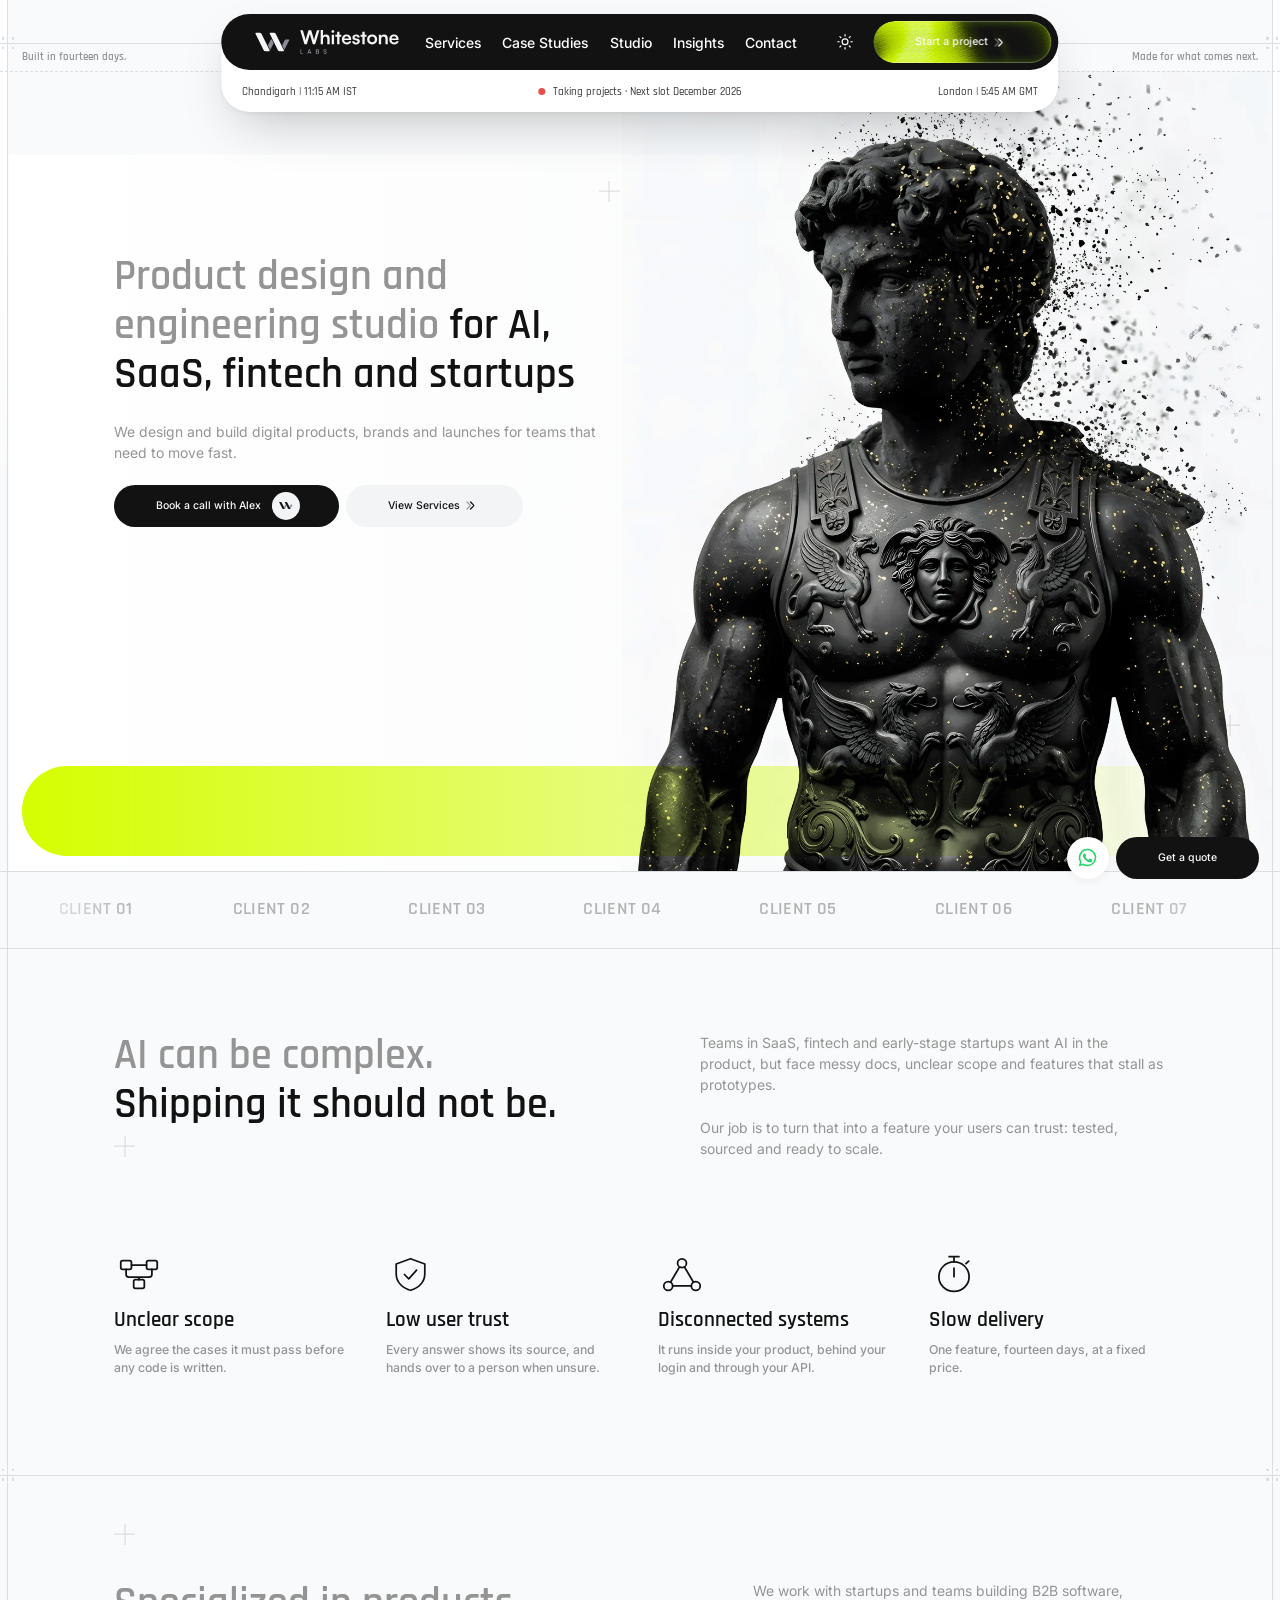
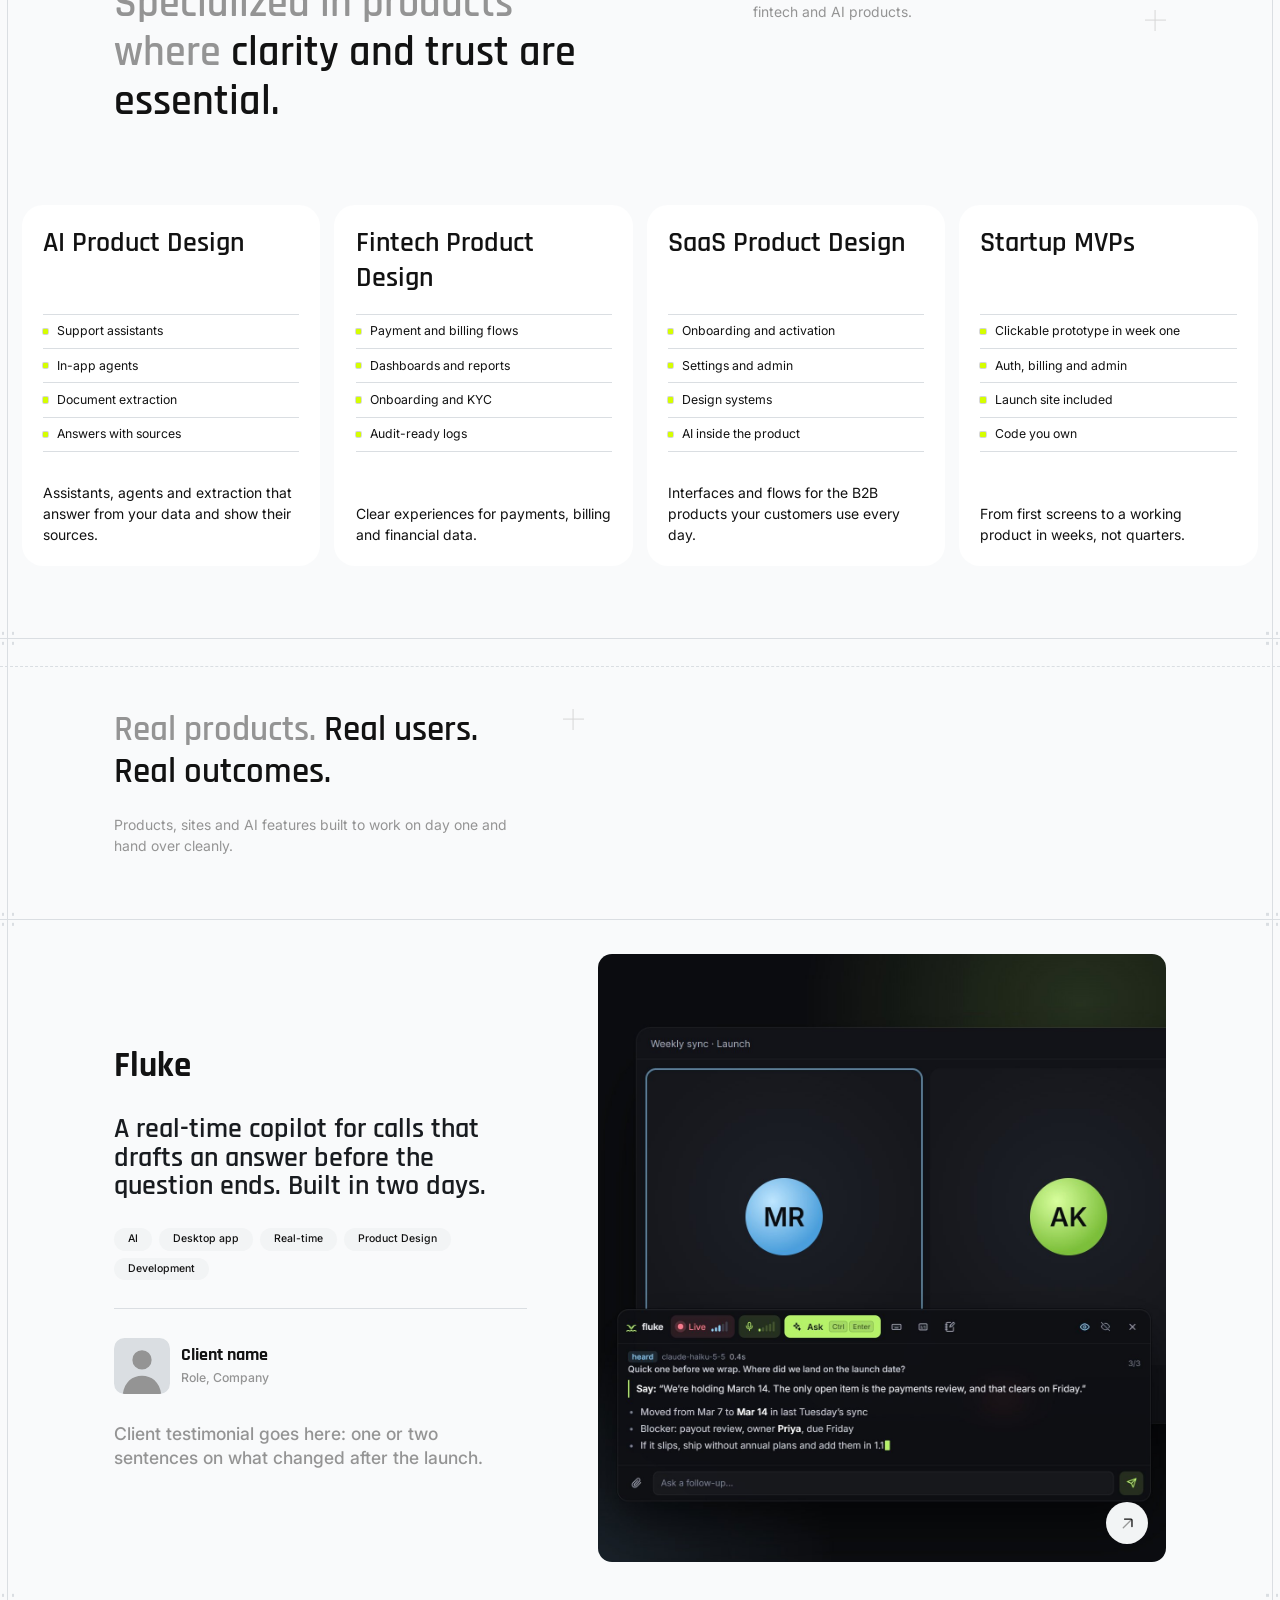
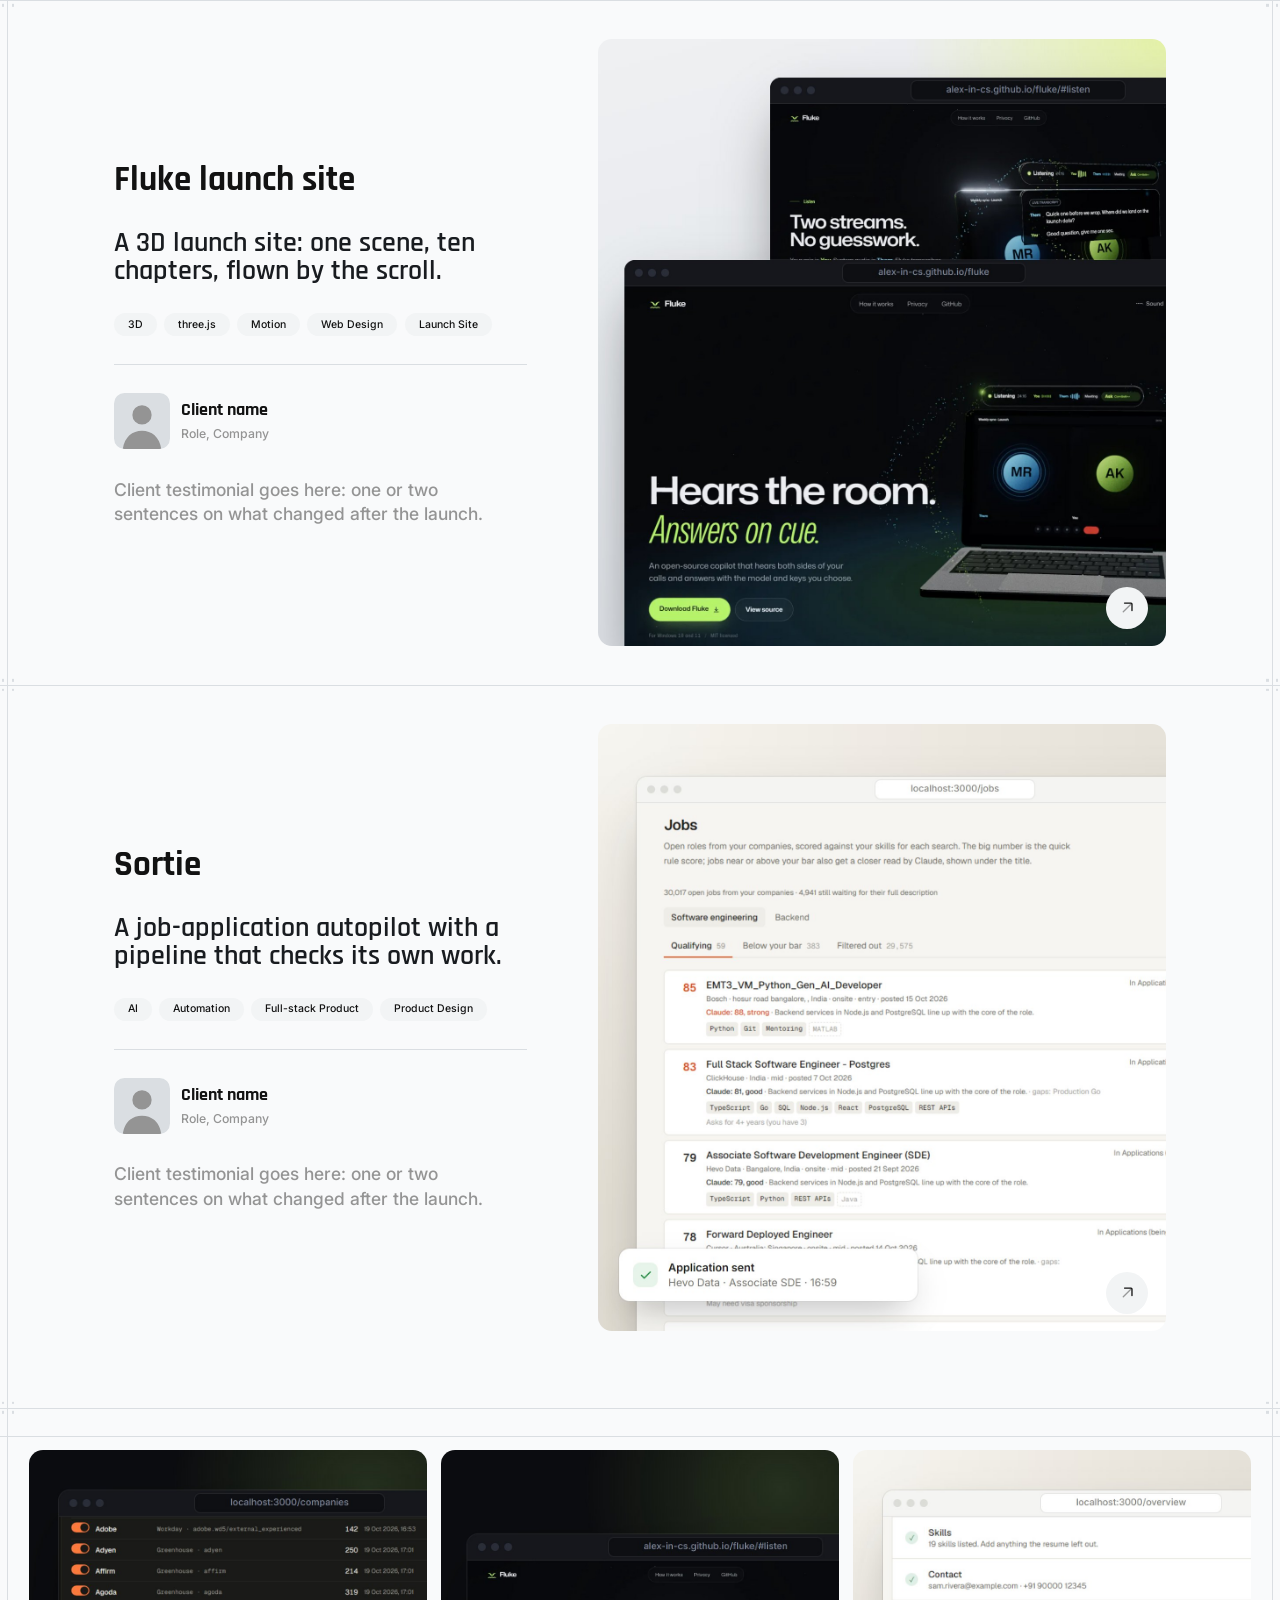
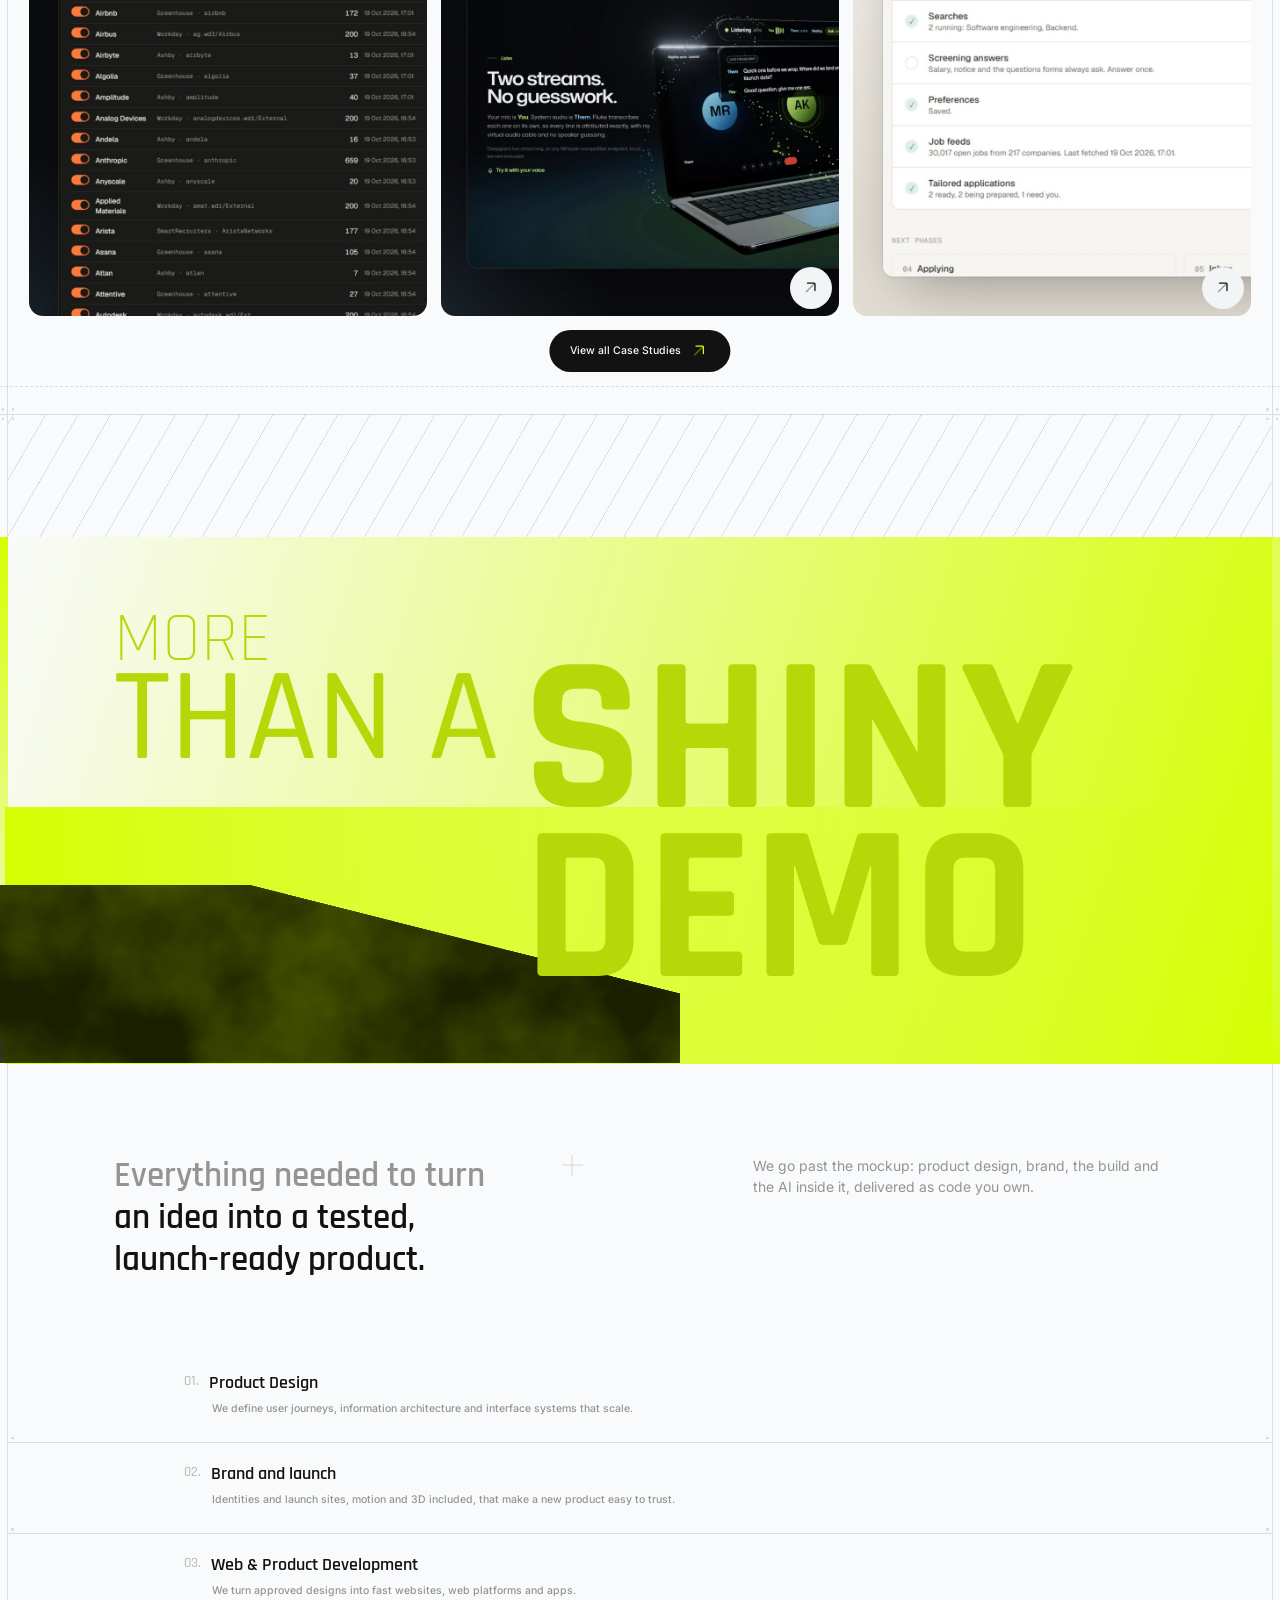
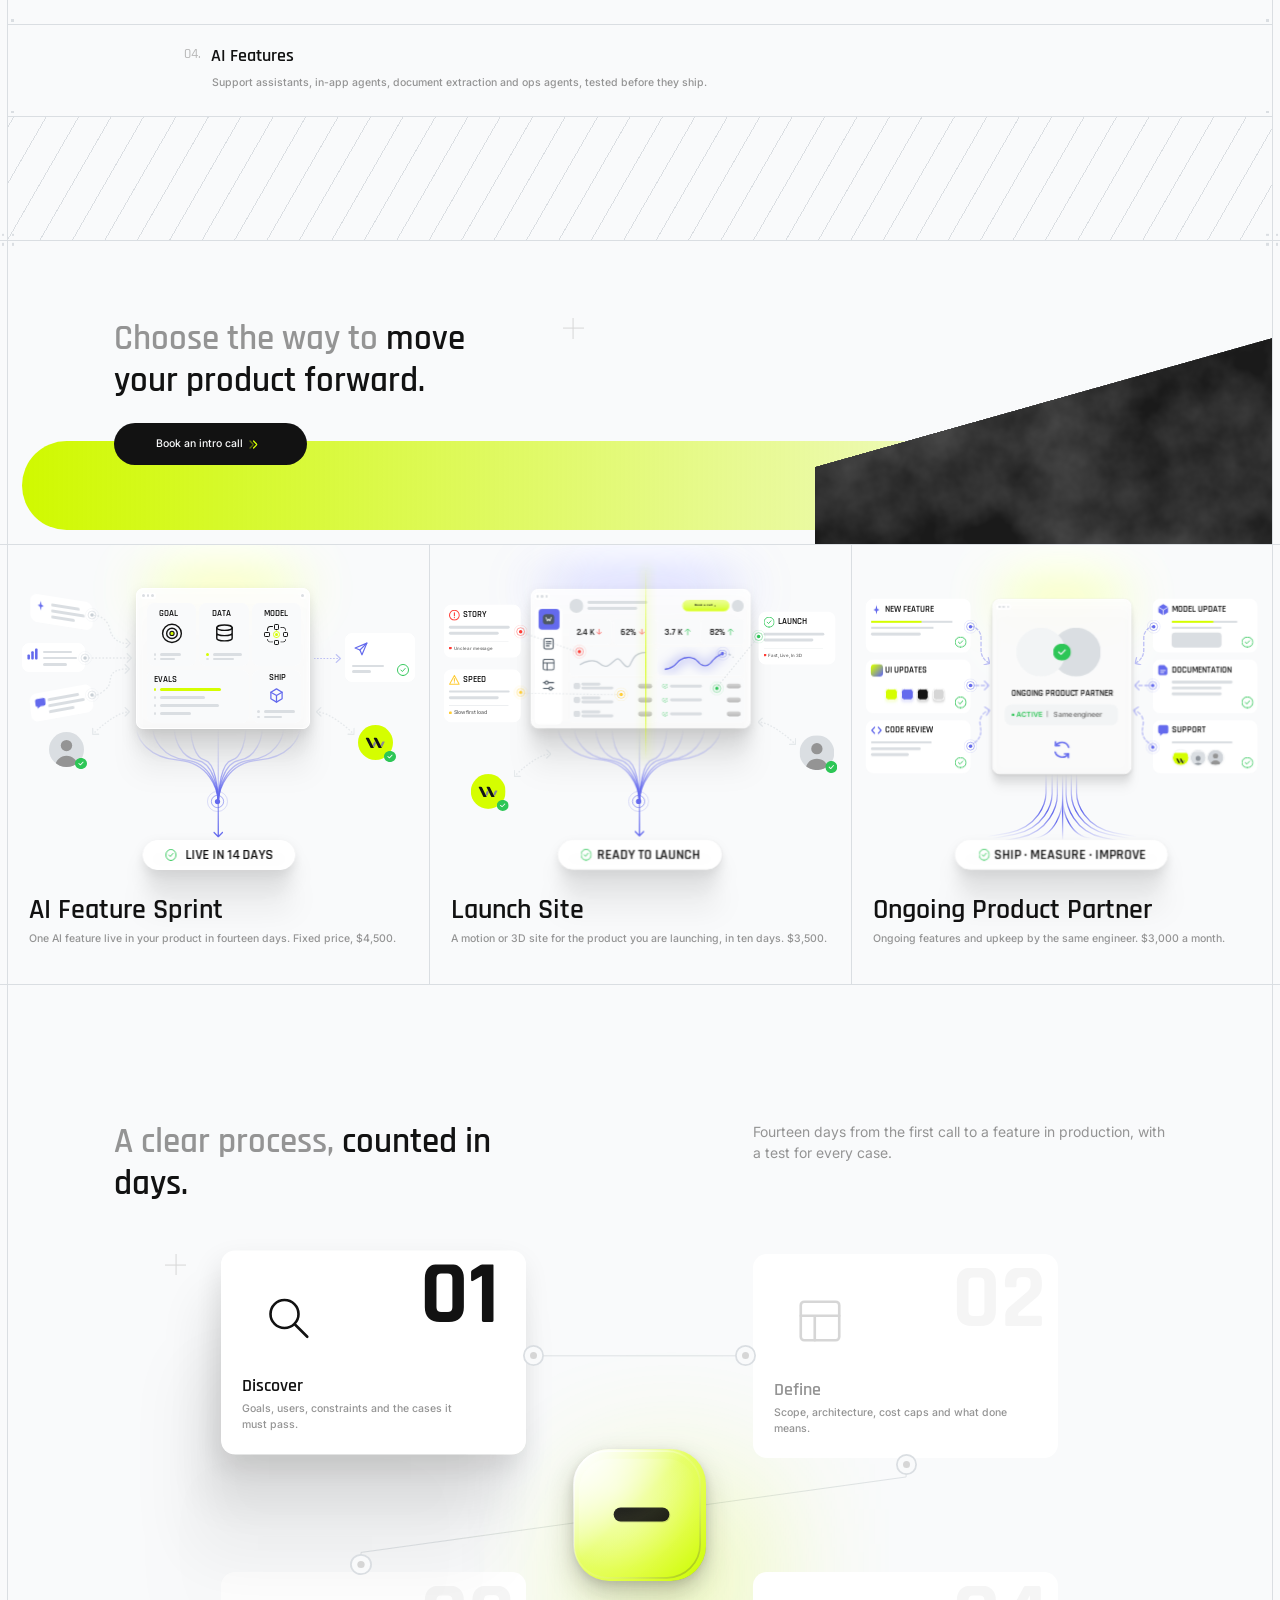
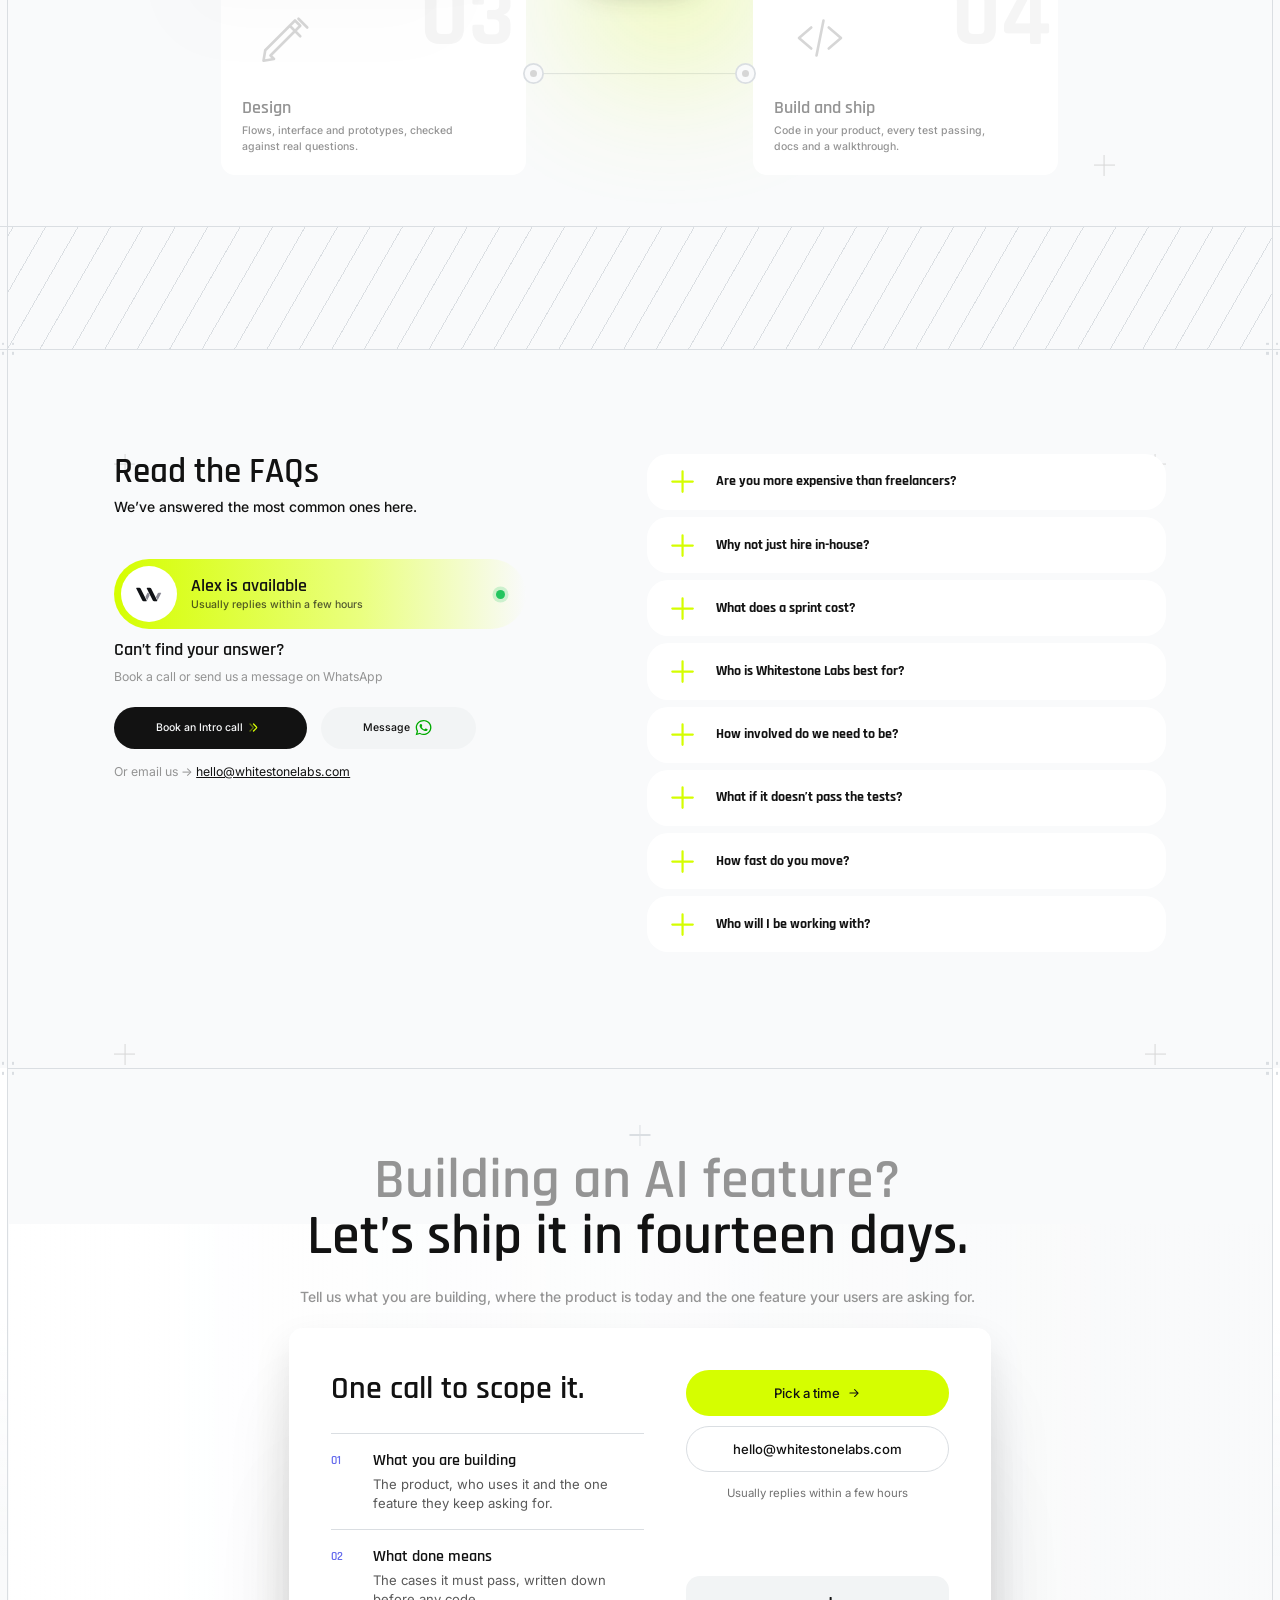
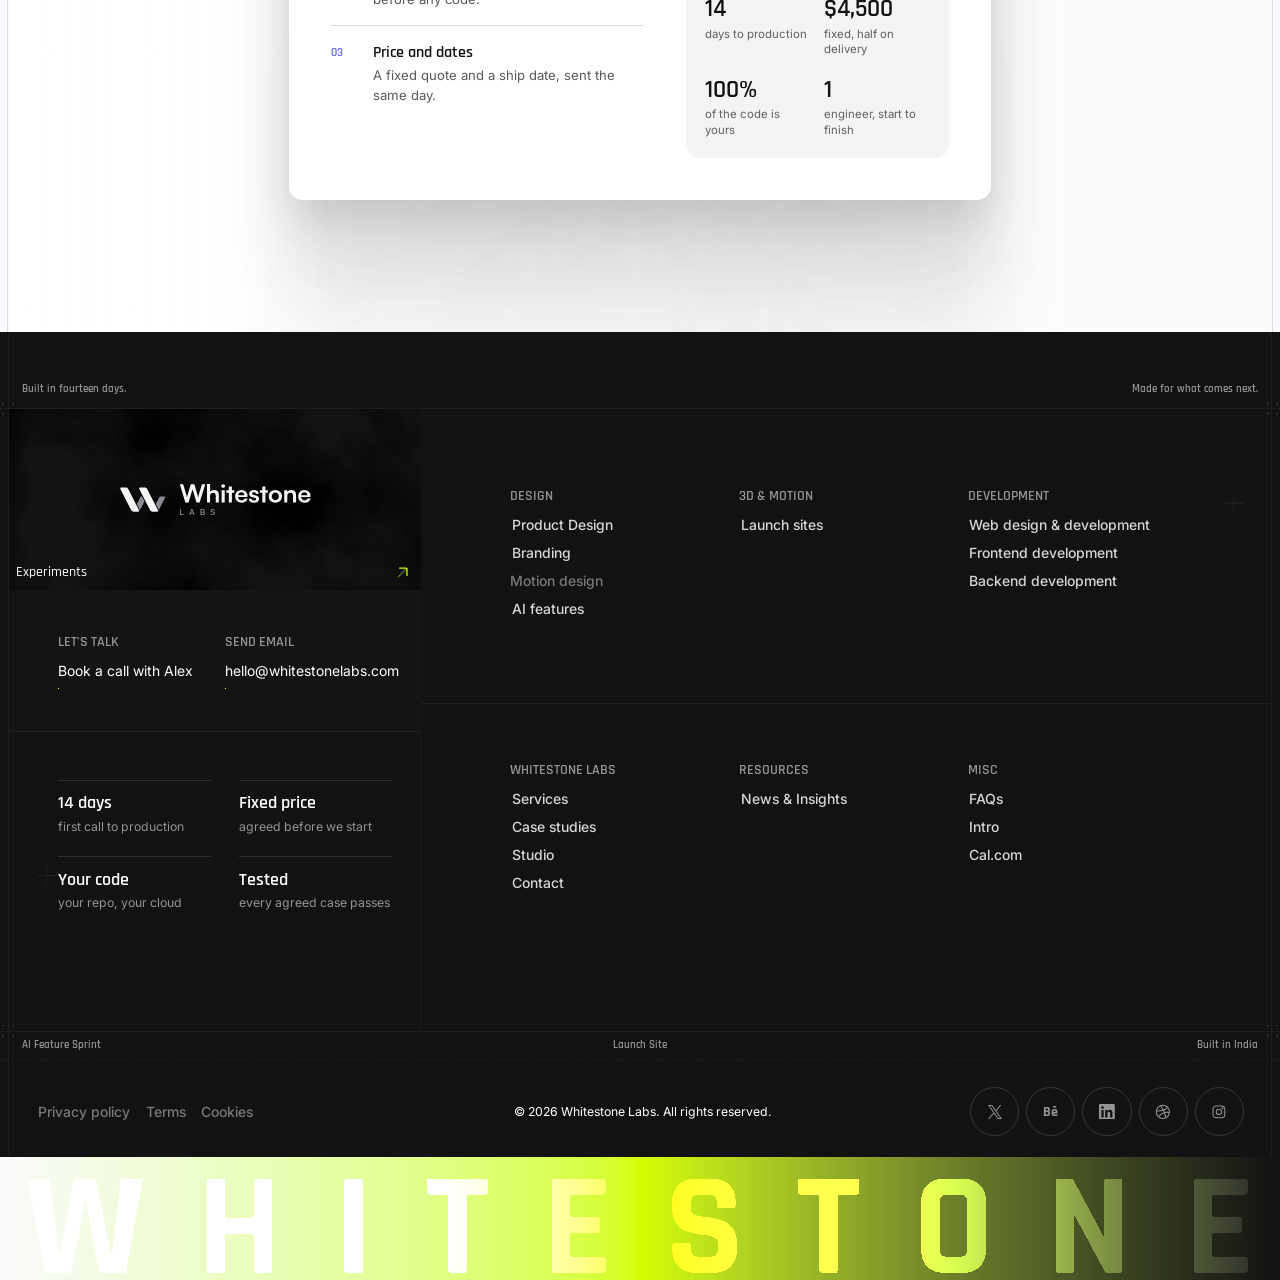
==== index.html @ 2f02f90d "Whitestone Labs studio site" ====
<!doctype html>
<html lang="en" class="jjo8ZG_variable U4jUma_variable antialiased">
<head>
  <meta charset="utf-8">
  <meta name="viewport" content="width=device-width, initial-scale=1">
  <title>Whitestone Labs — Product design and engineering studio</title>
  <meta name="description" content="Whitestone Labs designs, builds and launches digital products for AI, SaaS and fintech teams.">
  <link rel="icon" href="assets/favicon.svg" type="image/svg+xml">
  <link rel="preconnect" href="https://fonts.googleapis.com">
  <link rel="preconnect" href="https://fonts.gstatic.com" crossorigin>
  <link href="https://fonts.googleapis.com/css2?family=Inter:wght@400;500&family=Rajdhani:wght@300;500;600;700&display=swap" rel="stylesheet">
  <link rel="preload" href="assets/hero/bust.glb" as="fetch" crossorigin>
  <link rel="stylesheet" href="aller.css">
  <link rel="stylesheet" href="styles.css">
  <script>document.documentElement.dataset.theme = localStorage.getItem("theme") || "light";</script>
</head>
<body>
<div class="page">
  <header class="nav" id="nav">
    <div class="nav-pill">
      <a class="nav-logo" href="/" aria-label="Whitestone Labs home"><img src="assets/logo-horizontal-white.svg" alt="Whitestone Labs" width="166" height="32"></a>
      <nav aria-label="Main">
        <ul class="nav-links">
          <li><a href="#services">Services</a></li>
          <li><a href="#work">Case Studies</a></li>
          <li><a href="#studio">Studio</a></li>
          <li><a href="#insights">Insights</a></li>
          <li><a href="#contact">Contact</a></li>
        </ul>
      </nav>
      <button class="theme-btn" id="theme-btn" type="button" aria-label="Switch to dark mode">
        <svg class="sun" viewBox="0 0 24 24" fill="none" stroke="currentColor" stroke-width="1.6" stroke-linecap="round" aria-hidden="true"><circle cx="12" cy="12" r="4"/><path d="M12 2v2M12 20v2M4.9 4.9l1.4 1.4M17.7 17.7l1.4 1.4M2 12h2M20 12h2M4.9 19.1l1.4-1.4M17.7 6.3l1.4-1.4"/></svg>
        <svg class="moon" viewBox="0 0 24 24" fill="none" stroke="currentColor" stroke-width="1.6" stroke-linecap="round" stroke-linejoin="round" aria-hidden="true"><path d="M20 14.5A8 8 0 0 1 9.5 4a8 8 0 1 0 10.5 10.5Z"/></svg>
      </button>
      <a class="btn btn-lime" href="#contact" style="--btn-gap:0px;--btn-px:48px"><span class="glow" aria-hidden="true"></span><span>Start a project</span><svg aria-hidden="true" width="24" height="24" viewBox="0 0 24 24" fill="none"><g transform="translate(7.25 7.25)" stroke="currentColor" stroke-width="1.5" stroke-linecap="round" stroke-linejoin="round"><path d="M4.75 .75 8.04 4.04a1 1 0 0 1 0 1.42L4.75 8.75"/><path opacity=".4" d="M.75 .75 4.04 4.04a1 1 0 0 1 0 1.42L.75 8.75"/></g></svg></a>
    </div>
    <div class="nav-tray">
      <p><span data-clock="Asia/Kolkata">Chandigarh</span></p>
      <p class="status"><span class="dot" aria-hidden="true"></span>Taking projects · Next slot December 2026</p>
      <p><span data-clock="Europe/London">London</span></p>
    </div>
  </header>

  <main>
    <span class="frame-x" aria-hidden="true"></span>

    <section class="hero" aria-labelledby="hero-title">
      <div aria-hidden="true">
        <div class="fade-side l"></div>
        <div class="fade-side r"></div>
        <span class="rule" style="top:49px"></span>
        <span class="studs" style="top:49px;left:-7px"><i></i><i></i><i></i><i></i></span>
        <span class="studs" style="top:49px;right:-7px"><i></i><i></i><i></i><i></i></span>
        <span class="rule dashed" style="top:81px"></span>
        <div class="edge"><p>Built in fourteen days.</p><p>Made for what comes next.</p></div>
        <div class="fade-left"></div>
        <div class="orn" style="top:111px;left:-72px">
          <span class="q"><i></i><i></i><i></i><i></i></span><span class="hatch"></span><span class="q"><i></i><i></i><i></i><i></i></span>
          <span class="bars"><i style="height:44px"></i><i style="height:66px"></i><i style="height:61.3px"></i><i style="height:62.9px"></i></span>
          <span class="v">2026</span>
          <span class="duo"><i style="width:4px"></i><i style="width:8px"></i></span>
          <span class="v">WHITESTONE LABS</span>
          <span class="v sm">DESIGN /<br>BUILD</span>
          <span class="q"><i></i><i></i><i></i><i></i></span><span class="hatch"></span><span class="q"><i></i><i></i><i></i><i></i></span>
        </div>
        <div class="orn" style="top:265px;left:1504px">
          <span class="q"><i></i><i></i><i></i><i></i></span><span class="hatch"></span><span class="q"><i></i><i></i><i></i><i></i></span>
          <span class="v sm">PRODUCT<br>STUDIO</span>
          <span class="v">2026</span>
          <span class="bars"><i style="height:44px"></i><i style="height:66px"></i><i style="height:61.3px"></i><i style="height:62.9px"></i></span>
          <span class="q"><i></i><i></i><i></i><i></i></span><span class="hatch"></span><span class="q"><i></i><i></i><i></i><i></i></span>
        </div>
        <span class="cross" style="top:206px;left:673px"></span>
        <span class="cross" style="top:814px;left:1380px"></span>
      </div>

      <div class="hero-copy">
        <div class="stack">
          <div class="words">
            <h1 id="hero-title" class="h-two" data-reveal="lines">Product design and engineering studio <span class="k">for AI, SaaS, fintech and startups</span></h1>
            <p data-reveal="up">We design and build digital products, brands and launches for teams that need to move fast.</p>
          </div>
        </div>
        <div class="hero-actions" data-reveal="up" style="--reveal-delay:.35s">
          <a class="btn btn-dark" href="#contact" style="--btn-gap:16px;--btn-px:48px"><span>Book a call with Alex</span><span class="avatar" aria-hidden="true"><span><img src="assets/mark-black.svg" alt=""></span></span></a>
          <a class="btn btn-light" href="#services" style="--btn-gap:0px;--btn-px:48px"><span>View Services</span><svg aria-hidden="true" width="24" height="24" viewBox="0 0 24 24" fill="none"><g transform="translate(7.25 7.25)" stroke="currentColor" stroke-width="1.5" stroke-linecap="round" stroke-linejoin="round"><path d="M4.75 .75 8.04 4.04a1 1 0 0 1 0 1.42L4.75 8.75"/><path opacity=".4" d="M.75 .75 4.04 4.04a1 1 0 0 1 0 1.42L.75 8.75"/></g></svg></a>
        </div>
      </div>

      <div class="band-hero" aria-hidden="true"></div>
      <div class="hero-figure" id="hero-figure">
        <img class="hero-still" src="assets/hero/statue-still.webp" alt="" aria-hidden="true">
        <canvas id="statue" aria-hidden="true"></canvas>
      </div>
      <span class="rule" style="top:992px" aria-hidden="true"></span>

      <!-- client logos go here (placeholders until the real files arrive) -->
      <div class="clients">
        <div class="marquee">
          <ul>
            <li><span>CLIENT 01</span></li><li><span>CLIENT 02</span></li><li><span>CLIENT 03</span></li><li><span>CLIENT 04</span></li>
            <li><span>CLIENT 05</span></li><li><span>CLIENT 06</span></li><li><span>CLIENT 07</span></li><li><span>CLIENT 08</span></li>
            <li aria-hidden="true"><span>CLIENT 01</span></li><li aria-hidden="true"><span>CLIENT 02</span></li><li aria-hidden="true"><span>CLIENT 03</span></li><li aria-hidden="true"><span>CLIENT 04</span></li>
            <li aria-hidden="true"><span>CLIENT 05</span></li><li aria-hidden="true"><span>CLIENT 06</span></li><li aria-hidden="true"><span>CLIENT 07</span></li><li aria-hidden="true"><span>CLIENT 08</span></li>
          </ul>
        </div>
      </div>
    </section>
    <!-- SECTIONS -->
<section class="relative px-4 py-20 md:px-8 md:py-28 lg:h-[1080px] lg:p-0 ws-problems"><span aria-hidden="true" style="top:0" class="pointer-events-none absolute left-1/2 w-(--vw) -translate-x-1/2 border-t  border-border"></span><div class="max-lg:hidden"><span aria-hidden="true" class="pointer-events-none block size-6 absolute top-[214px] left-[121px]"><span class="absolute left-1/2 top-0 h-full w-px -translate-x-1/2 bg-dark-10"></span><span class="absolute top-1/2 left-0 h-px w-full -translate-y-1/2 bg-dark-10"></span></span><span aria-hidden="true" class="pointer-events-none block size-6 absolute top-[754px] left-[1295px]"><span class="absolute left-1/2 top-0 h-full w-px -translate-x-1/2 bg-dark-10"></span><span class="absolute top-1/2 left-0 h-px w-full -translate-y-1/2 bg-dark-10"></span></span></div><div class="flex flex-col gap-14 lg:absolute lg:top-[363px] ws-problems-body lg:left-[121px] lg:w-[1198px] lg:gap-[104px]"><div class="flex flex-col gap-6 lg:flex-row lg:items-start lg:gap-[137px]"><h2 class="font-display font-semibold text-dark-950 text-[34px] leading-[40px] md:text-5xl md:leading-14 lg:w-[530.5px]" data-reveal="lines"><span data-w="" class="text-dark-30">AI</span> <span data-w="" class="text-dark-30">can</span> <span data-w="" class="text-dark-30">be</span> <span data-w="" class="text-dark-30">complex.</span> <span data-w="">Shipping</span> <span data-w="">it</span> <span data-w="">should</span> <span data-w="">not</span> <span data-w="">be.</span> </h2><div data-reveal="up" class="flex flex-col gap-6 text-base leading-6 text-dark-30 lg:w-[530.5px]"><p>Teams in SaaS, fintech and early-stage startups want AI in the product, but face messy docs, unclear scope and features that stall as prototypes.</p><p>Our job is to turn that into a feature your users can trust: tested, sourced and ready to scale.</p></div></div><ul class="grid gap-10 sm:grid-cols-2 lg:grid-cols-4"><li data-reveal="slide" class="flex flex-col gap-2"><span class="flex size-14 items-center justify-center"><img alt="" loading="lazy" width="45" height="35.67" decoding="async" data-nimg="1" style="color:transparent" src="assets/s/icon-flow.svg"/></span><h3 class="font-display text-2xl leading-8 font-semibold text-dark-950">Unclear scope</h3><p class="text-sm leading-5 font-medium text-dark-30">We agree the cases it must pass before any code is written.</p></li><li data-reveal="slide" class="flex flex-col gap-2"><span class="flex size-14 items-center justify-center"><img alt="" loading="lazy" width="45" height="40.33" decoding="async" data-nimg="1" style="color:transparent" src="assets/s/icon-trust.svg"/></span><h3 class="font-display text-2xl leading-8 font-semibold text-dark-950">Low user trust</h3><p class="text-sm leading-5 font-medium text-dark-30">Every answer shows its source, and hands over to a person when unsure.</p></li><li data-reveal="slide" class="flex flex-col gap-2"><span class="flex size-14 items-center justify-center"><img alt="" loading="lazy" width="45" height="40.8" decoding="async" data-nimg="1" style="color:transparent" src="assets/s/icon-group.svg"/></span><h3 class="font-display text-2xl leading-8 font-semibold text-dark-950">Disconnected systems</h3><p class="text-sm leading-5 font-medium text-dark-30">It runs inside your product, behind your login and through your API.</p></li><li data-reveal="slide" class="flex flex-col gap-2"><span class="flex size-14 items-center justify-center"><img alt="" loading="lazy" width="45" height="45" decoding="async" data-nimg="1" style="color:transparent" src="assets/s/icon-speed.svg"/></span><h3 class="font-display text-2xl leading-8 font-semibold text-dark-950">Slow delivery</h3><p class="text-sm leading-5 font-medium text-dark-30">One feature, fourteen days, at a fixed price.</p></li></ul></div></section>
<section class="relative px-4 pt-20 pb-4 md:px-8 md:pt-28 lg:h-[1429px] lg:p-0 ws-industries"><span aria-hidden="true" style="top:0" class="pointer-events-none absolute left-1/2 w-(--vw) -translate-x-1/2 border-t  border-border"></span><span aria-hidden="true" style="top:0" class="pointer-events-none absolute z-30 grid size-3.5 grid-cols-[3px_3px] content-between justify-between -left-[7px] -translate-y-1/2"><span class="size-[3px] bg-border"></span><span class="size-[3px] bg-border"></span><span class="size-[3px] bg-border"></span><span class="size-[3px] bg-border"></span></span><span aria-hidden="true" style="top:0" class="pointer-events-none absolute z-30 grid size-3.5 grid-cols-[3px_3px] content-between justify-between -right-[7px] -translate-y-1/2"><span class="size-[3px] bg-border"></span><span class="size-[3px] bg-border"></span><span class="size-[3px] bg-border"></span><span class="size-[3px] bg-border"></span></span><div class="max-lg:hidden"><span aria-hidden="true" class="pointer-events-none block size-6 absolute top-[56px] left-[121px]"><span class="absolute left-1/2 top-0 h-full w-px -translate-x-1/2 bg-dark-10"></span><span class="absolute top-1/2 left-0 h-px w-full -translate-y-1/2 bg-dark-10"></span></span></div><div class="flex flex-col gap-12 lg:absolute lg:top-[120px] lg:left-4 lg:w-[1408px] lg:items-center lg:gap-[88px]"><div class="flex w-full flex-col gap-6 lg:h-[168px] lg:flex-row lg:items-start lg:justify-center lg:gap-[153px]"><h2 class="font-display font-semibold text-dark-950 text-[34px] leading-[40px] md:text-5xl md:leading-14 lg:w-[575px]" data-reveal="lines"><span data-w="" class="text-dark-30">Specialized</span> <span data-w="" class="text-dark-30">in</span> <span data-w="" class="text-dark-30">products</span> <span data-w="" class="text-dark-30">where</span> <span data-w="">clarity</span> <span data-w="">and</span> <span data-w="">trust</span> <span data-w="">are</span> <span data-w="">essential.</span> </h2><p data-reveal="up" class="text-base leading-6 text-dark-30 lg:w-[470px]">We work with startups and teams building B2B software, fintech and AI products.</p></div><ul class="-mx-4 flex no-scrollbar snap-x snap-mandatory gap-4 overflow-x-auto px-4 pb-6 md:-mx-8 md:px-8 lg:mx-0 lg:w-full lg:overflow-visible lg:px-0 lg:pb-0"><li data-reveal="slide" data-sound-hover="true" tabindex="0" class="group relative flex h-[400px] w-[280px] shrink-0 snap-start flex-col gap-2 overflow-hidden rounded-3xl bg-white p-6 md:h-[440px] md:w-[320px] lg:h-[483px] lg:w-[340px] transition-[filter] duration-500 hover:drop-shadow-[0_13px_14.5px_rgba(0,0,0,0.1)] focus-visible:drop-shadow-[0_13px_14.5px_rgba(0,0,0,0.1)] focus-visible:outline-2 focus-visible:outline-violet max-lg:cursor-pointer max-lg:focus:drop-shadow-[0_13px_14.5px_rgba(0,0,0,0.1)] max-lg:focus:outline-none"><div class="flex flex-1 flex-col justify-between"><h3 class="font-display text-[28px] leading-9 font-semibold text-dark-950 md:text-[32px] md:leading-10">AI Product Design</h3><ul class="ws-card-list"><li>Support assistants</li><li>In-app agents</li><li>Document extraction</li><li>Answers with sources</li></ul><p class="text-base leading-6 text-dark-950">Assistants, agents and extraction that answer from your data and show their sources.</p></div></li><li data-reveal="slide" data-sound-hover="true" tabindex="0" class="group relative flex h-[400px] w-[280px] shrink-0 snap-start flex-col gap-2 overflow-hidden rounded-3xl bg-white p-6 md:h-[440px] md:w-[320px] lg:h-[483px] lg:w-[340px] transition-[filter] duration-500 hover:drop-shadow-[0_13px_14.5px_rgba(0,0,0,0.1)] focus-visible:drop-shadow-[0_13px_14.5px_rgba(0,0,0,0.1)] focus-visible:outline-2 focus-visible:outline-violet max-lg:cursor-pointer max-lg:focus:drop-shadow-[0_13px_14.5px_rgba(0,0,0,0.1)] max-lg:focus:outline-none"><div class="flex flex-1 flex-col justify-between"><h3 class="font-display text-[28px] leading-9 font-semibold text-dark-950 md:text-[32px] md:leading-10">Fintech Product Design</h3><ul class="ws-card-list"><li>Payment and billing flows</li><li>Dashboards and reports</li><li>Onboarding and KYC</li><li>Audit-ready logs</li></ul><p class="text-base leading-6 text-dark-950">Clear experiences for payments, billing and financial data.</p></div></li><li data-reveal="slide" data-sound-hover="true" tabindex="0" class="group relative flex h-[400px] w-[280px] shrink-0 snap-start flex-col gap-2 overflow-hidden rounded-3xl bg-white p-6 md:h-[440px] md:w-[320px] lg:h-[483px] lg:w-[340px] transition-[filter] duration-500 hover:drop-shadow-[0_13px_14.5px_rgba(0,0,0,0.1)] focus-visible:drop-shadow-[0_13px_14.5px_rgba(0,0,0,0.1)] focus-visible:outline-2 focus-visible:outline-violet max-lg:cursor-pointer max-lg:focus:drop-shadow-[0_13px_14.5px_rgba(0,0,0,0.1)] max-lg:focus:outline-none"><div class="flex flex-1 flex-col justify-between"><h3 class="font-display text-[28px] leading-9 font-semibold text-dark-950 md:text-[32px] md:leading-10">SaaS Product Design</h3><ul class="ws-card-list"><li>Onboarding and activation</li><li>Settings and admin</li><li>Design systems</li><li>AI inside the product</li></ul><p class="text-base leading-6 text-dark-950">Interfaces and flows for the B2B products your customers use every day.</p></div></li><li data-reveal="slide" data-sound-hover="true" tabindex="0" class="group relative flex h-[400px] w-[280px] shrink-0 snap-start flex-col gap-2 overflow-hidden rounded-3xl bg-white p-6 md:h-[440px] md:w-[320px] lg:h-[483px] lg:w-[340px] transition-[filter] duration-500 hover:drop-shadow-[0_13px_14.5px_rgba(0,0,0,0.1)] focus-visible:drop-shadow-[0_13px_14.5px_rgba(0,0,0,0.1)] focus-visible:outline-2 focus-visible:outline-violet max-lg:cursor-pointer max-lg:focus:drop-shadow-[0_13px_14.5px_rgba(0,0,0,0.1)] max-lg:focus:outline-none"><div class="flex flex-1 flex-col justify-between"><h3 class="font-display text-[28px] leading-9 font-semibold text-dark-950 md:text-[32px] md:leading-10">Startup MVPs</h3><ul class="ws-card-list"><li>Clickable prototype in week one</li><li>Auth, billing and admin</li><li>Launch site included</li><li>Code you own</li></ul><p class="text-base leading-6 text-dark-950">From first screens to a working product in weeks, not quarters.</p></div></li></ul></div></section>
<section id="work" class="relative px-4 pt-20 pb-16 md:px-8 md:pt-28 lg:h-[3390px] lg:p-0"><span aria-hidden="true" style="top:0" class="pointer-events-none absolute left-1/2 w-(--vw) -translate-x-1/2 border-t  border-border"></span><span aria-hidden="true" style="top:0" class="pointer-events-none absolute z-30 grid size-3.5 grid-cols-[3px_3px] content-between justify-between -left-[7px] -translate-y-1/2"><span class="size-[3px] bg-border"></span><span class="size-[3px] bg-border"></span><span class="size-[3px] bg-border"></span><span class="size-[3px] bg-border"></span></span><span aria-hidden="true" style="top:0" class="pointer-events-none absolute z-30 grid size-3.5 grid-cols-[3px_3px] content-between justify-between -right-[7px] -translate-y-1/2"><span class="size-[3px] bg-border"></span><span class="size-[3px] bg-border"></span><span class="size-[3px] bg-border"></span><span class="size-[3px] bg-border"></span></span><div class="max-lg:hidden"><span aria-hidden="true" style="top:32px" class="pointer-events-none absolute left-1/2 w-(--vw) -translate-x-1/2 border-t border-dashed border-border"></span><span aria-hidden="true" class="pointer-events-none block size-6 absolute top-20 left-[632px]"><span class="absolute left-1/2 top-0 h-full w-px -translate-x-1/2 bg-dark-10"></span><span class="absolute top-1/2 left-0 h-px w-full -translate-y-1/2 bg-dark-10"></span></span><span aria-hidden="true" style="top:320px" class="pointer-events-none absolute left-1/2 w-(--vw) -translate-x-1/2 border-t  border-border"></span><span aria-hidden="true" style="top:320px" class="pointer-events-none absolute z-30 grid size-3.5 grid-cols-[3px_3px] content-between justify-between -left-[7px] -translate-y-1/2"><span class="size-[3px] bg-border"></span><span class="size-[3px] bg-border"></span><span class="size-[3px] bg-border"></span><span class="size-[3px] bg-border"></span></span><span aria-hidden="true" style="top:320px" class="pointer-events-none absolute z-30 grid size-3.5 grid-cols-[3px_3px] content-between justify-between -right-[7px] -translate-y-1/2"><span class="size-[3px] bg-border"></span><span class="size-[3px] bg-border"></span><span class="size-[3px] bg-border"></span><span class="size-[3px] bg-border"></span></span><span aria-hidden="true" style="top:1096px" class="pointer-events-none absolute left-1/2 w-(--vw) -translate-x-1/2 border-t  border-border"></span><span aria-hidden="true" style="top:1096px" class="pointer-events-none absolute z-30 grid size-3.5 grid-cols-[3px_3px] content-between justify-between -left-[7px] -translate-y-1/2"><span class="size-[3px] bg-border"></span><span class="size-[3px] bg-border"></span><span class="size-[3px] bg-border"></span><span class="size-[3px] bg-border"></span></span><span aria-hidden="true" style="top:1096px" class="pointer-events-none absolute z-30 grid size-3.5 grid-cols-[3px_3px] content-between justify-between -right-[7px] -translate-y-1/2"><span class="size-[3px] bg-border"></span><span class="size-[3px] bg-border"></span><span class="size-[3px] bg-border"></span><span class="size-[3px] bg-border"></span></span><span aria-hidden="true" style="top:1876px" class="pointer-events-none absolute left-1/2 w-(--vw) -translate-x-1/2 border-t  border-border"></span><span aria-hidden="true" style="top:1876px" class="pointer-events-none absolute z-30 grid size-3.5 grid-cols-[3px_3px] content-between justify-between -left-[7px] -translate-y-1/2"><span class="size-[3px] bg-border"></span><span class="size-[3px] bg-border"></span><span class="size-[3px] bg-border"></span><span class="size-[3px] bg-border"></span></span><span aria-hidden="true" style="top:1876px" class="pointer-events-none absolute z-30 grid size-3.5 grid-cols-[3px_3px] content-between justify-between -right-[7px] -translate-y-1/2"><span class="size-[3px] bg-border"></span><span class="size-[3px] bg-border"></span><span class="size-[3px] bg-border"></span><span class="size-[3px] bg-border"></span></span><span aria-hidden="true" style="top:2699px" class="pointer-events-none absolute left-1/2 w-(--vw) -translate-x-1/2 border-t  border-border"></span><span aria-hidden="true" style="top:2699px" class="pointer-events-none absolute z-30 grid size-3.5 grid-cols-[3px_3px] content-between justify-between -left-[7px] -translate-y-1/2"><span class="size-[3px] bg-border"></span><span class="size-[3px] bg-border"></span><span class="size-[3px] bg-border"></span><span class="size-[3px] bg-border"></span></span><span aria-hidden="true" style="top:2699px" class="pointer-events-none absolute z-30 grid size-3.5 grid-cols-[3px_3px] content-between justify-between -right-[7px] -translate-y-1/2"><span class="size-[3px] bg-border"></span><span class="size-[3px] bg-border"></span><span class="size-[3px] bg-border"></span><span class="size-[3px] bg-border"></span></span><span aria-hidden="true" style="top:2731px" class="pointer-events-none absolute left-1/2 w-(--vw) -translate-x-1/2 border-t  border-border"></span><span aria-hidden="true" style="top:3358px" class="pointer-events-none absolute left-1/2 w-(--vw) -translate-x-1/2 border-t border-dashed border-border"></span></div><div class="flex flex-col gap-2 lg:absolute lg:top-20 lg:left-[121px] lg:w-[471px]"><div class="flex flex-col gap-6"><h2 class="font-display font-semibold text-dark-950 text-[32px] leading-[38px] md:text-[40px] md:leading-12 " data-reveal="lines"><span data-w="" class="text-dark-30">Real</span> <span data-w="" class="text-dark-30">products.</span> <span data-w="">Real</span> <span data-w="">users.</span> <span data-w="">Real</span> <span data-w="">outcomes.</span> </h2><p data-reveal="up" class="text-base leading-6 text-dark-30 lg:w-[470px]">Products, sites and AI features built to work on day one and hand over cleanly.</p></div></div><div class="-mx-4 mt-14 border-t border-border px-4 pt-14 md:-mx-8 md:px-8 lg:absolute lg:left-[121px] lg:mx-0 lg:mt-0 lg:border-0 lg:p-0 lg:[top:var(--top)]" style="--top:360px"><article data-reveal="slide" class="group/case flex flex-col gap-10 lg:flex-row lg:items-center lg:gap-[81px]"><div class="flex w-full flex-col gap-8 lg:w-[470px] lg:shrink-0"><div class="flex flex-wrap items-center gap-4 md:gap-8"><span class="font-display text-[40px] leading-12 font-bold text-dark-950">Fluke</span></div><div class="flex flex-col gap-8 lg:flex-col-reverse"><ul class="flex flex-wrap gap-2"><li class="rounded-2xl bg-surface px-4 py-1 text-xs leading-[18px] font-medium text-dark-950">AI</li><li class="rounded-2xl bg-surface px-4 py-1 text-xs leading-[18px] font-medium text-dark-950">Desktop app</li><li class="rounded-2xl bg-surface px-4 py-1 text-xs leading-[18px] font-medium text-dark-950">Real-time</li><li class="rounded-2xl bg-surface px-4 py-1 text-xs leading-[18px] font-medium text-dark-950">Product Design</li><li class="rounded-2xl bg-surface px-4 py-1 text-xs leading-[18px] font-medium text-dark-950">Development</li></ul><h3 class="font-display text-[28px] leading-8 font-semibold text-text-title lg:text-[32px]">A real-time copilot for calls that drafts an answer before the question ends. Built in two days.</h3></div><hr class="border-border"/><div class="flex w-full flex-col gap-8 lg:w-[469px]"><div class="flex items-center gap-3"><img alt="" loading="lazy" width="64" height="64" decoding="async" data-nimg="1" class="size-12 shrink-0 rounded-xl object-cover lg:size-16" style="color:transparent" src="assets/s/ph-avatar.svg"/><div class="flex flex-col gap-1"><p class="font-display text-xl leading-6 font-bold text-dark-950">Client name</p><p class="text-sm leading-5 font-medium text-dark-30">Role, Company</p></div></div><blockquote class="text-sm leading-5 font-medium text-dark-30 lg:text-xl lg:leading-7">Client testimonial goes here: one or two sentences on what changed after the launch.</blockquote></div></div><a class="group relative aspect-[390/531] w-full shrink-0 overflow-hidden rounded-2xl md:aspect-[647/531] lg:aspect-auto lg:h-[692px] lg:w-[647px]" aria-label="View case study" href="#work"><img alt="" loading="lazy" width="647" height="692" decoding="async" data-nimg="1" class="size-full object-cover transition-transform duration-700 ease-(--ease-out-expo) group-hover/case:scale-[1.09]" style="color:transparent" src="assets/s/cover-fluke.jpg"/><span aria-hidden="true" class="absolute right-2 bottom-2 flex size-12 items-center justify-center rounded-full bg-surface text-dark-950 lg:right-5 lg:bottom-5"><svg aria-hidden="true" class="" width="24" height="24" viewBox="0 0 24 24" fill="none"><g transform="rotate(135 12 12) translate(4.5 5.25)" stroke="currentColor" stroke-width="1.5" stroke-linecap="round" stroke-linejoin="round"><path d="M6.33579 12.75L1.04289 7.45711C0.652369 7.06658 0.652369 6.43342 1.04289 6.04289L6.33579 0.75"></path><path opacity="0.4" d="M14.3349 6.74936L1.33493 6.74936"></path></g></svg></span></a></article></div><div class="-mx-4 mt-14 border-t border-border px-4 pt-14 md:-mx-8 md:px-8 lg:absolute lg:left-[121px] lg:mx-0 lg:mt-0 lg:border-0 lg:p-0 lg:[top:var(--top)]" style="--top:1140px"><article data-reveal="slide" class="group/case flex flex-col gap-10 lg:flex-row lg:items-center lg:gap-[81px]"><div class="flex w-full flex-col gap-8 lg:w-[470px] lg:shrink-0"><div class="flex flex-wrap items-center gap-4 md:gap-8"><span class="font-display text-[40px] leading-12 font-bold text-dark-950">Fluke launch site</span></div><div class="flex flex-col gap-8 lg:flex-col-reverse"><ul class="flex flex-wrap gap-2"><li class="rounded-2xl bg-surface px-4 py-1 text-xs leading-[18px] font-medium text-dark-950">3D</li><li class="rounded-2xl bg-surface px-4 py-1 text-xs leading-[18px] font-medium text-dark-950">three.js</li><li class="rounded-2xl bg-surface px-4 py-1 text-xs leading-[18px] font-medium text-dark-950">Motion</li><li class="rounded-2xl bg-surface px-4 py-1 text-xs leading-[18px] font-medium text-dark-950">Web Design</li><li class="rounded-2xl bg-surface px-4 py-1 text-xs leading-[18px] font-medium text-dark-950">Launch Site</li></ul><h3 class="font-display text-[28px] leading-8 font-semibold text-text-title lg:text-[32px]">A 3D launch site: one scene, ten chapters, flown by the scroll.</h3></div><hr class="border-border"/><div class="flex w-full flex-col gap-8 lg:w-[469px]"><div class="flex items-center gap-3"><img alt="" loading="lazy" width="64" height="64" decoding="async" data-nimg="1" class="size-12 shrink-0 rounded-xl object-cover lg:size-16" style="color:transparent" src="assets/s/ph-avatar.svg"/><div class="flex flex-col gap-1"><p class="font-display text-xl leading-6 font-bold text-dark-950">Client name</p><p class="text-sm leading-5 font-medium text-dark-30">Role, Company</p></div></div><blockquote class="text-sm leading-5 font-medium text-dark-30 lg:text-xl lg:leading-7">Client testimonial goes here: one or two sentences on what changed after the launch.</blockquote></div></div><a class="group relative aspect-[390/531] w-full shrink-0 overflow-hidden rounded-2xl md:aspect-[647/531] lg:aspect-auto lg:h-[692px] lg:w-[647px]" aria-label="View case study" href="#work"><img alt="" loading="lazy" width="647" height="692" decoding="async" data-nimg="1" class="size-full object-cover transition-transform duration-700 ease-(--ease-out-expo) group-hover/case:scale-[1.09]" style="color:transparent" src="assets/s/cover-fluke-site.jpg"/><span aria-hidden="true" class="absolute right-2 bottom-2 flex size-12 items-center justify-center rounded-full bg-surface text-dark-950 lg:right-5 lg:bottom-5"><svg aria-hidden="true" class="" width="24" height="24" viewBox="0 0 24 24" fill="none"><g transform="rotate(135 12 12) translate(4.5 5.25)" stroke="currentColor" stroke-width="1.5" stroke-linecap="round" stroke-linejoin="round"><path d="M6.33579 12.75L1.04289 7.45711C0.652369 7.06658 0.652369 6.43342 1.04289 6.04289L6.33579 0.75"></path><path opacity="0.4" d="M14.3349 6.74936L1.33493 6.74936"></path></g></svg></span></a></article></div><div class="-mx-4 mt-14 border-t border-border px-4 pt-14 md:-mx-8 md:px-8 lg:absolute lg:left-[121px] lg:mx-0 lg:mt-0 lg:border-0 lg:p-0 lg:[top:var(--top)]" style="--top:1920px"><article data-reveal="slide" class="group/case flex flex-col gap-10 lg:flex-row lg:items-center lg:gap-[81px]"><div class="flex w-full flex-col gap-8 lg:w-[470px] lg:shrink-0"><div class="flex flex-wrap items-center gap-4 md:gap-8"><span class="font-display text-[40px] leading-12 font-bold text-dark-950">Sortie</span></div><div class="flex flex-col gap-8 lg:flex-col-reverse"><ul class="flex flex-wrap gap-2"><li class="rounded-2xl bg-surface px-4 py-1 text-xs leading-[18px] font-medium text-dark-950">AI</li><li class="rounded-2xl bg-surface px-4 py-1 text-xs leading-[18px] font-medium text-dark-950">Automation</li><li class="rounded-2xl bg-surface px-4 py-1 text-xs leading-[18px] font-medium text-dark-950">Full-stack Product</li><li class="rounded-2xl bg-surface px-4 py-1 text-xs leading-[18px] font-medium text-dark-950">Product Design</li></ul><h3 class="font-display text-[28px] leading-8 font-semibold text-text-title lg:text-[32px]">A job-application autopilot with a pipeline that checks its own work.</h3></div><hr class="border-border"/><div class="flex w-full flex-col gap-8 lg:w-[469px]"><div class="flex items-center gap-3"><img alt="" loading="lazy" width="64" height="64" decoding="async" data-nimg="1" class="size-12 shrink-0 rounded-xl object-cover lg:size-16" style="color:transparent" src="assets/s/ph-avatar.svg"/><div class="flex flex-col gap-1"><p class="font-display text-xl leading-6 font-bold text-dark-950">Client name</p><p class="text-sm leading-5 font-medium text-dark-30">Role, Company</p></div></div><blockquote class="text-sm leading-5 font-medium text-dark-30 lg:text-xl lg:leading-7">Client testimonial goes here: one or two sentences on what changed after the launch.</blockquote></div></div><a class="group relative aspect-[390/531] w-full shrink-0 overflow-hidden rounded-2xl md:aspect-[647/531] lg:aspect-auto lg:h-[692px] lg:w-[647px]" aria-label="View case study" href="#work"><img alt="" loading="lazy" width="647" height="692" decoding="async" data-nimg="1" class="size-full object-cover transition-transform duration-700 ease-(--ease-out-expo) group-hover/case:scale-[1.09]" style="color:transparent" src="assets/s/cover-sortie.jpg"/><span aria-hidden="true" class="absolute right-2 bottom-2 flex size-12 items-center justify-center rounded-full bg-surface text-dark-950 lg:right-5 lg:bottom-5"><svg aria-hidden="true" class="" width="24" height="24" viewBox="0 0 24 24" fill="none"><g transform="rotate(135 12 12) translate(4.5 5.25)" stroke="currentColor" stroke-width="1.5" stroke-linecap="round" stroke-linejoin="round"><path d="M6.33579 12.75L1.04289 7.45711C0.652369 7.06658 0.652369 6.43342 1.04289 6.04289L6.33579 0.75"></path><path opacity="0.4" d="M14.3349 6.74936L1.33493 6.74936"></path></g></svg></span></a></article></div><ul class="-mx-4 mt-16 flex no-scrollbar touch-manipulation snap-x snap-mandatory gap-4 overflow-x-auto overscroll-x-contain border-t border-border px-4 pt-16 pb-4 md:-mx-8 md:grid md:grid-cols-3 md:overflow-visible md:px-8 md:pb-0 lg:absolute lg:top-[2747px] lg:left-6 lg:mx-0 lg:mt-0 lg:flex lg:border-0 lg:p-0"><li data-reveal="slide" class="w-[80%] shrink-0 snap-start md:w-auto"><div data-cursor-soon="true" class="group relative block aspect-[453/531] overflow-hidden rounded-2xl lg:h-[531px] lg:w-[453.33px]"><div aria-hidden="true" class="absolute inset-0"><img alt="" draggable="false" loading="lazy" width="454" height="531" decoding="async" data-nimg="1" class="absolute inset-0 size-full object-cover" style="color:transparent" src="assets/s/shot-sortie-apps.jpg"/><div aria-hidden="true" class="invisible absolute inset-0 overflow-hidden"><img alt="" draggable="false" loading="lazy" width="454" height="531" decoding="async" data-nimg="1" class="absolute inset-0 size-full object-cover" style="color:transparent" src="assets/s/shot-sortie-apps.jpg"/></div><div aria-hidden="true" class="invisible absolute inset-0 overflow-hidden"><img alt="" draggable="false" loading="lazy" width="454" height="531" decoding="async" data-nimg="1" class="absolute inset-0 size-full object-cover" style="color:transparent" src="assets/s/shot-sortie-apps.jpg"/></div><div aria-hidden="true" class="invisible absolute inset-0 overflow-hidden"><img alt="" draggable="false" loading="lazy" width="454" height="531" decoding="async" data-nimg="1" class="absolute inset-0 size-full object-cover" style="color:transparent" src="assets/s/shot-sortie-apps.jpg"/></div><div aria-hidden="true" class="invisible absolute inset-0 overflow-hidden"><img alt="" draggable="false" loading="lazy" width="454" height="531" decoding="async" data-nimg="1" class="absolute inset-0 size-full object-cover" style="color:transparent" src="assets/s/shot-sortie-apps.jpg"/></div><div aria-hidden="true" class="invisible absolute inset-0 overflow-hidden mix-blend-screen opacity-80"><img alt="" draggable="false" loading="lazy" width="454" height="531" decoding="async" data-nimg="1" class="absolute inset-0 size-full object-cover" style="color:transparent" src="assets/s/shot-sortie-apps.jpg"/><span class="absolute inset-0" style="background:#ff0000;mix-blend-mode:multiply"></span></div><div aria-hidden="true" class="invisible absolute inset-0 overflow-hidden mix-blend-screen opacity-80"><img alt="" draggable="false" loading="lazy" width="454" height="531" decoding="async" data-nimg="1" class="absolute inset-0 size-full object-cover" style="color:transparent" src="assets/s/shot-sortie-apps.jpg"/><span class="absolute inset-0" style="background:#0040ff;mix-blend-mode:multiply"></span></div></div></div></li><li data-reveal="slide" class="w-[80%] shrink-0 snap-start md:w-auto"><a aria-label="View project: UI Astra" class="group relative block aspect-[453/531] overflow-hidden rounded-2xl lg:h-[531px] lg:w-[453.33px]" href="#work"><img alt="UI Astra" draggable="false" loading="lazy" width="454" height="531" decoding="async" data-nimg="1" class="size-full object-cover transition-transform duration-700 ease-(--ease-out-expo) group-hover:scale-[1.2]" style="color:transparent" src="assets/s/shot-fluke-listen.jpg"/><span aria-hidden="true" class="absolute right-2 bottom-2 flex size-12 items-center justify-center rounded-full bg-surface text-dark-950 "><svg aria-hidden="true" class="" width="24" height="24" viewBox="0 0 24 24" fill="none"><g transform="rotate(135 12 12) translate(4.5 5.25)" stroke="currentColor" stroke-width="1.5" stroke-linecap="round" stroke-linejoin="round"><path d="M6.33579 12.75L1.04289 7.45711C0.652369 7.06658 0.652369 6.43342 1.04289 6.04289L6.33579 0.75"></path><path opacity="0.4" d="M14.3349 6.74936L1.33493 6.74936"></path></g></svg></span></a></li><li data-reveal="slide" class="w-[80%] shrink-0 snap-start md:w-auto"><a aria-label="View project: GameBeef" class="group relative block aspect-[453/531] overflow-hidden rounded-2xl lg:h-[531px] lg:w-[453.33px]" href="#work"><img alt="GameBeef" draggable="false" loading="lazy" width="454" height="531" decoding="async" data-nimg="1" class="size-full object-cover transition-transform duration-700 ease-(--ease-out-expo) group-hover:scale-[1.2]" style="color:transparent" src="assets/s/shot-sortie-overview.jpg"/><span aria-hidden="true" class="absolute right-2 bottom-2 flex size-12 items-center justify-center rounded-full bg-surface text-dark-950 "><svg aria-hidden="true" class="" width="24" height="24" viewBox="0 0 24 24" fill="none"><g transform="rotate(135 12 12) translate(4.5 5.25)" stroke="currentColor" stroke-width="1.5" stroke-linecap="round" stroke-linejoin="round"><path d="M6.33579 12.75L1.04289 7.45711C0.652369 7.06658 0.652369 6.43342 1.04289 6.04289L6.33579 0.75"></path><path opacity="0.4" d="M14.3349 6.74936L1.33493 6.74936"></path></g></svg></span></a></li></ul><div class="mt-10 flex justify-center lg:absolute lg:top-[3294px] lg:left-1/2 lg:mt-0 lg:-translate-x-1/2"><a class="btn btn-dark  " style="--btn-gap:8px;--btn-px:24px" href="#work"><span>View all Case Studies</span><svg aria-hidden="true" class="text-lime" width="24" height="24" viewBox="0 0 24 24" fill="none"><g transform="rotate(135 12 12) translate(4.5 5.25)" stroke="currentColor" stroke-width="1.5" stroke-linecap="round" stroke-linejoin="round"><path d="M6.33579 12.75L1.04289 7.45711C0.652369 7.06658 0.652369 6.43342 1.04289 6.04289L6.33579 0.75"></path><path opacity="0.4" d="M14.3349 6.74936L1.33493 6.74936"></path></g></svg></a></div><span aria-hidden="true" style="top:100%" class="pointer-events-none absolute left-1/2 w-(--vw) -translate-x-1/2 border-t  border-border"></span><span aria-hidden="true" style="top:100%" class="pointer-events-none absolute z-30 grid size-3.5 grid-cols-[3px_3px] content-between justify-between -left-[7px] -translate-y-1/2"><span class="size-[3px] bg-border"></span><span class="size-[3px] bg-border"></span><span class="size-[3px] bg-border"></span><span class="size-[3px] bg-border"></span></span><span aria-hidden="true" style="top:100%" class="pointer-events-none absolute z-30 grid size-3.5 grid-cols-[3px_3px] content-between justify-between -right-[7px] -translate-y-1/2"><span class="size-[3px] bg-border"></span><span class="size-[3px] bg-border"></span><span class="size-[3px] bg-border"></span><span class="size-[3px] bg-border"></span></span></section><div aria-hidden="true" style="--h:251px;--h-m:96px" class="h-(--h-m) bg-[repeating-linear-gradient(-60deg,transparent_0_31px,var(--color-border)_31px_32px)] lg:h-(--h)"></div>
<section aria-label="More than a shiny demo" class="relative z-31 px-4 pt-14 pb-36 md:px-8 md:pt-20 md:pb-44 lg:h-[600px] lg:p-0"><div aria-hidden="true" class="absolute inset-y-0 left-1/2 w-(--vw) -translate-x-1/2 overflow-hidden bg-[linear-gradient(-73.8deg,#d5fe00_0%,#f9fafb_100%)]"><div class="absolute top-0 left-0 h-[602px] w-[calc((var(--vw)-var(--container-content))/2)] bg-linear-to-b from-lime to-lime/0 max-lg:hidden"></div><div class="absolute right-0 bottom-0 h-[600px] w-[calc((var(--vw)-var(--container-content))/2)] bg-linear-to-b from-white/24 to-lime max-lg:hidden"></div><div class="absolute bottom-0 left-0 h-1/2 w-full bg-linear-to-l from-white/0 to-lime lg:top-[308px] lg:bottom-auto lg:left-[calc((var(--vw)-var(--container-content))/2-3px)] lg:h-[292px] lg:w-[1443px]"></div><div class="absolute bottom-0 left-0 h-[203px] w-[775px] origin-bottom-left overflow-hidden max-lg:scale-[0.55] md:max-lg:scale-75 lg:top-[396px] lg:bottom-auto"><div aria-hidden="true" class="absolute flex items-center justify-center mix-blend-luminosity" style="left:-586.39px;top:-194.02px;width:1685.376px;height:796.606px"><div class="flex-none" style="width:1635px;height:409px;transform:rotate(-165.84deg)"><img alt="" loading="lazy" width="2508" height="627" decoding="async" data-nimg="1" class="size-full object-cover" style="color:transparent" src="assets/s/ph-rock.svg"/></div></div></div></div><h2 class="sr-only">More than a shiny demo</h2><div aria-hidden="true" class="relative"><p class="relative block font-display whitespace-nowrap text-[#b6d808] lg:absolute text-[40px] leading-10 font-light md:text-[64px] md:leading-16 lg:top-[78px] lg:left-[121px] lg:text-[80px] lg:leading-20">MORE</p><p class="relative block font-display whitespace-nowrap text-[#b6d808] lg:absolute text-[72px] leading-[72px] font-medium md:text-[120px] md:leading-[120px] lg:top-[134px] lg:left-[121px] lg:text-[150px] lg:leading-[150px]">THAN A</p><p class="relative block font-display whitespace-nowrap text-[#b6d808] lg:absolute text-[96px] leading-[84px] font-bold md:text-[180px] md:leading-[150px] lg:top-[134px] lg:left-[587px] lg:text-[253px] lg:leading-[200px]">SHINY</p><p class="relative block font-display whitespace-nowrap text-[#b6d808] lg:absolute text-[96px] leading-[84px] font-bold md:text-[180px] md:leading-[150px] lg:top-[327px] lg:left-[587px] lg:text-[253px] lg:leading-[200px]">DEMO</p></div></section>
<section id="services" class="relative"><div class="max-lg:hidden"><span aria-hidden="true" class="pointer-events-none block size-6 absolute top-[104px] left-[631px]"><span class="absolute left-1/2 top-0 h-full w-px -translate-x-1/2 bg-dark-10"></span><span class="absolute top-1/2 left-0 h-px w-full -translate-y-1/2 bg-dark-10"></span></span></div><div class="flex flex-col gap-6 px-4 pt-20 md:px-8 md:pt-28 lg:mx-auto lg:w-[1198px] lg:flex-row lg:items-start lg:justify-between lg:px-0 lg:pt-[104px]"><h2 class="font-display font-semibold text-dark-950 text-[32px] leading-[38px] md:text-[40px] md:leading-12 lg:w-[470px]" data-reveal="lines"><span data-w="" class="text-dark-30">Everything</span> <span data-w="" class="text-dark-30">needed</span> <span data-w="" class="text-dark-30">to</span> <span data-w="" class="text-dark-30">turn</span> <span data-w="">an</span> <span data-w="">idea</span> <span data-w="">into</span> <span data-w="">a</span> <span data-w="">tested,</span> <span data-w="">launch-ready</span> <span data-w="">product.</span> </h2><p data-reveal="up" class="text-base leading-6 text-dark-30 lg:w-[470px]">We go past the mockup: product design, brand, the build and the AI inside it, delivered as code you own.</p></div><ol class="mt-12 lg:mt-20"><li data-reveal="slide" class="group relative flex flex-col justify-between pt-6 lg:h-[104px]"><span aria-hidden="true" class="pointer-events-none absolute inset-0 bg-linear-to-r from-border/0 to-border/32 opacity-0 transition-opacity duration-500 ease-(--ease-out-expo) group-hover:opacity-100"></span><div class="relative flex items-center justify-between px-4 pb-4 md:px-8 lg:pr-16 lg:pb-0 lg:pl-[200px]"><div class="flex flex-col"><div class="flex items-start gap-3"><span class="font-display text-base leading-5 font-medium text-dark-20 transition-colors duration-300 group-hover:text-violet">01.</span><h3 class="font-display text-xl leading-6 font-semibold text-dark-950"><a class="after:absolute after:inset-0" href="#services">Product Design</a></h3></div><p class="py-2 pr-2 pl-8 text-xs leading-[18px] font-medium text-dark-30 lg:whitespace-nowrap">We define user journeys, information architecture and interface systems that scale.</p></div><a class="btn btn-dark  relative opacity-0 transition-opacity duration-300 group-hover:opacity-100 focus-visible:opacity-100 max-lg:hidden" style="--btn-gap:0px;--btn-px:48px" href="#contact"><span>Book an intro call</span><svg aria-hidden="true" class="text-lime" width="24" height="24" viewBox="0 0 24 24" fill="none"><g transform="translate(7.25 7.25)" stroke="currentColor" stroke-width="1.5" stroke-linecap="round" stroke-linejoin="round"><path d="M4.75 0.75L8.04289 4.04289C8.43342 4.43342 8.43342 5.06658 8.04289 5.45711L4.75 8.75"></path><path opacity="0.4" d="M0.75 0.75L4.04289 4.04289C4.43342 4.43342 4.43342 5.06658 4.04289 5.45711L0.75 8.75"></path></g></svg></a></div><hr class="border-border"/><span aria-hidden="true" class="absolute bottom-1 left-1 size-[3px] bg-border"></span><span aria-hidden="true" class="absolute right-1 bottom-1 size-[3px] bg-border"></span></li><li data-reveal="slide" class="group relative flex flex-col justify-between pt-6 lg:h-[104px]"><span aria-hidden="true" class="pointer-events-none absolute inset-0 bg-linear-to-r from-border/0 to-border/32 opacity-0 transition-opacity duration-500 ease-(--ease-out-expo) group-hover:opacity-100"></span><div class="relative flex items-center justify-between px-4 pb-4 md:px-8 lg:pr-16 lg:pb-0 lg:pl-[200px]"><div class="flex flex-col"><div class="flex items-start gap-3"><span class="font-display text-base leading-5 font-medium text-dark-20 transition-colors duration-300 group-hover:text-violet">02.</span><h3 class="font-display text-xl leading-6 font-semibold text-dark-950"><a class="after:absolute after:inset-0" href="#services">Brand and launch</a></h3></div><p class="py-2 pr-2 pl-8 text-xs leading-[18px] font-medium text-dark-30 lg:whitespace-nowrap">Identities and launch sites, motion and 3D included, that make a new product easy to trust.</p></div><a class="btn btn-dark  relative opacity-0 transition-opacity duration-300 group-hover:opacity-100 focus-visible:opacity-100 max-lg:hidden" style="--btn-gap:0px;--btn-px:48px" href="#contact"><span>Book an intro call</span><svg aria-hidden="true" class="text-lime" width="24" height="24" viewBox="0 0 24 24" fill="none"><g transform="translate(7.25 7.25)" stroke="currentColor" stroke-width="1.5" stroke-linecap="round" stroke-linejoin="round"><path d="M4.75 0.75L8.04289 4.04289C8.43342 4.43342 8.43342 5.06658 8.04289 5.45711L4.75 8.75"></path><path opacity="0.4" d="M0.75 0.75L4.04289 4.04289C4.43342 4.43342 4.43342 5.06658 4.04289 5.45711L0.75 8.75"></path></g></svg></a></div><hr class="border-border"/><span aria-hidden="true" class="absolute bottom-1 left-1 size-[3px] bg-border"></span><span aria-hidden="true" class="absolute right-1 bottom-1 size-[3px] bg-border"></span></li><li data-reveal="slide" class="group relative flex flex-col justify-between pt-6 lg:h-[104px]"><span aria-hidden="true" class="pointer-events-none absolute inset-0 bg-linear-to-r from-border/0 to-border/32 opacity-0 transition-opacity duration-500 ease-(--ease-out-expo) group-hover:opacity-100"></span><div class="relative flex items-center justify-between px-4 pb-4 md:px-8 lg:pr-16 lg:pb-0 lg:pl-[200px]"><div class="flex flex-col"><div class="flex items-start gap-3"><span class="font-display text-base leading-5 font-medium text-dark-20 transition-colors duration-300 group-hover:text-violet">03.</span><h3 class="font-display text-xl leading-6 font-semibold text-dark-950"><a class="after:absolute after:inset-0" href="#services">Web &amp; Product Development</a></h3></div><p class="py-2 pr-2 pl-8 text-xs leading-[18px] font-medium text-dark-30 lg:whitespace-nowrap">We turn approved designs into fast websites, web platforms and apps.</p></div><a class="btn btn-dark  relative opacity-0 transition-opacity duration-300 group-hover:opacity-100 focus-visible:opacity-100 max-lg:hidden" style="--btn-gap:0px;--btn-px:48px" href="#contact"><span>Book an intro call</span><svg aria-hidden="true" class="text-lime" width="24" height="24" viewBox="0 0 24 24" fill="none"><g transform="translate(7.25 7.25)" stroke="currentColor" stroke-width="1.5" stroke-linecap="round" stroke-linejoin="round"><path d="M4.75 0.75L8.04289 4.04289C8.43342 4.43342 8.43342 5.06658 8.04289 5.45711L4.75 8.75"></path><path opacity="0.4" d="M0.75 0.75L4.04289 4.04289C4.43342 4.43342 4.43342 5.06658 4.04289 5.45711L0.75 8.75"></path></g></svg></a></div><hr class="border-border"/><span aria-hidden="true" class="absolute bottom-1 left-1 size-[3px] bg-border"></span><span aria-hidden="true" class="absolute right-1 bottom-1 size-[3px] bg-border"></span></li><li data-reveal="slide" class="group relative flex flex-col justify-between pt-6 lg:h-[104px]"><span aria-hidden="true" class="pointer-events-none absolute inset-0 bg-linear-to-r from-border/0 to-border/32 opacity-0 transition-opacity duration-500 ease-(--ease-out-expo) group-hover:opacity-100"></span><div class="relative flex items-center justify-between px-4 pb-4 md:px-8 lg:pr-16 lg:pb-0 lg:pl-[200px]"><div class="flex flex-col"><div class="flex items-start gap-3"><span class="font-display text-base leading-5 font-medium text-dark-20 transition-colors duration-300 group-hover:text-violet">04.</span><h3 class="font-display text-xl leading-6 font-semibold text-dark-950"><a class="after:absolute after:inset-0" href="#services">AI Features</a></h3></div><p class="py-2 pr-2 pl-8 text-xs leading-[18px] font-medium text-dark-30 lg:whitespace-nowrap">Support assistants, in-app agents, document extraction and ops agents, tested before they ship.</p></div><a class="btn btn-dark  relative opacity-0 transition-opacity duration-300 group-hover:opacity-100 focus-visible:opacity-100 max-lg:hidden" style="--btn-gap:0px;--btn-px:48px" href="#contact"><span>Book an intro call</span><svg aria-hidden="true" class="text-lime" width="24" height="24" viewBox="0 0 24 24" fill="none"><g transform="translate(7.25 7.25)" stroke="currentColor" stroke-width="1.5" stroke-linecap="round" stroke-linejoin="round"><path d="M4.75 0.75L8.04289 4.04289C8.43342 4.43342 8.43342 5.06658 8.04289 5.45711L4.75 8.75"></path><path opacity="0.4" d="M0.75 0.75L4.04289 4.04289C4.43342 4.43342 4.43342 5.06658 4.04289 5.45711L0.75 8.75"></path></g></svg></a></div><hr class="border-border"/><span aria-hidden="true" class="absolute bottom-1 left-1 size-[3px] bg-border"></span><span aria-hidden="true" class="absolute right-1 bottom-1 size-[3px] bg-border"></span></li></ol><div aria-hidden="true" style="--h:129px;--h-m:64px" class="h-(--h-m) bg-[repeating-linear-gradient(-60deg,transparent_0_31px,var(--color-border)_31px_32px)] lg:h-(--h)"></div><span aria-hidden="true" style="top:100%" class="pointer-events-none absolute left-1/2 w-(--vw) -translate-x-1/2 border-t  border-border"></span><span aria-hidden="true" style="top:100%" class="pointer-events-none absolute z-30 grid size-3.5 grid-cols-[3px_3px] content-between justify-between -left-[7px] -translate-y-1/2"><span class="size-[3px] bg-border"></span><span class="size-[3px] bg-border"></span><span class="size-[3px] bg-border"></span><span class="size-[3px] bg-border"></span></span><span aria-hidden="true" style="top:100%" class="pointer-events-none absolute z-30 grid size-3.5 grid-cols-[3px_3px] content-between justify-between -right-[7px] -translate-y-1/2"><span class="size-[3px] bg-border"></span><span class="size-[3px] bg-border"></span><span class="size-[3px] bg-border"></span><span class="size-[3px] bg-border"></span></span></section>
<section id="ways-to-work" class="relative pt-20 md:pt-28 lg:h-[848px] lg:p-0"><div class="max-lg:hidden"><div aria-hidden="true" class="absolute top-[229px] left-4 h-[102px] w-[1408px] rounded-full bg-linear-to-l from-lime/0 to-lime mix-blend-multiply"></div><div class="absolute top-0 left-[919px] h-[348px] w-[521px] overflow-hidden"><div aria-hidden="true" class="absolute flex items-center justify-center " style="left:-296px;top:51px;width:1103.922px;height:548.797px"><div class="flex-none" style="width:1071.446px;height:267.862px;transform:rotate(164.24deg)"><img alt="" loading="lazy" width="2508" height="627" decoding="async" data-nimg="1" class="size-full object-cover" style="color:transparent" src="assets/s/ph-rock.svg"/></div></div></div><span aria-hidden="true" class="pointer-events-none block size-6 absolute top-[89px] left-[632px]"><span class="absolute left-1/2 top-0 h-full w-px -translate-x-1/2 bg-dark-10"></span><span class="absolute top-1/2 left-0 h-px w-full -translate-y-1/2 bg-dark-10"></span></span></div><div class="relative flex flex-col gap-6 px-4 pb-14 md:px-8 lg:absolute lg:top-[89px] lg:left-[121px] lg:w-[471px] lg:p-0"><h2 class="font-display font-semibold text-dark-950 text-[32px] leading-[38px] md:text-[40px] md:leading-12 " data-reveal="lines"><span data-w="" class="text-dark-30">Choose</span> <span data-w="" class="text-dark-30">the</span> <span data-w="" class="text-dark-30">way</span> <span data-w="" class="text-dark-30">to</span> <span data-w="">move</span> <span data-w="">your</span> <span data-w="">product</span> <span data-w="">forward.</span> </h2><div data-reveal="up" class="relative"><div aria-hidden="true" class="absolute top-1/2 -left-2 h-16 w-[calc(100%+8px)] -translate-y-1/2 rounded-full bg-linear-to-l from-lime/0 to-lime mix-blend-multiply lg:hidden"></div><a class="btn btn-dark  relative" style="--btn-gap:0px;--btn-px:48px" href="#contact"><span>Book an intro call</span><svg aria-hidden="true" class="text-lime" width="24" height="24" viewBox="0 0 24 24" fill="none"><g transform="translate(7.25 7.25)" stroke="currentColor" stroke-width="1.5" stroke-linecap="round" stroke-linejoin="round"><path d="M4.75 0.75L8.04289 4.04289C8.43342 4.43342 8.43342 5.06658 8.04289 5.45711L4.75 8.75"></path><path opacity="0.4" d="M0.75 0.75L4.04289 4.04289C4.43342 4.43342 4.43342 5.06658 4.04289 5.45711L0.75 8.75"></path></g></svg></a></div></div><ul class="grid border-t border-border md:grid-cols-2 lg:absolute lg:top-[347px] lg:left-0 lg:flex lg:border-0"><li class="relative aspect-[480/501] w-full border-border max-md:border-b md:max-lg:border-b md:max-lg:odd:border-r lg:h-[501px] lg:w-[480px] lg:border-0 lg:aspect-auto "><iframe title="Live in 14 days" src="assets/ways/way-1.html" loading="lazy" width="480" height="501" tabindex="-1" aria-hidden="true" class="pointer-events-none block border-0 bg-surface-bg-1 absolute inset-0 size-full" style="aspect-ratio:480 / 501"></iframe><div data-reveal="slide" class="absolute right-6 bottom-6 left-6 flex flex-col gap-2 lg:top-[401px] lg:right-auto lg:bottom-auto lg:w-[432px]"><h3 class="font-display text-[26px] leading-8 font-semibold text-dark-950 md:text-[32px]">AI Feature Sprint</h3><p class="text-xs leading-[18px] font-medium text-dark-30">One AI feature live in your product in fourteen days. Fixed price, $4,500.</p></div></li><li class="relative aspect-[480/501] w-full border-border max-md:border-b md:max-lg:border-b md:max-lg:odd:border-r lg:h-[501px] lg:w-[480px] lg:border-0 lg:aspect-auto lg:border-l"><iframe title="Ready to launch" src="assets/ways/way-2.html" loading="lazy" width="480" height="501" tabindex="-1" aria-hidden="true" class="pointer-events-none block border-0 bg-surface-bg-1 absolute inset-0 size-full" style="aspect-ratio:480 / 501"></iframe><div data-reveal="slide" class="absolute right-6 bottom-6 left-6 flex flex-col gap-2 lg:top-[401px] lg:right-auto lg:bottom-auto lg:w-[432px]"><h3 class="font-display text-[26px] leading-8 font-semibold text-dark-950 md:text-[32px]">Launch Site</h3><p class="text-xs leading-[18px] font-medium text-dark-30">A motion or 3D site for the product you are launching, in ten days. $3,500.</p></div></li><li class="relative aspect-[480/501] w-full border-border max-md:border-b md:max-lg:border-b md:max-lg:odd:border-r lg:h-[501px] lg:w-[480px] lg:border-0 lg:aspect-auto lg:border-l"><iframe title="Ship, measure, improve" src="assets/ways/way-3.html" loading="lazy" width="480" height="501" tabindex="-1" aria-hidden="true" class="pointer-events-none block border-0 bg-surface-bg-1 absolute inset-0 size-full" style="aspect-ratio:480 / 501"></iframe><div data-reveal="slide" class="absolute right-6 bottom-6 left-6 flex flex-col gap-2 lg:top-[401px] lg:right-auto lg:bottom-auto lg:w-[432px]"><h3 class="font-display text-[26px] leading-8 font-semibold text-dark-950 md:text-[32px]">Ongoing Product Partner</h3><p class="text-xs leading-[18px] font-medium text-dark-30">Ongoing features and upkeep by the same engineer. $3,000 a month.</p></div></li></ul><div class="max-lg:hidden"><span aria-hidden="true" style="top:347px" class="pointer-events-none absolute left-1/2 w-(--vw) -translate-x-1/2 border-t  border-border"></span></div><span aria-hidden="true" style="top:100%" class="pointer-events-none absolute left-1/2 w-(--vw) -translate-x-1/2 border-t  border-border"></span></section>
<section class="relative px-4 pt-20 pb-16 md:px-8 md:pt-28 lg:px-0 lg:pt-[156px] lg:pb-[57px]"><span aria-hidden="true" style="top:100%" class="pointer-events-none absolute left-1/2 w-(--vw) -translate-x-1/2 border-t  border-border"></span><div class="max-lg:hidden"><span aria-hidden="true" class="pointer-events-none block size-6 absolute top-[308px] left-[179px]"><span class="absolute left-1/2 top-0 h-full w-px -translate-x-1/2 bg-dark-10"></span><span class="absolute top-1/2 left-0 h-px w-full -translate-y-1/2 bg-dark-10"></span></span><span aria-hidden="true" class="pointer-events-none block size-6 absolute top-[878px] left-[1237px]"><span class="absolute left-1/2 top-0 h-full w-px -translate-x-1/2 bg-dark-10"></span><span class="absolute top-1/2 left-0 h-px w-full -translate-y-1/2 bg-dark-10"></span></span></div><div class="flex flex-col gap-6 lg:mx-auto lg:w-[1198px] lg:flex-row lg:items-start lg:justify-between lg:gap-16"><h2 class="font-display text-[32px] leading-[38px] font-semibold text-dark-950 md:text-[40px] md:leading-12 lg:w-[470px]" data-reveal="lines"><span data-w="" class="text-dark-30">A</span> <span data-w="" class="text-dark-30">clear</span> <span data-w="" class="text-dark-30">process,</span> <span data-w="">counted</span> <span data-w="">in</span> <span data-w="">days.</span> </h2><p data-reveal="up" class="text-base leading-6 text-dark-30 lg:w-[470px]">Fourteen days from the first call to a feature in production, with a test for every case.</p></div><div class="mt-12 lg:hidden"><ol class="relative flex flex-col gap-4 pl-10"><span aria-hidden="true" class="absolute top-6 bottom-6 left-[11px] w-px bg-border"></span><span aria-hidden="true" class="absolute top-6 left-[11px] w-0.5 -translate-x-[0.5px] rounded-full bg-violet transition-[height] duration-700 ease-(--ease-out-expo)" style="height:calc((100% - 48px) * 0)"></span><li class="relative"><span aria-hidden="true" class="absolute top-6 -left-10 size-6"><img src="assets/s/node-idle.svg" alt="" class="absolute inset-0 size-full"/><img src="assets/s/node-active.svg" alt="" class="absolute inset-0 size-full transition-[opacity,transform] duration-500 ease-(--ease-out-expo) scale-100 opacity-100"/></span><article class="relative flex min-h-[176px] flex-col justify-between gap-4 overflow-hidden rounded-2xl bg-white p-5 transition-[transform,box-shadow] duration-700 ease-(--ease-out-expo) -translate-y-1 shadow-[-4px_14px_31px_rgba(0,0,0,0.1),-17px_54px_57px_rgba(0,0,0,0.05)]"><div class="flex items-start justify-between"><span aria-hidden="true" class="size-16 transition-colors duration-500 bg-dark-950" style="mask-image:url(assets/s/icon-discover.svg);-webkit-mask-image:url(assets/s/icon-discover.svg);mask-size:contain;-webkit-mask-size:contain;mask-repeat:no-repeat;-webkit-mask-repeat:no-repeat;mask-position:center;-webkit-mask-position:center"></span><span aria-hidden="true" class="font-display text-[72px] leading-[56px] font-bold transition-[color,opacity] duration-500 text-dark-950 opacity-100">01</span></div><div class="flex flex-col gap-1"><h3 class="font-display text-xl leading-6 font-semibold transition-colors duration-500 text-dark-950"><span class="sr-only">01. </span>Discover</h3><p class="text-xs leading-[18px] font-medium text-dark-30">Goals, users, constraints and the cases it must pass.</p></div></article></li><li class="relative"><span aria-hidden="true" class="absolute top-6 -left-10 size-6"><img src="assets/s/node-idle.svg" alt="" class="absolute inset-0 size-full"/><img src="assets/s/node-active.svg" alt="" class="absolute inset-0 size-full transition-[opacity,transform] duration-500 ease-(--ease-out-expo) scale-60 opacity-0"/></span><article class="relative flex min-h-[176px] flex-col justify-between gap-4 overflow-hidden rounded-2xl bg-white p-5 transition-[transform,box-shadow] duration-700 ease-(--ease-out-expo) "><div class="flex items-start justify-between"><span aria-hidden="true" class="size-16 transition-colors duration-500 bg-dark-10" style="mask-image:url(assets/s/icon-define.svg);-webkit-mask-image:url(assets/s/icon-define.svg);mask-size:contain;-webkit-mask-size:contain;mask-repeat:no-repeat;-webkit-mask-repeat:no-repeat;mask-position:center;-webkit-mask-position:center"></span><span aria-hidden="true" class="font-display text-[72px] leading-[56px] font-bold transition-[color,opacity] duration-500 text-dark-10 opacity-40">02</span></div><div class="flex flex-col gap-1"><h3 class="font-display text-xl leading-6 font-semibold transition-colors duration-500 text-dark-30"><span class="sr-only">02. </span>Define</h3><p class="text-xs leading-[18px] font-medium text-dark-30">Scope, architecture, cost caps and what done means.</p></div></article></li><li class="relative"><span aria-hidden="true" class="absolute top-6 -left-10 size-6"><img src="assets/s/node-idle.svg" alt="" class="absolute inset-0 size-full"/><img src="assets/s/node-active.svg" alt="" class="absolute inset-0 size-full transition-[opacity,transform] duration-500 ease-(--ease-out-expo) scale-60 opacity-0"/></span><article class="relative flex min-h-[176px] flex-col justify-between gap-4 overflow-hidden rounded-2xl bg-white p-5 transition-[transform,box-shadow] duration-700 ease-(--ease-out-expo) "><div class="flex items-start justify-between"><span aria-hidden="true" class="size-16 transition-colors duration-500 bg-dark-10" style="mask-image:url(assets/s/icon-design.svg);-webkit-mask-image:url(assets/s/icon-design.svg);mask-size:contain;-webkit-mask-size:contain;mask-repeat:no-repeat;-webkit-mask-repeat:no-repeat;mask-position:center;-webkit-mask-position:center"></span><span aria-hidden="true" class="font-display text-[72px] leading-[56px] font-bold transition-[color,opacity] duration-500 text-dark-10 opacity-40">03</span></div><div class="flex flex-col gap-1"><h3 class="font-display text-xl leading-6 font-semibold transition-colors duration-500 text-dark-30"><span class="sr-only">03. </span>Design</h3><p class="text-xs leading-[18px] font-medium text-dark-30">Flows, interface and prototypes, checked against real questions.</p></div></article></li><li class="relative"><span aria-hidden="true" class="absolute top-6 -left-10 size-6"><img src="assets/s/node-idle.svg" alt="" class="absolute inset-0 size-full"/><img src="assets/s/node-active.svg" alt="" class="absolute inset-0 size-full transition-[opacity,transform] duration-500 ease-(--ease-out-expo) scale-60 opacity-0"/></span><article class="relative flex min-h-[176px] flex-col justify-between gap-4 overflow-hidden rounded-2xl bg-white p-5 transition-[transform,box-shadow] duration-700 ease-(--ease-out-expo) "><div class="flex items-start justify-between"><span aria-hidden="true" class="size-16 transition-colors duration-500 bg-dark-10" style="mask-image:url(assets/s/icon-build.svg);-webkit-mask-image:url(assets/s/icon-build.svg);mask-size:contain;-webkit-mask-size:contain;mask-repeat:no-repeat;-webkit-mask-repeat:no-repeat;mask-position:center;-webkit-mask-position:center"></span><span aria-hidden="true" class="font-display text-[72px] leading-[56px] font-bold transition-[color,opacity] duration-500 text-dark-10 opacity-40">04</span></div><div class="flex flex-col gap-1"><h3 class="font-display text-xl leading-6 font-semibold transition-colors duration-500 text-dark-30"><span class="sr-only">04. </span>Build and ship</h3><p class="text-xs leading-[18px] font-medium text-dark-30">Code in your product, every test passing, docs and a walkthrough.</p></div></article></li></ol></div><div class="mt-[56px] px-4 max-lg:hidden"><div class="_3N0scq_wrap" style="--s:1"><div class="_3N0scq_board"><svg class="_3N0scq_svg" width="954" height="594" viewBox="0 0 954 594" fill="none" aria-hidden="true"><path d="M356 116H598" stroke="#DADEE2" stroke-width="1" stroke-linejoin="round"></path><path d="M780.5 240V254L159.5 340V354" stroke="#DADEE2" stroke-width="1" stroke-linejoin="round"></path><path d="M356 478H598" stroke="#DADEE2" stroke-width="1" stroke-linejoin="round"></path><path class="_3N0scq_progress" d="M356 116H598" pathLength="1" stroke="#646AED" stroke-width="2" stroke-linecap="round" stroke-linejoin="round" style="--travel:450ms"></path><path class="_3N0scq_progress" d="M780.5 240V254L159.5 340V354" pathLength="1" stroke="#646AED" stroke-width="2" stroke-linecap="round" stroke-linejoin="round" style="--travel:700ms"></path><path class="_3N0scq_progress" d="M356 478H598" pathLength="1" stroke="#646AED" stroke-width="2" stroke-linecap="round" stroke-linejoin="round" style="--travel:450ms"></path></svg><i class="_3N0scq_lead" style="offset-path:path(&#x27;M356 116H598&#x27;)" aria-hidden="true"></i><i class="_3N0scq_lead" style="offset-path:path(&#x27;M780.5 240V254L159.5 340V354&#x27;)" aria-hidden="true"></i><i class="_3N0scq_lead" style="offset-path:path(&#x27;M356 478H598&#x27;)" aria-hidden="true"></i><div class="_3N0scq_float" style="animation-delay:0s"><article class="_3N0scq_card" style="left:0;top:0" data-active="true"><span class="_3N0scq_icon" style="mask-image:url(assets/s/icon-discover.svg);-webkit-mask-image:url(assets/s/icon-discover.svg)" aria-hidden="true"></span><span class="_3N0scq_number" aria-hidden="true">01</span><div class="_3N0scq_copy"><h3 class="_3N0scq_title">Discover</h3><p class="_3N0scq_description">Goals, users, constraints and the cases it must pass.</p></div></article></div><div class="_3N0scq_float" style="animation-delay:-1s"><article class="_3N0scq_card" style="left:606px;top:0"><span class="_3N0scq_icon" style="mask-image:url(assets/s/icon-define.svg);-webkit-mask-image:url(assets/s/icon-define.svg)" aria-hidden="true"></span><span class="_3N0scq_number" aria-hidden="true">02</span><div class="_3N0scq_copy"><h3 class="_3N0scq_title">Define</h3><p class="_3N0scq_description">Scope, architecture, cost caps and what done means.</p></div></article></div><div class="_3N0scq_float" style="animation-delay:-2s"><article class="_3N0scq_card" style="left:0;top:362px"><span class="_3N0scq_icon" style="mask-image:url(assets/s/icon-design.svg);-webkit-mask-image:url(assets/s/icon-design.svg)" aria-hidden="true"></span><span class="_3N0scq_number" aria-hidden="true">03</span><div class="_3N0scq_copy"><h3 class="_3N0scq_title">Design</h3><p class="_3N0scq_description">Flows, interface and prototypes, checked against real questions.</p></div></article></div><div class="_3N0scq_float" style="animation-delay:-3s"><article class="_3N0scq_card" style="left:606px;top:362px"><span class="_3N0scq_icon" style="mask-image:url(assets/s/icon-build.svg);-webkit-mask-image:url(assets/s/icon-build.svg)" aria-hidden="true"></span><span class="_3N0scq_number" aria-hidden="true">04</span><div class="_3N0scq_copy"><h3 class="_3N0scq_title">Build and ship</h3><p class="_3N0scq_description">Code in your product, every test passing, docs and a walkthrough.</p></div></article></div><div class="_3N0scq_halo" aria-hidden="true"></div><div class="_3N0scq_keyWrap" aria-hidden="true"><span class="_3N0scq_ring"></span><div class="_3N0scq_key"><div class="_3N0scq_keyFace" style="mask-image:url(assets/s/key-mask.svg);-webkit-mask-image:url(assets/s/key-mask.svg)"></div><img class="_3N0scq_keyOverlay" src="assets/s/key-overlay.svg" alt=""/><div class="_3N0scq_keySoftlight"><img src="assets/s/key-softlight.svg" alt=""/></div><div class="_3N0scq_keyBar"><div class="_3N0scq_keyBarFill" style="mask-image:url(assets/s/key-bar-mask.svg);-webkit-mask-image:url(assets/s/key-bar-mask.svg)"></div></div><div class="_3N0scq_keyRim"><img src="assets/s/key-rim.svg" alt=""/></div></div></div><span class="_3N0scq_node" style="left:344px;top:104px" aria-hidden="true"><img src="assets/s/node-idle.svg" alt=""/><img class="_3N0scq_nodeOn" src="assets/s/node-active.svg" alt=""/></span><span class="_3N0scq_node" style="left:586px;top:104px" aria-hidden="true"><img src="assets/s/node-idle.svg" alt=""/><img class="_3N0scq_nodeOn" src="assets/s/node-active.svg" alt=""/></span><span class="_3N0scq_node" style="left:768.5px;top:228px" aria-hidden="true"><img src="assets/s/node-idle.svg" alt=""/><img class="_3N0scq_nodeOn" src="assets/s/node-active.svg" alt=""/></span><span class="_3N0scq_node" style="left:147.5px;top:342px" aria-hidden="true"><img src="assets/s/node-idle.svg" alt=""/><img class="_3N0scq_nodeOn" src="assets/s/node-active.svg" alt=""/></span><span class="_3N0scq_node" style="left:344px;top:466px" aria-hidden="true"><img src="assets/s/node-idle.svg" alt=""/><img class="_3N0scq_nodeOn" src="assets/s/node-active.svg" alt=""/></span><span class="_3N0scq_node" style="left:586px;top:466px" aria-hidden="true"><img src="assets/s/node-idle.svg" alt=""/><img class="_3N0scq_nodeOn" src="assets/s/node-active.svg" alt=""/></span></div></div></div></section><div class="relative"><div aria-hidden="true" style="--h:251px;--h-m:96px" class="h-(--h-m) bg-[repeating-linear-gradient(-60deg,transparent_0_31px,var(--color-border)_31px_32px)] lg:h-(--h)"></div><span aria-hidden="true" style="top:100%" class="pointer-events-none absolute left-1/2 w-(--vw) -translate-x-1/2 border-t  border-border"></span><span aria-hidden="true" style="top:100%" class="pointer-events-none absolute z-30 grid size-3.5 grid-cols-[3px_3px] content-between justify-between -left-[7px] -translate-y-1/2"><span class="size-[3px] bg-border"></span><span class="size-[3px] bg-border"></span><span class="size-[3px] bg-border"></span><span class="size-[3px] bg-border"></span></span><span aria-hidden="true" style="top:100%" class="pointer-events-none absolute z-30 grid size-3.5 grid-cols-[3px_3px] content-between justify-between -right-[7px] -translate-y-1/2"><span class="size-[3px] bg-border"></span><span class="size-[3px] bg-border"></span><span class="size-[3px] bg-border"></span><span class="size-[3px] bg-border"></span></span></div>
<section id="faq" class="relative flex flex-col gap-10 px-4 py-20 md:px-8 md:py-28 lg:block lg:h-[936px] lg:p-0"><div class="max-lg:hidden"><span aria-hidden="true" class="pointer-events-none block size-6 absolute top-[120px] left-[121px]"><span class="absolute left-1/2 top-0 h-full w-px -translate-x-1/2 bg-dark-10"></span><span class="absolute top-1/2 left-0 h-px w-full -translate-y-1/2 bg-dark-10"></span></span><span aria-hidden="true" class="pointer-events-none block size-6 absolute top-[120px] left-[1295px]"><span class="absolute left-1/2 top-0 h-full w-px -translate-x-1/2 bg-dark-10"></span><span class="absolute top-1/2 left-0 h-px w-full -translate-y-1/2 bg-dark-10"></span></span><span aria-hidden="true" class="pointer-events-none block size-6 absolute top-[792px] left-[121px]"><span class="absolute left-1/2 top-0 h-full w-px -translate-x-1/2 bg-dark-10"></span><span class="absolute top-1/2 left-0 h-px w-full -translate-y-1/2 bg-dark-10"></span></span><span aria-hidden="true" class="pointer-events-none block size-6 absolute top-[792px] left-[1295px]"><span class="absolute left-1/2 top-0 h-full w-px -translate-x-1/2 bg-dark-10"></span><span class="absolute top-1/2 left-0 h-px w-full -translate-y-1/2 bg-dark-10"></span></span></div><div class="flex flex-col gap-2 lg:absolute lg:top-[266px] lg:left-[121px] lg:w-[469px]"><div class="flex flex-col gap-2"><h2 class="font-display text-[36px] leading-10 font-semibold text-dark-950 md:text-[40px]" data-reveal="lines"><span data-w="">Read</span> <span data-w="">the</span> <span data-w="">FAQs</span> </h2><p data-reveal="up" class="text-base leading-6 font-medium text-dark-950">We’ve answered the most common ones here.</p></div></div><ul class="flex flex-col gap-2 lg:absolute lg:top-[184px] lg:left-[728px] lg:w-[591px]"><li data-reveal="slide" class="group/faq relative rounded-3xl bg-white"><span aria-hidden="true" class="pointer-events-none absolute inset-0 rounded-3xl bg-[linear-gradient(90deg,rgb(213_254_0/0)_0%,rgb(213_254_0/0.002)_65%,rgb(213_254_0/0.12)_100%)] opacity-0 transition-opacity duration-500 group-hover/faq:opacity-100 group-has-open/faq:opacity-100"></span><details name="faq" class="faq relative px-4 py-3 md:px-5"><summary class="flex cursor-pointer list-none items-center gap-3 md:gap-[19px] group-has-open/faq:items-start [&amp;::-webkit-details-marker]:hidden"><svg aria-hidden="true" width="40" height="40" viewBox="0 0 40 40" fill="none" class="shrink-0 transition-transform duration-(--duration-fast) ease-(--ease-smooth-out) group-hover/faq:rotate-45 group-has-open/faq:rotate-45"><path d="M8.33 20H31.67M20 31.67V8.33" stroke="#D5FE00" stroke-width="2.5" stroke-linecap="round" stroke-linejoin="round"></path></svg><span class="font-display text-base leading-6 font-bold text-dark-950">Are you more expensive than freelancers?</span></summary><div><p class="pl-[52px] text-xs leading-[18px] font-medium whitespace-pre-line text-dark-30 md:pl-[59px]">We’re not a volume agency.
You pay a fixed price for senior work that’s tested and ready to ship.</p></div></details></li><li data-reveal="slide" class="group/faq relative rounded-3xl bg-white"><span aria-hidden="true" class="pointer-events-none absolute inset-0 rounded-3xl bg-[linear-gradient(90deg,rgb(213_254_0/0)_0%,rgb(213_254_0/0.002)_65%,rgb(213_254_0/0.12)_100%)] opacity-0 transition-opacity duration-500 group-hover/faq:opacity-100 group-has-open/faq:opacity-100"></span><details name="faq" class="faq relative px-4 py-3 md:px-5"><summary class="flex cursor-pointer list-none items-center gap-3 md:gap-[19px] group-has-open/faq:items-start [&amp;::-webkit-details-marker]:hidden"><svg aria-hidden="true" width="40" height="40" viewBox="0 0 40 40" fill="none" class="shrink-0 transition-transform duration-(--duration-fast) ease-(--ease-smooth-out) group-hover/faq:rotate-45 group-has-open/faq:rotate-45"><path d="M8.33 20H31.67M20 31.67V8.33" stroke="#D5FE00" stroke-width="2.5" stroke-linecap="round" stroke-linejoin="round"></path></svg><span class="font-display text-base leading-6 font-bold text-dark-950">Why not just hire in-house?</span></summary><div><p class="pl-[52px] text-xs leading-[18px] font-medium whitespace-pre-line text-dark-30 md:pl-[59px]">A full-time AI hire takes months and costs far more.
We ship one feature in fourteen days and hand over the code.</p></div></details></li><li data-reveal="slide" class="group/faq relative rounded-3xl bg-white"><span aria-hidden="true" class="pointer-events-none absolute inset-0 rounded-3xl bg-[linear-gradient(90deg,rgb(213_254_0/0)_0%,rgb(213_254_0/0.002)_65%,rgb(213_254_0/0.12)_100%)] opacity-0 transition-opacity duration-500 group-hover/faq:opacity-100 group-has-open/faq:opacity-100"></span><details name="faq" class="faq relative px-4 py-3 md:px-5"><summary class="flex cursor-pointer list-none items-center gap-3 md:gap-[19px] group-has-open/faq:items-start [&amp;::-webkit-details-marker]:hidden"><svg aria-hidden="true" width="40" height="40" viewBox="0 0 40 40" fill="none" class="shrink-0 transition-transform duration-(--duration-fast) ease-(--ease-smooth-out) group-hover/faq:rotate-45 group-has-open/faq:rotate-45"><path d="M8.33 20H31.67M20 31.67V8.33" stroke="#D5FE00" stroke-width="2.5" stroke-linecap="round" stroke-linejoin="round"></path></svg><span class="font-display text-base leading-6 font-bold text-dark-950">What does a sprint cost?</span></summary><div><p class="pl-[52px] text-xs leading-[18px] font-medium whitespace-pre-line text-dark-30 md:pl-[59px]">$4,500 fixed for one AI feature. Half to start, half on delivery.</p></div></details></li><li data-reveal="slide" class="group/faq relative rounded-3xl bg-white"><span aria-hidden="true" class="pointer-events-none absolute inset-0 rounded-3xl bg-[linear-gradient(90deg,rgb(213_254_0/0)_0%,rgb(213_254_0/0.002)_65%,rgb(213_254_0/0.12)_100%)] opacity-0 transition-opacity duration-500 group-hover/faq:opacity-100 group-has-open/faq:opacity-100"></span><details name="faq" class="faq relative px-4 py-3 md:px-5"><summary class="flex cursor-pointer list-none items-center gap-3 md:gap-[19px] group-has-open/faq:items-start [&amp;::-webkit-details-marker]:hidden"><svg aria-hidden="true" width="40" height="40" viewBox="0 0 40 40" fill="none" class="shrink-0 transition-transform duration-(--duration-fast) ease-(--ease-smooth-out) group-hover/faq:rotate-45 group-has-open/faq:rotate-45"><path d="M8.33 20H31.67M20 31.67V8.33" stroke="#D5FE00" stroke-width="2.5" stroke-linecap="round" stroke-linejoin="round"></path></svg><span class="font-display text-base leading-6 font-bold text-dark-950">Who is Whitestone Labs best for?</span></summary><div><p class="pl-[52px] text-xs leading-[18px] font-medium whitespace-pre-line text-dark-30 md:pl-[59px]">B2B software teams of 5 to 50 people whose customers are asking for AI.
And agencies that need AI or 3D work they can’t staff.</p></div></details></li><li data-reveal="slide" class="group/faq relative rounded-3xl bg-white"><span aria-hidden="true" class="pointer-events-none absolute inset-0 rounded-3xl bg-[linear-gradient(90deg,rgb(213_254_0/0)_0%,rgb(213_254_0/0.002)_65%,rgb(213_254_0/0.12)_100%)] opacity-0 transition-opacity duration-500 group-hover/faq:opacity-100 group-has-open/faq:opacity-100"></span><details name="faq" class="faq relative px-4 py-3 md:px-5"><summary class="flex cursor-pointer list-none items-center gap-3 md:gap-[19px] group-has-open/faq:items-start [&amp;::-webkit-details-marker]:hidden"><svg aria-hidden="true" width="40" height="40" viewBox="0 0 40 40" fill="none" class="shrink-0 transition-transform duration-(--duration-fast) ease-(--ease-smooth-out) group-hover/faq:rotate-45 group-has-open/faq:rotate-45"><path d="M8.33 20H31.67M20 31.67V8.33" stroke="#D5FE00" stroke-width="2.5" stroke-linecap="round" stroke-linejoin="round"></path></svg><span class="font-display text-base leading-6 font-bold text-dark-950">How involved do we need to be?</span></summary><div><p class="pl-[52px] text-xs leading-[18px] font-medium whitespace-pre-line text-dark-30 md:pl-[59px]">We agree the test cases with you on day one. After that you give feedback and approvals, and we handle the build.</p></div></details></li><li data-reveal="slide" class="group/faq relative rounded-3xl bg-white"><span aria-hidden="true" class="pointer-events-none absolute inset-0 rounded-3xl bg-[linear-gradient(90deg,rgb(213_254_0/0)_0%,rgb(213_254_0/0.002)_65%,rgb(213_254_0/0.12)_100%)] opacity-0 transition-opacity duration-500 group-hover/faq:opacity-100 group-has-open/faq:opacity-100"></span><details name="faq" class="faq relative px-4 py-3 md:px-5"><summary class="flex cursor-pointer list-none items-center gap-3 md:gap-[19px] group-has-open/faq:items-start [&amp;::-webkit-details-marker]:hidden"><svg aria-hidden="true" width="40" height="40" viewBox="0 0 40 40" fill="none" class="shrink-0 transition-transform duration-(--duration-fast) ease-(--ease-smooth-out) group-hover/faq:rotate-45 group-has-open/faq:rotate-45"><path d="M8.33 20H31.67M20 31.67V8.33" stroke="#D5FE00" stroke-width="2.5" stroke-linecap="round" stroke-linejoin="round"></path></svg><span class="font-display text-base leading-6 font-bold text-dark-950">What if it doesn’t pass the tests?</span></summary><div><p class="pl-[52px] text-xs leading-[18px] font-medium whitespace-pre-line text-dark-30 md:pl-[59px]">It ships when every agreed case passes.
Wrong or unsourced answers are fixed and run again.</p></div></details></li><li data-reveal="slide" class="group/faq relative rounded-3xl bg-white"><span aria-hidden="true" class="pointer-events-none absolute inset-0 rounded-3xl bg-[linear-gradient(90deg,rgb(213_254_0/0)_0%,rgb(213_254_0/0.002)_65%,rgb(213_254_0/0.12)_100%)] opacity-0 transition-opacity duration-500 group-hover/faq:opacity-100 group-has-open/faq:opacity-100"></span><details name="faq" class="faq relative px-4 py-3 md:px-5"><summary class="flex cursor-pointer list-none items-center gap-3 md:gap-[19px] group-has-open/faq:items-start [&amp;::-webkit-details-marker]:hidden"><svg aria-hidden="true" width="40" height="40" viewBox="0 0 40 40" fill="none" class="shrink-0 transition-transform duration-(--duration-fast) ease-(--ease-smooth-out) group-hover/faq:rotate-45 group-has-open/faq:rotate-45"><path d="M8.33 20H31.67M20 31.67V8.33" stroke="#D5FE00" stroke-width="2.5" stroke-linecap="round" stroke-linejoin="round"></path></svg><span class="font-display text-base leading-6 font-bold text-dark-950">How fast do you move?</span></summary><div><p class="pl-[52px] text-xs leading-[18px] font-medium whitespace-pre-line text-dark-30 md:pl-[59px]">Fourteen days for an AI feature.
Ten days for a launch site.</p></div></details></li><li data-reveal="slide" class="group/faq relative rounded-3xl bg-white"><span aria-hidden="true" class="pointer-events-none absolute inset-0 rounded-3xl bg-[linear-gradient(90deg,rgb(213_254_0/0)_0%,rgb(213_254_0/0.002)_65%,rgb(213_254_0/0.12)_100%)] opacity-0 transition-opacity duration-500 group-hover/faq:opacity-100 group-has-open/faq:opacity-100"></span><details name="faq" class="faq relative px-4 py-3 md:px-5"><summary class="flex cursor-pointer list-none items-center gap-3 md:gap-[19px] group-has-open/faq:items-start [&amp;::-webkit-details-marker]:hidden"><svg aria-hidden="true" width="40" height="40" viewBox="0 0 40 40" fill="none" class="shrink-0 transition-transform duration-(--duration-fast) ease-(--ease-smooth-out) group-hover/faq:rotate-45 group-has-open/faq:rotate-45"><path d="M8.33 20H31.67M20 31.67V8.33" stroke="#D5FE00" stroke-width="2.5" stroke-linecap="round" stroke-linejoin="round"></path></svg><span class="font-display text-base leading-6 font-bold text-dark-950">Who will I be working with?</span></summary><div><p class="pl-[52px] text-xs leading-[18px] font-medium whitespace-pre-line text-dark-30 md:pl-[59px]">Directly with Alex, who builds it.
No account managers. No handoffs.</p></div></details></li></ul><div data-reveal="slide" class="flex flex-col gap-6 lg:absolute lg:top-[418px] lg:left-[121px] lg:w-[469px]"><div class="flex flex-col gap-3"><div style="display:flex;align-items:center;gap:16px;height:80px;width:100%;border-radius:999px;padding:8px 24px 8px 8px;background:linear-gradient(90deg,#d5fe00,#eaff80 60%,#f9fafb)"><span style="display:flex;width:64px;height:64px;flex-shrink:0;align-items:center;justify-content:center;border-radius:999px;background:#fff"><img src="assets/mark-black.svg" alt="" width="34" height="34"></span><span class="flex flex-col"><span class="font-display text-xl leading-6 font-semibold text-dark-950">Alex is available</span><span class="text-xs leading-[18px] font-medium" style="color:#121212b3">Usually replies within a few hours</span></span><span style="margin-left:auto;width:10px;height:10px;border-radius:999px;background:#22c55e;box-shadow:0 0 0 4px #22c55e33"></span></div><div class="flex flex-col gap-2"><p class="font-display text-xl leading-6 font-semibold text-dark-950">Can’t find your answer?</p><p class="text-sm leading-5 text-dark-30">Book a call or send us a message on WhatsApp</p></div></div><div class="flex flex-col gap-4"><div class="flex gap-2 max-md:flex-col md:flex-wrap md:gap-4"><a class="btn btn-dark  max-md:w-full" style="--btn-gap:0px;--btn-px:48px" href="#contact"><span>Book an Intro call</span><svg aria-hidden="true" class="text-lime" width="24" height="24" viewBox="0 0 24 24" fill="none"><g transform="translate(7.25 7.25)" stroke="currentColor" stroke-width="1.5" stroke-linecap="round" stroke-linejoin="round"><path d="M4.75 0.75L8.04289 4.04289C8.43342 4.43342 8.43342 5.06658 8.04289 5.45711L4.75 8.75"></path><path opacity="0.4" d="M0.75 0.75L4.04289 4.04289C4.43342 4.43342 4.43342 5.06658 4.04289 5.45711L0.75 8.75"></path></g></svg></a><a target="_blank" rel="noopener noreferrer" class="btn btn-light  max-md:w-full" style="--btn-gap:4px;--btn-px:48px" href="#contact"><span>Message</span><svg aria-hidden="true" class="" width="24" height="24" viewBox="0 0 24 24" fill="none"><path d="M12.0377 3.29032C7.09761 3.29032 3.07723 7.16264 3.07548 11.9216C3.07432 13.4435 3.48774 14.9288 4.27161 16.237L3 20.7097L7.75142 19.5095C9.07309 20.2008 10.5427 20.5615 12.0343 20.5605H12.0377C16.9779 20.5605 20.9983 16.6875 21 11.9286C21.0012 9.62342 20.0698 7.45355 18.3772 5.82251C16.6852 4.1909 14.4352 3.2909 12.0377 3.29032ZM12.0377 19.1025H12.0348C10.6982 19.1025 9.3871 18.7564 8.24323 18.1026L7.97032 17.947L5.15187 18.6588L5.90439 16.0111L5.72729 15.7399C4.98343 14.6054 4.58745 13.2782 4.58806 11.9216C4.58981 7.96567 7.932 4.74832 12.0406 4.74832C14.0299 4.7489 15.9002 5.49619 17.3071 6.852C18.714 8.2078 19.488 10.0107 19.4868 11.928C19.4851 15.8839 16.1435 19.1025 12.0372 19.1025H12.0377ZM16.1237 13.7286C15.8996 13.6212 14.7987 13.0992 14.5932 13.0266C14.3882 12.9552 14.239 12.918 14.0897 13.134C13.9411 13.35 13.5114 13.836 13.3814 13.9794C13.2501 14.1234 13.1195 14.1408 12.8954 14.0334C12.6712 13.9254 11.9495 13.6978 11.0948 12.9627C10.4288 12.3914 9.97935 11.6853 9.84871 11.4687C9.71806 11.2533 9.83477 11.1366 9.94684 11.0292C10.0473 10.9334 10.171 10.7777 10.2825 10.6517C10.3939 10.5257 10.4311 10.4357 10.5066 10.2917C10.5809 10.1483 10.5437 10.0217 10.4874 9.91432C10.4311 9.80574 9.984 8.74432 9.79645 8.3129C9.61529 7.89251 9.43065 7.94884 9.29303 7.94187C9.16239 7.93606 9.01374 7.93432 8.86335 7.93432C8.71529 7.93432 8.472 7.98832 8.26645 8.20432C8.06148 8.42032 7.48258 8.94174 7.48258 10.0032C7.48258 11.0652 8.28503 12.0906 8.3971 12.2346C8.50916 12.378 9.97645 14.5572 12.223 15.492C12.7572 15.7132 13.1741 15.8462 13.4998 15.9461C14.0363 16.1104 14.5246 16.0866 14.9102 16.0314C15.3399 15.9693 16.2352 15.51 16.421 15.0066C16.608 14.5032 16.608 14.0712 16.5523 13.9812C16.4977 13.8912 16.3479 13.8372 16.1237 13.7286V13.7286Z" fill="#00AA00"></path></svg></a></div><p class="text-sm leading-5 text-dark-30">Or email us -&gt; <a href="mailto:hello@whitestonelabs.com" class="text-dark-950 underline">hello@whitestonelabs.com</a></p></div></div><span aria-hidden="true" style="top:100%" class="pointer-events-none absolute left-1/2 w-(--vw) -translate-x-1/2 border-t  border-border"></span><span aria-hidden="true" style="top:100%" class="pointer-events-none absolute z-30 grid size-3.5 grid-cols-[3px_3px] content-between justify-between -left-[7px] -translate-y-1/2"><span class="size-[3px] bg-border"></span><span class="size-[3px] bg-border"></span><span class="size-[3px] bg-border"></span><span class="size-[3px] bg-border"></span></span><span aria-hidden="true" style="top:100%" class="pointer-events-none absolute z-30 grid size-3.5 grid-cols-[3px_3px] content-between justify-between -right-[7px] -translate-y-1/2"><span class="size-[3px] bg-border"></span><span class="size-[3px] bg-border"></span><span class="size-[3px] bg-border"></span><span class="size-[3px] bg-border"></span></span></section>
<section id="contact" class="relative flex flex-col items-center gap-10 px-4 py-20 md:px-8 md:py-28 lg:block lg:min-h-[1080px] lg:px-0 lg:pt-[336px] lg:pb-[206px]"><div class="max-lg:hidden"><div aria-hidden="true" class="absolute top-0 right-full h-[556px] w-[calc((var(--vw)-100%)/2)] bg-linear-to-b from-white from-50% to-transparent"></div><div aria-hidden="true" class="absolute top-0 left-full h-[556px] w-[calc((var(--vw)-100%)/2)] bg-linear-to-b from-white from-50% to-transparent"></div><div aria-hidden="true" class="absolute top-[177px] left-px h-[816px] w-[1439px] bg-linear-to-l from-white/0 to-white"></div><span aria-hidden="true" class="absolute top-16 left-1/2 size-6 -translate-x-1/2"><span class="absolute top-0 left-[11px] h-6 w-0.5 bg-border"></span><span class="absolute top-[11px] left-0 h-0.5 w-6 bg-border"></span></span></div><div class="flex flex-col items-center gap-6 text-center lg:absolute lg:top-[120px] lg:left-[243px] lg:w-[948px]"><h2 class="font-display text-[38px] leading-[42px] font-semibold text-dark-950 md:text-[56px] md:leading-[60px] lg:text-[64px] lg:leading-16 lg:whitespace-nowrap" data-reveal="lines"><span data-w="" class="text-dark-30">Building</span> <span data-w="" class="text-dark-30">an</span> <span data-w="" class="text-dark-30">AI</span> <span data-w="" class="text-dark-30">feature?</span> <br/> <span data-w="">Let’s</span> <span data-w="">ship</span> <span data-w="">it</span> <span data-w="">in</span> <span data-w="">fourteen</span> <span data-w="">days.</span> </h2><p data-reveal="up" class="max-w-[560px] text-base leading-6 font-medium text-dark-30 lg:max-w-none">Tell us what you are building, where the product is today and the one feature your users are asking for.</p></div><div data-reveal="up" style="--reveal-delay:0.35s" class="relative w-full max-w-[800px] overflow-hidden rounded-2xl bg-white shadow-[0_20px_43px_rgba(0,0,0,0.1),0_78px_78px_rgba(0,0,0,0.09),0_176px_106px_rgba(0,0,0,0.05),0_313px_125px_rgba(0,0,0,0.01)] lg:mx-auto lg:w-[800px]"><div class="relative"><div class="ws-book">
  <div class="ws-book-main">
    <h3 class="ws-book-title">One call to scope it.</h3>
    <ol class="ws-book-steps">
      <li><span>01</span><div><b>What you are building</b><p>The product, who uses it and the one feature they keep asking for.</p></div></li>
      <li><span>02</span><div><b>What done means</b><p>The cases it must pass, written down before any code.</p></div></li>
      <li><span>03</span><div><b>Price and dates</b><p>A fixed quote and a ship date, sent the same day.</p></div></li>
    </ol>
  </div>
  <div class="ws-book-side">
    <a class="ws-book-btn ws-book-primary" href="https://cal.com/whitestonelabs/15min" target="_blank" rel="noopener noreferrer">Pick a time <svg width="16" height="16" viewBox="0 0 24 24" fill="none" aria-hidden="true"><path d="M5 12h14M13 6l6 6-6 6" stroke="currentColor" stroke-width="1.8" stroke-linecap="round" stroke-linejoin="round"/></svg></a>
    <a class="ws-book-btn" href="mailto:hello@whitestonelabs.com">hello@whitestonelabs.com</a>
    <p class="ws-book-note">Usually replies within a few hours</p>
    <dl class="ws-book-facts">
      <div><dt>14</dt><dd>days to production</dd></div>
      <div><dt>$4,500</dt><dd>fixed, half on delivery</dd></div>
      <div><dt>100%</dt><dd>of the code is yours</dd></div>
      <div><dt>1</dt><dd>engineer, start to finish</dd></div>
    </dl>
  </div>
</div></div></div></section>
    <!-- /SECTIONS -->
  </main>
  <!-- FOOTER -->
<div aria-hidden="true" class="pointer-events-none relative z-41 h-0"><canvas data-dust class="absolute inset-x-0 bottom-0 h-[260px] w-full max-md:h-[160px]"></canvas></div>
<footer class="relative z-42 overflow-hidden bg-dark-950 lg:h-[1080px]"><div class="relative mx-auto flex flex-col px-4 pb-[88px] md:px-8 md:pb-[120px] lg:block lg:h-full lg:w-[1440px] lg:p-0"><div class="max-lg:hidden"><span aria-hidden="true" class="absolute inset-y-0 left-0 border-l border-dark-800"></span><span aria-hidden="true" class="absolute inset-y-0 right-0 border-r border-dark-800"></span><span aria-hidden="true" class="absolute top-[87px] left-[469px] h-[709px] border-l border-dark-800"></span><span aria-hidden="true" class="absolute left-1/2 w-(--vw) -translate-x-1/2 border-t border-dark-800 top-[87px]"></span><span aria-hidden="true" class="absolute left-1/2 w-(--vw) -translate-x-1/2 border-t border-dark-800 top-[796px]"></span><span aria-hidden="true" class="absolute left-1/2 w-(--vw) -translate-x-1/2 border-t border-dark-800 top-[828px] border-dashed"></span><span aria-hidden="true" class="absolute top-[293px] left-0 w-[470px] border-t border-dark-800"></span><span aria-hidden="true" class="absolute top-[454px] left-0 w-[470px] border-t border-dark-800"></span><span aria-hidden="true" class="absolute top-[423px] left-[469px] w-[973px] border-t border-dark-800"></span><span aria-hidden="true" class="absolute grid size-3.5 grid-cols-[3px_3px] content-between justify-between top-20 -left-[7px]"><span class="size-[3px] bg-dark-600"></span><span class="size-[3px] bg-dark-600"></span><span class="size-[3px] bg-dark-600"></span><span class="size-[3px] bg-dark-600"></span></span><span aria-hidden="true" class="absolute grid size-3.5 grid-cols-[3px_3px] content-between justify-between top-20 -right-[7px]"><span class="size-[3px] bg-dark-600"></span><span class="size-[3px] bg-dark-600"></span><span class="size-[3px] bg-dark-600"></span><span class="size-[3px] bg-dark-600"></span></span><span aria-hidden="true" class="absolute grid size-3.5 grid-cols-[3px_3px] content-between justify-between top-[789px] -left-[7px]"><span class="size-[3px] bg-dark-600"></span><span class="size-[3px] bg-dark-600"></span><span class="size-[3px] bg-dark-600"></span><span class="size-[3px] bg-dark-600"></span></span><span aria-hidden="true" class="absolute grid size-3.5 grid-cols-[3px_3px] content-between justify-between top-[789px] -right-[7px]"><span class="size-[3px] bg-dark-600"></span><span class="size-[3px] bg-dark-600"></span><span class="size-[3px] bg-dark-600"></span><span class="size-[3px] bg-dark-600"></span></span><span aria-hidden="true" class="absolute size-6 top-[607px] left-8"><span class="absolute top-0 left-[11px] h-6 w-0.5 bg-dark-800"></span><span class="absolute top-[11px] left-0 h-0.5 w-6 bg-dark-800"></span></span><span aria-hidden="true" class="absolute size-6 top-[183px] left-[1384px]"><span class="absolute top-0 left-[11px] h-6 w-0.5 bg-dark-800"></span><span class="absolute top-[11px] left-0 h-0.5 w-6 bg-dark-800"></span></span></div><div class="flex justify-between gap-4 py-6 font-display text-xs leading-3 font-semibold text-dark-30 lg:absolute lg:inset-x-4 lg:top-[59px] lg:p-0"><p>Built in fourteen days.</p><p class="text-right">Made for what comes next.</p></div><a class="group relative block aspect-[469/206] w-full overflow-hidden rounded-2xl bg-black lg:absolute lg:top-[88px] lg:left-px lg:h-[206px] lg:w-[469px] lg:rounded-none lg:aspect-auto" href="#"><span aria-hidden="true" class="absolute inset-0 bg-[linear-gradient(90deg,#f9fafb_0%,#d5fe00_48.5%,#121212_100%)] opacity-0 transition-opacity duration-500 ease-(--ease-out-expo) group-hover:opacity-100"></span><img alt="" loading="lazy" decoding="async" data-nimg="fill" class="object-cover opacity-8" style="position:absolute;height:100%;width:100%;left:0;top:0;right:0;bottom:0;color:transparent" src="assets/s/ph-marble.svg"/><img alt="Whitestone Labs" loading="lazy" width="238" height="49" decoding="async" data-nimg="1" class="absolute top-1/2 left-1/2 w-[50%] max-w-[238px] -translate-1/2 transition-[filter] duration-500 group-hover:brightness-0" style="color:transparent" src="assets/logo-horizontal-white.svg"/><span class="absolute right-2 bottom-2 left-2 flex items-center justify-between lg:top-[174px] lg:bottom-auto"><span class="font-display text-base leading-6 font-medium text-white transition-colors duration-500 group-hover:text-dark-950">Experiments</span><svg aria-hidden="true" class="text-lime transition-colors duration-500 group-hover:text-dark-950" width="24" height="24" viewBox="0 0 24 24" fill="none"><g transform="rotate(135 12 12) translate(4.5 5.25)" stroke="currentColor" stroke-width="1.5" stroke-linecap="round" stroke-linejoin="round"><path d="M6.33579 12.75L1.04289 7.45711C0.652369 7.06658 0.652369 6.43342 1.04289 6.04289L6.33579 0.75"></path><path opacity="0.4" d="M14.3349 6.74936L1.33493 6.74936"></path></g></svg></span></a><div class="mt-4 flex flex-wrap gap-x-12 gap-y-6 rounded-2xl bg-dark-900 px-6 py-8 lg:contents"><div class="absolute top-[294px] left-px h-40 w-[469px] bg-dark-900 max-lg:hidden"></div><div class="lg:absolute lg:top-[342px] lg:left-[57px]"><a href="#contact" class="group/contact flex flex-col items-start gap-2"><span class="font-display text-base leading-6 font-semibold text-dark-30 uppercase">Let’s talk</span><span class="text-base leading-6 text-white">Book a call with Alex</span><span aria-hidden="true" class="h-px w-px bg-lime transition-[width] duration-500 ease-(--ease-out-expo) group-hover/contact:w-full"></span></a></div><div class="lg:absolute lg:top-[342px] lg:left-[247px]"><a href="mailto:hello@whitestonelabs.com" class="group/contact flex flex-col items-start gap-2"><span class="font-display text-base leading-6 font-semibold text-dark-30 uppercase">Send email</span><span class="text-base leading-6 text-white">hello@whitestonelabs.com</span><span aria-hidden="true" class="h-px w-px bg-lime transition-[width] duration-500 ease-(--ease-out-expo) group-hover/contact:w-full"></span></a></div></div><dl class="ws-foot-facts"><div><dt>14 days</dt><dd>first call to production</dd></div><div><dt>Fixed price</dt><dd>agreed before we start</dd></div><div><dt>Your code</dt><dd>your repo, your cloud</dd></div><div><dt>Tested</dt><dd>every agreed case passes</dd></div></dl><div class="grid grid-cols-2 gap-x-4 gap-y-8 md:grid-cols-3 lg:absolute lg:w-[766px] lg:gap-4 mt-12 lg:top-[175px] lg:left-[572px] lg:mt-0"><div class="flex flex-col gap-2"><p class="font-display text-base leading-6 font-semibold text-dark-30 uppercase">Design</p><ul class="flex flex-col gap-2"><li><a class="group/link flex items-center gap-0.5 text-base leading-6 font-medium whitespace-nowrap" href="#services"><span class="flex w-0 overflow-hidden opacity-0 transition-[width,opacity] duration-300 ease-(--ease-out-expo) group-hover/link:w-6 group-hover/link:opacity-100"><svg aria-hidden="true" class="shrink-0 text-lime" width="24" height="24" viewBox="0 0 24 24" fill="none"><path d="M9.99 5.75L14.84 9.74C16.05 10.74 16.05 12.56 14.84 13.56L9.75 17.75" stroke="currentColor" stroke-width="1.5" stroke-linecap="round"></path></svg></span><span class="transition-colors duration-300 text-dark-10 group-hover/link:text-white">Product Design</span></a></li><li><a class="group/link flex items-center gap-0.5 text-base leading-6 font-medium whitespace-nowrap" href="#services"><span class="flex w-0 overflow-hidden opacity-0 transition-[width,opacity] duration-300 ease-(--ease-out-expo) group-hover/link:w-6 group-hover/link:opacity-100"><svg aria-hidden="true" class="shrink-0 text-lime" width="24" height="24" viewBox="0 0 24 24" fill="none"><path d="M9.99 5.75L14.84 9.74C16.05 10.74 16.05 12.56 14.84 13.56L9.75 17.75" stroke="currentColor" stroke-width="1.5" stroke-linecap="round"></path></svg></span><span class="transition-colors duration-300 text-dark-10 group-hover/link:text-white">Branding</span></a></li><li><span data-cursor-soon="true" class="block w-fit text-base leading-6 font-medium whitespace-nowrap text-dark-40">Motion design</span></li><li><a class="group/link flex items-center gap-0.5 text-base leading-6 font-medium whitespace-nowrap" href="#services"><span class="flex w-0 overflow-hidden opacity-0 transition-[width,opacity] duration-300 ease-(--ease-out-expo) group-hover/link:w-6 group-hover/link:opacity-100"><svg aria-hidden="true" class="shrink-0 text-lime" width="24" height="24" viewBox="0 0 24 24" fill="none"><path d="M9.99 5.75L14.84 9.74C16.05 10.74 16.05 12.56 14.84 13.56L9.75 17.75" stroke="currentColor" stroke-width="1.5" stroke-linecap="round"></path></svg></span><span class="transition-colors duration-300 text-dark-10 group-hover/link:text-white">AI features</span></a></li></ul></div><div class="flex flex-col gap-2"><p class="font-display text-base leading-6 font-semibold text-dark-30 uppercase">3D &amp; motion</p><ul class="flex flex-col gap-2"><li><a class="group/link flex items-center gap-0.5 text-base leading-6 font-medium whitespace-nowrap" href="#services"><span class="flex w-0 overflow-hidden opacity-0 transition-[width,opacity] duration-300 ease-(--ease-out-expo) group-hover/link:w-6 group-hover/link:opacity-100"><svg aria-hidden="true" class="shrink-0 text-lime" width="24" height="24" viewBox="0 0 24 24" fill="none"><path d="M9.99 5.75L14.84 9.74C16.05 10.74 16.05 12.56 14.84 13.56L9.75 17.75" stroke="currentColor" stroke-width="1.5" stroke-linecap="round"></path></svg></span><span class="transition-colors duration-300 text-dark-10 group-hover/link:text-white">Launch sites</span></a></li></ul></div><div class="flex flex-col gap-2"><p class="font-display text-base leading-6 font-semibold text-dark-30 uppercase">Development</p><ul class="flex flex-col gap-2"><li><a class="group/link flex items-center gap-0.5 text-base leading-6 font-medium whitespace-nowrap" href="#services"><span class="flex w-0 overflow-hidden opacity-0 transition-[width,opacity] duration-300 ease-(--ease-out-expo) group-hover/link:w-6 group-hover/link:opacity-100"><svg aria-hidden="true" class="shrink-0 text-lime" width="24" height="24" viewBox="0 0 24 24" fill="none"><path d="M9.99 5.75L14.84 9.74C16.05 10.74 16.05 12.56 14.84 13.56L9.75 17.75" stroke="currentColor" stroke-width="1.5" stroke-linecap="round"></path></svg></span><span class="transition-colors duration-300 text-dark-10 group-hover/link:text-white">Web design &amp; development</span></a></li><li><a class="group/link flex items-center gap-0.5 text-base leading-6 font-medium whitespace-nowrap" href="#services"><span class="flex w-0 overflow-hidden opacity-0 transition-[width,opacity] duration-300 ease-(--ease-out-expo) group-hover/link:w-6 group-hover/link:opacity-100"><svg aria-hidden="true" class="shrink-0 text-lime" width="24" height="24" viewBox="0 0 24 24" fill="none"><path d="M9.99 5.75L14.84 9.74C16.05 10.74 16.05 12.56 14.84 13.56L9.75 17.75" stroke="currentColor" stroke-width="1.5" stroke-linecap="round"></path></svg></span><span class="transition-colors duration-300 text-dark-10 group-hover/link:text-white">Frontend development</span></a></li><li><a class="group/link flex items-center gap-0.5 text-base leading-6 font-medium whitespace-nowrap" href="#services"><span class="flex w-0 overflow-hidden opacity-0 transition-[width,opacity] duration-300 ease-(--ease-out-expo) group-hover/link:w-6 group-hover/link:opacity-100"><svg aria-hidden="true" class="shrink-0 text-lime" width="24" height="24" viewBox="0 0 24 24" fill="none"><path d="M9.99 5.75L14.84 9.74C16.05 10.74 16.05 12.56 14.84 13.56L9.75 17.75" stroke="currentColor" stroke-width="1.5" stroke-linecap="round"></path></svg></span><span class="transition-colors duration-300 text-dark-10 group-hover/link:text-white">Backend development</span></a></li></ul></div></div><div class="grid grid-cols-2 gap-x-4 gap-y-8 md:grid-cols-3 lg:absolute lg:w-[766px] lg:gap-4 mt-10 border-t border-dark-800 pt-10 lg:top-[487px] lg:left-[572px] lg:mt-0 lg:border-0 lg:pt-0"><div class="flex flex-col gap-2"><p class="font-display text-base leading-6 font-semibold text-dark-30 uppercase">Whitestone Labs</p><ul class="flex flex-col gap-2"><li><a class="group/link flex items-center gap-0.5 text-base leading-6 font-medium whitespace-nowrap" href="#services"><span class="flex w-0 overflow-hidden opacity-0 transition-[width,opacity] duration-300 ease-(--ease-out-expo) group-hover/link:w-6 group-hover/link:opacity-100"><svg aria-hidden="true" class="shrink-0 text-lime" width="24" height="24" viewBox="0 0 24 24" fill="none"><path d="M9.99 5.75L14.84 9.74C16.05 10.74 16.05 12.56 14.84 13.56L9.75 17.75" stroke="currentColor" stroke-width="1.5" stroke-linecap="round"></path></svg></span><span class="transition-colors duration-300 text-dark-10 group-hover/link:text-white">Services</span></a></li><li><a class="group/link flex items-center gap-0.5 text-base leading-6 font-medium whitespace-nowrap" href="#work"><span class="flex w-0 overflow-hidden opacity-0 transition-[width,opacity] duration-300 ease-(--ease-out-expo) group-hover/link:w-6 group-hover/link:opacity-100"><svg aria-hidden="true" class="shrink-0 text-lime" width="24" height="24" viewBox="0 0 24 24" fill="none"><path d="M9.99 5.75L14.84 9.74C16.05 10.74 16.05 12.56 14.84 13.56L9.75 17.75" stroke="currentColor" stroke-width="1.5" stroke-linecap="round"></path></svg></span><span class="transition-colors duration-300 text-dark-10 group-hover/link:text-white">Case studies</span></a></li><li><a class="group/link flex items-center gap-0.5 text-base leading-6 font-medium whitespace-nowrap" href="#"><span class="flex w-0 overflow-hidden opacity-0 transition-[width,opacity] duration-300 ease-(--ease-out-expo) group-hover/link:w-6 group-hover/link:opacity-100"><svg aria-hidden="true" class="shrink-0 text-lime" width="24" height="24" viewBox="0 0 24 24" fill="none"><path d="M9.99 5.75L14.84 9.74C16.05 10.74 16.05 12.56 14.84 13.56L9.75 17.75" stroke="currentColor" stroke-width="1.5" stroke-linecap="round"></path></svg></span><span class="transition-colors duration-300 text-dark-10 group-hover/link:text-white">Studio</span></a></li><li><a class="group/link flex items-center gap-0.5 text-base leading-6 font-medium whitespace-nowrap" href="#contact"><span class="flex w-0 overflow-hidden opacity-0 transition-[width,opacity] duration-300 ease-(--ease-out-expo) group-hover/link:w-6 group-hover/link:opacity-100"><svg aria-hidden="true" class="shrink-0 text-lime" width="24" height="24" viewBox="0 0 24 24" fill="none"><path d="M9.99 5.75L14.84 9.74C16.05 10.74 16.05 12.56 14.84 13.56L9.75 17.75" stroke="currentColor" stroke-width="1.5" stroke-linecap="round"></path></svg></span><span class="transition-colors duration-300 text-dark-10 group-hover/link:text-white">Contact</span></a></li></ul></div><div class="flex flex-col gap-2"><p class="font-display text-base leading-6 font-semibold text-dark-30 uppercase">Resources</p><ul class="flex flex-col gap-2"><li><a class="group/link flex items-center gap-0.5 text-base leading-6 font-medium whitespace-nowrap" href="#"><span class="flex w-0 overflow-hidden opacity-0 transition-[width,opacity] duration-300 ease-(--ease-out-expo) group-hover/link:w-6 group-hover/link:opacity-100"><svg aria-hidden="true" class="shrink-0 text-lime" width="24" height="24" viewBox="0 0 24 24" fill="none"><path d="M9.99 5.75L14.84 9.74C16.05 10.74 16.05 12.56 14.84 13.56L9.75 17.75" stroke="currentColor" stroke-width="1.5" stroke-linecap="round"></path></svg></span><span class="transition-colors duration-300 text-dark-10 group-hover/link:text-white">News &amp; Insights</span></a></li></ul></div><div class="flex flex-col gap-2"><p class="font-display text-base leading-6 font-semibold text-dark-30 uppercase">Misc</p><ul class="flex flex-col gap-2"><li><a class="group/link flex items-center gap-0.5 text-base leading-6 font-medium whitespace-nowrap" href="#faq"><span class="flex w-0 overflow-hidden opacity-0 transition-[width,opacity] duration-300 ease-(--ease-out-expo) group-hover/link:w-6 group-hover/link:opacity-100"><svg aria-hidden="true" class="shrink-0 text-lime" width="24" height="24" viewBox="0 0 24 24" fill="none"><path d="M9.99 5.75L14.84 9.74C16.05 10.74 16.05 12.56 14.84 13.56L9.75 17.75" stroke="currentColor" stroke-width="1.5" stroke-linecap="round"></path></svg></span><span class="transition-colors duration-300 text-dark-10 group-hover/link:text-white">FAQs</span></a></li><li><a class="group/link flex items-center gap-0.5 text-base leading-6 font-medium whitespace-nowrap" href="#contact"><span class="flex w-0 overflow-hidden opacity-0 transition-[width,opacity] duration-300 ease-(--ease-out-expo) group-hover/link:w-6 group-hover/link:opacity-100"><svg aria-hidden="true" class="shrink-0 text-lime" width="24" height="24" viewBox="0 0 24 24" fill="none"><path d="M9.99 5.75L14.84 9.74C16.05 10.74 16.05 12.56 14.84 13.56L9.75 17.75" stroke="currentColor" stroke-width="1.5" stroke-linecap="round"></path></svg></span><span class="transition-colors duration-300 text-dark-10 group-hover/link:text-white">Intro</span></a></li><li><a class="group/link flex items-center gap-0.5 text-base leading-6 font-medium whitespace-nowrap" href="https://cal.com/whitestonelabs/15min"><span class="flex w-0 overflow-hidden opacity-0 transition-[width,opacity] duration-300 ease-(--ease-out-expo) group-hover/link:w-6 group-hover/link:opacity-100"><svg aria-hidden="true" class="shrink-0 text-lime" width="24" height="24" viewBox="0 0 24 24" fill="none"><path d="M9.99 5.75L14.84 9.74C16.05 10.74 16.05 12.56 14.84 13.56L9.75 17.75" stroke="currentColor" stroke-width="1.5" stroke-linecap="round"></path></svg></span><span class="transition-colors duration-300 text-dark-10 group-hover/link:text-white">Cal.com</span></a></li></ul></div></div><div class="order-last mt-10 flex flex-wrap justify-between gap-2 border-y border-dark-800 py-4 font-display text-xs leading-3 font-semibold text-dark-30 lg:absolute lg:inset-x-4 lg:top-[806px] lg:mt-0 lg:grid lg:grid-cols-3 lg:border-0 lg:p-0"><p>AI Feature Sprint</p><p class="lg:text-center">Launch Site</p><p class="lg:text-right">Built in India</p></div><div class="order-last mt-8 flex flex-col items-center gap-6 lg:contents"><ul class="flex flex-wrap justify-center gap-4 lg:absolute lg:top-[876px] lg:left-8"><li><a class="group/link flex items-center gap-0.5 text-base leading-6 font-medium whitespace-nowrap" href="#"><span class="flex w-0 overflow-hidden opacity-0 transition-[width,opacity] duration-300 ease-(--ease-out-expo) group-hover/link:w-6 group-hover/link:opacity-100"><svg aria-hidden="true" class="shrink-0 text-lime" width="24" height="24" viewBox="0 0 24 24" fill="none"><path d="M9.99 5.75L14.84 9.74C16.05 10.74 16.05 12.56 14.84 13.56L9.75 17.75" stroke="currentColor" stroke-width="1.5" stroke-linecap="round"></path></svg></span><span class="transition-colors duration-300 text-dark-40 group-hover/link:text-surface-bg-1">Privacy policy</span></a></li><li><a class="group/link flex items-center gap-0.5 text-base leading-6 font-medium whitespace-nowrap" href="#"><span class="flex w-0 overflow-hidden opacity-0 transition-[width,opacity] duration-300 ease-(--ease-out-expo) group-hover/link:w-6 group-hover/link:opacity-100"><svg aria-hidden="true" class="shrink-0 text-lime" width="24" height="24" viewBox="0 0 24 24" fill="none"><path d="M9.99 5.75L14.84 9.74C16.05 10.74 16.05 12.56 14.84 13.56L9.75 17.75" stroke="currentColor" stroke-width="1.5" stroke-linecap="round"></path></svg></span><span class="transition-colors duration-300 text-dark-40 group-hover/link:text-surface-bg-1">Terms</span></a></li><li data-cookie-settings="true"><a class="group/link flex items-center gap-0.5 text-base leading-6 font-medium whitespace-nowrap" href="#"><span class="flex w-0 overflow-hidden opacity-0 transition-[width,opacity] duration-300 ease-(--ease-out-expo) group-hover/link:w-6 group-hover/link:opacity-100"><svg aria-hidden="true" class="shrink-0 text-lime" width="24" height="24" viewBox="0 0 24 24" fill="none"><path d="M9.99 5.75L14.84 9.74C16.05 10.74 16.05 12.56 14.84 13.56L9.75 17.75" stroke="currentColor" stroke-width="1.5" stroke-linecap="round"></path></svg></span><span class="transition-colors duration-300 text-dark-40 group-hover/link:text-surface-bg-1">Cookies</span></a></li></ul><ul class="flex flex-wrap justify-center gap-2 lg:absolute lg:top-[860px] lg:left-[1096px]"><li><a href="#" aria-label="X" target="_blank" rel="noopener noreferrer" class="flex size-14 items-center justify-center rounded-full border border-dark-100 text-dark-30 transition-colors duration-300 hover:border-dark-30 hover:text-lime"><svg width="16" height="16" viewBox="0 0 16 16" fill="currentColor" aria-hidden="true"><path d="M0.0389327 0L6.21634 8.82492L0 16H1.39916L6.84168 9.71796L11.2389 16H16L9.47488 6.67879L15.2611 0H13.8619L8.84981 5.78545L4.8 0H0.0389327ZM2.09646 1.10103H4.28367L13.9422 14.899H11.755L2.09646 1.10103Z"></path></svg></a></li><li><a href="#" aria-label="Behance" target="_blank" rel="noopener noreferrer" class="flex size-14 items-center justify-center rounded-full border border-dark-100 text-dark-30 transition-colors duration-300 hover:border-dark-30 hover:text-lime"><span class="font-display text-base leading-none font-bold">Bē</span></a></li><li><a href="#" aria-label="LinkedIn" target="_blank" rel="noopener noreferrer" class="flex size-14 items-center justify-center rounded-full border border-dark-100 text-dark-30 transition-colors duration-300 hover:border-dark-30 hover:text-lime"><svg width="18" height="18" viewBox="0 0 24 24" fill="currentColor" aria-hidden="true"><path d="M20.45 20.45h-3.56v-5.57c0-1.33-.02-3.04-1.85-3.04-1.85 0-2.14 1.45-2.14 2.94v5.67H9.35V9h3.41v1.56h.05c.48-.9 1.64-1.85 3.37-1.85 3.6 0 4.27 2.37 4.27 5.46v6.28zM5.34 7.43a2.06 2.06 0 1 1 0-4.13 2.06 2.06 0 0 1 0 4.13zM7.12 20.45H3.56V9h3.56v11.45zM22.22 0H1.77C.79 0 0 .77 0 1.73v20.54C0 23.23.79 24 1.77 24h20.45c.98 0 1.78-.77 1.78-1.73V1.73C24 .77 23.2 0 22.22 0z"></path></svg></a></li><li><a href="#" aria-label="Dribbble" target="_blank" rel="noopener noreferrer" class="flex size-14 items-center justify-center rounded-full border border-dark-100 text-dark-30 transition-colors duration-300 hover:border-dark-30 hover:text-lime"><svg width="18" height="18" viewBox="0 0 24 24" fill="none" stroke="currentColor" stroke-width="1.6" aria-hidden="true"><circle cx="12" cy="12" r="10"></circle><path d="M8.56 2.75c4.37 6 6 9.42 8 17.72M19.13 5.09c-3.5 4.12-8.44 5.56-16.9 5.4M21.75 12.84c-6.62-1.41-12.14 1-16.38 6.32"></path></svg></a></li><li><a href="#" aria-label="Instagram" target="_blank" rel="noopener noreferrer" class="flex size-14 items-center justify-center rounded-full border border-dark-100 text-dark-30 transition-colors duration-300 hover:border-dark-30 hover:text-lime"><svg width="18" height="18" viewBox="0 0 24 24" fill="none" stroke="currentColor" stroke-width="1.6" aria-hidden="true"><rect x="3" y="3" width="18" height="18" rx="5"></rect><circle cx="12" cy="12" r="4"></circle><circle cx="17.5" cy="6.5" r="0.6" fill="currentColor"></circle></svg></a></li></ul><p class="text-center text-sm leading-5 text-white lg:absolute lg:top-[878px] lg:left-[577px] lg:whitespace-nowrap">© 2026 Whitestone Labs. All rights reserved.</p></div></div><div aria-hidden="true" class="absolute inset-x-0 bottom-0 h-[64px] bg-linear-to-r from-surface-bg-1 via-lime to-dark-950 md:h-[96px] lg:h-[140px]"><div aria-hidden="true" class="mix-blend-overlay absolute inset-0"><div class="absolute inset-0" style="filter:url(#threshold-_R_a66ivb_) blur(0.6px)"><div class="absolute inset-0"><svg class="absolute top-0 left-1/2 h-full w-auto -translate-x-1/2" viewBox="0 0 1406 140" aria-hidden="true"><text x="703" y="132" text-anchor="middle" textLength="1400" lengthAdjust="spacing" fill="#fff" style="font:700 168px Rajdhani,sans-serif">WHITESTONE</text></svg></div><div class="absolute inset-0 opacity-0"><svg class="absolute top-0 left-1/2 h-full w-auto -translate-x-1/2" viewBox="0 0 1406 140" aria-hidden="true"><text x="703" y="132" text-anchor="middle" textLength="1400" lengthAdjust="spacing" fill="#fff" style="font:700 168px Rajdhani,sans-serif">LABS</text></svg></div></div><svg aria-hidden="true" class="absolute size-0"><defs><filter id="threshold-_R_a66ivb_"><feColorMatrix in="SourceGraphic" type="matrix" values="1 0 0 0 0  0 1 0 0 0  0 0 1 0 0  0 0 0 255 -140"></feColorMatrix></filter></defs></svg></div></div></footer>
  <!-- /FOOTER -->

  <div class="float">
    <a class="float-wa" href="#contact" aria-label="Message us on WhatsApp">
      <svg viewBox="0 0 24 24" width="24" height="24" aria-hidden="true"><path fill="#25D366" d="M12 2a10 10 0 0 0-8.6 15.1L2 22l5-1.3A10 10 0 1 0 12 2Zm0 18.2a8.2 8.2 0 0 1-4.2-1.2l-.3-.2-3 .8.8-2.9-.2-.3A8.2 8.2 0 1 1 12 20.2Zm4.5-6.1c-.2-.1-1.5-.7-1.7-.8s-.4-.1-.6.1-.7.8-.8 1-.3.2-.5.1a6.7 6.7 0 0 1-3.3-2.9c-.3-.4.3-.4.7-1.4a.5.5 0 0 0 0-.5l-.8-1.8c-.2-.5-.4-.4-.6-.4h-.5a1 1 0 0 0-.7.3 2.9 2.9 0 0 0-.9 2.2 5.1 5.1 0 0 0 1 2.7 11.6 11.6 0 0 0 4.5 4c1.7.7 2.3.8 3.2.6a2.7 2.7 0 0 0 1.8-1.2 2.2 2.2 0 0 0 .1-1.3c0-.1-.2-.2-.4-.3Z"/></svg>
    </a>
    <a class="btn btn-dark float-quote" href="#contact">Get a quote</a>
  </div>
</div>

  <script src="main.js" defer></script>
  <script type="module" src="statue3d.js"></script>
  <script src="sections.js" defer></script>
  <script src="cursor.js" defer></script>
</body>
</html>
---- aller.css ----
._3N0scq_wrap{--ease-out:cubic-bezier(.16, 1, .3, 1);--ease-in-out:cubic-bezier(.37, 0, .63, 1);aspect-ratio:954/594;width:min(100%,954px);margin-inline:auto;position:relative}._3N0scq_board{width:954px;height:594px;transform:scale(var(--s,1));transform-origin:0 0;position:absolute;top:0;left:0}._3N0scq_svg{pointer-events:none;position:absolute;inset:0;overflow:visible}._3N0scq_progress{stroke-dasharray:1 1;stroke-dashoffset:1px;opacity:1;transition:stroke-dashoffset var(--travel) var(--ease-in-out)}._3N0scq_progress[data-on]{stroke-dashoffset:0}._3N0scq_board[data-resetting] ._3N0scq_progress{opacity:0;transition:opacity .5s var(--ease-in-out)}._3N0scq_lead{background:var(--color-violet);offset-rotate:0deg;offset-anchor:center;opacity:0;pointer-events:none;z-index:3;border-radius:50%;width:6px;height:6px;position:absolute;top:0;left:0;box-shadow:0 0 0 1.5px #fff,0 0 10px 2px #646aed8c}._3N0scq_node{z-index:2;width:24px;height:24px;position:absolute}._3N0scq_node img{width:100%;height:100%;position:absolute;inset:0}._3N0scq_nodeOn{opacity:0;transition:opacity .35s var(--ease-out), transform .5s var(--ease-out);transform:scale(.6)}._3N0scq_node[data-on] ._3N0scq_nodeOn{opacity:1;transform:scale(1)}._3N0scq_board[data-resetting] ._3N0scq_nodeOn{opacity:0;transform:scale(1)}._3N0scq_float{pointer-events:none;animation:_3N0scq_float 4s var(--ease-in-out) infinite;position:absolute;inset:0}@keyframes _3N0scq_float{0%,to{transform:translateY(0)}50%{transform:translateY(-2.5px)}}._3N0scq_card{--active:0;pointer-events:auto;width:348px;height:232px;transition:transform .7s var(--ease-out);z-index:1;background:#fff;border-radius:16px;position:absolute}._3N0scq_card[data-active]{z-index:2;transform:translateY(-4px)}._3N0scq_card:before{content:"";border-radius:inherit;opacity:0;transition:opacity .7s var(--ease-out);pointer-events:none;position:absolute;inset:0;box-shadow:-67px 217px 91px #00000003,-38px 122px 77px #0000000d,-17px 54px 57px #00000017,-4px 14px 31px #0000001a}._3N0scq_card[data-active]:before{opacity:1}._3N0scq_card>:not(._3N0scq_copy),._3N0scq_copy{transition:color .6s var(--ease-out), background-color .6s var(--ease-out), opacity .6s var(--ease-out)}._3N0scq_icon{background-color:var(--color-dark-10);width:104px;height:104px;position:absolute;top:24px;left:24px;-webkit-mask-position:50%;mask-position:50%;-webkit-mask-size:auto;mask-size:auto;-webkit-mask-repeat:no-repeat;mask-repeat:no-repeat}._3N0scq_card[data-active] ._3N0scq_icon{background-color:var(--color-dark-950)}._3N0scq_number{font-family:var(--font-display);white-space:nowrap;color:var(--color-dark-10);opacity:.24;max-width:121px;font-size:104px;font-weight:700;line-height:72px;position:absolute;top:16px;left:227px;overflow:hidden}._3N0scq_card[data-active] ._3N0scq_number{color:var(--color-dark-950);opacity:1}._3N0scq_copy{flex-direction:column;gap:4px;width:271px;display:flex;position:absolute;top:144px;left:24px}._3N0scq_title{font-family:var(--font-display);color:var(--color-dark-30);transition:color .6s var(--ease-out);font-size:20px;font-weight:600;line-height:24px}._3N0scq_card[data-active] ._3N0scq_title{color:var(--color-dark-950)}._3N0scq_description{font-family:var(--font-sans);color:var(--color-dark-30);font-size:12px;font-weight:500;line-height:18px}._3N0scq_halo{filter:blur(88.554px);opacity:.8;pointer-events:none;background:#d5fe008f;position:absolute;inset:48.01% 38.11% 23.58% 45.76%}._3N0scq_keyWrap{z-index:2;filter:drop-shadow(0 14px 16px #12121238)drop-shadow(0 4px 5px #1212121f);width:150px;height:150px;position:absolute;top:222px;left:402px}._3N0scq_key{transform-origin:50% 55%;position:absolute;inset:0}._3N0scq_keyFace{background:radial-gradient(141% 141% at 0 0,#fff 0%,#f5ffbf 25%,#eaff80 50%,#e5fe60 62.5%,#e0fe40 75%,#dafe20 87.5%,#d8fe10 93.75%,#d5fe00 100%);position:absolute;inset:0;-webkit-mask-size:100% 100%;mask-size:100% 100%;-webkit-mask-repeat:no-repeat;mask-repeat:no-repeat}._3N0scq_keyOverlay{mix-blend-mode:overlay;width:100%;height:100%;position:absolute;inset:0}._3N0scq_keySoftlight{mix-blend-mode:soft-light;position:absolute;inset:7.14% 2.86% 2.86% 7.14%}._3N0scq_keySoftlight img,._3N0scq_keyRim img{width:100%;height:100%;position:absolute}._3N0scq_keySoftlight img{width:107.94%;height:107.94%;inset:-3.97%}._3N0scq_keyBar{filter:drop-shadow(1.477px 1.477px .739px #12121226);position:absolute;inset:17.86% 18.57% 19.29%}._3N0scq_keyBarFill{background:radial-gradient(120% 90% at 24% 14%,#121212 0%,#121212e0 49.5%,#121212 100%);position:absolute;inset:-5.01% -4.98% -4.95%;box-shadow:inset .739px .739px .739px #ffffff7a,inset -.739px -.739px .739px #12121242;-webkit-mask-position:4px 3.572px;mask-position:4px 3.572px;-webkit-mask-size:99.265px 99.632px;mask-size:99.265px 99.632px;-webkit-mask-repeat:no-repeat;mask-repeat:no-repeat}._3N0scq_keyRim{position:absolute;inset:1.43%}._3N0scq_keyRim img{width:103.68%;height:103.68%;inset:-1.84%}._3N0scq_ring{border:2px solid var(--color-violet);opacity:0;pointer-events:none;border-radius:44px;position:absolute;inset:0;box-shadow:0 0 18px #d5fe00e6,inset 0 0 12px #d5fe0099}@media (prefers-reduced-motion:reduce){._3N0scq_float{animation:none}}
.jjo8ZG_className{font-family:Inter,Inter Fallback;font-style:normal}.jjo8ZG_variable{--font-inter:"Inter", "Inter Fallback"}
.U4jUma_className{font-family:Rajdhani,Rajdhani Fallback;font-style:normal}.U4jUma_variable{--font-rajdhani:"Rajdhani", "Rajdhani Fallback"}
@layer properties{@supports (((-webkit-hyphens:none)) and (not (margin-trim:inline))) or ((-moz-orient:inline) and (not (color:rgb(from red r g b)))){*,:before,:after,::backdrop{--tw-translate-x:0;--tw-translate-y:0;--tw-translate-z:0;--tw-scale-x:1;--tw-scale-y:1;--tw-scale-z:1;--tw-rotate-x:initial;--tw-rotate-y:initial;--tw-rotate-z:initial;--tw-skew-x:initial;--tw-skew-y:initial;--tw-pan-x:initial;--tw-pan-y:initial;--tw-pinch-zoom:initial;--tw-scroll-snap-strictness:proximity;--tw-border-style:solid;--tw-gradient-position:initial;--tw-gradient-from:#0000;--tw-gradient-via:#0000;--tw-gradient-to:#0000;--tw-gradient-stops:initial;--tw-gradient-via-stops:initial;--tw-gradient-from-position:0%;--tw-gradient-via-position:50%;--tw-gradient-to-position:100%;--tw-leading:initial;--tw-font-weight:initial;--tw-ordinal:initial;--tw-slashed-zero:initial;--tw-numeric-figure:initial;--tw-numeric-spacing:initial;--tw-numeric-fraction:initial;--tw-shadow:0 0 #0000;--tw-shadow-color:initial;--tw-shadow-alpha:100%;--tw-inset-shadow:0 0 #0000;--tw-inset-shadow-color:initial;--tw-inset-shadow-alpha:100%;--tw-ring-color:initial;--tw-ring-shadow:0 0 #0000;--tw-inset-ring-color:initial;--tw-inset-ring-shadow:0 0 #0000;--tw-ring-inset:initial;--tw-ring-offset-width:0px;--tw-ring-offset-color:#fff;--tw-ring-offset-shadow:0 0 #0000;--tw-blur:initial;--tw-brightness:initial;--tw-contrast:initial;--tw-grayscale:initial;--tw-hue-rotate:initial;--tw-invert:initial;--tw-opacity:initial;--tw-saturate:initial;--tw-sepia:initial;--tw-drop-shadow:initial;--tw-drop-shadow-color:initial;--tw-drop-shadow-alpha:100%;--tw-drop-shadow-size:initial;--tw-backdrop-blur:initial;--tw-backdrop-brightness:initial;--tw-backdrop-contrast:initial;--tw-backdrop-grayscale:initial;--tw-backdrop-hue-rotate:initial;--tw-backdrop-invert:initial;--tw-backdrop-opacity:initial;--tw-backdrop-saturate:initial;--tw-backdrop-sepia:initial;--tw-duration:initial;--tw-ease:initial;--tw-content:"";--tw-outline-style:solid}}}@layer theme{:root,:host{--font-sans:var(--font-inter), "Helvetica Neue", Arial, sans-serif;--font-mono:ui-monospace, SFMono-Regular, Menlo, Monaco, Consolas, "Liberation Mono", "Courier New", monospace;--color-black:#000;--color-white:#fff;--spacing:.25rem;--text-xs:.75rem;--text-xs--line-height:calc(1 / .75);--text-sm:.875rem;--text-sm--line-height:calc(1.25 / .875);--text-base:1rem;--text-base--line-height:calc(1.5 / 1);--text-lg:1.125rem;--text-lg--line-height:calc(1.75 / 1.125);--text-xl:1.25rem;--text-xl--line-height:calc(1.75 / 1.25);--text-2xl:1.5rem;--text-2xl--line-height:calc(2 / 1.5);--text-5xl:3rem;--text-5xl--line-height:1;--font-weight-light:300;--font-weight-medium:500;--font-weight-semibold:600;--font-weight-bold:700;--radius-md:.375rem;--radius-lg:.5rem;--radius-xl:.75rem;--radius-2xl:1rem;--radius-3xl:1.5rem;--ease-out:cubic-bezier(0, 0, .2, 1);--ease-in-out:cubic-bezier(.4, 0, .2, 1);--animate-pulse:pulse 2s cubic-bezier(.4, 0, .6, 1) infinite;--blur-sm:8px;--blur-md:12px;--default-transition-duration:.15s;--default-transition-timing-function:cubic-bezier(.4, 0, .2, 1);--default-font-family:var(--font-sans);--default-mono-font-family:var(--font-mono);--font-display:var(--font-rajdhani), "Arial Narrow", sans-serif;--color-lime:#d5fe00;--color-violet:#646aed;--color-orange:#fc4b08;--color-dark-950:#121212;--color-dark-900:#141414;--color-dark-800:#1e1e1e;--color-dark-100:#383838;--color-dark-50:#545454;--color-dark-40:#787878;--color-dark-30:#949494;--color-dark-20:#b8b8b8;--color-dark-10:#d6d6d6;--color-surface-bg-1:#f9fafb;--color-surface-bg-2:#f6f7f8;--color-surface:#f2f4f5;--color-border:#dadee2;--color-border-hover:#c8cfd5;--color-text-title:#191c20;--color-text-subtitle:#4e5964;--container-content:1440px;--color-dark-600:#242424;--shadow-xxl:0 4px 9px #5a5e6b1a, 0 17px 17px #5a5e6b17, 0 37px 22px #5a5e6b0d, 0 66px 26px #5a5e6b03;--ease-out-expo:cubic-bezier(.16, 1, .3, 1);--ease-reveal:cubic-bezier(.44, 0, .34, .98);--ease-spring-bouncy:linear(0, .025, .0862, .1649, .2592, .3525, .4491, .5361, .62, .6913, .757, .8131, .858, .897, .9271, .9523, .9709, .9858, .9962, 1.0039, 1.0089, 1.0121, 1.0138, 1.0143, 1.0141, 1.0133, 1.0122, 1.0109, 1.0095, 1.0082, 1.0069, 1.0056, 1.0046, 1.0036, 1.0028, 1.0021, 1.0016, 1.0011, 1.0008, 1.0005, 1);--ease-spring-soft:linear(0, .0363, .1167, .2147, .3156, .4115, .4986, .5757, .6426, .7001, .7489, .7902, .8249, .854, .8784, .8988, .9158, .9299, .9417, .9516, .9597, .9665, .9722, .9769, .9808, .984, .9867, .989, .9908, .9924, .9937, .9947, .9956, .9964, .997, .9975, .9979, .9983, .9986, .9988, 1);--ease-spring-heavy:linear(0, .0567, .1625, .2811, .3885, .4835, .568, .6372, .6956, .7463, .7874, .8218, .8516, .8756, .8958, .9132, .9273, .939, .9492, .9575, .9644, .9703, .9751, .9793, .9826, .9855, .9879, .9898, .9915, .9929, .9941, .995, .9959, .9965, .9971, .9976, .998, .9983, .9986, .9988, 1)}}@layer base{*,:after,:before,::backdrop{box-sizing:border-box;border:0 solid;margin:0;padding:0}::file-selector-button{box-sizing:border-box;border:0 solid;margin:0;padding:0}html,:host{-webkit-text-size-adjust:100%;tab-size:4;line-height:1.5;font-family:var(--default-font-family,-apple-system, BlinkMacSystemFont, "Segoe UI", Roboto, "Helvetica Neue", "Noto Sans", Arial, sans-serif, "Apple Color Emoji", "Segoe UI Emoji", "Segoe UI Symbol", "Noto Color Emoji");font-feature-settings:var(--default-font-feature-settings,normal);font-variation-settings:var(--default-font-variation-settings,normal);-webkit-tap-highlight-color:transparent}hr{height:0;color:inherit;border-top-width:1px}abbr:where([title]){-webkit-text-decoration:underline dotted;text-decoration:underline dotted}h1,h2,h3,h4,h5,h6{font-size:inherit;font-weight:inherit}a{color:inherit;-webkit-text-decoration:inherit;-webkit-text-decoration:inherit;-webkit-text-decoration:inherit;-webkit-text-decoration:inherit;text-decoration:inherit}b,strong{font-weight:bolder}code,kbd,samp,pre{font-family:var(--default-mono-font-family,ui-monospace, SFMono-Regular, Menlo, Monaco, Consolas, "Liberation Mono", "Courier New", monospace);font-feature-settings:var(--default-mono-font-feature-settings,normal);font-variation-settings:var(--default-mono-font-variation-settings,normal);font-size:1em}small{font-size:80%}sub,sup{vertical-align:baseline;font-size:75%;line-height:0;position:relative}sub{bottom:-.25em}sup{top:-.5em}table{text-indent:0;border-color:inherit;border-collapse:collapse}:-moz-focusring:where(:not(iframe)){outline:auto}progress{vertical-align:baseline}summary{display:list-item}ol,ul,menu{list-style:none}img,svg,video,canvas,audio,iframe,embed,object{vertical-align:middle;display:block}img,video{max-width:100%;height:auto}button,input,select,optgroup,textarea{font:inherit;font-feature-settings:inherit;font-variation-settings:inherit;letter-spacing:inherit;color:inherit;opacity:1;background-color:#0000;border-radius:0}::file-selector-button{font:inherit;font-feature-settings:inherit;font-variation-settings:inherit;letter-spacing:inherit;color:inherit;opacity:1;background-color:#0000;border-radius:0}:where(select:is([multiple],[size])) optgroup{font-weight:bolder}:where(select:is([multiple],[size])) optgroup option{padding-inline-start:20px}::file-selector-button{margin-inline-end:4px}::placeholder{opacity:1}@supports (not ((-webkit-appearance:-apple-pay-button))) or (contain-intrinsic-size:1px){::placeholder{color:currentColor}@supports (color:color-mix(in lab, red, red)){::placeholder{color:color-mix(in oklab, currentcolor 50%, transparent)}}}textarea{resize:vertical}::-webkit-search-decoration{-webkit-appearance:none}::-webkit-date-and-time-value{min-height:1lh;text-align:inherit}::-webkit-datetime-edit{display:inline-flex}::-webkit-datetime-edit-fields-wrapper{padding:0}::-webkit-datetime-edit{padding-block:0}::-webkit-datetime-edit-year-field{padding-block:0}::-webkit-datetime-edit-month-field{padding-block:0}::-webkit-datetime-edit-day-field{padding-block:0}::-webkit-datetime-edit-hour-field{padding-block:0}::-webkit-datetime-edit-minute-field{padding-block:0}::-webkit-datetime-edit-second-field{padding-block:0}::-webkit-datetime-edit-millisecond-field{padding-block:0}::-webkit-datetime-edit-meridiem-field{padding-block:0}::-webkit-calendar-picker-indicator{line-height:1}:-moz-ui-invalid{box-shadow:none}button,input:where([type=button],[type=reset],[type=submit]){appearance:button}::file-selector-button{appearance:button}::-webkit-inner-spin-button{height:auto}::-webkit-outer-spin-button{height:auto}[hidden]:where(:not([hidden=until-found])){display:none!important}}@layer components{.btn{--btn-gap:0px;--btn-px:48px;isolation:isolate;justify-content:center;align-items:center;gap:var(--btn-gap);height:48px;padding-inline:var(--btn-px);white-space:nowrap;transition:padding .35s var(--ease-out-expo), gap .35s var(--ease-out-expo), box-shadow .35s var(--ease-out-expo), background-color .25s ease;border-radius:999px;flex-shrink:0;font-size:12px;font-weight:500;line-height:16px;display:inline-flex;position:relative;overflow:clip}@media (hover:hover){.btn:hover{padding-inline:calc(var(--btn-px) - 16px);gap:calc(var(--btn-gap) + 32px)}}.btn:active{padding-inline:var(--btn-px);gap:var(--btn-gap)}@media (hover:hover){.btn-solo:hover{padding-inline:var(--btn-px)}}.btn:focus-visible{outline:2px solid var(--color-violet);outline-offset:3px}.btn-dark{background-color:var(--color-dark-950);color:var(--color-surface-bg-1)}.btn-dark:before{content:"";z-index:-1;opacity:0;background:linear-gradient(102.7deg,#d5fe0000 0%,#d5fe003d 100%);transition:opacity .35s;position:absolute;inset:0}@media (hover:hover){.btn-dark:hover{box-shadow:var(--shadow-xxl)}.btn-dark:hover:before{opacity:.67}}.btn-dark:active:before{opacity:1}.btn-light{background-color:var(--color-surface);color:var(--color-dark-950)}@media (hover:hover){.btn-light:hover{background-color:var(--color-surface-bg-2);box-shadow:inset 0 0 0 1.5px var(--color-border)}}.btn-light:active{background-color:var(--color-surface);box-shadow:inset 0 0 0 1.5px var(--color-border-hover), var(--shadow-xxl)}.btn-lime{color:#fff;clip-path:inset(0 round 999px);background:linear-gradient(110deg,#121212 0%,#262f00 35%,#a6c900 75%,#d5fe00 100%)}.btn-lime:after{content:"";border-radius:inherit;pointer-events:none;border:2px solid #ffffff3d;position:absolute;inset:0}.btn-shader,.btn-shader-glow{z-index:-1;pointer-events:none;width:calc(100% + 4px);height:calc(100% + 4px);transition:opacity .4s cubic-bezier(.4,0,.6,1);position:absolute;inset:-2px}.btn-shader{opacity:0}.btn-shader[data-ready]{opacity:1}.btn-shader-glow{mix-blend-mode:hard-light;background-color:#12121205;box-shadow:inset 0 0 16px #d5fe0080}.btn-lime:has(.btn-shader[data-ready]){background:var(--color-dark-950)}@media (hover:hover){.btn-lime:hover .btn-shader[data-ready],.btn-lime:hover .btn-shader-glow{opacity:.4}}.btn-lime:active .btn-shader[data-ready]{opacity:.6}}@layer utilities{.\@container{container-type:inline-size}.pointer-events-auto{pointer-events:auto}.pointer-events-none{pointer-events:none}.collapse{visibility:collapse}.invisible{visibility:hidden}.visible{visibility:visible}.sr-only{clip-path:inset(50%);white-space:nowrap;border-width:0;width:1px;height:1px;margin:-1px;padding:0;position:absolute;overflow:hidden}.absolute{position:absolute}.fixed{position:fixed}.relative{position:relative}.static{position:static}.sticky{position:sticky}.inset-0{inset:0}.inset-\[-0\.5px_0\]{inset:-.5px 0}.inset-\[-0\.5px_0_0_0\]{inset:-.5px 0 0}.inset-\[-0\.81\%_-1\.23\%\]{inset:-.81% -1.23%}.inset-\[-1\.63\%_-0\.4\%_-0\.61\%_-0\.4\%\]{inset:-1.63% -.4% -.61%}.inset-\[-1\.84\%\]{inset:-1.84%}.inset-\[-1px_0_0_0\]{inset:-1px 0 0}.inset-\[-2\.4\%_-6\.25\%_-5\.36\%_-6\.25\%\]{inset:-2.4% -6.25% -5.36%}.inset-\[-2\.17\%_-3\.75\%_-5\.91\%_-4\.59\%\]{inset:-2.17% -3.75% -5.91% -4.59%}.inset-\[-2\.54\%_-1\.59\%_-14\.18\%_0\]{inset:-2.54% -1.59% -14.18% 0}.inset-\[-3\.08\%_-0\.36\%\]{inset:-3.08% -.36%}.inset-\[-3\.12\%_-2\.81\%\]{inset:-3.12% -2.81%}.inset-\[-3\.13\%_-3\.22\%_-3\.12\%_-3\.21\%\]{inset:-3.13% -3.22% -3.12% -3.21%}.inset-\[-3\.75\%\]{inset:-3.75%}.inset-\[-3\.97\%\]{inset:-3.97%}.inset-\[-4\.09\%_-0\.69\%_-4\.12\%_-0\.1\%\]{inset:-4.09% -.69% -4.12% -.1%}.inset-\[-4\.17\%\]{inset:-4.17%}.inset-\[-4\.17\%_-3\.75\%\]{inset:-4.17% -3.75%}.inset-\[-4\.17\%_-4\.29\%_-4\.17\%_-4\.28\%\]{inset:-4.17% -4.29% -4.17% -4.28%}.inset-\[-4\.42\%_-4\.4\%_-4\.43\%_-4\.41\%\]{inset:-4.42% -4.4% -4.43% -4.41%}.inset-\[-4\.44\%_-5\%\]{inset:-4.44% -5%}.inset-\[-4\.69\%_0_-4\.69\%_-0\.49\%\]{inset:-4.69% 0 -4.69% -.49%}.inset-\[-5\.01\%_-4\.98\%_-4\.95\%_-4\.98\%\]{inset:-5.01% -4.98% -4.95%}.inset-\[-5\.36\%_-6\.25\%_-2\.4\%_-6\.25\%\]{inset:-5.36% -6.25% -2.4%}.inset-\[-5\.52px_-1\.43\%\]{inset:-5.52px -1.43%}.inset-\[-5\.52px_-2\.5\%\]{inset:-5.52px -2.5%}.inset-\[-5\.52px_-3\.85\%\]{inset:-5.52px -3.85%}.inset-\[-7\.14\%\]{inset:-7.14%}.inset-\[-9\.31\%_-4\.17\%_-9\.44\%_-9\.37\%\]{inset:-9.31% -4.17% -9.44% -9.37%}.inset-\[-10\.96\%_-3\.49\%_-2\.58\%_-4\.92\%\]{inset:-10.96% -3.49% -2.58% -4.92%}.inset-\[-13\.24\%_-8\.82\%\]{inset:-13.24% -8.82%}.inset-\[-14px_-5\.36\%_-12px_-5\.36\%\]{inset:-14px -5.36% -12px}.inset-\[-18\.11\%_-1\.85\%_-3\.14\%_-2\.37\%\]{inset:-18.11% -1.85% -3.14% -2.37%}.inset-\[-21\.24\%_-1\.79\%_-2\.88\%_-2\.04\%\]{inset:-21.24% -1.79% -2.88% -2.04%}.inset-\[-29\.99\%_0\]{inset:-29.99% 0}.inset-\[-70\.57\%_-18\.44\%_-70\.81\%_-18\.17\%\]{inset:-70.57% -18.44% -70.81% -18.17%}.inset-\[-466\.67\%_-22\.22\%\]{inset:-466.67% -22.22%}.inset-\[-466\.67\%_-28\.28\%\]{inset:-466.67% -28.28%}.inset-\[-466\.67\%_-35\.22\%\]{inset:-466.67% -35.22%}.inset-\[-1666\.67\%_-59\.52\%\]{inset:-1666.67% -59.52%}.inset-\[-1666\.67\%_-75\.76\%\]{inset:-1666.67% -75.76%}.inset-\[-1666\.67\%_-95\.24\%\]{inset:-1666.67% -95.24%}.inset-\[0_-0\.4\%_-0\.61\%_-0\.4\%\]{inset:0 -.4% -.61%}.inset-\[0_0_-0\.94\%_0\]{inset:0 0 -.94%}.inset-\[1\.43\%\]{inset:1.43%}.inset-\[2px\]{inset:2px}.inset-\[3px\]{inset:3px}.inset-\[7\.14\%_2\.86\%_2\.86\%_7\.14\%\]{inset:7.14% 2.86% 2.86% 7.14%}.inset-\[9\.38\%\]{inset:9.38%}.inset-\[9\.38\%_9\.38\%_9\.37\%_9\.38\%\]{inset:9.38% 9.38% 9.37%}.inset-\[9\.39\%_9\.39\%_9\.37\%_9\.38\%\]{inset:9.39% 9.39% 9.37% 9.38%}.inset-\[9\.69\%_9\.69\%_9\.85\%_9\.68\%\]{inset:9.69% 9.69% 9.85% 9.68%}.inset-\[12\.5\%\]{inset:12.5%}.inset-\[12\.5\%_8\.33\%_12\.48\%_8\.33\%\]{inset:12.5% 8.33% 12.48%}.inset-\[12\.5\%_12\.5\%_68\.35\%_68\.35\%\]{inset:12.5% 12.5% 68.35% 68.35%}.inset-\[12\.5\%_13\.52\%_12\.5\%_13\.53\%\]{inset:12.5% 13.52% 12.5% 13.53%}.inset-\[12\.5\%_39\.62\%_68\.35\%_41\.23\%\]{inset:12.5% 39.62% 68.35% 41.23%}.inset-\[12\.5\%_68\.35\%_68\.35\%_12\.5\%\]{inset:12.5% 68.35% 68.35% 12.5%}.inset-\[12\.62\%_12\.5\%\]{inset:12.62% 12.5%}.inset-\[13\.93\%_24\.79\%_13\.93\%_24\.23\%\]{inset:13.93% 24.79% 13.93% 24.23%}.inset-\[17\.86\%_18\.57\%_19\.29\%_18\.57\%\]{inset:17.86% 18.57% 19.29%}.inset-\[30\.56\%_27\.96\%_36\.11\%_30\.36\%\]{inset:30.56% 27.96% 36.11% 30.36%}.inset-\[33\.33\%\]{inset:33.33%}.inset-\[33\.33\%_29\.56\%_38\.89\%_30\.75\%\]{inset:33.33% 29.56% 38.89% 30.75%}.inset-\[40\.35\%_12\.5\%_40\.5\%_68\.35\%\]{inset:40.35% 12.5% 40.5% 68.35%}.inset-\[40\.35\%_39\.62\%_40\.5\%_41\.23\%\]{inset:40.35% 39.62% 40.5% 41.23%}.inset-\[40\.35\%_68\.35\%_40\.5\%_12\.5\%\]{inset:40.35% 68.35% 40.5% 12.5%}.inset-\[48\.01\%_38\.11\%_23\.58\%_45\.76\%\]{inset:48.01% 38.11% 23.58% 45.76%}.inset-\[67\.48\%_12\.5\%_13\.37\%_68\.35\%\]{inset:67.48% 12.5% 13.37% 68.35%}.inset-\[67\.48\%_39\.62\%_13\.37\%_41\.23\%\]{inset:67.48% 39.62% 13.37% 41.23%}.inset-\[67\.48\%_68\.35\%_13\.37\%_12\.5\%\]{inset:67.48% 68.35% 13.37% 12.5%}.-inset-x-px{inset-inline:-1px}.inset-x-0{inset-inline:0}.inset-x-2{inset-inline:calc(var(--spacing) * 2)}.inset-x-3{inset-inline:calc(var(--spacing) * 3)}.inset-y-0{inset-block:0}.-top-3{top:calc(var(--spacing) * -3)}.-top-\[13px\]{top:-13px}.-top-\[142px\]{top:-142px}.top-0{top:0}.top-1{top:var(--spacing)}.top-1\.5{top:calc(var(--spacing) * 1.5)}.top-1\/2{top:50%}.top-2{top:calc(var(--spacing) * 2)}.top-3{top:calc(var(--spacing) * 3)}.top-4{top:calc(var(--spacing) * 4)}.top-6{top:calc(var(--spacing) * 6)}.top-7{top:calc(var(--spacing) * 7)}.top-10{top:calc(var(--spacing) * 10)}.top-16{top:calc(var(--spacing) * 16)}.top-20{top:calc(var(--spacing) * 20)}.top-\[-8\.1\%\]{top:-8.1%}.top-\[-188px\]{top:-188px}.top-\[0\.97\%\]{top:.97%}.top-\[1\.49px\]{top:1.49px}.top-\[1\.64\%\]{top:1.64%}.top-\[2\.5px\]{top:2.5px}.top-\[2px\]{top:2px}.top-\[3px\]{top:3px}.top-\[4px\]{top:4px}.top-\[5\.48\%\]{top:5.48%}.top-\[6px\]{top:6px}.top-\[7\.89px\]{top:7.89px}.top-\[7px\]{top:7px}.top-\[8px\]{top:8px}.top-\[9px\]{top:9px}.top-\[10px\]{top:10px}.top-\[11px\]{top:11px}.top-\[12px\]{top:12px}.top-\[14\.5px\]{top:14.5px}.top-\[14px\]{top:14px}.top-\[15px\]{top:15px}.top-\[16px\]{top:16px}.top-\[19px\]{top:19px}.top-\[20\.83\%\]{top:20.83%}.top-\[21px\]{top:21px}.top-\[22\.5px\]{top:22.5px}.top-\[22px\]{top:22px}.top-\[23px\]{top:23px}.top-\[24px\]{top:24px}.top-\[26px\]{top:26px}.top-\[27px\]{top:27px}.top-\[30px\]{top:30px}.top-\[31px\]{top:31px}.top-\[32px\]{top:32px}.top-\[33px\]{top:33px}.top-\[34px\]{top:34px}.top-\[35px\]{top:35px}.top-\[37px\]{top:37px}.top-\[38px\]{top:38px}.top-\[39px\]{top:39px}.top-\[40px\]{top:40px}.top-\[41px\]{top:41px}.top-\[42px\]{top:42px}.top-\[44px\]{top:44px}.top-\[45px\]{top:45px}.top-\[46px\]{top:46px}.top-\[47px\]{top:47px}.top-\[48px\]{top:48px}.top-\[49px\]{top:49px}.top-\[50px\]{top:50px}.top-\[52px\]{top:52px}.top-\[55px\]{top:55px}.top-\[56px\]{top:56px}.top-\[57px\]{top:57px}.top-\[59px\]{top:59px}.top-\[62px\]{top:62px}.top-\[68px\]{top:68px}.top-\[73px\]{top:73px}.top-\[76px\]{top:76px}.top-\[81\.16px\]{top:81.16px}.top-\[81px\]{top:81px}.top-\[85px\]{top:85px}.top-\[87px\]{top:87px}.top-\[89px\]{top:89px}.top-\[92px\]{top:92px}.top-\[93px\]{top:93px}.top-\[97px\]{top:97px}.top-\[100px\]{top:100px}.top-\[101px\]{top:101px}.top-\[104px\]{top:104px}.top-\[105px\]{top:105px}.top-\[107px\]{top:107px}.top-\[111px\]{top:111px}.top-\[113px\]{top:113px}.top-\[114px\]{top:114px}.top-\[115px\]{top:115px}.top-\[116px\]{top:116px}.top-\[118px\]{top:118px}.top-\[119px\]{top:119px}.top-\[120px\]{top:120px}.top-\[121px\]{top:121px}.top-\[129\.5px\]{top:129.5px}.top-\[130px\]{top:130px}.top-\[131px\]{top:131px}.top-\[134px\]{top:134px}.top-\[136px\]{top:136px}.top-\[142\.5px\]{top:142.5px}.top-\[142px\]{top:142px}.top-\[144px\]{top:144px}.top-\[153px\]{top:153px}.top-\[156px\]{top:156px}.top-\[158px\]{top:158px}.top-\[159px\]{top:159px}.top-\[161px\]{top:161px}.top-\[163px\]{top:163px}.top-\[164px\]{top:164px}.top-\[175px\]{top:175px}.top-\[176px\]{top:176px}.top-\[177px\]{top:177px}.top-\[183px\]{top:183px}.top-\[189px\]{top:189px}.top-\[191px\]{top:191px}.top-\[200px\]{top:200px}.top-\[203px\]{top:203px}.top-\[206px\]{top:206px}.top-\[210px\]{top:210px}.top-\[214px\]{top:214px}.top-\[218px\]{top:218px}.top-\[222px\]{top:222px}.top-\[223px\]{top:223px}.top-\[228px\]{top:228px}.top-\[229px\]{top:229px}.top-\[234px\]{top:234px}.top-\[239px\]{top:239px}.top-\[240px\]{top:240px}.top-\[241px\]{top:241px}.top-\[242px\]{top:242px}.top-\[246px\]{top:246px}.top-\[248px\]{top:248px}.top-\[257px\]{top:257px}.top-\[261px\]{top:261px}.top-\[262px\]{top:262px}.top-\[265px\]{top:265px}.top-\[281px\]{top:281px}.top-\[288px\]{top:288px}.top-\[290px\]{top:290px}.top-\[293px\]{top:293px}.top-\[294px\]{top:294px}.top-\[308px\]{top:308px}.top-\[337px\]{top:337px}.top-\[342px\]{top:342px}.top-\[362px\]{top:362px}.top-\[385px\]{top:385px}.top-\[423px\]{top:423px}.top-\[454px\]{top:454px}.top-\[466px\]{top:466px}.top-\[478px\]{top:478px}.top-\[489px\]{top:489px}.top-\[607px\]{top:607px}.top-\[622px\]{top:622px}.top-\[662px\]{top:662px}.top-\[743px\]{top:743px}.top-\[754px\]{top:754px}.top-\[759px\]{top:759px}.top-\[789px\]{top:789px}.top-\[792px\]{top:792px}.top-\[796px\]{top:796px}.top-\[814px\]{top:814px}.top-\[828px\]{top:828px}.top-\[874px\]{top:874px}.top-\[878px\]{top:878px}.top-\[906px\]{top:906px}.top-\[956px\]{top:956px}.-right-1{right:calc(var(--spacing) * -1)}.-right-3{right:calc(var(--spacing) * -3)}.-right-10{right:calc(var(--spacing) * -10)}.-right-\[7px\]{right:-7px}.right-0{right:0}.right-1{right:var(--spacing)}.right-1\/4{right:25%}.right-2{right:calc(var(--spacing) * 2)}.right-3{right:calc(var(--spacing) * 3)}.right-4{right:calc(var(--spacing) * 4)}.right-6{right:calc(var(--spacing) * 6)}.right-\[-12px\]{right:-12px}.right-\[53px\]{right:53px}.right-\[103\.5px\]{right:103.5px}.right-\[121px\]{right:121px}.right-\[calc\(100\%\+21px\)\]{right:calc(100% + 21px)}.right-\[calc\(100\%-105px\)\]{right:calc(100% - 105px)}.right-full{right:100%}.-bottom-1{bottom:calc(var(--spacing) * -1)}.-bottom-7{bottom:calc(var(--spacing) * -7)}.-bottom-10{bottom:calc(var(--spacing) * -10)}.-bottom-20{bottom:calc(var(--spacing) * -20)}.bottom-0{bottom:0}.bottom-1{bottom:var(--spacing)}.bottom-2{bottom:calc(var(--spacing) * 2)}.bottom-4{bottom:calc(var(--spacing) * 4)}.bottom-6{bottom:calc(var(--spacing) * 6)}.bottom-8{bottom:calc(var(--spacing) * 8)}.bottom-\[-0\.5\%\]{bottom:-.5%}.bottom-\[7\%\]{bottom:7%}.bottom-\[20\.83\%\]{bottom:20.83%}.bottom-\[87px\]{bottom:87px}.bottom-\[88px\]{bottom:88px}.bottom-\[108px\]{bottom:108px}.bottom-\[242px\]{bottom:242px}.bottom-\[279px\]{bottom:279px}.bottom-\[303px\]{bottom:303px}.-left-2{left:calc(var(--spacing) * -2)}.-left-10{left:calc(var(--spacing) * -10)}.-left-40{left:calc(var(--spacing) * -40)}.-left-\[7px\]{left:-7px}.-left-\[13px\]{left:-13px}.-left-\[17px\]{left:-17px}.-left-\[18px\]{left:-18px}.-left-\[45px\]{left:-45px}.-left-\[72px\]{left:-72px}.-left-\[313px\]{left:-313px}.left-0{left:0}.left-1{left:var(--spacing)}.left-1\/2{left:50%}.left-1\/4{left:25%}.left-2{left:calc(var(--spacing) * 2)}.left-4{left:calc(var(--spacing) * 4)}.left-6{left:calc(var(--spacing) * 6)}.left-8{left:calc(var(--spacing) * 8)}.left-\[-1\.03px\]{left:-1.03px}.left-\[-11px\]{left:-11px}.left-\[1\.47px\]{left:1.47px}.left-\[1\.57\%\]{left:1.57%}.left-\[2px\]{left:2px}.left-\[3\.33px\]{left:3.33px}.left-\[3px\]{left:3px}.left-\[4\.5px\]{left:4.5px}.left-\[4px\]{left:4px}.left-\[5px\]{left:5px}.left-\[6px\]{left:6px}.left-\[7px\]{left:7px}.left-\[8\.5px\]{left:8.5px}.left-\[8px\]{left:8px}.left-\[10px\]{left:10px}.left-\[11px\]{left:11px}.left-\[12px\]{left:12px}.left-\[13px\]{left:13px}.left-\[14px\]{left:14px}.left-\[15px\]{left:15px}.left-\[16px\]{left:16px}.left-\[17px\]{left:17px}.left-\[18px\]{left:18px}.left-\[19px\]{left:19px}.left-\[21px\]{left:21px}.left-\[22\.5px\]{left:22.5px}.left-\[23px\]{left:23px}.left-\[24\.5px\]{left:24.5px}.left-\[24px\]{left:24px}.left-\[25px\]{left:25px}.left-\[26px\]{left:26px}.left-\[27px\]{left:27px}.left-\[33px\]{left:33px}.left-\[35px\]{left:35px}.left-\[39px\]{left:39px}.left-\[41\.5px\]{left:41.5px}.left-\[41px\]{left:41px}.left-\[44px\]{left:44px}.left-\[47px\]{left:47px}.left-\[53px\]{left:53px}.left-\[56px\]{left:56px}.left-\[57\.5px\]{left:57.5px}.left-\[57px\]{left:57px}.left-\[58px\]{left:58px}.left-\[65px\]{left:65px}.left-\[66\.5px\]{left:66.5px}.left-\[67px\]{left:67px}.left-\[71px\]{left:71px}.left-\[74\.5px\]{left:74.5px}.left-\[74px\]{left:74px}.left-\[75px\]{left:75px}.left-\[79px\]{left:79px}.left-\[80px\]{left:80px}.left-\[88px\]{left:88px}.left-\[90\.5px\]{left:90.5px}.left-\[91px\]{left:91px}.left-\[92\.76px\]{left:92.76px}.left-\[96px\]{left:96px}.left-\[98px\]{left:98px}.left-\[99px\]{left:99px}.left-\[103px\]{left:103px}.left-\[105px\]{left:105px}.left-\[114\.5px\]{left:114.5px}.left-\[114px\]{left:114px}.left-\[121px\]{left:121px}.left-\[128px\]{left:128px}.left-\[131px\]{left:131px}.left-\[136\.5px\]{left:136.5px}.left-\[136px\]{left:136px}.left-\[138px\]{left:138px}.left-\[146px\]{left:146px}.left-\[147px\]{left:147px}.left-\[154\.75px\]{left:154.75px}.left-\[156px\]{left:156px}.left-\[159px\]{left:159px}.left-\[161px\]{left:161px}.left-\[163px\]{left:163px}.left-\[172\.5px\]{left:172.5px}.left-\[179px\]{left:179px}.left-\[185px\]{left:185px}.left-\[188px\]{left:188px}.left-\[195px\]{left:195px}.left-\[211px\]{left:211px}.left-\[219px\]{left:219px}.left-\[227px\]{left:227px}.left-\[246px\]{left:246px}.left-\[301px\]{left:301px}.left-\[309px\]{left:309px}.left-\[320px\]{left:320px}.left-\[322px\]{left:322px}.left-\[323\.5px\]{left:323.5px}.left-\[324px\]{left:324px}.left-\[328px\]{left:328px}.left-\[336px\]{left:336px}.left-\[337px\]{left:337px}.left-\[344px\]{left:344px}.left-\[349px\]{left:349px}.left-\[352px\]{left:352px}.left-\[356px\]{left:356px}.left-\[368px\]{left:368px}.left-\[376px\]{left:376px}.left-\[384px\]{left:384px}.left-\[399px\]{left:399px}.left-\[402px\]{left:402px}.left-\[423px\]{left:423px}.left-\[427px\]{left:427px}.left-\[451px\]{left:451px}.left-\[469px\]{left:469px}.left-\[490px\]{left:490px}.left-\[586px\]{left:586px}.left-\[606px\]{left:606px}.left-\[631px\]{left:631px}.left-\[632px\]{left:632px}.left-\[673px\]{left:673px}.left-\[768px\]{left:768px}.left-\[919px\]{left:919px}.left-\[950px\]{left:950px}.left-\[1066px\]{left:1066px}.left-\[1197px\]{left:1197px}.left-\[1237px\]{left:1237px}.left-\[1295px\]{left:1295px}.left-\[1319px\]{left:1319px}.left-\[1335px\]{left:1335px}.left-\[1375px\]{left:1375px}.left-\[1380px\]{left:1380px}.left-\[1384px\]{left:1384px}.left-\[1504px\]{left:1504px}.left-\[calc\(\(var\(--vw\)-var\(--container-content\)\)\/2\+1px\)\]{left:calc((var(--vw) - var(--container-content)) / 2 + 1px)}.left-\[calc\(50\%\+0\.13px\)\]{left:calc(50% + .13px)}.left-\[calc\(50\%\+0\.38px\)\]{left:calc(50% + .38px)}.left-\[calc\(50\%-0\.5px\)\]{left:calc(50% - .5px)}.left-\[calc\(50\%-0\.13px\)\]{left:calc(50% - .13px)}.left-\[calc\(50\%-0\.38px\)\]{left:calc(50% - .38px)}.left-\[calc\(50\%-9px\)\]{left:calc(50% - 9px)}.left-\[calc\(50\%-14px\)\]{left:calc(50% - 14px)}.left-\[calc\(50\%-15px\)\]{left:calc(50% - 15px)}.left-\[calc\(50\%-22px\)\]{left:calc(50% - 22px)}.left-\[calc\(50\%-38px\)\]{left:calc(50% - 38px)}.left-\[calc\(50\%-58px\)\]{left:calc(50% - 58px)}.left-\[calc\(50\%-var\(--vw\)\/2\+16px\)\]{left:calc(50% - var(--vw) / 2 + 16px)}.left-full{left:100%}.left-px{left:1px}.isolate{isolation:isolate}.-z-10{z-index:calc(10 * -1)}.z-10{z-index:10}.z-20{z-index:20}.z-30{z-index:30}.z-31{z-index:31}.z-35{z-index:35}.z-41{z-index:41}.z-42{z-index:42}.z-45{z-index:45}.z-50{z-index:50}.z-\[60\]{z-index:60}.z-\[100\]{z-index:100}.order-1{order:1}.order-2{order:2}.order-3{order:3}.order-last{order:9999}.col-span-2{grid-column:span 2/span 2}.col-start-1{grid-column-start:1}.row-span-2{grid-row:span 2/span 2}.row-start-1{grid-row-start:1}.container{width:100%}@media (min-width:40rem){.container{max-width:40rem}}@media (min-width:48rem){.container{max-width:48rem}}@media (min-width:64rem){.container{max-width:64rem}}@media (min-width:80rem){.container{max-width:80rem}}@media (min-width:96rem){.container{max-width:96rem}}.m-\[-3\.25px\]{margin:-3.25px}.m-auto{margin:auto}.-mx-4{margin-inline:calc(var(--spacing) * -4)}.mx-1{margin-inline:var(--spacing)}.mx-2{margin-inline:calc(var(--spacing) * 2)}.mx-auto{margin-inline:auto}.-my-px{margin-block:-1px}.my-6{margin-block:calc(var(--spacing) * 6)}.-mt-2{margin-top:calc(var(--spacing) * -2)}.-mt-\[76px\]{margin-top:-76px}.-mt-\[84px\]{margin-top:-84px}.mt-0\.5{margin-top:calc(var(--spacing) * .5)}.mt-2{margin-top:calc(var(--spacing) * 2)}.mt-4{margin-top:calc(var(--spacing) * 4)}.mt-6{margin-top:calc(var(--spacing) * 6)}.mt-8{margin-top:calc(var(--spacing) * 8)}.mt-10{margin-top:calc(var(--spacing) * 10)}.mt-12{margin-top:calc(var(--spacing) * 12)}.mt-14{margin-top:calc(var(--spacing) * 14)}.mt-16{margin-top:calc(var(--spacing) * 16)}.mt-20{margin-top:calc(var(--spacing) * 20)}.mt-\[56px\]{margin-top:56px}.-mr-2{margin-right:calc(var(--spacing) * -2)}.mr-\[-8px\]{margin-right:-8px}.-mb-24{margin-bottom:calc(var(--spacing) * -24)}.mb-12{margin-bottom:calc(var(--spacing) * 12)}.block{display:block}.contents{display:contents}.flex{display:flex}.grid{display:grid}.hidden{display:none}.inline{display:inline}.inline-flex{display:inline-flex}.table{display:table}.aspect-740\/911{aspect-ratio:740/911}.aspect-1018\/428{aspect-ratio:1018/428}.aspect-\[349\/114\]{aspect-ratio:349/114}.aspect-\[390\/531\]{aspect-ratio:390/531}.aspect-\[421\/349\]{aspect-ratio:421/349}.aspect-\[453\/531\]{aspect-ratio:453/531}.aspect-\[469\/206\]{aspect-ratio:469/206}.aspect-\[469\/528\]{aspect-ratio:469/528}.aspect-\[480\/501\]{aspect-ratio:480/501}.aspect-\[658\/911\]{aspect-ratio:658/911}.aspect-\[1408\/696\]{aspect-ratio:1408/696}.aspect-\[1439\/1024\]{aspect-ratio:1439/1024}.aspect-square{aspect-ratio:1}.size-0{width:0;height:0}.size-1{width:var(--spacing);height:var(--spacing)}.size-2{width:calc(var(--spacing) * 2);height:calc(var(--spacing) * 2)}.size-3{width:calc(var(--spacing) * 3);height:calc(var(--spacing) * 3)}.size-3\.5{width:calc(var(--spacing) * 3.5);height:calc(var(--spacing) * 3.5)}.size-4{width:calc(var(--spacing) * 4);height:calc(var(--spacing) * 4)}.size-5{width:calc(var(--spacing) * 5);height:calc(var(--spacing) * 5)}.size-6{width:calc(var(--spacing) * 6);height:calc(var(--spacing) * 6)}.size-8{width:calc(var(--spacing) * 8);height:calc(var(--spacing) * 8)}.size-9{width:calc(var(--spacing) * 9);height:calc(var(--spacing) * 9)}.size-10{width:calc(var(--spacing) * 10);height:calc(var(--spacing) * 10)}.size-12{width:calc(var(--spacing) * 12);height:calc(var(--spacing) * 12)}.size-14{width:calc(var(--spacing) * 14);height:calc(var(--spacing) * 14)}.size-16{width:calc(var(--spacing) * 16);height:calc(var(--spacing) * 16)}.size-\[3px\]{width:3px;height:3px}.size-\[4px\]{width:4px;height:4px}.size-\[6\.5px\]{width:6.5px;height:6.5px}.size-\[6px\]{width:6px;height:6px}.size-\[7px\]{width:7px;height:7px}.size-\[8px\]{width:8px;height:8px}.size-\[10px\]{width:10px;height:10px}.size-\[12px\]{width:12px;height:12px}.size-\[13px\]{width:13px;height:13px}.size-\[14px\]{width:14px;height:14px}.size-\[16px\]{width:16px;height:16px}.size-\[18px\]{width:18px;height:18px}.size-\[20px\]{width:20px;height:20px}.size-\[24px\]{width:24px;height:24px}.size-\[40px\]{width:40px;height:40px}.size-\[80px\]{width:80px;height:80px}.size-\[104px\]{width:104px;height:104px}.size-\[120px\]{width:120px;height:120px}.size-\[124px\]{width:124px;height:124px}.size-\[150px\]{width:150px;height:150px}.size-\[288px\]{width:288px;height:288px}.size-\[314px\]{width:314px;height:314px}.size-full{width:100%;height:100%}.size-px{width:1px;height:1px}.h-\(--h-m\){height:var(--h-m)}.h-0{height:0}.h-0\.5{height:calc(var(--spacing) * .5)}.h-1{height:var(--spacing)}.h-1\.5{height:calc(var(--spacing) * 1.5)}.h-1\/2{height:50%}.h-3\.5{height:calc(var(--spacing) * 3.5)}.h-4{height:calc(var(--spacing) * 4)}.h-6{height:calc(var(--spacing) * 6)}.h-8{height:calc(var(--spacing) * 8)}.h-9{height:calc(var(--spacing) * 9)}.h-10{height:calc(var(--spacing) * 10)}.h-12{height:calc(var(--spacing) * 12)}.h-14{height:calc(var(--spacing) * 14)}.h-16{height:calc(var(--spacing) * 16)}.h-20{height:calc(var(--spacing) * 20)}.h-28{height:calc(var(--spacing) * 28)}.h-40{height:calc(var(--spacing) * 40)}.h-\[1\.5px\]{height:1.5px}.h-\[2\.5px\]{height:2.5px}.h-\[2px\]{height:2px}.h-\[3px\]{height:3px}.h-\[4px\]{height:4px}.h-\[6px\]{height:6px}.h-\[11\%\]{height:11%}.h-\[12px\]{height:12px}.h-\[13\.02px\]{height:13.02px}.h-\[13px\]{height:13px}.h-\[15px\]{height:15px}.h-\[16px\]{height:16px}.h-\[17px\]{height:17px}.h-\[18\.114px\]{height:18.114px}.h-\[18px\]{height:18px}.h-\[19px\]{height:19px}.h-\[23\.26px\]{height:23.26px}.h-\[23px\]{height:23px}.h-\[24px\]{height:24px}.h-\[25px\]{height:25px}.h-\[26px\]{height:26px}.h-\[29\.556px\]{height:29.556px}.h-\[30\.5px\]{height:30.5px}.h-\[30px\]{height:30px}.h-\[32px\]{height:32px}.h-\[33\.379px\]{height:33.379px}.h-\[38px\]{height:38px}.h-\[41px\]{height:41px}.h-\[42\.274px\]{height:42.274px}.h-\[43\.263px\]{height:43.263px}.h-\[44\.676px\]{height:44.676px}.h-\[52\%\]{height:52%}.h-\[52px\]{height:52px}.h-\[56px\]{height:56px}.h-\[58\.5px\]{height:58.5px}.h-\[60px\]{height:60px}.h-\[61px\]{height:61px}.h-\[64px\]{height:64px}.h-\[66px\]{height:66px}.h-\[72px\]{height:72px}.h-\[74px\]{height:74px}.h-\[78\%\]{height:78%}.h-\[78px\]{height:78px}.h-\[82px\]{height:82px}.h-\[85px\]{height:85px}.h-\[88px\]{height:88px}.h-\[89\.05\%\]{height:89.05%}.h-\[102px\]{height:102px}.h-\[104px\]{height:104px}.h-\[114px\]{height:114px}.h-\[119px\]{height:119px}.h-\[120px\]{height:120px}.h-\[123px\]{height:123px}.h-\[130px\]{height:130px}.h-\[133\.93\%\]{height:133.93%}.h-\[135px\]{height:135px}.h-\[140\.229px\]{height:140.229px}.h-\[150px\]{height:150px}.h-\[152\%\]{height:152%}.h-\[160px\]{height:160px}.h-\[188px\]{height:188px}.h-\[200px\]{height:200px}.h-\[203px\]{height:203px}.h-\[215\.22px\]{height:215.22px}.h-\[224px\]{height:224px}.h-\[232px\]{height:232px}.h-\[250px\]{height:250px}.h-\[260px\]{height:260px}.h-\[308px\]{height:308px}.h-\[348px\]{height:348px}.h-\[394\.7px\]{height:394.7px}.h-\[400px\]{height:400px}.h-\[431px\]{height:431px}.h-\[505\.39px\]{height:505.39px}.h-\[556px\]{height:556px}.h-\[600px\]{height:600px}.h-\[602px\]{height:602px}.h-\[651px\]{height:651px}.h-\[709px\]{height:709px}.h-\[720px\]{height:720px}.h-\[815px\]{height:815px}.h-\[816px\]{height:816px}.h-\[839px\]{height:839px}.h-\[903px\]{height:903px}.h-\[905px\]{height:905px}.h-\[calc\(var\(--step\)\/\(var\(--steps\)-1\)\*100\%\)\]{height:calc(var(--step) / (var(--steps) - 1) * 100%)}.h-\[min\(802px\,100\%\)\]{height:min(802px,100%)}.h-auto{height:auto}.h-full{height:100%}.h-px{height:1px}.max-h-\[calc\(100dvh-32px\)\]{max-height:calc(100dvh - 32px)}.max-h-none{max-height:none}.min-h-0{min-height:0}.min-h-12{min-height:calc(var(--spacing) * 12)}.min-h-\[123px\]{min-height:123px}.min-h-\[176px\]{min-height:176px}.min-h-\[260px\]{min-height:260px}.min-h-\[538px\]{min-height:538px}.min-h-px{min-height:1px}.w-\(--vw\){width:var(--vw)}.w-0{width:0}.w-0\.5{width:calc(var(--spacing) * .5)}.w-1{width:var(--spacing)}.w-1\.5{width:calc(var(--spacing) * 1.5)}.w-1\/4{width:25%}.w-2{width:calc(var(--spacing) * 2)}.w-3{width:calc(var(--spacing) * 3)}.w-3\.5{width:calc(var(--spacing) * 3.5)}.w-4{width:calc(var(--spacing) * 4)}.w-6{width:calc(var(--spacing) * 6)}.w-8{width:calc(var(--spacing) * 8)}.w-10{width:calc(var(--spacing) * 10)}.w-12{width:calc(var(--spacing) * 12)}.w-14{width:calc(var(--spacing) * 14)}.w-16{width:calc(var(--spacing) * 16)}.w-\[6px\]{width:6px}.w-\[13\.057px\]{width:13.057px}.w-\[13\.333px\]{width:13.333px}.w-\[16px\]{width:16px}.w-\[17px\]{width:17px}.w-\[19\.5px\]{width:19.5px}.w-\[19px\]{width:19px}.w-\[20px\]{width:20px}.w-\[21\.5px\]{width:21.5px}.w-\[21px\]{width:21px}.w-\[24px\]{width:24px}.w-\[27px\]{width:27px}.w-\[30px\]{width:30px}.w-\[33px\]{width:33px}.w-\[34px\]{width:34px}.w-\[35px\]{width:35px}.w-\[36px\]{width:36px}.w-\[37px\]{width:37px}.w-\[39px\]{width:39px}.w-\[40\.5px\]{width:40.5px}.w-\[42px\]{width:42px}.w-\[43px\]{width:43px}.w-\[46px\]{width:46px}.w-\[47\.5px\]{width:47.5px}.w-\[47\.197px\]{width:47.197px}.w-\[47px\]{width:47px}.w-\[49\.491px\]{width:49.491px}.w-\[50\%\]{width:50%}.w-\[51px\]{width:51px}.w-\[52\.5px\]{width:52.5px}.w-\[56px\]{width:56px}.w-\[57px\]{width:57px}.w-\[58px\]{width:58px}.w-\[66\.5px\]{width:66.5px}.w-\[67px\]{width:67px}.w-\[68px\]{width:68px}.w-\[69px\]{width:69px}.w-\[70px\]{width:70px}.w-\[71\.114px\]{width:71.114px}.w-\[71px\]{width:71px}.w-\[72px\]{width:72px}.w-\[74\.35px\]{width:74.35px}.w-\[75px\]{width:75px}.w-\[76px\]{width:76px}.w-\[78px\]{width:78px}.w-\[80\%\]{width:80%}.w-\[80px\]{width:80px}.w-\[81\.6px\]{width:81.6px}.w-\[83px\]{width:83px}.w-\[88px\]{width:88px}.w-\[90\.5px\]{width:90.5px}.w-\[93px\]{width:93px}.w-\[96\.86\%\]{width:96.86%}.w-\[96px\]{width:96px}.w-\[105px\]{width:105px}.w-\[115\.5px\]{width:115.5px}.w-\[116px\]{width:116px}.w-\[119px\]{width:119px}.w-\[120\%\]{width:120%}.w-\[120px\]{width:120px}.w-\[129px\]{width:129px}.w-\[132px\]{width:132px}.w-\[144px\]{width:144px}.w-\[150\%\]{width:150%}.w-\[159px\]{width:159px}.w-\[160\%\]{width:160%}.w-\[160px\]{width:160px}.w-\[168px\]{width:168px}.w-\[170px\]{width:170px}.w-\[186px\]{width:186px}.w-\[198px\]{width:198px}.w-\[199px\]{width:199px}.w-\[200px\]{width:200px}.w-\[221px\]{width:221px}.w-\[224px\]{width:224px}.w-\[227px\]{width:227px}.w-\[236px\]{width:236px}.w-\[242px\]{width:242px}.w-\[252px\]{width:252px}.w-\[271px\]{width:271px}.w-\[280px\]{width:280px}.w-\[286px\]{width:286px}.w-\[310px\]{width:310px}.w-\[348px\]{width:348px}.w-\[400px\]{width:400px}.w-\[469px\]{width:469px}.w-\[470px\]{width:470px}.w-\[507px\]{width:507px}.w-\[521px\]{width:521px}.w-\[562\.05px\]{width:562.05px}.w-\[621px\]{width:621px}.w-\[775px\]{width:775px}.w-\[813px\]{width:813px}.w-\[860\.87px\]{width:860.87px}.w-\[881\.4px\]{width:881.4px}.w-\[954px\]{width:954px}.w-\[973px\]{width:973px}.w-\[1405\.87px\]{width:1405.87px}.w-\[1408px\]{width:1408px}.w-\[1439px\]{width:1439px}.w-\[calc\(\(var\(--vw\)-100\%\)\/2\)\]{width:calc((var(--vw) - 100%) / 2)}.w-\[calc\(\(var\(--vw\)-var\(--container-content\)\)\/2\)\]{width:calc((var(--vw) - var(--container-content)) / 2)}.w-\[calc\(25px\+var\(--step\)\*\(100\%-var\(--col-w\)\)\/\(var\(--steps\)-1\)\)\]{width:calc(25px + var(--step) * (100% - var(--col-w)) / (var(--steps) - 1))}.w-\[calc\(100\%\+8px\)\]{width:calc(100% + 8px)}.w-\[calc\(100\%-8px\)\]{width:calc(100% - 8px)}.w-\[calc\(var\(--vw\)-32px\)\]{width:calc(var(--vw) - 32px)}.w-\[min\(92\%\,1018px\)\]{width:min(92%,1018px)}.w-\[min\(1208px\,100\%\)\]{width:min(1208px,100%)}.w-auto{width:auto}.w-fit{width:fit-content}.w-full{width:100%}.w-max{width:max-content}.w-px{width:1px}.max-w-\[238px\]{max-width:238px}.max-w-\[400px\]{max-width:400px}.max-w-\[460px\]{max-width:460px}.max-w-\[469px\]{max-width:469px}.max-w-\[560px\]{max-width:560px}.max-w-\[567px\]{max-width:567px}.max-w-\[591px\]{max-width:591px}.max-w-\[711px\]{max-width:711px}.max-w-\[713px\]{max-width:713px}.max-w-\[760px\]{max-width:760px}.max-w-\[787px\]{max-width:787px}.max-w-\[800px\]{max-width:800px}.max-w-\[870px\]{max-width:870px}.max-w-\[954px\]{max-width:954px}.max-w-\[955px\]{max-width:955px}.max-w-\[1036px\]{max-width:1036px}.max-w-\[1071px\]{max-width:1071px}.max-w-\[1408px\]{max-width:1408px}.max-w-\[calc\(100\%-32px\)\]{max-width:calc(100% - 32px)}.max-w-\[calc\(100vw-32px\)\]{max-width:calc(100vw - 32px)}.max-w-content{max-width:var(--container-content)}.max-w-full{max-width:100%}.max-w-none{max-width:none}.min-w-\[394px\]{min-width:394px}.min-w-\[560px\]{min-width:560px}.min-w-\[640px\]{min-width:640px}.min-w-px{min-width:1px}.flex-1{flex:1}.flex-\[1_0_0\]{flex:1 0 0}.flex-none{flex:none}.shrink-0{flex-shrink:0}.grow{flex-grow:1}.table-fixed{table-layout:fixed}.border-collapse{border-collapse:collapse}.origin-bottom-left{transform-origin:0 100%}.origin-center{transform-origin:50%}.origin-top{transform-origin:top}.origin-top-left{transform-origin:0 0}.-translate-1\/2{--tw-translate-x:calc(calc(1 / 2 * 100%) * -1);--tw-translate-y:calc(calc(1 / 2 * 100%) * -1);translate:var(--tw-translate-x) var(--tw-translate-y)}.-translate-x-1{--tw-translate-x:calc(var(--spacing) * -1);translate:var(--tw-translate-x) var(--tw-translate-y)}.-translate-x-1\/2{--tw-translate-x:calc(calc(1 / 2 * 100%) * -1);translate:var(--tw-translate-x) var(--tw-translate-y)}.-translate-x-\[0\.5px\]{--tw-translate-x:calc(.5px * -1);translate:var(--tw-translate-x) var(--tw-translate-y)}.translate-x-0{--tw-translate-x:0px;translate:var(--tw-translate-x) var(--tw-translate-y)}.translate-x-6{--tw-translate-x:calc(var(--spacing) * 6);translate:var(--tw-translate-x) var(--tw-translate-y)}.translate-x-\[22px\]{--tw-translate-x:22px;translate:var(--tw-translate-x) var(--tw-translate-y)}.translate-x-\[58px\]{--tw-translate-x:58px;translate:var(--tw-translate-x) var(--tw-translate-y)}.translate-x-full{--tw-translate-x:100%;translate:var(--tw-translate-x) var(--tw-translate-y)}.-translate-y-1{--tw-translate-y:calc(var(--spacing) * -1);translate:var(--tw-translate-x) var(--tw-translate-y)}.-translate-y-1\/2{--tw-translate-y:calc(calc(1 / 2 * 100%) * -1);translate:var(--tw-translate-x) var(--tw-translate-y)}.-translate-y-2{--tw-translate-y:calc(var(--spacing) * -2);translate:var(--tw-translate-x) var(--tw-translate-y)}.translate-y-0{--tw-translate-y:0px;translate:var(--tw-translate-x) var(--tw-translate-y)}.translate-y-2{--tw-translate-y:calc(var(--spacing) * 2);translate:var(--tw-translate-x) var(--tw-translate-y)}.translate-y-6{--tw-translate-y:calc(var(--spacing) * 6);translate:var(--tw-translate-x) var(--tw-translate-y)}.scale-50{--tw-scale-x:50%;--tw-scale-y:50%;--tw-scale-z:50%;scale:var(--tw-scale-x) var(--tw-scale-y)}.scale-60{--tw-scale-x:60%;--tw-scale-y:60%;--tw-scale-z:60%;scale:var(--tw-scale-x) var(--tw-scale-y)}.scale-100{--tw-scale-x:100%;--tw-scale-y:100%;--tw-scale-z:100%;scale:var(--tw-scale-x) var(--tw-scale-y)}.scale-105{--tw-scale-x:105%;--tw-scale-y:105%;--tw-scale-z:105%;scale:var(--tw-scale-x) var(--tw-scale-y)}.-scale-y-100{--tw-scale-y:calc(100% * -1);scale:var(--tw-scale-x) var(--tw-scale-y)}.scale-y-0{--tw-scale-y:0%;scale:var(--tw-scale-x) var(--tw-scale-y)}.scale-y-99{--tw-scale-y:99%;scale:var(--tw-scale-x) var(--tw-scale-y)}.scale-y-100{--tw-scale-y:100%;scale:var(--tw-scale-x) var(--tw-scale-y)}.scale-\[0\.97\]{scale:.97}.scale-\[0\.98\]{scale:.98}.scale-\[1\.04\]{scale:1.04}.-rotate-45{rotate:-45deg}.rotate-9{rotate:9deg}.rotate-45{rotate:45deg}.rotate-90{rotate:90deg}.rotate-180{rotate:180deg}.rotate-\[-10\.3deg\]{rotate:-10.3deg}.rotate-\[-159\.32deg\]{rotate:-159.32deg}.rotate-\[-165\.84deg\]{rotate:-165.84deg}.rotate-\[4\.77deg\]{rotate:4.77deg}.rotate-\[177\.41deg\]{rotate:177.41deg}.-skew-x-4{--tw-skew-x:skewX(calc(4deg * -1));transform:var(--tw-rotate-x,) var(--tw-rotate-y,) var(--tw-rotate-z,) var(--tw-skew-x,) var(--tw-skew-y,)}.skew-x-9{--tw-skew-x:skewX(9deg);transform:var(--tw-rotate-x,) var(--tw-rotate-y,) var(--tw-rotate-z,) var(--tw-skew-x,) var(--tw-skew-y,)}.transform{transform:var(--tw-rotate-x,) var(--tw-rotate-y,) var(--tw-rotate-z,) var(--tw-skew-x,) var(--tw-skew-y,)}.animate-\[check-beat_0\.75s_ease-out_2_both\]{animation:.75s ease-out 2 both check-beat}.animate-\[check-ring_0\.75s_ease-out_2_both\]{animation:.75s ease-out 2 both check-ring}.animate-\[marquee_45s_linear_infinite\]{animation:45s linear infinite marquee}.animate-\[spin_4s_linear_infinite\]{animation:4s linear infinite spin}.animate-\[spin_40s_linear_infinite\]{animation:40s linear infinite spin}.animate-pulse{animation:var(--animate-pulse)}.cursor-default{cursor:default}.cursor-grab{cursor:grab}.cursor-grabbing{cursor:grabbing}.cursor-pointer{cursor:pointer}.touch-pan-y{--tw-pan-y:pan-y;touch-action:var(--tw-pan-x,) var(--tw-pan-y,) var(--tw-pinch-zoom,)}.touch-manipulation{touch-action:manipulation}.resize{resize:both}.snap-x{scroll-snap-type:x var(--tw-scroll-snap-strictness)}.snap-mandatory{--tw-scroll-snap-strictness:mandatory}.snap-start{scroll-snap-align:start}.scroll-mt-32{scroll-margin-top:calc(var(--spacing) * 32)}.scroll-mt-36{scroll-margin-top:calc(var(--spacing) * 36)}.scroll-mt-40{scroll-margin-top:calc(var(--spacing) * 40)}.list-disc{list-style-type:disc}.list-none{list-style-type:none}.grid-flow-dense{grid-auto-flow:dense}.auto-rows-\[calc\(\(100cqw-4px\)\/2\)\]{grid-auto-rows:calc(50cqw - 2px)}.grid-cols-2{grid-template-columns:repeat(2,minmax(0,1fr))}.grid-cols-4{grid-template-columns:repeat(4,minmax(0,1fr))}.grid-cols-\[3px_3px\]{grid-template-columns:3px 3px}.grid-cols-\[110px_1fr\]{grid-template-columns:110px 1fr}.grid-rows-2{grid-template-rows:repeat(2,minmax(0,1fr))}.grid-rows-\[0fr\]{grid-template-rows:0fr}.grid-rows-\[1fr\]{grid-template-rows:1fr}.flex-col{flex-direction:column}.flex-wrap{flex-wrap:wrap}.content-between{align-content:space-between}.items-center{align-items:center}.items-end{align-items:flex-end}.items-start{align-items:flex-start}.justify-between{justify-content:space-between}.justify-center{justify-content:center}.gap-0\.5{gap:calc(var(--spacing) * .5)}.gap-1{gap:var(--spacing)}.gap-2{gap:calc(var(--spacing) * 2)}.gap-2\.5{gap:calc(var(--spacing) * 2.5)}.gap-3{gap:calc(var(--spacing) * 3)}.gap-4{gap:calc(var(--spacing) * 4)}.gap-5{gap:calc(var(--spacing) * 5)}.gap-6{gap:calc(var(--spacing) * 6)}.gap-8{gap:calc(var(--spacing) * 8)}.gap-10{gap:calc(var(--spacing) * 10)}.gap-12{gap:calc(var(--spacing) * 12)}.gap-14{gap:calc(var(--spacing) * 14)}.gap-24{gap:calc(var(--spacing) * 24)}.gap-\[2px\]{gap:2px}.gap-\[3px\]{gap:3px}.gap-\[4px\]{gap:4px}.gap-\[5px\]{gap:5px}.gap-\[8px\]{gap:8px}.gap-\[9px\]{gap:9px}.gap-\[18px\]{gap:18px}.gap-\[22px\]{gap:22px}.gap-px{gap:1px}.gap-x-0\.5{column-gap:calc(var(--spacing) * .5)}.gap-x-4{column-gap:calc(var(--spacing) * 4)}.gap-x-6{column-gap:calc(var(--spacing) * 6)}.gap-x-8{column-gap:calc(var(--spacing) * 8)}.gap-x-12{column-gap:calc(var(--spacing) * 12)}.gap-y-2{row-gap:calc(var(--spacing) * 2)}.gap-y-6{row-gap:calc(var(--spacing) * 6)}.gap-y-8{row-gap:calc(var(--spacing) * 8)}.gap-y-10{row-gap:calc(var(--spacing) * 10)}.self-center{align-self:center}.self-start{align-self:flex-start}.self-stretch{align-self:stretch}.truncate{text-overflow:ellipsis;white-space:nowrap;overflow:hidden}.overflow-clip{overflow:clip}.overflow-hidden{overflow:hidden}.overflow-visible{overflow:visible}.overflow-x-auto{overflow-x:auto}.overflow-y-auto{overflow-y:auto}.overscroll-contain{overscroll-behavior:contain}.overscroll-x-contain{overscroll-behavior-x:contain}.rounded{border-radius:.25rem}.rounded-2xl{border-radius:var(--radius-2xl)}.rounded-3xl{border-radius:var(--radius-3xl)}.rounded-\[1\.412px\]{border-radius:1.412px}.rounded-\[4\.973px\]{border-radius:4.973px}.rounded-\[4px\]{border-radius:4px}.rounded-\[6px\]{border-radius:6px}.rounded-\[8px\]{border-radius:8px}.rounded-\[9px\]{border-radius:9px}.rounded-\[16px\]{border-radius:16px}.rounded-\[18px\]{border-radius:18px}.rounded-\[22\%\]{border-radius:22%}.rounded-\[24px\]{border-radius:24px}.rounded-\[32px\]{border-radius:32px}.rounded-\[40px\]{border-radius:40px}.rounded-\[56px\]{border-radius:56px}.rounded-\[270\.563px\]{border-radius:270.563px}.rounded-\[inherit\]{border-radius:inherit}.rounded-\[var\(--xl\,8px\)\]{border-radius:var(--xl,8px)}.rounded-full{border-radius:2147483647px}.rounded-lg{border-radius:var(--radius-lg)}.rounded-md{border-radius:var(--radius-md)}.rounded-xl{border-radius:var(--radius-xl)}.rounded-r-xl{border-top-right-radius:var(--radius-xl);border-bottom-right-radius:var(--radius-xl)}.rounded-br-2xl{border-bottom-right-radius:var(--radius-2xl)}.border{border-style:var(--tw-border-style);border-width:1px}.border-0{border-style:var(--tw-border-style);border-width:0}.border-2{border-style:var(--tw-border-style);border-width:2px}.border-\[0\.406px\]{border-style:var(--tw-border-style);border-width:.406px}.border-\[1\.5px\]{border-style:var(--tw-border-style);border-width:1.5px}.border-\[1\.059px\]{border-style:var(--tw-border-style);border-width:1.059px}.border-\[6\.5px\]{border-style:var(--tw-border-style);border-width:6.5px}.border-x{border-inline-style:var(--tw-border-style);border-inline-width:1px}.border-y{border-block-style:var(--tw-border-style);border-block-width:1px}.border-t{border-top-style:var(--tw-border-style);border-top-width:1px}.border-r{border-right-style:var(--tw-border-style);border-right-width:1px}.border-b{border-bottom-style:var(--tw-border-style);border-bottom-width:1px}.border-l{border-left-style:var(--tw-border-style);border-left-width:1px}.border-l-2{border-left-style:var(--tw-border-style);border-left-width:2px}.border-dashed{--tw-border-style:dashed;border-style:dashed}.border-solid{--tw-border-style:solid;border-style:solid}.border-\(--accent\){border-color:var(--accent)}.border-\[\#121212\]{border-color:#121212}.border-\[\#d6d6d6\]{border-color:#d6d6d6}.border-\[\#dadee2\]{border-color:#dadee2}.border-\[\#ecfe8e\]{border-color:#ecfe8e}.border-\[\#f2f4f5\]{border-color:#f2f4f5}.border-\[rgba\(255\,255\,255\,0\.1\)\]{border-color:#ffffff1a}.border-border{border-color:var(--color-border)}.border-dark-10{border-color:var(--color-dark-10)}.border-dark-100{border-color:var(--color-dark-100)}.border-dark-800{border-color:var(--color-dark-800)}.border-white{border-color:var(--color-white)}.bg-\(--accent\){background-color:var(--accent)}.bg-\[\#1c1c1c\]{background-color:#1c1c1c}.bg-\[\#646aed\]{background-color:#646aed}.bg-\[\#121212\]{background-color:#121212}.bg-\[\#d5fe00\]{background-color:#d5fe00}.bg-\[\#d6d6d6\]{background-color:#d6d6d6}.bg-\[\#dadee2\]{background-color:#dadee2}.bg-\[\#e5383b\]{background-color:#e5383b}.bg-\[\#f2f4f5\]{background-color:#f2f4f5}.bg-\[\#f9fafb\]{background-color:#f9fafb}.bg-\[rgba\(213\,254\,0\,0\.56\)\]{background-color:#d5fe008f}.bg-\[rgba\(255\,255\,255\,0\.72\)\]{background-color:#ffffffb8}.bg-\[rgba\(255\,255\,255\,0\.88\)\]{background-color:#ffffffe0}.bg-\[rgba\(255\,255\,255\,0\.96\)\]{background-color:#fffffff5}.bg-\[var\(--color\\\/grayscale\\\/surface\\\/bg-1\,\#f9fafb\)\]{background-color:var(--color\/grayscale\/surface\/bg-1,#f9fafb)}.bg-black{background-color:var(--color-black)}.bg-border{background-color:var(--color-border)}.bg-dark-10{background-color:var(--color-dark-10)}.bg-dark-30{background-color:var(--color-dark-30)}.bg-dark-600{background-color:var(--color-dark-600)}.bg-dark-800{background-color:var(--color-dark-800)}.bg-dark-900{background-color:var(--color-dark-900)}.bg-dark-950{background-color:var(--color-dark-950)}.bg-dark-950\/40{background-color:#12121266}@supports (color:color-mix(in lab, red, red)){.bg-dark-950\/40{background-color:color-mix(in oklab, var(--color-dark-950) 40%, transparent)}}.bg-dark-950\/80{background-color:#121212cc}@supports (color:color-mix(in lab, red, red)){.bg-dark-950\/80{background-color:color-mix(in oklab, var(--color-dark-950) 80%, transparent)}}.bg-dark-950\/90{background-color:#121212e6}@supports (color:color-mix(in lab, red, red)){.bg-dark-950\/90{background-color:color-mix(in oklab, var(--color-dark-950) 90%, transparent)}}.bg-lime{background-color:var(--color-lime)}.bg-surface{background-color:var(--color-surface)}.bg-surface-bg-1{background-color:var(--color-surface-bg-1)}.bg-surface-bg-1\/90{background-color:#f9fafbe6}@supports (color:color-mix(in lab, red, red)){.bg-surface-bg-1\/90{background-color:color-mix(in oklab, var(--color-surface-bg-1) 90%, transparent)}}.bg-surface-bg-2{background-color:var(--color-surface-bg-2)}.bg-transparent{background-color:#0000}.bg-violet{background-color:var(--color-violet)}.bg-white{background-color:var(--color-white)}.bg-white\/48{background-color:#ffffff7a}@supports (color:color-mix(in lab, red, red)){.bg-white\/48{background-color:color-mix(in oklab, var(--color-white) 48%, transparent)}}.bg-white\/64{background-color:#ffffffa3}@supports (color:color-mix(in lab, red, red)){.bg-white\/64{background-color:color-mix(in oklab, var(--color-white) 64%, transparent)}}.bg-linear-to-b{--tw-gradient-position:to bottom}@supports (background-image:linear-gradient(in lab, red, red)){.bg-linear-to-b{--tw-gradient-position:to bottom in oklab}}.bg-linear-to-b{background-image:linear-gradient(var(--tw-gradient-stops))}.bg-linear-to-l{--tw-gradient-position:to left}@supports (background-image:linear-gradient(in lab, red, red)){.bg-linear-to-l{--tw-gradient-position:to left in oklab}}.bg-linear-to-l{background-image:linear-gradient(var(--tw-gradient-stops))}.bg-linear-to-r{--tw-gradient-position:to right}@supports (background-image:linear-gradient(in lab, red, red)){.bg-linear-to-r{--tw-gradient-position:to right in oklab}}.bg-linear-to-r{background-image:linear-gradient(var(--tw-gradient-stops))}.bg-gradient-to-b{--tw-gradient-position:to bottom in oklab;background-image:linear-gradient(var(--tw-gradient-stops))}.bg-\[linear-gradient\(-73\.8deg\,\#d5fe00_0\%\,\#f9fafb_100\%\)\]{background-image:linear-gradient(-73.8deg,#d5fe00 0%,#f9fafb 100%)}.bg-\[linear-gradient\(-80\.84deg\,var\(--accent\)_0\%\,\#f9fafb_100\%\)\]{background-image:linear-gradient(-80.84deg,var(--accent) 0%,#f9fafb 100%)}.bg-\[linear-gradient\(90deg\,\#f9fafb_0\%\,\#d5fe00_48\.5\%\,\#121212_100\%\)\]{background-image:linear-gradient(90deg,#f9fafb 0%,#d5fe00 48.5%,#121212 100%)}.bg-\[linear-gradient\(90deg\,rgb\(213_254_0\/0\)_0\%\,rgb\(213_254_0\/0\.002\)_65\%\,rgb\(213_254_0\/0\.12\)_100\%\)\]{background-image:linear-gradient(90deg,#d5fe0000 0%,#d5fe0001 65%,#d5fe001f 100%)}.bg-\[repeating-linear-gradient\(-60deg\,transparent_0_31px\,var\(--color-border\)_31px_32px\)\]{background-image:repeating-linear-gradient(-60deg,transparent 0 31px,var(--color-border) 31px 32px)}.bg-\[repeating-linear-gradient\(135deg\,var\(--color-dark-30\)_0_4\.3px\,transparent_4\.3px_6\.4px\)\]{background-image:repeating-linear-gradient(135deg,var(--color-dark-30) 0 4.3px,transparent 4.3px 6.4px)}.from-\(--accent\){--tw-gradient-from:var(--accent);--tw-gradient-stops:var(--tw-gradient-via-stops,var(--tw-gradient-position), var(--tw-gradient-from) var(--tw-gradient-from-position), var(--tw-gradient-to) var(--tw-gradient-to-position))}.from-\(--accent\)\/0{--tw-gradient-from:var(--accent)}@supports (color:color-mix(in lab, red, red)){.from-\(--accent\)\/0{--tw-gradient-from:color-mix(in oklab, var(--accent) 0%, transparent)}}.from-\(--accent\)\/0{--tw-gradient-stops:var(--tw-gradient-via-stops,var(--tw-gradient-position), var(--tw-gradient-from) var(--tw-gradient-from-position), var(--tw-gradient-to) var(--tw-gradient-to-position))}.from-\[\#2DC656\]{--tw-gradient-from:#2dc656;--tw-gradient-stops:var(--tw-gradient-via-stops,var(--tw-gradient-position), var(--tw-gradient-from) var(--tw-gradient-from-position), var(--tw-gradient-to) var(--tw-gradient-to-position))}.from-\[\#2DC656\]\/0{--tw-gradient-from:#0000;--tw-gradient-stops:var(--tw-gradient-via-stops,var(--tw-gradient-position), var(--tw-gradient-from) var(--tw-gradient-from-position), var(--tw-gradient-to) var(--tw-gradient-to-position))}@supports (color:lab(0% 0 0)){.from-\[\#2DC656\]\/0{--tw-gradient-from:lab(0% 0 0/0)}}.from-\[\#d6d6d6\]{--tw-gradient-from:#d6d6d6;--tw-gradient-stops:var(--tw-gradient-via-stops,var(--tw-gradient-position), var(--tw-gradient-from) var(--tw-gradient-from-position), var(--tw-gradient-to) var(--tw-gradient-to-position))}.from-\[\#ecfe8e\]{--tw-gradient-from:#ecfe8e;--tw-gradient-stops:var(--tw-gradient-via-stops,var(--tw-gradient-position), var(--tw-gradient-from) var(--tw-gradient-from-position), var(--tw-gradient-to) var(--tw-gradient-to-position))}.from-\[rgb\(249_250_251\/0\)\]{--tw-gradient-from:#f9fafb00;--tw-gradient-stops:var(--tw-gradient-via-stops,var(--tw-gradient-position), var(--tw-gradient-from) var(--tw-gradient-from-position), var(--tw-gradient-to) var(--tw-gradient-to-position))}.from-border\/0{--tw-gradient-from:#0000}@supports (color:color-mix(in lab, red, red)){.from-border\/0{--tw-gradient-from:color-mix(in oklab, var(--color-border) 0%, transparent)}}.from-border\/0{--tw-gradient-stops:var(--tw-gradient-via-stops,var(--tw-gradient-position), var(--tw-gradient-from) var(--tw-gradient-from-position), var(--tw-gradient-to) var(--tw-gradient-to-position))}.from-lime{--tw-gradient-from:var(--color-lime);--tw-gradient-stops:var(--tw-gradient-via-stops,var(--tw-gradient-position), var(--tw-gradient-from) var(--tw-gradient-from-position), var(--tw-gradient-to) var(--tw-gradient-to-position))}.from-lime\/0{--tw-gradient-from:#0000}@supports (color:color-mix(in lab, red, red)){.from-lime\/0{--tw-gradient-from:color-mix(in oklab, var(--color-lime) 0%, transparent)}}.from-lime\/0{--tw-gradient-stops:var(--tw-gradient-via-stops,var(--tw-gradient-position), var(--tw-gradient-from) var(--tw-gradient-from-position), var(--tw-gradient-to) var(--tw-gradient-to-position))}.from-surface-bg-1{--tw-gradient-from:var(--color-surface-bg-1);--tw-gradient-stops:var(--tw-gradient-via-stops,var(--tw-gradient-position), var(--tw-gradient-from) var(--tw-gradient-from-position), var(--tw-gradient-to) var(--tw-gradient-to-position))}.from-surface-bg-1\/0{--tw-gradient-from:#0000}@supports (color:color-mix(in lab, red, red)){.from-surface-bg-1\/0{--tw-gradient-from:color-mix(in oklab, var(--color-surface-bg-1) 0%, transparent)}}.from-surface-bg-1\/0{--tw-gradient-stops:var(--tw-gradient-via-stops,var(--tw-gradient-position), var(--tw-gradient-from) var(--tw-gradient-from-position), var(--tw-gradient-to) var(--tw-gradient-to-position))}.from-white{--tw-gradient-from:var(--color-white);--tw-gradient-stops:var(--tw-gradient-via-stops,var(--tw-gradient-position), var(--tw-gradient-from) var(--tw-gradient-from-position), var(--tw-gradient-to) var(--tw-gradient-to-position))}.from-white\/0{--tw-gradient-from:#0000}@supports (color:color-mix(in lab, red, red)){.from-white\/0{--tw-gradient-from:color-mix(in oklab, var(--color-white) 0%, transparent)}}.from-white\/0{--tw-gradient-stops:var(--tw-gradient-via-stops,var(--tw-gradient-position), var(--tw-gradient-from) var(--tw-gradient-from-position), var(--tw-gradient-to) var(--tw-gradient-to-position))}.from-white\/24{--tw-gradient-from:#ffffff3d}@supports (color:color-mix(in lab, red, red)){.from-white\/24{--tw-gradient-from:color-mix(in oklab, var(--color-white) 24%, transparent)}}.from-white\/24{--tw-gradient-stops:var(--tw-gradient-via-stops,var(--tw-gradient-position), var(--tw-gradient-from) var(--tw-gradient-from-position), var(--tw-gradient-to) var(--tw-gradient-to-position))}.from-50\%{--tw-gradient-from-position:50%}.via-\[rgb\(213_254_0\/0\.2\)\]{--tw-gradient-via:#d5fe0033;--tw-gradient-via-stops:var(--tw-gradient-position), var(--tw-gradient-from) var(--tw-gradient-from-position), var(--tw-gradient-via) var(--tw-gradient-via-position), var(--tw-gradient-to) var(--tw-gradient-to-position);--tw-gradient-stops:var(--tw-gradient-via-stops)}.via-lime{--tw-gradient-via:var(--color-lime);--tw-gradient-via-stops:var(--tw-gradient-position), var(--tw-gradient-from) var(--tw-gradient-from-position), var(--tw-gradient-via) var(--tw-gradient-via-position), var(--tw-gradient-to) var(--tw-gradient-to-position);--tw-gradient-stops:var(--tw-gradient-via-stops)}.to-\(--accent\){--tw-gradient-to:var(--accent);--tw-gradient-stops:var(--tw-gradient-via-stops,var(--tw-gradient-position), var(--tw-gradient-from) var(--tw-gradient-from-position), var(--tw-gradient-to) var(--tw-gradient-to-position))}.to-\(--accent\)\/0{--tw-gradient-to:var(--accent)}@supports (color:color-mix(in lab, red, red)){.to-\(--accent\)\/0{--tw-gradient-to:color-mix(in oklab, var(--accent) 0%, transparent)}}.to-\(--accent\)\/0{--tw-gradient-stops:var(--tw-gradient-via-stops,var(--tw-gradient-position), var(--tw-gradient-from) var(--tw-gradient-from-position), var(--tw-gradient-to) var(--tw-gradient-to-position))}.to-\[\#2DC656\]{--tw-gradient-to:#2dc656;--tw-gradient-stops:var(--tw-gradient-via-stops,var(--tw-gradient-position), var(--tw-gradient-from) var(--tw-gradient-from-position), var(--tw-gradient-to) var(--tw-gradient-to-position))}.to-\[\#2DC656\]\/0{--tw-gradient-to:#0000;--tw-gradient-stops:var(--tw-gradient-via-stops,var(--tw-gradient-position), var(--tw-gradient-from) var(--tw-gradient-from-position), var(--tw-gradient-to) var(--tw-gradient-to-position))}@supports (color:lab(0% 0 0)){.to-\[\#2DC656\]\/0{--tw-gradient-to:lab(0% 0 0/0)}}.to-\[\#b8b8b8\]{--tw-gradient-to:#b8b8b8;--tw-gradient-stops:var(--tw-gradient-via-stops,var(--tw-gradient-position), var(--tw-gradient-from) var(--tw-gradient-from-position), var(--tw-gradient-to) var(--tw-gradient-to-position))}.to-\[\#d5fe00\]{--tw-gradient-to:#d5fe00;--tw-gradient-stops:var(--tw-gradient-via-stops,var(--tw-gradient-position), var(--tw-gradient-from) var(--tw-gradient-from-position), var(--tw-gradient-to) var(--tw-gradient-to-position))}.to-border\/32{--tw-gradient-to:#dadee252}@supports (color:color-mix(in lab, red, red)){.to-border\/32{--tw-gradient-to:color-mix(in oklab, var(--color-border) 32%, transparent)}}.to-border\/32{--tw-gradient-stops:var(--tw-gradient-via-stops,var(--tw-gradient-position), var(--tw-gradient-from) var(--tw-gradient-from-position), var(--tw-gradient-to) var(--tw-gradient-to-position))}.to-dark-950{--tw-gradient-to:var(--color-dark-950);--tw-gradient-stops:var(--tw-gradient-via-stops,var(--tw-gradient-position), var(--tw-gradient-from) var(--tw-gradient-from-position), var(--tw-gradient-to) var(--tw-gradient-to-position))}.to-lime{--tw-gradient-to:var(--color-lime);--tw-gradient-stops:var(--tw-gradient-via-stops,var(--tw-gradient-position), var(--tw-gradient-from) var(--tw-gradient-from-position), var(--tw-gradient-to) var(--tw-gradient-to-position))}.to-lime\/0{--tw-gradient-to:#0000}@supports (color:color-mix(in lab, red, red)){.to-lime\/0{--tw-gradient-to:color-mix(in oklab, var(--color-lime) 0%, transparent)}}.to-lime\/0{--tw-gradient-stops:var(--tw-gradient-via-stops,var(--tw-gradient-position), var(--tw-gradient-from) var(--tw-gradient-from-position), var(--tw-gradient-to) var(--tw-gradient-to-position))}.to-surface-bg-1{--tw-gradient-to:var(--color-surface-bg-1);--tw-gradient-stops:var(--tw-gradient-via-stops,var(--tw-gradient-position), var(--tw-gradient-from) var(--tw-gradient-from-position), var(--tw-gradient-to) var(--tw-gradient-to-position))}.to-transparent{--tw-gradient-to:transparent;--tw-gradient-stops:var(--tw-gradient-via-stops,var(--tw-gradient-position), var(--tw-gradient-from) var(--tw-gradient-from-position), var(--tw-gradient-to) var(--tw-gradient-to-position))}.to-white{--tw-gradient-to:var(--color-white);--tw-gradient-stops:var(--tw-gradient-via-stops,var(--tw-gradient-position), var(--tw-gradient-from) var(--tw-gradient-from-position), var(--tw-gradient-to) var(--tw-gradient-to-position))}.to-\[20\.7\%\]{--tw-gradient-to-position:20.7%}.\[mask-image\:linear-gradient\(90deg\,transparent\,\#000_10\%\,\#000_90\%\,transparent\)\]{-webkit-mask-image:linear-gradient(90deg,#0000,#000 10% 90%,#0000);mask-image:linear-gradient(90deg,#0000,#000 10% 90%,#0000)}.object-contain{object-fit:contain}.object-cover{object-fit:cover}.object-right{object-position:right}.object-top{object-position:top}.p-0{padding:0}.p-1{padding:var(--spacing)}.p-2{padding:calc(var(--spacing) * 2)}.p-3{padding:calc(var(--spacing) * 3)}.p-4{padding:calc(var(--spacing) * 4)}.p-5{padding:calc(var(--spacing) * 5)}.p-6{padding:calc(var(--spacing) * 6)}.p-\[2px\]{padding:2px}.p-\[4px\]{padding:4px}.p-\[8px\]{padding:8px}.px-1{padding-inline:var(--spacing)}.px-2{padding-inline:calc(var(--spacing) * 2)}.px-3{padding-inline:calc(var(--spacing) * 3)}.px-4{padding-inline:calc(var(--spacing) * 4)}.px-5{padding-inline:calc(var(--spacing) * 5)}.px-6{padding-inline:calc(var(--spacing) * 6)}.px-8{padding-inline:calc(var(--spacing) * 8)}.px-\[13px\]{padding-inline:13px}.px-\[24px\]{padding-inline:24px}.py-0\.5{padding-block:calc(var(--spacing) * .5)}.py-1{padding-block:var(--spacing)}.py-2{padding-block:calc(var(--spacing) * 2)}.py-3{padding-block:calc(var(--spacing) * 3)}.py-4{padding-block:calc(var(--spacing) * 4)}.py-5{padding-block:calc(var(--spacing) * 5)}.py-6{padding-block:calc(var(--spacing) * 6)}.py-8{padding-block:calc(var(--spacing) * 8)}.py-16{padding-block:calc(var(--spacing) * 16)}.py-20{padding-block:calc(var(--spacing) * 20)}.py-\[3\.25px\]{padding-block:3.25px}.py-\[8px\]{padding-block:8px}.ps-6{padding-inline-start:calc(var(--spacing) * 6)}.pt-2{padding-top:calc(var(--spacing) * 2)}.pt-3{padding-top:calc(var(--spacing) * 3)}.pt-6{padding-top:calc(var(--spacing) * 6)}.pt-10{padding-top:calc(var(--spacing) * 10)}.pt-14{padding-top:calc(var(--spacing) * 14)}.pt-16{padding-top:calc(var(--spacing) * 16)}.pt-20{padding-top:calc(var(--spacing) * 20)}.pt-40{padding-top:calc(var(--spacing) * 40)}.pt-\[72px\]{padding-top:72px}.pr-1{padding-right:var(--spacing)}.pr-2{padding-right:calc(var(--spacing) * 2)}.pb-1{padding-bottom:var(--spacing)}.pb-2{padding-bottom:calc(var(--spacing) * 2)}.pb-4{padding-bottom:calc(var(--spacing) * 4)}.pb-6{padding-bottom:calc(var(--spacing) * 6)}.pb-12{padding-bottom:calc(var(--spacing) * 12)}.pb-14{padding-bottom:calc(var(--spacing) * 14)}.pb-16{padding-bottom:calc(var(--spacing) * 16)}.pb-20{padding-bottom:calc(var(--spacing) * 20)}.pb-24{padding-bottom:calc(var(--spacing) * 24)}.pb-36{padding-bottom:calc(var(--spacing) * 36)}.pb-40{padding-bottom:calc(var(--spacing) * 40)}.pb-\[88px\]{padding-bottom:88px}.pl-2{padding-left:calc(var(--spacing) * 2)}.pl-4{padding-left:calc(var(--spacing) * 4)}.pl-6{padding-left:calc(var(--spacing) * 6)}.pl-8{padding-left:calc(var(--spacing) * 8)}.pl-10{padding-left:calc(var(--spacing) * 10)}.pl-\[52px\]{padding-left:52px}.text-center{text-align:center}.text-left{text-align:left}.text-right{text-align:right}.align-top{vertical-align:top}.font-display{font-family:var(--font-display)}.text-2xl{font-size:var(--text-2xl);line-height:var(--tw-leading,var(--text-2xl--line-height))}.text-base{font-size:var(--text-base);line-height:var(--tw-leading,var(--text-base--line-height))}.text-lg{font-size:var(--text-lg);line-height:var(--tw-leading,var(--text-lg--line-height))}.text-sm{font-size:var(--text-sm);line-height:var(--tw-leading,var(--text-sm--line-height))}.text-xl{font-size:var(--text-xl);line-height:var(--tw-leading,var(--text-xl--line-height))}.text-xs{font-size:var(--text-xs);line-height:var(--tw-leading,var(--text-xs--line-height))}.text-\[0\.9em\]{font-size:.9em}.text-\[3\.25px\]{font-size:3.25px}.text-\[5px\]{font-size:5px}.text-\[6px\]{font-size:6px}.text-\[8\.4px\]{font-size:8.4px}.text-\[8px\]{font-size:8px}.text-\[10px\]{font-size:10px}.text-\[12px\]{font-size:12px}.text-\[16px\]{font-size:16px}.text-\[20px\]{font-size:20px}.text-\[26px\]{font-size:26px}.text-\[28px\]{font-size:28px}.text-\[32px\]{font-size:32px}.text-\[34px\]{font-size:34px}.text-\[36px\]{font-size:36px}.text-\[38px\]{font-size:38px}.text-\[40px\]{font-size:40px}.text-\[44px\]{font-size:44px}.text-\[64px\]{font-size:64px}.text-\[72px\]{font-size:72px}.text-\[96px\]{font-size:96px}.text-\[104px\]{font-size:104px}.leading-3{--tw-leading:calc(var(--spacing) * 3);line-height:calc(var(--spacing) * 3)}.leading-4{--tw-leading:calc(var(--spacing) * 4);line-height:calc(var(--spacing) * 4)}.leading-5{--tw-leading:calc(var(--spacing) * 5);line-height:calc(var(--spacing) * 5)}.leading-6{--tw-leading:calc(var(--spacing) * 6);line-height:calc(var(--spacing) * 6)}.leading-7{--tw-leading:calc(var(--spacing) * 7);line-height:calc(var(--spacing) * 7)}.leading-8{--tw-leading:calc(var(--spacing) * 8);line-height:calc(var(--spacing) * 8)}.leading-9{--tw-leading:calc(var(--spacing) * 9);line-height:calc(var(--spacing) * 9)}.leading-10{--tw-leading:calc(var(--spacing) * 10);line-height:calc(var(--spacing) * 10)}.leading-12{--tw-leading:calc(var(--spacing) * 12);line-height:calc(var(--spacing) * 12)}.leading-\[0\]{--tw-leading:0;line-height:0}.leading-\[4\.333px\]{--tw-leading:4.333px;line-height:4.333px}.leading-\[8px\]{--tw-leading:8px;line-height:8px}.leading-\[9\.6px\]{--tw-leading:9.6px;line-height:9.6px}.leading-\[16px\]{--tw-leading:16px;line-height:16px}.leading-\[18px\]{--tw-leading:18px;line-height:18px}.leading-\[24px\]{--tw-leading:24px;line-height:24px}.leading-\[38px\]{--tw-leading:38px;line-height:38px}.leading-\[40px\]{--tw-leading:40px;line-height:40px}.leading-\[42px\]{--tw-leading:42px;line-height:42px}.leading-\[44px\]{--tw-leading:44px;line-height:44px}.leading-\[48px\]{--tw-leading:48px;line-height:48px}.leading-\[56px\]{--tw-leading:56px;line-height:56px}.leading-\[72px\]{--tw-leading:72px;line-height:72px}.leading-\[84px\]{--tw-leading:84px;line-height:84px}.leading-none{--tw-leading:1;line-height:1}.font-bold{--tw-font-weight:var(--font-weight-bold);font-weight:var(--font-weight-bold)}.font-light{--tw-font-weight:var(--font-weight-light);font-weight:var(--font-weight-light)}.font-medium{--tw-font-weight:var(--font-weight-medium);font-weight:var(--font-weight-medium)}.font-semibold{--tw-font-weight:var(--font-weight-semibold);font-weight:var(--font-weight-semibold)}.whitespace-nowrap{white-space:nowrap}.whitespace-pre{white-space:pre}.whitespace-pre-line{white-space:pre-line}.text-\[\#2dc656\]{color:#2dc656}.text-\[\#4e5964\]{color:#4e5964}.text-\[\#70808f\]{color:#70808f}.text-\[\#121212\]{color:#121212}.text-\[\#787878\]{color:#787878}.text-\[\#949494\]{color:#949494}.text-\[\#b6d808\]{color:#b6d808}.text-\[\#b7bfc7\]{color:#b7bfc7}.text-\[\#d6d6d6\]{color:#d6d6d6}.text-\[\#dadee2\]{color:#dadee2}.text-border{color:var(--color-border)}.text-dark-10{color:var(--color-dark-10)}.text-dark-20{color:var(--color-dark-20)}.text-dark-30{color:var(--color-dark-30)}.text-dark-40{color:var(--color-dark-40)}.text-dark-50{color:var(--color-dark-50)}.text-dark-950{color:var(--color-dark-950)}.text-lime{color:var(--color-lime)}.text-surface-bg-1{color:var(--color-surface-bg-1)}.text-text-title{color:var(--color-text-title)}.text-violet{color:var(--color-violet)}.text-white{color:var(--color-white)}.capitalize{text-transform:capitalize}.uppercase{text-transform:uppercase}.tabular-nums{--tw-numeric-spacing:tabular-nums;font-variant-numeric:var(--tw-ordinal,) var(--tw-slashed-zero,) var(--tw-numeric-figure,) var(--tw-numeric-spacing,) var(--tw-numeric-fraction,)}.underline{text-decoration-line:underline}.decoration-border{-webkit-text-decoration-color:var(--color-border);-webkit-text-decoration-color:var(--color-border);-webkit-text-decoration-color:var(--color-border);text-decoration-color:var(--color-border)}.decoration-from-font{text-decoration-thickness:from-font}.underline-offset-2{text-underline-offset:2px}.underline-offset-\[6px\]{text-underline-offset:6px}.antialiased{-webkit-font-smoothing:antialiased;-moz-osx-font-smoothing:grayscale}.opacity-0{opacity:0}.opacity-4{opacity:.04}.opacity-8{opacity:.08}.opacity-12{opacity:.12}.opacity-15{opacity:.15}.opacity-24{opacity:.24}.opacity-40{opacity:.4}.opacity-50{opacity:.5}.opacity-56{opacity:.56}.opacity-60{opacity:.6}.opacity-70{opacity:.7}.opacity-72{opacity:.72}.opacity-80{opacity:.8}.opacity-100{opacity:1}.mix-blend-luminosity{mix-blend-mode:luminosity}.mix-blend-multiply{mix-blend-mode:multiply}.mix-blend-overlay{mix-blend-mode:overlay}.mix-blend-plus-lighter{mix-blend-mode:plus-lighter}.mix-blend-screen{mix-blend-mode:screen}.mix-blend-soft-light{mix-blend-mode:soft-light}.shadow{--tw-shadow:0 1px 3px 0 var(--tw-shadow-color,#0000001a), 0 1px 2px -1px var(--tw-shadow-color,#0000001a);box-shadow:var(--tw-inset-shadow), var(--tw-inset-ring-shadow), var(--tw-ring-offset-shadow), var(--tw-ring-shadow), var(--tw-shadow)}.shadow-\(--shadow-xxl\){--tw-shadow:var(--shadow-xxl);box-shadow:var(--tw-inset-shadow), var(--tw-inset-ring-shadow), var(--tw-ring-offset-shadow), var(--tw-ring-shadow), var(--tw-shadow)}.shadow-\[-4px_14px_31px_rgba\(0\,0\,0\,0\.1\)\,-17px_54px_57px_rgba\(0\,0\,0\,0\.05\)\]{--tw-shadow:-4px 14px 31px var(--tw-shadow-color,#0000001a), -17px 54px 57px var(--tw-shadow-color,#0000000d);box-shadow:var(--tw-inset-shadow), var(--tw-inset-ring-shadow), var(--tw-ring-offset-shadow), var(--tw-ring-shadow), var(--tw-shadow)}.shadow-\[-20px_20px_56px_rgba\(118\,134\,157\,0\.25\)\]{--tw-shadow:-20px 20px 56px var(--tw-shadow-color,#76869d40);box-shadow:var(--tw-inset-shadow), var(--tw-inset-ring-shadow), var(--tw-ring-offset-shadow), var(--tw-ring-shadow), var(--tw-shadow)}.shadow-\[-67px_217px_91px_0px_rgba\(0\,0\,0\,0\.01\)\,-38px_122px_77px_0px_rgba\(0\,0\,0\,0\.05\)\,-17px_54px_57px_0px_rgba\(0\,0\,0\,0\.09\)\,-4px_14px_31px_0px_rgba\(0\,0\,0\,0\.1\)\]{--tw-shadow:-67px 217px 91px 0px var(--tw-shadow-color,#00000003), -38px 122px 77px 0px var(--tw-shadow-color,#0000000d), -17px 54px 57px 0px var(--tw-shadow-color,#00000017), -4px 14px 31px 0px var(--tw-shadow-color,#0000001a);box-shadow:var(--tw-inset-shadow), var(--tw-inset-ring-shadow), var(--tw-ring-offset-shadow), var(--tw-ring-shadow), var(--tw-shadow)}.shadow-\[0_0_8px_rgba\(229\,56\,59\,0\.64\)\]{--tw-shadow:0 0 8px var(--tw-shadow-color,#e5383ba3);box-shadow:var(--tw-inset-shadow), var(--tw-inset-ring-shadow), var(--tw-ring-offset-shadow), var(--tw-ring-shadow), var(--tw-shadow)}.shadow-\[0_1px_3px_rgba\(90\,94\,107\,0\.1\)\,0_5px_5px_rgba\(90\,94\,107\,0\.09\)\,0_12px_7px_rgba\(90\,94\,107\,0\.05\)\]{--tw-shadow:0 1px 3px var(--tw-shadow-color,#5a5e6b1a), 0 5px 5px var(--tw-shadow-color,#5a5e6b17), 0 12px 7px var(--tw-shadow-color,#5a5e6b0d);box-shadow:var(--tw-inset-shadow), var(--tw-inset-ring-shadow), var(--tw-ring-offset-shadow), var(--tw-ring-shadow), var(--tw-shadow)}.shadow-\[0_1px_3px_rgba\(90\,94\,107\,0\.2\)\]{--tw-shadow:0 1px 3px var(--tw-shadow-color,#5a5e6b33);box-shadow:var(--tw-inset-shadow), var(--tw-inset-ring-shadow), var(--tw-ring-offset-shadow), var(--tw-ring-shadow), var(--tw-shadow)}.shadow-\[0_5px_20px_rgba\(18\,18\,18\,0\.2\)\]{--tw-shadow:0 5px 20px var(--tw-shadow-color,#12121233);box-shadow:var(--tw-inset-shadow), var(--tw-inset-ring-shadow), var(--tw-ring-offset-shadow), var(--tw-ring-shadow), var(--tw-shadow)}.shadow-\[0_20px_21\.5px_rgba\(0\,0\,0\,0\.1\)\,0_78px_39px_rgba\(0\,0\,0\,0\.09\)\,0_176px_53px_rgba\(0\,0\,0\,0\.05\)\,0_313px_62\.5px_rgba\(0\,0\,0\,0\.01\)\]{--tw-shadow:0 20px 21.5px var(--tw-shadow-color,#0000001a), 0 78px 39px var(--tw-shadow-color,#00000017), 0 176px 53px var(--tw-shadow-color,#0000000d), 0 313px 62.5px var(--tw-shadow-color,#00000003);box-shadow:var(--tw-inset-shadow), var(--tw-inset-ring-shadow), var(--tw-ring-offset-shadow), var(--tw-ring-shadow), var(--tw-shadow)}.shadow-\[0_20px_43px_rgba\(0\,0\,0\,0\.1\)\,0_78px_78px_rgba\(0\,0\,0\,0\.09\)\,0_176px_106px_rgba\(0\,0\,0\,0\.05\)\,0_313px_125px_rgba\(0\,0\,0\,0\.01\)\]{--tw-shadow:0 20px 43px var(--tw-shadow-color,#0000001a), 0 78px 78px var(--tw-shadow-color,#00000017), 0 176px 106px var(--tw-shadow-color,#0000000d), 0 313px 125px var(--tw-shadow-color,#00000003);box-shadow:var(--tw-inset-shadow), var(--tw-inset-ring-shadow), var(--tw-ring-offset-shadow), var(--tw-ring-shadow), var(--tw-shadow)}.shadow-\[0_24px_80px_rgba\(18\,18\,18\,0\.25\)\]{--tw-shadow:0 24px 80px var(--tw-shadow-color,#12121240);box-shadow:var(--tw-inset-shadow), var(--tw-inset-ring-shadow), var(--tw-ring-offset-shadow), var(--tw-ring-shadow), var(--tw-shadow)}.shadow-\[0px_3px_2px_0px_rgba\(0\,0\,0\,0\.05\)\,0px_2px_2px_0px_rgba\(0\,0\,0\,0\.09\)\,0px_0px_1px_0px_rgba\(0\,0\,0\,0\.1\)\]{--tw-shadow:0px 3px 2px 0px var(--tw-shadow-color,#0000000d), 0px 2px 2px 0px var(--tw-shadow-color,#00000017), 0px 0px 1px 0px var(--tw-shadow-color,#0000001a);box-shadow:var(--tw-inset-shadow), var(--tw-inset-ring-shadow), var(--tw-ring-offset-shadow), var(--tw-ring-shadow), var(--tw-shadow)}.shadow-\[0px_3px_2px_0px_rgba\(100\,106\,237\,0\.05\)\,0px_2px_2px_0px_rgba\(100\,106\,237\,0\.09\)\,0px_0px_1px_0px_rgba\(100\,106\,237\,0\.1\)\]{--tw-shadow:0px 3px 2px 0px var(--tw-shadow-color,#646aed0d), 0px 2px 2px 0px var(--tw-shadow-color,#646aed17), 0px 0px 1px 0px var(--tw-shadow-color,#646aed1a);box-shadow:var(--tw-inset-shadow), var(--tw-inset-ring-shadow), var(--tw-ring-offset-shadow), var(--tw-ring-shadow), var(--tw-shadow)}.shadow-\[0px_3px_2px_0px_rgba\(213\,254\,0\,0\.05\)\,0px_2px_2px_0px_rgba\(213\,254\,0\,0\.09\)\,0px_0px_1px_0px_rgba\(213\,254\,0\,0\.1\)\]{--tw-shadow:0px 3px 2px 0px var(--tw-shadow-color,#d5fe000d), 0px 2px 2px 0px var(--tw-shadow-color,#d5fe0017), 0px 0px 1px 0px var(--tw-shadow-color,#d5fe001a);box-shadow:var(--tw-inset-shadow), var(--tw-inset-ring-shadow), var(--tw-ring-offset-shadow), var(--tw-ring-shadow), var(--tw-shadow)}.shadow-\[0px_36\.154px_14\.615px_0px_rgba\(0\,0\,0\,0\.01\)\,0px_20px_12\.308px_0px_rgba\(0\,0\,0\,0\.05\)\,0px_9\.231px_9\.231px_0px_rgba\(0\,0\,0\,0\.09\)\,0px_2\.308px_4\.615px_0px_rgba\(0\,0\,0\,0\.1\)\]{--tw-shadow:0px 36.154px 14.615px 0px var(--tw-shadow-color,#00000003), 0px 20px 12.308px 0px var(--tw-shadow-color,#0000000d), 0px 9.231px 9.231px 0px var(--tw-shadow-color,#00000017), 0px 2.308px 4.615px 0px var(--tw-shadow-color,#0000001a);box-shadow:var(--tw-inset-shadow), var(--tw-inset-ring-shadow), var(--tw-ring-offset-shadow), var(--tw-ring-shadow), var(--tw-shadow)}.shadow-\[inset_0\.739px_0\.739px_0\.739px_0px_rgba\(255\,255\,255\,0\.48\)\,inset_-0\.739px_-0\.739px_0\.739px_0px_rgba\(18\,18\,18\,0\.26\)\]{--tw-shadow:inset .739px .739px .739px 0px var(--tw-shadow-color,#ffffff7a), inset -.739px -.739px .739px 0px var(--tw-shadow-color,#12121242);box-shadow:var(--tw-inset-shadow), var(--tw-inset-ring-shadow), var(--tw-ring-offset-shadow), var(--tw-ring-shadow), var(--tw-shadow)}.shadow\/xxl{--tw-shadow:0 1px 3px 0 var(--tw-shadow-color,#0000001a), 0 1px 2px -1px var(--tw-shadow-color,#0000001a);box-shadow:var(--tw-inset-shadow), var(--tw-inset-ring-shadow), var(--tw-ring-offset-shadow), var(--tw-ring-shadow), var(--tw-shadow)}.ring{--tw-ring-shadow:var(--tw-ring-inset,) 0 0 0 calc(1px + var(--tw-ring-offset-width)) var(--tw-ring-color,currentcolor);box-shadow:var(--tw-inset-shadow), var(--tw-inset-ring-shadow), var(--tw-ring-offset-shadow), var(--tw-ring-shadow), var(--tw-shadow)}.ring-2{--tw-ring-shadow:var(--tw-ring-inset,) 0 0 0 calc(2px + var(--tw-ring-offset-width)) var(--tw-ring-color,currentcolor);box-shadow:var(--tw-inset-shadow), var(--tw-inset-ring-shadow), var(--tw-ring-offset-shadow), var(--tw-ring-shadow), var(--tw-shadow)}.inset-ring-\[1\.5px\]{--tw-inset-ring-shadow:inset 0 0 0 1.5px var(--tw-inset-ring-color,currentcolor);box-shadow:var(--tw-inset-shadow), var(--tw-inset-ring-shadow), var(--tw-ring-offset-shadow), var(--tw-ring-shadow), var(--tw-shadow)}.ring-surface-bg-1{--tw-ring-color:var(--color-surface-bg-1)}.inset-ring-white{--tw-inset-ring-color:var(--color-white)}.blur{--tw-blur:blur(8px);filter:var(--tw-blur,) var(--tw-brightness,) var(--tw-contrast,) var(--tw-grayscale,) var(--tw-hue-rotate,) var(--tw-invert,) var(--tw-saturate,) var(--tw-sepia,) var(--tw-drop-shadow,)}.blur-\[15px\]{--tw-blur:blur(15px);filter:var(--tw-blur,) var(--tw-brightness,) var(--tw-contrast,) var(--tw-grayscale,) var(--tw-hue-rotate,) var(--tw-invert,) var(--tw-saturate,) var(--tw-sepia,) var(--tw-drop-shadow,)}.blur-\[40px\]{--tw-blur:blur(40px);filter:var(--tw-blur,) var(--tw-brightness,) var(--tw-contrast,) var(--tw-grayscale,) var(--tw-hue-rotate,) var(--tw-invert,) var(--tw-saturate,) var(--tw-sepia,) var(--tw-drop-shadow,)}.blur-\[88\.554px\]{--tw-blur:blur(88.554px);filter:var(--tw-blur,) var(--tw-brightness,) var(--tw-contrast,) var(--tw-grayscale,) var(--tw-hue-rotate,) var(--tw-invert,) var(--tw-saturate,) var(--tw-sepia,) var(--tw-drop-shadow,)}.drop-shadow-\[1\.477px_1\.477px_0\.739px_rgba\(18\,18\,18\,0\.15\)\]{--tw-drop-shadow-size:drop-shadow(1.477px 1.477px .739px var(--tw-drop-shadow-color,#12121226));--tw-drop-shadow:var(--tw-drop-shadow-size);filter:var(--tw-blur,) var(--tw-brightness,) var(--tw-contrast,) var(--tw-grayscale,) var(--tw-hue-rotate,) var(--tw-invert,) var(--tw-saturate,) var(--tw-sepia,) var(--tw-drop-shadow,)}.drop-shadow-\[4px_8px_12px_rgba\(18\,18\,18\,0\.18\)\]{--tw-drop-shadow-size:drop-shadow(4px 8px 12px var(--tw-drop-shadow-color,#1212122e));--tw-drop-shadow:var(--tw-drop-shadow-size);filter:var(--tw-blur,) var(--tw-brightness,) var(--tw-contrast,) var(--tw-grayscale,) var(--tw-hue-rotate,) var(--tw-invert,) var(--tw-saturate,) var(--tw-sepia,) var(--tw-drop-shadow,)}.grayscale{--tw-grayscale:grayscale(100%);filter:var(--tw-blur,) var(--tw-brightness,) var(--tw-contrast,) var(--tw-grayscale,) var(--tw-hue-rotate,) var(--tw-invert,) var(--tw-saturate,) var(--tw-sepia,) var(--tw-drop-shadow,)}.saturate-\[1\.8\]{--tw-saturate:saturate(1.8);filter:var(--tw-blur,) var(--tw-brightness,) var(--tw-contrast,) var(--tw-grayscale,) var(--tw-hue-rotate,) var(--tw-invert,) var(--tw-saturate,) var(--tw-sepia,) var(--tw-drop-shadow,)}.filter{filter:var(--tw-blur,) var(--tw-brightness,) var(--tw-contrast,) var(--tw-grayscale,) var(--tw-hue-rotate,) var(--tw-invert,) var(--tw-saturate,) var(--tw-sepia,) var(--tw-drop-shadow,)}.backdrop-blur{--tw-backdrop-blur:blur(8px);-webkit-backdrop-filter:var(--tw-backdrop-blur,) var(--tw-backdrop-brightness,) var(--tw-backdrop-contrast,) var(--tw-backdrop-grayscale,) var(--tw-backdrop-hue-rotate,) var(--tw-backdrop-invert,) var(--tw-backdrop-opacity,) var(--tw-backdrop-saturate,) var(--tw-backdrop-sepia,);backdrop-filter:var(--tw-backdrop-blur,) var(--tw-backdrop-brightness,) var(--tw-backdrop-contrast,) var(--tw-backdrop-grayscale,) var(--tw-backdrop-hue-rotate,) var(--tw-backdrop-invert,) var(--tw-backdrop-opacity,) var(--tw-backdrop-saturate,) var(--tw-backdrop-sepia,)}.backdrop-blur-\[6px\]{--tw-backdrop-blur:blur(6px);-webkit-backdrop-filter:var(--tw-backdrop-blur,) var(--tw-backdrop-brightness,) var(--tw-backdrop-contrast,) var(--tw-backdrop-grayscale,) var(--tw-backdrop-hue-rotate,) var(--tw-backdrop-invert,) var(--tw-backdrop-opacity,) var(--tw-backdrop-saturate,) var(--tw-backdrop-sepia,);backdrop-filter:var(--tw-backdrop-blur,) var(--tw-backdrop-brightness,) var(--tw-backdrop-contrast,) var(--tw-backdrop-grayscale,) var(--tw-backdrop-hue-rotate,) var(--tw-backdrop-invert,) var(--tw-backdrop-opacity,) var(--tw-backdrop-saturate,) var(--tw-backdrop-sepia,)}.backdrop-blur-\[32px\]{--tw-backdrop-blur:blur(32px);-webkit-backdrop-filter:var(--tw-backdrop-blur,) var(--tw-backdrop-brightness,) var(--tw-backdrop-contrast,) var(--tw-backdrop-grayscale,) var(--tw-backdrop-hue-rotate,) var(--tw-backdrop-invert,) var(--tw-backdrop-opacity,) var(--tw-backdrop-saturate,) var(--tw-backdrop-sepia,);backdrop-filter:var(--tw-backdrop-blur,) var(--tw-backdrop-brightness,) var(--tw-backdrop-contrast,) var(--tw-backdrop-grayscale,) var(--tw-backdrop-hue-rotate,) var(--tw-backdrop-invert,) var(--tw-backdrop-opacity,) var(--tw-backdrop-saturate,) var(--tw-backdrop-sepia,)}.backdrop-blur-md{--tw-backdrop-blur:blur(var(--blur-md));-webkit-backdrop-filter:var(--tw-backdrop-blur,) var(--tw-backdrop-brightness,) var(--tw-backdrop-contrast,) var(--tw-backdrop-grayscale,) var(--tw-backdrop-hue-rotate,) var(--tw-backdrop-invert,) var(--tw-backdrop-opacity,) var(--tw-backdrop-saturate,) var(--tw-backdrop-sepia,);backdrop-filter:var(--tw-backdrop-blur,) var(--tw-backdrop-brightness,) var(--tw-backdrop-contrast,) var(--tw-backdrop-grayscale,) var(--tw-backdrop-hue-rotate,) var(--tw-backdrop-invert,) var(--tw-backdrop-opacity,) var(--tw-backdrop-saturate,) var(--tw-backdrop-sepia,)}.backdrop-blur-sm{--tw-backdrop-blur:blur(var(--blur-sm));-webkit-backdrop-filter:var(--tw-backdrop-blur,) var(--tw-backdrop-brightness,) var(--tw-backdrop-contrast,) var(--tw-backdrop-grayscale,) var(--tw-backdrop-hue-rotate,) var(--tw-backdrop-invert,) var(--tw-backdrop-opacity,) var(--tw-backdrop-saturate,) var(--tw-backdrop-sepia,);backdrop-filter:var(--tw-backdrop-blur,) var(--tw-backdrop-brightness,) var(--tw-backdrop-contrast,) var(--tw-backdrop-grayscale,) var(--tw-backdrop-hue-rotate,) var(--tw-backdrop-invert,) var(--tw-backdrop-opacity,) var(--tw-backdrop-saturate,) var(--tw-backdrop-sepia,)}.backdrop-filter{-webkit-backdrop-filter:var(--tw-backdrop-blur,) var(--tw-backdrop-brightness,) var(--tw-backdrop-contrast,) var(--tw-backdrop-grayscale,) var(--tw-backdrop-hue-rotate,) var(--tw-backdrop-invert,) var(--tw-backdrop-opacity,) var(--tw-backdrop-saturate,) var(--tw-backdrop-sepia,);backdrop-filter:var(--tw-backdrop-blur,) var(--tw-backdrop-brightness,) var(--tw-backdrop-contrast,) var(--tw-backdrop-grayscale,) var(--tw-backdrop-hue-rotate,) var(--tw-backdrop-invert,) var(--tw-backdrop-opacity,) var(--tw-backdrop-saturate,) var(--tw-backdrop-sepia,)}.transition{transition-property:color,background-color,border-color,outline-color,text-decoration-color,fill,stroke,--tw-gradient-from,--tw-gradient-via,--tw-gradient-to,opacity,box-shadow,transform,translate,scale,rotate,filter,-webkit-backdrop-filter,backdrop-filter,display,content-visibility,overlay,pointer-events;transition-timing-function:var(--tw-ease,var(--default-transition-timing-function));transition-duration:var(--tw-duration,var(--default-transition-duration))}.transition-\[color\,opacity\]{transition-property:color,opacity;transition-timing-function:var(--tw-ease,var(--default-transition-timing-function));transition-duration:var(--tw-duration,var(--default-transition-duration))}.transition-\[filter\]{transition-property:filter;transition-timing-function:var(--tw-ease,var(--default-transition-timing-function));transition-duration:var(--tw-duration,var(--default-transition-duration))}.transition-\[grid-template-rows\,opacity\]{transition-property:grid-template-rows,opacity;transition-timing-function:var(--tw-ease,var(--default-transition-timing-function));transition-duration:var(--tw-duration,var(--default-transition-duration))}.transition-\[height\]{transition-property:height;transition-timing-function:var(--tw-ease,var(--default-transition-timing-function));transition-duration:var(--tw-duration,var(--default-transition-duration))}.transition-\[opacity\,scale\]{transition-property:opacity,scale;transition-timing-function:var(--tw-ease,var(--default-transition-timing-function));transition-duration:var(--tw-duration,var(--default-transition-duration))}.transition-\[opacity\,transform\]{transition-property:opacity,transform;transition-timing-function:var(--tw-ease,var(--default-transition-timing-function));transition-duration:var(--tw-duration,var(--default-transition-duration))}.transition-\[opacity\,translate\]{transition-property:opacity,translate;transition-timing-function:var(--tw-ease,var(--default-transition-timing-function));transition-duration:var(--tw-duration,var(--default-transition-duration))}.transition-\[scale\,opacity\]{transition-property:scale,opacity;transition-timing-function:var(--tw-ease,var(--default-transition-timing-function));transition-duration:var(--tw-duration,var(--default-transition-duration))}.transition-\[transform\,background-color\]{transition-property:transform,background-color;transition-timing-function:var(--tw-ease,var(--default-transition-timing-function));transition-duration:var(--tw-duration,var(--default-transition-duration))}.transition-\[transform\,box-shadow\]{transition-property:transform,box-shadow;transition-timing-function:var(--tw-ease,var(--default-transition-timing-function));transition-duration:var(--tw-duration,var(--default-transition-duration))}.transition-\[width\,background-color\]{transition-property:width,background-color;transition-timing-function:var(--tw-ease,var(--default-transition-timing-function));transition-duration:var(--tw-duration,var(--default-transition-duration))}.transition-\[width\,opacity\]{transition-property:width,opacity;transition-timing-function:var(--tw-ease,var(--default-transition-timing-function));transition-duration:var(--tw-duration,var(--default-transition-duration))}.transition-\[width\]{transition-property:width;transition-timing-function:var(--tw-ease,var(--default-transition-timing-function));transition-duration:var(--tw-duration,var(--default-transition-duration))}.transition-all{transition-property:all;transition-timing-function:var(--tw-ease,var(--default-transition-timing-function));transition-duration:var(--tw-duration,var(--default-transition-duration))}.transition-colors{transition-property:color,background-color,border-color,outline-color,text-decoration-color,fill,stroke,--tw-gradient-from,--tw-gradient-via,--tw-gradient-to;transition-timing-function:var(--tw-ease,var(--default-transition-timing-function));transition-duration:var(--tw-duration,var(--default-transition-duration))}.transition-opacity{transition-property:opacity;transition-timing-function:var(--tw-ease,var(--default-transition-timing-function));transition-duration:var(--tw-duration,var(--default-transition-duration))}.transition-transform{transition-property:transform,translate,scale,rotate;transition-timing-function:var(--tw-ease,var(--default-transition-timing-function));transition-duration:var(--tw-duration,var(--default-transition-duration))}.delay-300{transition-delay:.3s}.delay-700{transition-delay:.7s}.duration-\(--duration-fast\){--tw-duration:var(--duration-fast);transition-duration:var(--duration-fast)}.duration-\(--duration-medium\){--tw-duration:var(--duration-medium);transition-duration:var(--duration-medium)}.duration-\(--duration-quick\){--tw-duration:var(--duration-quick);transition-duration:var(--duration-quick)}.duration-300{--tw-duration:.3s;transition-duration:.3s}.duration-500{--tw-duration:.5s;transition-duration:.5s}.duration-700{--tw-duration:.7s;transition-duration:.7s}.duration-1000{--tw-duration:1s;transition-duration:1s}.ease-\(--ease-bounce\){--tw-ease:var(--ease-bounce);transition-timing-function:var(--ease-bounce)}.ease-\(--ease-out-expo\){--tw-ease:var(--ease-out-expo);transition-timing-function:var(--ease-out-expo)}.ease-\(--ease-smooth-out\){--tw-ease:var(--ease-smooth-out);transition-timing-function:var(--ease-smooth-out)}.ease-out{--tw-ease:var(--ease-out);transition-timing-function:var(--ease-out)}.outline-none{--tw-outline-style:none;outline-style:none}.select-none{-webkit-user-select:none;user-select:none}.\[animation-delay\:900ms\]{animation-delay:.9s}.\[background\:repeating-linear-gradient\(-47\.47deg\,var\(--color-dark-30\)_0_19px\,transparent_19px_40px\)\]{background:repeating-linear-gradient(-47.47deg,var(--color-dark-30) 0 19px,transparent 19px 40px)}.\[background\:repeating-linear-gradient\(132\.53deg\,white_0_42px\,transparent_42px_84px\)\]{background:repeating-linear-gradient(132.53deg,#fff 0 42px,#0000 42px 84px)}.\[transform-box\:fill-box\]{transform-box:fill-box}.\[writing-mode\:vertical-rl\]{writing-mode:vertical-rl}@media (hover:hover){.group-hover\:scale-100:is(:where(.group):hover *){--tw-scale-x:100%;--tw-scale-y:100%;--tw-scale-z:100%;scale:var(--tw-scale-x) var(--tw-scale-y)}.group-hover\:scale-105:is(:where(.group):hover *){--tw-scale-x:105%;--tw-scale-y:105%;--tw-scale-z:105%;scale:var(--tw-scale-x) var(--tw-scale-y)}.group-hover\:scale-\[1\.1\]:is(:where(.group):hover *){scale:1.1}.group-hover\:scale-\[1\.2\]:is(:where(.group):hover *){scale:1.2}.group-hover\:scale-\[1\.03\]:is(:where(.group):hover *){scale:1.03}.group-hover\:bg-dark-30:is(:where(.group):hover *){background-color:var(--color-dark-30)}.group-hover\:text-dark-950:is(:where(.group):hover *){color:var(--color-dark-950)}.group-hover\:text-violet:is(:where(.group):hover *){color:var(--color-violet)}.group-hover\:opacity-30:is(:where(.group):hover *){opacity:.3}.group-hover\:opacity-100:is(:where(.group):hover *){opacity:1}.group-hover\:blur-\[12px\]:is(:where(.group):hover *){--tw-blur:blur(12px);filter:var(--tw-blur,) var(--tw-brightness,) var(--tw-contrast,) var(--tw-grayscale,) var(--tw-hue-rotate,) var(--tw-invert,) var(--tw-saturate,) var(--tw-sepia,) var(--tw-drop-shadow,)}.group-hover\:brightness-0:is(:where(.group):hover *){--tw-brightness:brightness(0%);filter:var(--tw-blur,) var(--tw-brightness,) var(--tw-contrast,) var(--tw-grayscale,) var(--tw-hue-rotate,) var(--tw-invert,) var(--tw-saturate,) var(--tw-sepia,) var(--tw-drop-shadow,)}.group-hover\:\[animation-play-state\:paused\]:is(:where(.group):hover *){animation-play-state:paused}.group-hover\/case\:scale-\[1\.09\]:is(:where(.group\/case):hover *){scale:1.09}.group-hover\/contact\:w-full:is(:where(.group\/contact):hover *){width:100%}.group-hover\/faq\:rotate-45:is(:where(.group\/faq):hover *){rotate:45deg}.group-hover\/faq\:opacity-100:is(:where(.group\/faq):hover *){opacity:1}.group-hover\/link\:w-6:is(:where(.group\/link):hover *){width:calc(var(--spacing) * 6)}.group-hover\/link\:text-surface-bg-1:is(:where(.group\/link):hover *){color:var(--color-surface-bg-1)}.group-hover\/link\:text-white:is(:where(.group\/link):hover *){color:var(--color-white)}.group-hover\/link\:opacity-100:is(:where(.group\/link):hover *){opacity:1}.group-hover\/nav\:w-2:is(:where(.group\/nav):hover *){width:calc(var(--spacing) * 2)}}.group-focus-visible\:scale-100:is(:where(.group):focus-visible *){--tw-scale-x:100%;--tw-scale-y:100%;--tw-scale-z:100%;scale:var(--tw-scale-x) var(--tw-scale-y)}.group-focus-visible\:opacity-100:is(:where(.group):focus-visible *){opacity:1}.group-has-open\/faq\:rotate-45:is(:where(.group\/faq):has(:is([open],:popover-open,:open)) *){rotate:45deg}.group-has-open\/faq\:items-start:is(:where(.group\/faq):has(:is([open],:popover-open,:open)) *){align-items:flex-start}.group-has-open\/faq\:opacity-100:is(:where(.group\/faq):has(:is([open],:popover-open,:open)) *){opacity:1}.backdrop\:bg-\[rgb\(18_18_18\/0\.48\)\]::backdrop{background-color:#1212127a}.backdrop\:backdrop-blur-\[4px\]::backdrop{--tw-backdrop-blur:blur(4px);-webkit-backdrop-filter:var(--tw-backdrop-blur,) var(--tw-backdrop-brightness,) var(--tw-backdrop-contrast,) var(--tw-backdrop-grayscale,) var(--tw-backdrop-hue-rotate,) var(--tw-backdrop-invert,) var(--tw-backdrop-opacity,) var(--tw-backdrop-saturate,) var(--tw-backdrop-sepia,);backdrop-filter:var(--tw-backdrop-blur,) var(--tw-backdrop-brightness,) var(--tw-backdrop-contrast,) var(--tw-backdrop-grayscale,) var(--tw-backdrop-hue-rotate,) var(--tw-backdrop-invert,) var(--tw-backdrop-opacity,) var(--tw-backdrop-saturate,) var(--tw-backdrop-sepia,)}.after\:absolute:after{content:var(--tw-content);position:absolute}.after\:inset-0:after{content:var(--tw-content);inset:0}@media (hover:hover){.hover\:-translate-y-1:hover{--tw-translate-y:calc(var(--spacing) * -1);translate:var(--tw-translate-x) var(--tw-translate-y)}.hover\:rotate-90:hover{rotate:90deg}.hover\:border-dark-30:hover{border-color:var(--color-dark-30)}.hover\:bg-\(--c\):hover{background-color:var(--c)}.hover\:bg-border:hover{background-color:var(--color-border)}.hover\:bg-dark-800:hover{background-color:var(--color-dark-800)}.hover\:text-dark-30:hover{color:var(--color-dark-30)}.hover\:text-dark-40:hover{color:var(--color-dark-40)}.hover\:text-dark-950:hover{color:var(--color-dark-950)}.hover\:text-lime:hover{color:var(--color-lime)}.hover\:opacity-60:hover{opacity:.6}.hover\:drop-shadow-\[0_13px_14\.5px_rgba\(0\,0\,0\,0\.1\)\]:hover{--tw-drop-shadow-size:drop-shadow(0 13px 14.5px var(--tw-drop-shadow-color,#0000001a));--tw-drop-shadow:var(--tw-drop-shadow-size);filter:var(--tw-blur,) var(--tw-brightness,) var(--tw-contrast,) var(--tw-grayscale,) var(--tw-hue-rotate,) var(--tw-invert,) var(--tw-saturate,) var(--tw-sepia,) var(--tw-drop-shadow,)}}.focus-visible\:text-dark-950:focus-visible{color:var(--color-dark-950)}.focus-visible\:opacity-100:focus-visible{opacity:1}.focus-visible\:ring-2:focus-visible{--tw-ring-shadow:var(--tw-ring-inset,) 0 0 0 calc(2px + var(--tw-ring-offset-width)) var(--tw-ring-color,currentcolor);box-shadow:var(--tw-inset-shadow), var(--tw-inset-ring-shadow), var(--tw-ring-offset-shadow), var(--tw-ring-shadow), var(--tw-shadow)}.focus-visible\:ring-dark-950\/20:focus-visible{--tw-ring-color:#12121233}@supports (color:color-mix(in lab, red, red)){.focus-visible\:ring-dark-950\/20:focus-visible{--tw-ring-color:color-mix(in oklab, var(--color-dark-950) 20%, transparent)}}.focus-visible\:outline-2:focus-visible{outline-style:var(--tw-outline-style);outline-width:2px}.focus-visible\:outline-violet:focus-visible{outline-color:var(--color-violet)}.focus-visible\:drop-shadow-\[0_13px_14\.5px_rgba\(0\,0\,0\,0\.1\)\]:focus-visible{--tw-drop-shadow-size:drop-shadow(0 13px 14.5px var(--tw-drop-shadow-color,#0000001a));--tw-drop-shadow:var(--tw-drop-shadow-size);filter:var(--tw-blur,) var(--tw-brightness,) var(--tw-contrast,) var(--tw-grayscale,) var(--tw-hue-rotate,) var(--tw-invert,) var(--tw-saturate,) var(--tw-sepia,) var(--tw-drop-shadow,)}.disabled\:pointer-events-none:disabled{pointer-events:none}.disabled\:cursor-not-allowed:disabled{cursor:not-allowed}.disabled\:text-dark-10:disabled{color:var(--color-dark-10)}.disabled\:opacity-40:disabled{opacity:.4}@media (prefers-reduced-motion:no-preference){.motion-safe\:animate-\[status-pulse_2s_var\(--ease-out-expo\)_infinite\]{animation:status-pulse 2s var(--ease-out-expo) infinite}}@media (prefers-reduced-motion:reduce){.motion-reduce\:animate-none{animation:none}.motion-reduce\:transition-none{transition-property:none}}@media not all and (min-width:1680px){.max-\[1680px\]\:right-6{right:calc(var(--spacing) * 6)}.max-\[1680px\]\:left-6{left:calc(var(--spacing) * 6)}}@media not all and (min-width:64rem){.max-lg\:hidden{display:none}.max-lg\:h-\[calc\(100dvh-32px\)\]{height:calc(100dvh - 32px)}.max-lg\:scale-\[0\.55\]{scale:.55}.max-lg\:cursor-pointer{cursor:pointer}.max-lg\:px-4{padding-inline:calc(var(--spacing) * 4)}.max-lg\:pt-16{padding-top:calc(var(--spacing) * 16)}.max-lg\:pb-40{padding-bottom:calc(var(--spacing) * 40)}.max-lg\:group-focus\:scale-100:is(:where(.group):focus *){--tw-scale-x:100%;--tw-scale-y:100%;--tw-scale-z:100%;scale:var(--tw-scale-x) var(--tw-scale-y)}.max-lg\:group-focus\:opacity-100:is(:where(.group):focus *){opacity:1}.max-lg\:focus\:drop-shadow-\[0_13px_14\.5px_rgba\(0\,0\,0\,0\.1\)\]:focus{--tw-drop-shadow-size:drop-shadow(0 13px 14.5px var(--tw-drop-shadow-color,#0000001a));--tw-drop-shadow:var(--tw-drop-shadow-size);filter:var(--tw-blur,) var(--tw-brightness,) var(--tw-contrast,) var(--tw-grayscale,) var(--tw-hue-rotate,) var(--tw-invert,) var(--tw-saturate,) var(--tw-sepia,) var(--tw-drop-shadow,)}.max-lg\:focus\:outline-none:focus{--tw-outline-style:none;outline-style:none}}@media not all and (min-width:48rem){.max-md\:top-3{top:calc(var(--spacing) * 3)}.max-md\:right-3{right:calc(var(--spacing) * 3)}.max-md\:right-4{right:calc(var(--spacing) * 4)}.max-md\:bottom-4{bottom:calc(var(--spacing) * 4)}.max-md\:left-4{left:calc(var(--spacing) * 4)}.max-md\:block{display:block}.max-md\:hidden{display:none}.max-md\:size-10{width:calc(var(--spacing) * 10);height:calc(var(--spacing) * 10)}.max-md\:h-24{height:calc(var(--spacing) * 24)}.max-md\:h-\[160px\]{height:160px}.max-md\:w-full{width:100%}.max-md\:flex-col{flex-direction:column}.max-md\:rounded-2xl{border-radius:var(--radius-2xl)}.max-md\:border-b{border-bottom-style:var(--tw-border-style);border-bottom-width:1px}}@media not all and (min-width:40rem){.max-sm\:hidden{display:none}}@media (min-width:1681px){.min-\[1681px\]\:left-\[53px\]{left:53px}}@media (min-width:1720px){.min-\[1720px\]\:inset-x-\[calc\(\(var\(--vw\)-100\%\)\/-2\+58px\)\]{inset-inline:calc((var(--vw) - 100%) / -2 + 58px)}}@media (min-width:40rem){.sm\:w-\[calc\(50\%-8px\)\]{width:calc(50% - 8px)}.sm\:grid-cols-2{grid-template-columns:repeat(2,minmax(0,1fr))}}@media (min-width:48rem){.md\:inset-x-4{inset-inline:calc(var(--spacing) * 4)}.md\:top-4{top:calc(var(--spacing) * 4)}.md\:top-\[220px\]{top:220px}.md\:right-0{right:0}.md\:right-auto{right:auto}.md\:bottom-4{bottom:calc(var(--spacing) * 4)}.md\:bottom-24{bottom:calc(var(--spacing) * 24)}.md\:left-4{left:calc(var(--spacing) * 4)}.md\:left-6{left:calc(var(--spacing) * 6)}.md\:-mx-8{margin-inline:calc(var(--spacing) * -8)}.md\:mx-0{margin-inline:0}.md\:mx-4{margin-inline:calc(var(--spacing) * 4)}.md\:my-0{margin-block:0}.md\:grid{display:grid}.md\:hidden{display:none}.md\:aspect-\[647\/531\]{aspect-ratio:647/531}.md\:h-10{height:calc(var(--spacing) * 10)}.md\:h-12{height:calc(var(--spacing) * 12)}.md\:h-16{height:calc(var(--spacing) * 16)}.md\:h-20{height:calc(var(--spacing) * 20)}.md\:h-\[72px\]{height:72px}.md\:h-\[91px\]{height:91px}.md\:h-\[96px\]{height:96px}.md\:h-\[104px\]{height:104px}.md\:h-\[440px\]{height:440px}.md\:h-\[860px\]{height:860px}.md\:w-\[90\%\]{width:90%}.md\:w-\[110\%\]{width:110%}.md\:w-\[320px\]{width:320px}.md\:w-auto{width:auto}.md\:w-full{width:100%}.md\:min-w-\[116px\]{min-width:116px}.md\:min-w-\[120px\]{min-width:120px}.md\:grid-cols-2{grid-template-columns:repeat(2,minmax(0,1fr))}.md\:grid-cols-3{grid-template-columns:repeat(3,minmax(0,1fr))}.md\:grid-cols-\[226px_1fr\]{grid-template-columns:226px 1fr}.md\:flex-row{flex-direction:row}.md\:flex-wrap{flex-wrap:wrap}.md\:items-center{align-items:center}.md\:justify-between{justify-content:space-between}.md\:gap-4{gap:calc(var(--spacing) * 4)}.md\:gap-8{gap:calc(var(--spacing) * 8)}.md\:gap-12{gap:calc(var(--spacing) * 12)}.md\:gap-\[19px\]{gap:19px}.md\:gap-\[66px\]{gap:66px}.md\:overflow-visible{overflow:visible}.md\:rounded-2xl{border-radius:var(--radius-2xl)}.md\:p-6{padding:calc(var(--spacing) * 6)}.md\:p-8{padding:calc(var(--spacing) * 8)}.md\:px-0{padding-inline:0}.md\:px-5{padding-inline:calc(var(--spacing) * 5)}.md\:px-6{padding-inline:calc(var(--spacing) * 6)}.md\:px-8{padding-inline:calc(var(--spacing) * 8)}.md\:px-10{padding-inline:calc(var(--spacing) * 10)}.md\:py-1{padding-block:var(--spacing)}.md\:py-20{padding-block:calc(var(--spacing) * 20)}.md\:py-28{padding-block:calc(var(--spacing) * 28)}.md\:pt-4{padding-top:calc(var(--spacing) * 4)}.md\:pt-20{padding-top:calc(var(--spacing) * 20)}.md\:pt-28{padding-top:calc(var(--spacing) * 28)}.md\:pt-44{padding-top:calc(var(--spacing) * 44)}.md\:pb-0{padding-bottom:0}.md\:pb-4{padding-bottom:calc(var(--spacing) * 4)}.md\:pb-20{padding-bottom:calc(var(--spacing) * 20)}.md\:pb-44{padding-bottom:calc(var(--spacing) * 44)}.md\:pb-\[120px\]{padding-bottom:120px}.md\:pl-\[59px\]{padding-left:59px}.md\:text-5xl{font-size:var(--text-5xl);line-height:var(--tw-leading,var(--text-5xl--line-height))}.md\:text-\[28px\]{font-size:28px}.md\:text-\[32px\]{font-size:32px}.md\:text-\[40px\]{font-size:40px}.md\:text-\[56px\]{font-size:56px}.md\:text-\[64px\]{font-size:64px}.md\:text-\[120px\]{font-size:120px}.md\:text-\[180px\]{font-size:180px}.md\:leading-9{--tw-leading:calc(var(--spacing) * 9);line-height:calc(var(--spacing) * 9)}.md\:leading-10{--tw-leading:calc(var(--spacing) * 10);line-height:calc(var(--spacing) * 10)}.md\:leading-12{--tw-leading:calc(var(--spacing) * 12);line-height:calc(var(--spacing) * 12)}.md\:leading-14{--tw-leading:calc(var(--spacing) * 14);line-height:calc(var(--spacing) * 14)}.md\:leading-16{--tw-leading:calc(var(--spacing) * 16);line-height:calc(var(--spacing) * 16)}.md\:leading-\[60px\]{--tw-leading:60px;line-height:60px}.md\:leading-\[120px\]{--tw-leading:120px;line-height:120px}.md\:leading-\[150px\]{--tw-leading:150px;line-height:150px}@media not all and (min-width:64rem){.md\:max-lg\:scale-75{--tw-scale-x:75%;--tw-scale-y:75%;--tw-scale-z:75%;scale:var(--tw-scale-x) var(--tw-scale-y)}.md\:max-lg\:border-b{border-bottom-style:var(--tw-border-style);border-bottom-width:1px}.md\:max-lg\:odd\:border-r:nth-child(odd){border-right-style:var(--tw-border-style);border-right-width:1px}}}@media (min-width:64rem){.lg\:absolute{position:absolute}.lg\:static{position:static}.lg\:sticky{position:sticky}.lg\:inset-auto{inset:auto}.lg\:inset-x-0{inset-inline:0}.lg\:inset-x-4{inset-inline:calc(var(--spacing) * 4)}.lg\:-top-\[49px\]{top:-49px}.lg\:\[top\:var\(--top\)\]{top:var(--top)}.lg\:top-1\/2{top:50%}.lg\:top-20{top:calc(var(--spacing) * 20)}.lg\:top-40{top:calc(var(--spacing) * 40)}.lg\:top-\[17px\]{top:17px}.lg\:top-\[37px\]{top:37px}.lg\:top-\[59px\]{top:59px}.lg\:top-\[78px\]{top:78px}.lg\:top-\[81px\]{top:81px}.lg\:top-\[88px\]{top:88px}.lg\:top-\[89px\]{top:89px}.lg\:top-\[120px\]{top:120px}.lg\:top-\[134px\]{top:134px}.lg\:top-\[136px\]{top:136px}.lg\:top-\[138px\]{top:138px}.lg\:top-\[170px\]{top:170px}.lg\:top-\[174px\]{top:174px}.lg\:top-\[175px\]{top:175px}.lg\:top-\[184px\]{top:184px}.lg\:top-\[201px\]{top:201px}.lg\:top-\[211px\]{top:211px}.lg\:top-\[241px\]{top:241px}.lg\:top-\[245px\]{top:245px}.lg\:top-\[266px\]{top:266px}.lg\:top-\[288px\]{top:288px}.lg\:top-\[308px\]{top:308px}.lg\:top-\[320px\]{top:320px}.lg\:top-\[327px\]{top:327px}.lg\:top-\[331px\]{top:331px}.lg\:top-\[342px\]{top:342px}.lg\:top-\[347px\]{top:347px}.lg\:top-\[363px\]{top:363px}.lg\:top-\[396px\]{top:396px}.lg\:top-\[401px\]{top:401px}.lg\:top-\[409px\]{top:409px}.lg\:top-\[418px\]{top:418px}.lg\:top-\[487px\]{top:487px}.lg\:top-\[502px\]{top:502px}.lg\:top-\[529px\]{top:529px}.lg\:top-\[806px\]{top:806px}.lg\:top-\[815px\]{top:815px}.lg\:top-\[860px\]{top:860px}.lg\:top-\[873px\]{top:873px}.lg\:top-\[876px\]{top:876px}.lg\:top-\[878px\]{top:878px}.lg\:top-\[900px\]{top:900px}.lg\:top-\[954px\]{top:954px}.lg\:top-\[992px\]{top:992px}.lg\:top-\[994px\]{top:994px}.lg\:top-\[1000px\]{top:1000px}.lg\:top-\[2747px\]{top:2747px}.lg\:top-\[3294px\]{top:3294px}.lg\:-right-\[49px\]{right:-49px}.lg\:right-5{right:calc(var(--spacing) * 5)}.lg\:right-auto{right:auto}.lg\:bottom-5{bottom:calc(var(--spacing) * 5)}.lg\:bottom-auto{bottom:auto}.lg\:-left-\[103px\]{left:-103px}.lg\:-left-\[601px\]{left:-601px}.lg\:left-0{left:0}.lg\:left-1\/2{left:50%}.lg\:left-4{left:calc(var(--spacing) * 4)}.lg\:left-6{left:calc(var(--spacing) * 6)}.lg\:left-8{left:calc(var(--spacing) * 8)}.lg\:left-\[57px\]{left:57px}.lg\:left-\[121px\]{left:121px}.lg\:left-\[243px\]{left:243px}.lg\:left-\[247px\]{left:247px}.lg\:left-\[320px\]{left:320px}.lg\:left-\[491px\]{left:491px}.lg\:left-\[572px\]{left:572px}.lg\:left-\[577px\]{left:577px}.lg\:left-\[587px\]{left:587px}.lg\:left-\[678px\]{left:678px}.lg\:left-\[700px\]{left:700px}.lg\:left-\[728px\]{left:728px}.lg\:left-\[771px\]{left:771px}.lg\:left-\[1096px\]{left:1096px}.lg\:left-\[1099px\]{left:1099px}.lg\:left-\[calc\(\(var\(--vw\)-var\(--container-content\)\)\/2-3px\)\]{left:calc((var(--vw) - var(--container-content)) / 2 - 3px)}.lg\:left-px{left:1px}.lg\:order-none{order:0}.lg\:m-0{margin:0}.lg\:mx-0{margin-inline:0}.lg\:mx-auto{margin-inline:auto}.lg\:my-\(--o\){margin-block:var(--o)}.lg\:mt-\(--t\){margin-top:var(--t)}.lg\:mt-0{margin-top:0}.lg\:mt-2{margin-top:calc(var(--spacing) * 2)}.lg\:mt-4{margin-top:calc(var(--spacing) * 4)}.lg\:mt-6{margin-top:calc(var(--spacing) * 6)}.lg\:mt-10{margin-top:calc(var(--spacing) * 10)}.lg\:mt-16{margin-top:calc(var(--spacing) * 16)}.lg\:mt-20{margin-top:calc(var(--spacing) * 20)}.lg\:mt-24{margin-top:calc(var(--spacing) * 24)}.lg\:mt-\[19px\]{margin-top:19px}.lg\:mt-\[23px\]{margin-top:23px}.lg\:mb-\(--b\){margin-bottom:var(--b)}.lg\:mb-0{margin-bottom:0}.lg\:ml-\(--l\){margin-left:var(--l)}.lg\:ml-\[60px\]{margin-left:60px}.lg\:ml-\[calc\(\(100\%-var\(--w\)\)\/2\)\]{margin-left:calc((100% - var(--w)) / 2)}.lg\:block{display:block}.lg\:contents{display:contents}.lg\:flex{display:flex}.lg\:grid{display:grid}.lg\:hidden{display:none}.lg\:aspect-auto{aspect-ratio:auto}.lg\:size-16{width:calc(var(--spacing) * 16);height:calc(var(--spacing) * 16)}.lg\:size-\[152px\]{width:152px;height:152px}.lg\:h-\(--h\){height:var(--h)}.lg\:h-\[102px\]{height:102px}.lg\:h-\[104px\]{height:104px}.lg\:h-\[140px\]{height:140px}.lg\:h-\[168px\]{height:168px}.lg\:h-\[206px\]{height:206px}.lg\:h-\[292px\]{height:292px}.lg\:h-\[304px\]{height:304px}.lg\:h-\[400px\]{height:400px}.lg\:h-\[436px\]{height:436px}.lg\:h-\[450px\]{height:450px}.lg\:h-\[483px\]{height:483px}.lg\:h-\[501px\]{height:501px}.lg\:h-\[510px\]{height:510px}.lg\:h-\[531px\]{height:531px}.lg\:h-\[569px\]{height:569px}.lg\:h-\[600px\]{height:600px}.lg\:h-\[692px\]{height:692px}.lg\:h-\[696px\]{height:696px}.lg\:h-\[794px\]{height:794px}.lg\:h-\[797px\]{height:797px}.lg\:h-\[848px\]{height:848px}.lg\:h-\[905px\]{height:905px}.lg\:h-\[911px\]{height:911px}.lg\:h-\[936px\]{height:936px}.lg\:h-\[1016px\]{height:1016px}.lg\:h-\[1080px\]{height:1080px}.lg\:h-\[1082px\]{height:1082px}.lg\:h-\[1264px\]{height:1264px}.lg\:h-\[1429px\]{height:1429px}.lg\:h-\[3390px\]{height:3390px}.lg\:h-\[calc\(100\%\/var\(--z\)\)\]{height:calc(100% / var(--z))}.lg\:h-full{height:100%}.lg\:max-h-none{max-height:none}.lg\:min-h-\(--grid-top\){min-height:var(--grid-top)}.lg\:min-h-\[115px\]{min-height:115px}.lg\:min-h-\[363px\]{min-height:363px}.lg\:min-h-\[376px\]{min-height:376px}.lg\:min-h-\[992px\]{min-height:992px}.lg\:min-h-\[1080px\]{min-height:1080px}.lg\:w-\(--col-w\){width:var(--col-w)}.lg\:w-\(--heading-w\){width:var(--heading-w)}.lg\:w-\(--w\){width:var(--w)}.lg\:w-\[159px\]{width:159px}.lg\:w-\[226\.75px\]{width:226.75px}.lg\:w-\[303px\]{width:303px}.lg\:w-\[340px\]{width:340px}.lg\:w-\[396px\]{width:396px}.lg\:w-\[432px\]{width:432px}.lg\:w-\[453\.33px\]{width:453.33px}.lg\:w-\[469px\]{width:469px}.lg\:w-\[470px\]{width:470px}.lg\:w-\[471px\]{width:471px}.lg\:w-\[480px\]{width:480px}.lg\:w-\[530\.5px\]{width:530.5px}.lg\:w-\[567px\]{width:567px}.lg\:w-\[575px\]{width:575px}.lg\:w-\[591px\]{width:591px}.lg\:w-\[594px\]{width:594px}.lg\:w-\[647px\]{width:647px}.lg\:w-\[688px\]{width:688px}.lg\:w-\[696px\]{width:696px}.lg\:w-\[712px\]{width:712px}.lg\:w-\[713px\]{width:713px}.lg\:w-\[740px\]{width:740px}.lg\:w-\[760px\]{width:760px}.lg\:w-\[766px\]{width:766px}.lg\:w-\[800px\]{width:800px}.lg\:w-\[834px\]{width:834px}.lg\:w-\[948px\]{width:948px}.lg\:w-\[954px\]{width:954px}.lg\:w-\[955px\]{width:955px}.lg\:w-\[1071px\]{width:1071px}.lg\:w-\[1079px\]{width:1079px}.lg\:w-\[1198px\]{width:1198px}.lg\:w-\[1408px\]{width:1408px}.lg\:w-\[1439px\]{width:1439px}.lg\:w-\[1440px\]{width:1440px}.lg\:w-\[1443px\]{width:1443px}.lg\:w-\[1635px\]{width:1635px}.lg\:w-\[1646px\]{width:1646px}.lg\:w-\[1685px\]{width:1685px}.lg\:w-\[calc\(1061px-var\(--heading-w\)\)\]{width:calc(1061px - var(--heading-w))}.lg\:w-\[calc\(1440px\*var\(--z\)\)\]{width:calc(1440px * var(--z))}.lg\:w-full{width:100%}.lg\:max-w-\[594px\]{max-width:594px}.lg\:max-w-none{max-width:none}.lg\:shrink-0{flex-shrink:0}.lg\:-translate-x-1\/2{--tw-translate-x:calc(calc(1 / 2 * 100%) * -1);translate:var(--tw-translate-x) var(--tw-translate-y)}.lg\:translate-x-0{--tw-translate-x:0px;translate:var(--tw-translate-x) var(--tw-translate-y)}.lg\:-translate-y-1\/2{--tw-translate-y:calc(calc(1 / 2 * 100%) * -1);translate:var(--tw-translate-x) var(--tw-translate-y)}.lg\:\[zoom\:var\(--z\)\]{zoom:var(--z)}.lg\:auto-rows-\[calc\(\(100cqw-12px\)\/4\)\]{grid-auto-rows:calc(25cqw - 3px)}.lg\:grid-cols-3{grid-template-columns:repeat(3,minmax(0,1fr))}.lg\:grid-cols-4{grid-template-columns:repeat(4,minmax(0,1fr))}.lg\:grid-cols-\[347px_1fr\]{grid-template-columns:347px 1fr}.lg\:grid-cols-\[364px_470px\]{grid-template-columns:364px 470px}.lg\:grid-cols-\[469px_591px\]{grid-template-columns:469px 591px}.lg\:grid-cols-\[486px_590px\]{grid-template-columns:486px 590px}.lg\:grid-cols-\[594px_1fr\]{grid-template-columns:594px 1fr}.lg\:grid-cols-\[repeat\(3\,393\.33px\)\]{grid-template-columns:repeat(3,393.33px)}.lg\:flex-col-reverse{flex-direction:column-reverse}.lg\:flex-row{flex-direction:row}.lg\:flex-nowrap{flex-wrap:nowrap}.lg\:items-center{align-items:center}.lg\:items-start{align-items:flex-start}.lg\:justify-between{justify-content:space-between}.lg\:justify-center{justify-content:center}.lg\:gap-0{gap:0}.lg\:gap-3{gap:calc(var(--spacing) * 3)}.lg\:gap-4{gap:calc(var(--spacing) * 4)}.lg\:gap-16{gap:calc(var(--spacing) * 16)}.lg\:gap-\[15px\]{gap:15px}.lg\:gap-\[72px\]{gap:72px}.lg\:gap-\[81px\]{gap:81px}.lg\:gap-\[88px\]{gap:88px}.lg\:gap-\[104px\]{gap:104px}.lg\:gap-\[137px\]{gap:137px}.lg\:gap-\[153px\]{gap:153px}.lg\:gap-\[200px\]{gap:200px}.lg\:gap-\[258px\]{gap:258px}.lg\:gap-x-\[138px\]{column-gap:138px}.lg\:gap-y-0{row-gap:0}.lg\:gap-y-8{row-gap:calc(var(--spacing) * 8)}.lg\:self-center{align-self:center}.lg\:self-start{align-self:flex-start}.lg\:overflow-visible{overflow:visible}.lg\:rounded-none{border-radius:0}.lg\:border-0{border-style:var(--tw-border-style);border-width:0}.lg\:border-l{border-left-style:var(--tw-border-style);border-left-width:1px}.lg\:bg-white{background-color:var(--color-white)}.lg\:p-0{padding:0}.lg\:p-4{padding:calc(var(--spacing) * 4)}.lg\:px-0{padding-inline:0}.lg\:px-4{padding-inline:calc(var(--spacing) * 4)}.lg\:px-6{padding-inline:calc(var(--spacing) * 6)}.lg\:px-12{padding-inline:calc(var(--spacing) * 12)}.lg\:px-16{padding-inline:calc(var(--spacing) * 16)}.lg\:px-\[121px\]{padding-inline:121px}.lg\:py-7{padding-block:calc(var(--spacing) * 7)}.lg\:py-\[120px\]{padding-block:120px}.lg\:pt-0{padding-top:0}.lg\:pt-10{padding-top:calc(var(--spacing) * 10)}.lg\:pt-\[67px\]{padding-top:67px}.lg\:pt-\[81px\]{padding-top:81px}.lg\:pt-\[104px\]{padding-top:104px}.lg\:pt-\[120px\]{padding-top:120px}.lg\:pt-\[144px\]{padding-top:144px}.lg\:pt-\[156px\]{padding-top:156px}.lg\:pt-\[178px\]{padding-top:178px}.lg\:pt-\[186px\]{padding-top:186px}.lg\:pt-\[201px\]{padding-top:201px}.lg\:pt-\[336px\]{padding-top:336px}.lg\:pt-\[433px\]{padding-top:433px}.lg\:pt-px{padding-top:1px}.lg\:pr-16{padding-right:calc(var(--spacing) * 16)}.lg\:pb-0{padding-bottom:0}.lg\:pb-24{padding-bottom:calc(var(--spacing) * 24)}.lg\:pb-\[21px\]{padding-bottom:21px}.lg\:pb-\[33px\]{padding-bottom:33px}.lg\:pb-\[57px\]{padding-bottom:57px}.lg\:pb-\[83px\]{padding-bottom:83px}.lg\:pb-\[86px\]{padding-bottom:86px}.lg\:pb-\[88px\]{padding-bottom:88px}.lg\:pb-\[104px\]{padding-bottom:104px}.lg\:pb-\[114px\]{padding-bottom:114px}.lg\:pb-\[120px\]{padding-bottom:120px}.lg\:pb-\[200px\]{padding-bottom:200px}.lg\:pb-\[206px\]{padding-bottom:206px}.lg\:pb-\[291px\]{padding-bottom:291px}.lg\:pl-0{padding-left:0}.lg\:pl-8{padding-left:calc(var(--spacing) * 8)}.lg\:pl-\[121px\]{padding-left:121px}.lg\:pl-\[200px\]{padding-left:200px}.lg\:pl-px{padding-left:1px}.lg\:text-center{text-align:center}.lg\:text-right{text-align:right}.lg\:text-xl{font-size:var(--text-xl);line-height:var(--tw-leading,var(--text-xl--line-height))}.lg\:text-\[32px\]{font-size:32px}.lg\:text-\[56px\]{font-size:56px}.lg\:text-\[64px\]{font-size:64px}.lg\:text-\[80px\]{font-size:80px}.lg\:text-\[150px\]{font-size:150px}.lg\:text-\[200px\]{font-size:200px}.lg\:text-\[253px\]{font-size:253px}.lg\:leading-7{--tw-leading:calc(var(--spacing) * 7);line-height:calc(var(--spacing) * 7)}.lg\:leading-16{--tw-leading:calc(var(--spacing) * 16);line-height:calc(var(--spacing) * 16)}.lg\:leading-20{--tw-leading:calc(var(--spacing) * 20);line-height:calc(var(--spacing) * 20)}.lg\:leading-\[150px\]{--tw-leading:150px;line-height:150px}.lg\:leading-\[200px\]{--tw-leading:200px;line-height:200px}.lg\:whitespace-nowrap{white-space:nowrap}}.\[\&_p\]\:whitespace-normal p{white-space:normal}.\[\&\:\:-webkit-details-marker\]\:hidden::-webkit-details-marker{display:none}.\[\&\>span\:first-child\]\:self-start>span:first-child{align-self:flex-start}.\[\&\>svg\]\:mx-auto>svg{margin-inline:auto}}:root{--z:1;--duration-quick:.15s;--duration-fast:.25s;--duration-medium:.35s;--duration-very-slow:.5s;--ease-smooth-out:cubic-bezier(.22, 1, .36, 1);--ease-bounce:cubic-bezier(.34, 1.35, .64, 1)}@media (min-width:1024px) and (max-width:1439.98px){:root{--z:.7}}@media (min-width:1040px) and (max-width:1439.98px){:root{--z:.7111}}@media (min-width:1056px) and (max-width:1439.98px){:root{--z:.7222}}@media (min-width:1072px) and (max-width:1439.98px){:root{--z:.7333}}@media (min-width:1088px) and (max-width:1439.98px){:root{--z:.7444}}@media (min-width:1104px) and (max-width:1439.98px){:root{--z:.7556}}@media (min-width:1120px) and (max-width:1439.98px){:root{--z:.7667}}@media (min-width:1136px) and (max-width:1439.98px){:root{--z:.7778}}@media (min-width:1152px) and (max-width:1439.98px){:root{--z:.7889}}@media (min-width:1168px) and (max-width:1439.98px){:root{--z:.8}}@media (min-width:1184px) and (max-width:1439.98px){:root{--z:.8111}}@media (min-width:1200px) and (max-width:1439.98px){:root{--z:.8222}}@media (min-width:1216px) and (max-width:1439.98px){:root{--z:.8333}}@media (min-width:1232px) and (max-width:1439.98px){:root{--z:.8444}}@media (min-width:1248px) and (max-width:1439.98px){:root{--z:.8556}}@media (min-width:1264px) and (max-width:1439.98px){:root{--z:.8667}}@media (min-width:1280px) and (max-width:1439.98px){:root{--z:.8778}}@media (min-width:1296px) and (max-width:1439.98px){:root{--z:.8889}}@media (min-width:1312px) and (max-width:1439.98px){:root{--z:.9}}@media (min-width:1328px) and (max-width:1439.98px){:root{--z:.9111}}@media (min-width:1344px) and (max-width:1439.98px){:root{--z:.9222}}@media (min-width:1360px) and (max-width:1439.98px){:root{--z:.9333}}@media (min-width:1376px) and (max-width:1439.98px){:root{--z:.9444}}@media (min-width:1392px) and (max-width:1439.98px){:root{--z:.9556}}@media (min-width:1408px) and (max-width:1439.98px){:root{--z:.9667}}@media (min-width:1424px) and (max-width:1439.98px){:root{--z:.9778}}.page{--vw:calc(100vw / var(--z));zoom:var(--z)}.text-sheen{-webkit-background-clip:text;background-clip:text}.group\/nav:hover .text-sheen{color:#0000;background-image:linear-gradient(90deg,#f9fafb 0%,#d5fe00 50%,#121212 100%)}details.faq{interpolate-size:allow-keywords}details.faq::details-content{block-size:0;transition:block-size .5s var(--ease-out-expo), content-visibility .5s allow-discrete;overflow:clip}details.faq[open]::details-content{block-size:auto}.no-scrollbar{scrollbar-width:none}.no-scrollbar::-webkit-scrollbar{display:none}@keyframes status-pulse{0%{opacity:.64;transform:scale(1)}70%,to{opacity:0;transform:scale(2.75)}}@keyframes check-ring{0%{opacity:1;scale:1}to{opacity:0;scale:1.35}}@keyframes check-beat{0%,to{scale:1}30%{scale:1.15}}dialog.t-modal[open]{animation:t-modal-in var(--duration-fast) var(--ease-smooth-out)}dialog.t-modal[open]::backdrop{animation:t-fade-in var(--duration-fast) var(--ease-smooth-out)}dialog.t-modal[data-closing]{animation:t-modal-out var(--duration-quick) var(--ease-smooth-out) forwards}dialog.t-modal[data-closing]::backdrop{animation:t-fade-out var(--duration-quick) var(--ease-smooth-out) forwards}@keyframes t-modal-in{0%{opacity:0;transform:scale(.96)}}@keyframes t-modal-out{to{opacity:0;transform:scale(.96)}}@keyframes t-fade-in{0%{opacity:0}}@keyframes t-fade-out{to{opacity:0}}.t-success-check{animation:t-check-fade var(--duration-very-slow) var(--ease-smooth-out) both, t-check-rotate var(--duration-very-slow) var(--ease-smooth-out) both, t-check-blur var(--duration-very-slow) var(--ease-smooth-out) both, t-check-bob var(--duration-very-slow) var(--ease-bounce) both}.t-success-check svg{overflow:visible}.t-success-check svg path{stroke-dasharray:21;stroke-dashoffset:21px;animation:t-check-draw var(--duration-very-slow) var(--ease-smooth-out) 80ms forwards}@keyframes t-check-fade{0%{opacity:0}}@keyframes t-check-rotate{0%{transform:rotate(80deg)}}@keyframes t-check-blur{0%{filter:blur(10px)}}@keyframes t-check-bob{0%{translate:0 40px}}@keyframes t-check-draw{to{stroke-dashoffset:0}}details.faq::details-content{transition:grid-template-rows var(--duration-fast) var(--ease-smooth-out), margin-top var(--duration-fast) var(--ease-smooth-out), content-visibility var(--duration-fast) allow-discrete;grid-template-rows:0fr;display:grid}details.faq[open]::details-content{grid-template-rows:1fr;margin-top:-8px}@supports (interpolate-size:allow-keywords){details.faq::details-content{interpolate-size:allow-keywords;block-size:0;transition:block-size var(--duration-fast) var(--ease-smooth-out), margin-top var(--duration-fast) var(--ease-smooth-out), content-visibility var(--duration-fast) allow-discrete;display:block;overflow:clip}details.faq[open]::details-content{block-size:auto}}details.faq>:not(summary){opacity:0;filter:blur(2px);min-height:0;transition:opacity var(--duration-fast) var(--ease-smooth-out), filter var(--duration-fast) var(--ease-smooth-out);overflow:hidden}details.faq[open]>:not(summary){opacity:1;filter:blur()}html:has(dialog[open]){overflow:hidden}@keyframes marquee{to{transform:translate(-50%)}}[data-reveal=fade]:not([data-revealed]){opacity:0}[data-reveal=fade][data-revealed]:not([data-reveal-done]){transition:opacity .5s var(--ease-reveal) calc(var(--reveal-delay,0s) + var(--reveal-boot,0s))}[data-reveal=up]{--reveal-delay:.2s}[data-reveal=up]:not([data-revealed]){opacity:0;transform:translateY(12px)}[data-reveal=up][data-revealed]:not([data-reveal-done]){transition:opacity .9s var(--ease-spring-soft) calc(var(--reveal-delay) + var(--reveal-boot,0s)), transform .9s var(--ease-spring-soft) calc(var(--reveal-delay) + var(--reveal-boot,0s))}[data-reveal=slide]:not([data-revealed]){opacity:0;transform:translate(160px)}[data-reveal=slide][data-revealed]:not([data-reveal-done]){transition:opacity .6s var(--ease-spring-bouncy) calc(var(--reveal-delay,0s) + var(--reveal-boot,0s)), transform .6s var(--ease-spring-bouncy) calc(var(--reveal-delay,0s) + var(--reveal-boot,0s))}@media not all and (min-width:64rem){.no-scrollbar>[data-reveal=slide]:not([data-revealed]){transform:none}}[data-reveal=lines]:not([data-split]),[data-reveal=lines]:not([data-revealed]) [data-w],[data-reveal=lines]:not([data-revealed])>.reveal-line{visibility:hidden}.reveal-line{display:block}[data-reveal=lines][data-signal]>.reveal-line{opacity:0}@keyframes header-in{0%{transform:translateY(-126px)}}.header-in{animation:header-in 1.2s var(--ease-spring-heavy) both}.intro-seen #intro-loader{display:none}.is-loading .header-in,.is-loading .cookie-in{animation-play-state:paused}@media (prefers-reduced-motion:reduce){.t-success-check,dialog.t-modal,dialog.t-modal::backdrop,details.faq>:not(summary){transition:none!important;animation:none!important}details.faq::details-content{transition:none!important;animation:none!important}.t-success-check svg path{stroke-dashoffset:0!important;animation:none!important}[data-reveal]{opacity:1!important;transition:none!important;transform:none!important}.header-in{animation:none}}html{background:var(--color-surface-bg-1)}html,body{overflow-x:clip}body{color:var(--color-dark-950);font-family:var(--font-sans);-webkit-font-smoothing:antialiased}@media (hover:hover) and (pointer:fine){[data-cursor-soon],[data-cursor-soon] *{cursor:none}}@keyframes float-soft{0%,to{transform:translate(0)rotate(0)}50%{transform:translateY(-12px)rotate(.8deg)}}.float-soft{animation:float-soft var(--float-time,6s) ease-in-out var(--float-delay,0s) infinite;will-change:transform}@media (prefers-reduced-motion:reduce){.float-soft{animation:none}}@keyframes cookie-in{0%{opacity:0;transform:translateY(16px)scale(.98)}}.cookie-in{animation:cookie-in .6s var(--ease-out-expo) both}@media (prefers-reduced-motion:reduce){.cookie-in{animation:none}}@property --tw-translate-x{syntax:"*";inherits:false;initial-value:0}@property --tw-translate-y{syntax:"*";inherits:false;initial-value:0}@property --tw-translate-z{syntax:"*";inherits:false;initial-value:0}@property --tw-scale-x{syntax:"*";inherits:false;initial-value:1}@property --tw-scale-y{syntax:"*";inherits:false;initial-value:1}@property --tw-scale-z{syntax:"*";inherits:false;initial-value:1}@property --tw-rotate-x{syntax:"*";inherits:false}@property --tw-rotate-y{syntax:"*";inherits:false}@property --tw-rotate-z{syntax:"*";inherits:false}@property --tw-skew-x{syntax:"*";inherits:false}@property --tw-skew-y{syntax:"*";inherits:false}@property --tw-pan-x{syntax:"*";inherits:false}@property --tw-pan-y{syntax:"*";inherits:false}@property --tw-pinch-zoom{syntax:"*";inherits:false}@property --tw-scroll-snap-strictness{syntax:"*";inherits:false;initial-value:proximity}@property --tw-border-style{syntax:"*";inherits:false;initial-value:solid}@property --tw-gradient-position{syntax:"*";inherits:false}@property --tw-gradient-from{syntax:"<color>";inherits:false;initial-value:#0000}@property --tw-gradient-via{syntax:"<color>";inherits:false;initial-value:#0000}@property --tw-gradient-to{syntax:"<color>";inherits:false;initial-value:#0000}@property --tw-gradient-stops{syntax:"*";inherits:false}@property --tw-gradient-via-stops{syntax:"*";inherits:false}@property --tw-gradient-from-position{syntax:"<length-percentage>";inherits:false;initial-value:0%}@property --tw-gradient-via-position{syntax:"<length-percentage>";inherits:false;initial-value:50%}@property --tw-gradient-to-position{syntax:"<length-percentage>";inherits:false;initial-value:100%}@property --tw-leading{syntax:"*";inherits:false}@property --tw-font-weight{syntax:"*";inherits:false}@property --tw-ordinal{syntax:"*";inherits:false}@property --tw-slashed-zero{syntax:"*";inherits:false}@property --tw-numeric-figure{syntax:"*";inherits:false}@property --tw-numeric-spacing{syntax:"*";inherits:false}@property --tw-numeric-fraction{syntax:"*";inherits:false}@property --tw-shadow{syntax:"*";inherits:false;initial-value:0 0 #0000}@property --tw-shadow-color{syntax:"*";inherits:false}@property --tw-shadow-alpha{syntax:"<percentage>";inherits:false;initial-value:100%}@property --tw-inset-shadow{syntax:"*";inherits:false;initial-value:0 0 #0000}@property --tw-inset-shadow-color{syntax:"*";inherits:false}@property --tw-inset-shadow-alpha{syntax:"<percentage>";inherits:false;initial-value:100%}@property --tw-ring-color{syntax:"*";inherits:false}@property --tw-ring-shadow{syntax:"*";inherits:false;initial-value:0 0 #0000}@property --tw-inset-ring-color{syntax:"*";inherits:false}@property --tw-inset-ring-shadow{syntax:"*";inherits:false;initial-value:0 0 #0000}@property --tw-ring-inset{syntax:"*";inherits:false}@property --tw-ring-offset-width{syntax:"<length>";inherits:false;initial-value:0}@property --tw-ring-offset-color{syntax:"*";inherits:false;initial-value:#fff}@property --tw-ring-offset-shadow{syntax:"*";inherits:false;initial-value:0 0 #0000}@property --tw-blur{syntax:"*";inherits:false}@property --tw-brightness{syntax:"*";inherits:false}@property --tw-contrast{syntax:"*";inherits:false}@property --tw-grayscale{syntax:"*";inherits:false}@property --tw-hue-rotate{syntax:"*";inherits:false}@property --tw-invert{syntax:"*";inherits:false}@property --tw-opacity{syntax:"*";inherits:false}@property --tw-saturate{syntax:"*";inherits:false}@property --tw-sepia{syntax:"*";inherits:false}@property --tw-drop-shadow{syntax:"*";inherits:false}@property --tw-drop-shadow-color{syntax:"*";inherits:false}@property --tw-drop-shadow-alpha{syntax:"<percentage>";inherits:false;initial-value:100%}@property --tw-drop-shadow-size{syntax:"*";inherits:false}@property --tw-backdrop-blur{syntax:"*";inherits:false}@property --tw-backdrop-brightness{syntax:"*";inherits:false}@property --tw-backdrop-contrast{syntax:"*";inherits:false}@property --tw-backdrop-grayscale{syntax:"*";inherits:false}@property --tw-backdrop-hue-rotate{syntax:"*";inherits:false}@property --tw-backdrop-invert{syntax:"*";inherits:false}@property --tw-backdrop-opacity{syntax:"*";inherits:false}@property --tw-backdrop-saturate{syntax:"*";inherits:false}@property --tw-backdrop-sepia{syntax:"*";inherits:false}@property --tw-duration{syntax:"*";inherits:false}@property --tw-ease{syntax:"*";inherits:false}@property --tw-content{syntax:"*";inherits:false;initial-value:""}@property --tw-outline-style{syntax:"*";inherits:false;initial-value:solid}@keyframes spin{to{transform:rotate(360deg)}}@keyframes pulse{50%{opacity:.5}}
---- styles.css ----
/* Aller Studio's system: one 1440px desktop layout with absolute positions, scaled by zoom between
   1024 and 1440. Colour, type and easing tokens are theirs. */
:root {
  --z: 1;
  --bg: #f9fafb;            /* surface-bg-1 */
  --bg-2: #f6f7f8;          /* surface-bg-2 */
  --surface: #f2f4f5;
  --white: #ffffff;
  --ink: #121212;           /* dark-950 */
  --ink-30: #949494;        /* dark-30 */
  --ink-10: #d6d6d6;        /* dark-10 */
  --line: #dadee2;          /* border */
  --dark: #121212;
  --lime: #d5fe00;
  --red: #e5322d;
  --display: "Rajdhani", system-ui, sans-serif;
  --text: "Inter", system-ui, sans-serif;
  --ease-out-expo: cubic-bezier(.16, 1, .3, 1);
  --ease-reveal: cubic-bezier(.44, 0, .34, .98);
  --ease-spring-soft: linear(0, .0363, .1167, .2147, .3156, .4115, .4986, .5757, .6426, .7001, .7489, .7902, .8249, .854, .8784, .8988, .9158, .9299, .9417, .9516, .9597, .9665, .9722, .9769, .9808, .984, .9867, .989, .9908, .9924, .9937, .9947, .9956, .9964, .997, .9975, .9979, .9983, .9986, .9988, 1);
  --shadow-xxl: 0 20px 43px rgba(0, 0, 0, .1), 0 78px 78px rgba(0, 0, 0, .09), 0 176px 106px rgba(0, 0, 0, .05);
  --tray: #ffffff;
  color-scheme: light;
}
[data-theme='dark'] {
  --bg: #0b0b0c;
  --bg-2: #111113;
  --surface: #1a1b1d;
  --white: #0e0e10;
  --ink: #f2f2f0;
  --ink-30: #7d8085;
  --ink-10: #2a2c2f;
  --line: #26282c;
  --tray: #161618;
  color-scheme: dark;
}
@media (min-width:1024px) and (max-width:1439.98px){:root{--z:.7}}
@media (min-width:1040px) and (max-width:1439.98px){:root{--z:.7111}}
@media (min-width:1056px) and (max-width:1439.98px){:root{--z:.7222}}
@media (min-width:1072px) and (max-width:1439.98px){:root{--z:.7333}}
@media (min-width:1088px) and (max-width:1439.98px){:root{--z:.7444}}
@media (min-width:1104px) and (max-width:1439.98px){:root{--z:.7556}}
@media (min-width:1120px) and (max-width:1439.98px){:root{--z:.7667}}
@media (min-width:1136px) and (max-width:1439.98px){:root{--z:.7778}}
@media (min-width:1152px) and (max-width:1439.98px){:root{--z:.7889}}
@media (min-width:1168px) and (max-width:1439.98px){:root{--z:.8}}
@media (min-width:1184px) and (max-width:1439.98px){:root{--z:.8111}}
@media (min-width:1200px) and (max-width:1439.98px){:root{--z:.8222}}
@media (min-width:1216px) and (max-width:1439.98px){:root{--z:.8333}}
@media (min-width:1232px) and (max-width:1439.98px){:root{--z:.8444}}
@media (min-width:1248px) and (max-width:1439.98px){:root{--z:.8556}}
@media (min-width:1264px) and (max-width:1439.98px){:root{--z:.8667}}
@media (min-width:1280px) and (max-width:1439.98px){:root{--z:.8778}}
@media (min-width:1296px) and (max-width:1439.98px){:root{--z:.8889}}
@media (min-width:1312px) and (max-width:1439.98px){:root{--z:.9}}
@media (min-width:1328px) and (max-width:1439.98px){:root{--z:.9111}}
@media (min-width:1344px) and (max-width:1439.98px){:root{--z:.9222}}
@media (min-width:1360px) and (max-width:1439.98px){:root{--z:.9333}}
@media (min-width:1376px) and (max-width:1439.98px){:root{--z:.9444}}
@media (min-width:1392px) and (max-width:1439.98px){:root{--z:.9556}}
@media (min-width:1408px) and (max-width:1439.98px){:root{--z:.9667}}
@media (min-width:1424px) and (max-width:1439.98px){:root{--z:.9778}}
.page { --vw: calc(100vw / var(--z)); zoom: var(--z); }

/* element resets live in the base layer, so Aller's utility classes (aller.css) still win over them */
@layer base {
  *, *::before, *::after { box-sizing: border-box; }
  html { background: var(--bg); -webkit-text-size-adjust: 100%; transition: background-color .5s var(--ease-out-expo); }
  html, body { overflow-x: clip; }
  body { margin: 0; color: var(--ink); font: 400 16px/24px var(--text); -webkit-font-smoothing: antialiased; }
  img { display: block; max-width: 100%; }
  a { color: inherit; text-decoration: none; }
  p, h1, h2, h3, ul { margin: 0; }
  ul { padding: 0; list-style: none; }
  button { font: inherit; }
  :focus-visible { outline: 2px solid var(--lime); outline-offset: 3px; border-radius: 8px; }
}

/* ---------- navigation: black pill over a white tray ---------- */
.nav {
  position: fixed; z-index: 50; top: 16px; left: 50%; transform: translateX(-50%);
  width: min(954px, calc(var(--vw, 100vw) - 32px));
  background: var(--tray); border-radius: 32px;
  box-shadow: 0 24px 60px -20px rgba(14, 14, 14, .28), 0 2px 6px rgba(14, 14, 14, .06);
}
.nav-pill {
  display: flex; align-items: center; justify-content: space-between; gap: 24px;
  height: 64px; padding: 0 8px 0 32px; background: #121212; border-radius: 32px;
}
.nav-logo img { width: auto; height: 34px; }
.nav-links { display: flex; gap: 24px; }
.nav-links a { position: relative; color: #fff; font: 500 16px/24px var(--text); transition: opacity .3s var(--ease-out-expo); }
.nav-links a::before {
  content: ""; position: absolute; left: -7px; top: 50%; width: 3px; height: 3px; border-radius: 50%;
  background: var(--lime); opacity: 0; transform: translateY(-50%) scale(0);
  transition: opacity .3s var(--ease-out-expo), transform .3s var(--ease-out-expo);
}
.nav-links a:hover { opacity: .75; }
.nav-links a:hover::before { opacity: 1; transform: translateY(-50%) scale(1); }
.nav-tray {
  display: grid; grid-template-columns: 1fr auto 1fr; align-items: center;
  height: 48px; padding: 0 24px; font: 500 13px/1 var(--display); color: var(--ink); opacity: .85;
}
.nav-tray p:last-child { text-align: right; }
.status { display: flex; align-items: center; gap: 8px; }
.dot { width: 8px; height: 8px; border-radius: 50%; background: var(--red); animation: pulse 2.4s infinite; }
@keyframes pulse {
  0% { box-shadow: 0 0 0 0 rgba(229, 50, 45, .45); }
  70% { box-shadow: 0 0 0 7px rgba(229, 50, 45, 0); }
  100% { box-shadow: 0 0 0 0 rgba(229, 50, 45, 0); }
}
.theme-btn {
  display: grid; place-items: center; width: 40px; height: 40px; margin-left: auto; margin-right: -12px;
  border: 0; border-radius: 50%; background: transparent; color: #fff; cursor: pointer;
  transition: background-color .3s var(--ease-out-expo), transform .4s var(--ease-out-expo);
}
.theme-btn:hover { background: rgba(255, 255, 255, .1); }
.theme-btn:active { transform: scale(.92); }
.theme-btn svg { width: 20px; height: 20px; }
.theme-btn .moon { display: none; }
[data-theme='dark'] .theme-btn .sun { display: none; }
[data-theme='dark'] .theme-btn .moon { display: block; }

/* ---------- buttons (theirs) ---------- */
.btn {
  --btn-gap: 0px; --btn-px: 48px;
  position: relative; isolation: isolate; overflow: clip; flex-shrink: 0;
  display: inline-flex; align-items: center; justify-content: center; gap: var(--btn-gap);
  height: 48px; padding-inline: var(--btn-px); border-radius: 999px; white-space: nowrap;
  font: 500 12px/16px var(--text);
  transition: padding .35s var(--ease-out-expo), gap .35s var(--ease-out-expo), box-shadow .35s var(--ease-out-expo), background-color .25s ease;
}
.btn:hover { padding-inline: calc(var(--btn-px) - 16px); gap: calc(var(--btn-gap) + 32px); }
.btn:active { padding-inline: var(--btn-px); gap: var(--btn-gap); }
.btn svg { flex-shrink: 0; }
.btn-dark { background: #121212; color: #f9fafb; }
.btn-dark::before {
  content: ""; position: absolute; inset: 0; z-index: -1; opacity: 0;
  background: linear-gradient(102.7deg, #d5fe0000 0%, #d5fe003d 100%); transition: opacity .35s;
}
.btn-dark:hover { box-shadow: var(--shadow-xxl); }
.btn-dark:hover::before { opacity: .67; }
.btn-dark:active::before { opacity: 1; }
.btn-light { background: var(--surface); color: var(--ink); }
.btn-light:hover { background: var(--bg-2); box-shadow: inset 0 0 0 1.5px var(--line); }
.btn-lime {
  color: #fff; clip-path: inset(0 round 999px);
  background: linear-gradient(110deg, #121212 0%, #262f00 35%, #a6c900 75%, #d5fe00 100%);
}
.btn-lime::after { content: ""; position: absolute; inset: 0; border-radius: inherit; pointer-events: none; border: 2px solid #ffffff3d; }
.btn-lime .glow {
  position: absolute; inset: -2px; z-index: -1; pointer-events: none; opacity: .4;
  mix-blend-mode: hard-light; background-color: #12121205; box-shadow: inset 0 0 16px #d5fe0080;
}
[data-theme='dark'] .btn-dark { background: #f2f2f0; color: #121212; }
.avatar {
  position: relative; width: 24px; height: 24px;
}
.avatar span {
  position: absolute; top: 50%; left: 50%; width: 32px; height: 32px; transform: translate(-50%, -50%);
  display: grid; place-items: center; border-radius: 50%; background: #f2f4f5; overflow: hidden;
}
.avatar img { width: 18px; height: auto; }

/* ---------- page frame ---------- */
main { position: relative; max-width: 1440px; margin: 0 auto; }
.frame-x { position: absolute; inset: 0 -1px; z-index: 30; pointer-events: none; border-inline: 1px solid var(--line); }
.rule { position: absolute; left: 50%; width: var(--vw); transform: translateX(-50%); border-top: 1px solid var(--line); pointer-events: none; }
.rule.dashed { border-top-style: dashed; }
.studs {
  position: absolute; z-index: 30; width: 14px; height: 14px; transform: translateY(-50%); pointer-events: none;
  display: grid; grid-template-columns: 3px 3px; justify-content: space-between; align-content: space-between;
}
.studs i { width: 3px; height: 3px; background: var(--line); }
.cross { position: absolute; width: 24px; height: 24px; pointer-events: none; }
.cross::before, .cross::after { content: ""; position: absolute; background: var(--ink-10); }
.cross::before { left: 50%; top: 0; width: 1px; height: 100%; transform: translateX(-50%); }
.cross::after { top: 50%; left: 0; height: 1px; width: 100%; transform: translateY(-50%); }

/* side ornaments, outside the 1440 frame */
.orn { position: absolute; width: 32px; display: flex; flex-direction: column; align-items: center; gap: 12px; opacity: .12; pointer-events: none; }
.orn .q { display: grid; grid-template-columns: 1fr 1fr; gap: 8px; width: 16px; height: 16px; flex-shrink: 0; }
.orn .q i { background: var(--ink-30); }
.orn .hatch { width: 32px; height: 74px; flex-shrink: 0; background: repeating-linear-gradient(135deg, var(--ink-30) 0 4.3px, transparent 4.3px 6.4px); }
.orn .bars { display: flex; align-items: flex-end; gap: 2px; width: 14px; height: 66px; opacity: .5; flex-shrink: 0; }
.orn .bars i { width: 2px; background: var(--ink-30); }
.orn .v { flex-shrink: 0; writing-mode: vertical-rl; transform: rotate(180deg); white-space: nowrap; color: var(--ink-30); font: 600 24px/32px var(--display); }
.orn .v.sm { font-size: 16px; line-height: 16px; }
.orn .duo { display: flex; gap: 4px; height: 150px; flex-shrink: 0; }
.orn .duo i { background: var(--ink-30); }

/* ---------- hero ---------- */
.hero { position: relative; height: 1080px; }
.hero .fade-side { position: absolute; top: 0; height: 556px; width: calc((var(--vw) - 100%) / 2); background: linear-gradient(to bottom, var(--white) 50%, transparent); }
.hero .fade-side.l { right: 100%; }
.hero .fade-side.r { left: 100%; }
.hero .fade-left { position: absolute; top: 177px; left: 1px; width: 1439px; height: 816px; background: linear-gradient(to left, transparent, var(--white)); }
.edge {
  position: absolute; inset-inline: 0; top: 49px; height: 32px; padding: 0 16px;
  display: flex; align-items: center; justify-content: space-between;
  font: 600 12px/12px var(--display); color: var(--ink-30);
}
.hero-copy { position: absolute; z-index: 10; top: 288px; left: 121px; width: 591px; display: flex; flex-direction: column; gap: 24px; }
.hero-copy .stack { display: flex; flex-direction: column; gap: 16px; }
.hero-copy .words { display: flex; flex-direction: column; gap: 24px; color: var(--ink-30); }
.h-two { font: 600 48px/56px var(--display); }
.h-two .k { color: var(--ink); }
.hero-actions { display: flex; flex-wrap: wrap; align-items: center; gap: 8px; }
.band-hero {
  position: absolute; top: 873px; left: 16px; width: 1408px; height: 102px; border-radius: 999px;
  background: linear-gradient(to left, #d5fe0000, var(--lime)); mix-blend-mode: multiply;
}
.hero-figure { position: absolute; inset: 0; pointer-events: none; }
#statue, .hero-still { position: absolute; top: 81px; left: 700px; width: 740px; height: 911px; pointer-events: none; mix-blend-mode: multiply; }
#statue { opacity: 0; transition: opacity 1s ease-out; }
#statue.is-ready { opacity: 1; }
.hero-still { display: none; object-fit: cover; object-position: right; }
.hero-figure.is-still .hero-still { display: block; }
.hero-figure.is-still #statue { display: none; }
[data-theme='dark'] #statue, [data-theme='dark'] .hero-still { mix-blend-mode: normal; }   /* same dark stone in both themes */
[data-theme='dark'] .band-hero { mix-blend-mode: normal; opacity: .9; }

/* logo strip */
.clients { position: absolute; inset-inline: 0; top: 992px; }
.marquee { position: relative; height: 88px; overflow: hidden; -webkit-mask-image: linear-gradient(90deg, transparent, #000 10%, #000 90%, transparent); mask-image: linear-gradient(90deg, transparent, #000 10%, #000 90%, transparent); }
.marquee ul { display: flex; width: max-content; animation: marquee 45s linear infinite; }
.marquee:hover ul { animation-play-state: paused; }
.marquee li { width: 200px; height: 88px; flex-shrink: 0; display: grid; place-items: center; }
.marquee li span { font: 600 20px/1 var(--display); letter-spacing: .02em; color: var(--ink-30); opacity: .7; }
@keyframes marquee { to { transform: translateX(-50%); } }

/* ---------- reveals (theirs) ---------- */
[data-reveal=fade]:not([data-revealed]) { opacity: 0; }
[data-reveal=fade][data-revealed]:not([data-reveal-done]) { transition: opacity .5s var(--ease-reveal) var(--reveal-delay, 0s); }
[data-reveal=up] { --reveal-delay: .2s; }
[data-reveal=up]:not([data-revealed]) { opacity: 0; transform: translateY(12px); }
[data-reveal=up][data-revealed]:not([data-reveal-done]) { transition: opacity .9s var(--ease-spring-soft) var(--reveal-delay), transform .9s var(--ease-spring-soft) var(--reveal-delay); }
[data-reveal=lines]:not([data-split]), [data-reveal=lines]:not([data-revealed]) .reveal-line { visibility: hidden; }
[data-reveal=lines][data-signal] > .reveal-line { opacity: 0; }
.reveal-line { display: block; }

/* ---------- floating actions ---------- */
.float { position: fixed; z-index: 40; right: 24px; bottom: 24px; display: flex; gap: 8px; }
.float-wa { display: grid; place-items: center; width: 48px; height: 48px; border-radius: 50%; background: var(--white); box-shadow: 0 2px 10px rgba(0,0,0,.06); transition: transform .4s var(--ease-out-expo); }
.float-wa:hover { transform: scale(1.06); }
.float-quote { --btn-px: 48px; }

/* ---------- below 1024: stacked (mobile pass comes later) ---------- */
@media (max-width: 1023.98px) {
  .nav-links { display: none; }
  .nav-tray { grid-template-columns: 1fr; justify-items: center; }
  .nav-tray p:first-child, .nav-tray p:last-child { display: none; }
  .hero { height: auto; padding: 176px 16px 0; }
  .edge, .orn, .cross, .fade-side, .fade-left, .rule, .studs { display: none; }
  .hero-copy { position: relative; inset: auto; width: auto; }
  .hero-figure { position: relative; inset: auto; aspect-ratio: 658 / 911; max-width: 460px; margin: 24px auto 0; }
  #statue, .hero-still { inset: 0; width: 100%; height: 100%; top: 0; left: 0; }
  .band-hero { top: auto; bottom: 7%; left: 0; width: 100%; height: 11%; }
  .clients { position: relative; top: auto; border-top: 1px solid var(--line); margin-inline: -16px; }
}
@media (prefers-reduced-motion: reduce) {
  *, *::before, *::after { transition-duration: .01ms !important; animation: none !important; }
}

/* ---- dark mode for the Aller sections: their utilities read these tokens, so remapping them
   inside main turns every section dark. The footer is dark already and is left alone. */
[data-theme='dark'] main {
  --color-surface-bg-1: #0b0b0c;
  --color-surface-bg-2: #111113;
  --color-surface: #18191b;
  --color-white: #141416;
  --color-border: #26282c;
  --color-border-hover: #34373c;
  --color-dark-950: #f2f2f0;
  --color-dark-900: #e6e6e3;
  --color-text-title: #f2f2f0;
  --color-text-subtitle: #9aa3ad;
  --color-dark-50: #a6a9ae;
  --color-dark-40: #8d9095;
  --color-dark-30: #7d8085;
  --color-dark-20: #3a3c40;
  --color-dark-10: #2a2c2f;
}
/* dark buttons flip to light, so their white label becomes ink */
[data-theme='dark'] main .bg-dark-950 { --color-white: #121212; }
/* anything sitting on lime keeps black ink and white surfaces */
[data-theme='dark'] main :is(.bg-lime, .btn-lime) { --color-dark-950: #121212; --color-white: #fff; }
/* aller.css paints the page itself light; in dark mode the page follows our token */
html[data-theme='dark'] { background-color: var(--bg); }
/* lime washes were multiplied onto the light page; on a dark page multiply turns them black */
[data-theme='dark'] main .mix-blend-multiply:is([class*='from-lime'], [class*='to-lime']) { mix-blend-mode: normal; }
/* lime bands and pills that fade from the light surface fade from the dark one instead */
[data-theme='dark'] main [class*='bg-[linear-gradient(-73.8deg'] { background: linear-gradient(-73.8deg, #d5fe00 0%, #0b0b0c 100%); }
[data-theme='dark'] main [class*='bg-[linear-gradient(90deg,#f9fafb'] { background: linear-gradient(90deg, #0b0b0c 0%, #d5fe00 48.5%, #121212 100%); }
/* black ink on anything painted lime inline (the FAQ availability pill) */
[data-theme='dark'] main [style*='#d5fe00'] { --color-dark-950: #121212; }
/* process board cards are white in their CSS module */
[data-theme='dark'] main ._3N0scq_card { background: #141416; }
[data-theme='dark'] main ._3N0scq_lead { box-shadow: 0 0 0 1.5px #0b0b0c, 0 0 10px 2px #646aed8c; }
/* our line icons are drawn in ink */
[data-theme='dark'] main img[src*='assets/s/icon-'] { filter: invert(1); }

/* ---------- less empty space (sections sized to their content on desktop) */
@media (min-width: 1024px) {
  main .ws-problems { height: 700px; }
  main .ws-problems-body { top: 140px; }
  main .ws-industries { height: 980px; }
  main [class*='h-(--h-m)'] { height: 140px; }
}

/* industry cards: what we build, in the middle of each card */
main .ws-card-list { list-style: none; margin: 0; padding: 0; display: flex; flex-direction: column; }
main .ws-card-list li { display: flex; align-items: center; gap: 10px; padding: 9px 0; border-top: 1px solid var(--color-border); font-size: 14px; line-height: 20px; color: var(--color-dark-950); }
main .ws-card-list li:last-child { border-bottom: 1px solid var(--color-border); }
main .ws-card-list li::before { content: ''; flex-shrink: 0; width: 6px; height: 6px; border-radius: 1px; background: var(--color-lime); box-shadow: 0 0 0 1px rgba(18, 18, 18, 0.18); }

/* contact: booking panel in the slot the cal.com embed will take */
main .ws-book { display: grid; grid-template-columns: 1fr 300px; gap: 48px; width: 100%; min-height: 538px; padding: 48px; text-align: left; color: var(--color-dark-950); }
main .ws-book-title { margin: 0 0 28px; font: 600 36px/44px var(--font-display); }
main .ws-book-steps { list-style: none; margin: 0; padding: 0; }
main .ws-book-steps li { display: grid; grid-template-columns: 48px 1fr; padding: 18px 0; border-top: 1px solid var(--color-border); }
main .ws-book-steps li > span { font: 600 14px/24px var(--font-display); color: var(--color-violet); }
main .ws-book-steps b { display: block; font: 600 18px/24px var(--font-display); }
main .ws-book-steps p { margin: 4px 0 0; font-size: 15px; line-height: 22px; color: color-mix(in srgb, var(--color-dark-950) 70%, transparent); }
main .ws-book-side { display: flex; flex-direction: column; gap: 12px; }
main .ws-book-btn { display: flex; align-items: center; justify-content: center; gap: 8px; height: 52px; padding: 0 20px; border: 1px solid var(--color-border); border-radius: 999px; font-size: 15px; font-weight: 500; color: var(--color-dark-950); transition: border-color 0.3s, transform 0.3s; }
main .ws-book-btn:hover { border-color: var(--color-dark-30); }
main .ws-book-primary { border-color: transparent; background: var(--color-lime); color: #121212; }
main .ws-book-primary:hover { border-color: transparent; transform: translateY(-1px); }
main .ws-book-facts { display: grid; grid-template-columns: 1fr 1fr; gap: 20px 16px; margin: auto 0 0; padding: 22px; border-radius: 16px; background: var(--color-surface); }
main .ws-book-facts dt { font: 600 28px/32px var(--font-display); }
main .ws-book-facts dd { margin: 4px 0 0; font-size: 13px; line-height: 18px; color: color-mix(in srgb, var(--color-dark-950) 65%, transparent); }
@media (max-width: 767px) { main .ws-book { grid-template-columns: 1fr; padding: 28px 20px; } }

/* footer: facts where the badges were */
.ws-foot-facts { display: grid; grid-template-columns: 1fr 1fr; gap: 24px 32px; margin: 40px 0 0; }
.ws-foot-facts div { padding-top: 12px; border-top: 1px solid #ffffff1f; }
.ws-foot-facts dt { font: 600 20px/28px var(--font-display); color: #fff; }
.ws-foot-facts dd { margin: 2px 0 0; font-size: 14px; line-height: 20px; color: #949494; }
@media (min-width: 1024px) { .ws-foot-facts { position: absolute; top: 510px; left: 57px; width: 380px; margin: 0; } }
/* lists start at the same height on every card */
main li:has(> div > .ws-card-list) h3 { min-height: 80px; }
main .ws-card-list { margin: 20px 0 auto; }
main .ws-book-note { margin: 4px 0 0; text-align: center; font-size: 13px; line-height: 18px; color: color-mix(in srgb, var(--color-dark-950) 60%, transparent); }

/* industry cards on hover: lift, a lime cap, a faint lime wash in the corner, the list markers stretch.
   (Aller's hover faded in card art; we have none, so that layer is gone.) "translate", not "transform":
   the scroll reveal leaves an inline transform on the card. */
main li:has(> div > .ws-card-list) { transition: translate 0.5s cubic-bezier(0.16, 1, 0.3, 1), box-shadow 0.5s cubic-bezier(0.16, 1, 0.3, 1), filter 0.5s; }
main li:has(> div > .ws-card-list)::before { content: ''; position: absolute; inset: 0 0 auto; height: 4px; background: var(--color-lime); transform: scaleX(0); transform-origin: left; transition: transform 0.6s cubic-bezier(0.16, 1, 0.3, 1); pointer-events: none; }
main li:has(> div > .ws-card-list)::after { content: ''; position: absolute; inset: 0; border-radius: inherit; background: radial-gradient(90% 55% at 100% 100%, rgb(213 254 0 / 0.2), transparent 70%); opacity: 0; transition: opacity 0.6s; pointer-events: none; }
main li:has(> div > .ws-card-list):is(:hover, :focus-visible) { translate: 0 -6px; box-shadow: 0 0 0 1px rgb(160 190 0 / 0.45); }
main li:has(> div > .ws-card-list):is(:hover, :focus-visible)::before { transform: scaleX(1); }
main li:has(> div > .ws-card-list):is(:hover, :focus-visible)::after { opacity: 1; }
main .ws-card-list li::before { transition: width 0.45s cubic-bezier(0.16, 1, 0.3, 1); }
main li:is(:hover, :focus-visible) > div > .ws-card-list li::before { width: 18px; }
main .ws-card-list li:nth-child(2)::before { transition-delay: 0.04s; }
main .ws-card-list li:nth-child(3)::before { transition-delay: 0.08s; }
main .ws-card-list li:nth-child(4)::before { transition-delay: 0.12s; }
main li:has(> div > .ws-card-list) > div { position: relative; z-index: 1; }
@media (prefers-reduced-motion: reduce) { main li:has(> div > .ws-card-list) { translate: none !important; } }
/* cards no longer carry a tag chip: shorter cards, shorter section */
@media (min-width: 1024px) {
  main li:has(> div > .ws-card-list) { height: 412px; }
  main .ws-industries { height: 870px; }
}
/* tighter vertical rhythm: problems, FAQ and contact had ~150-200px of empty band above or below */
@media (min-width: 1024px) {
  main .ws-problems { height: 600px; }
  main .ws-problems-body { top: 96px; }
  main #faq { height: 820px; }
  main #faq > [class*='lg:top-[266px]'] { top: 120px; }
  main #faq > [class*='lg:top-[184px]'] { top: 120px; }
  main #faq > [class*='lg:top-[418px]'] { top: 240px; }
  main #contact { min-height: 0; padding-top: 296px; padding-bottom: 150px; }
  main #contact > [class*='lg:top-[120px]'] { top: 96px; }
}
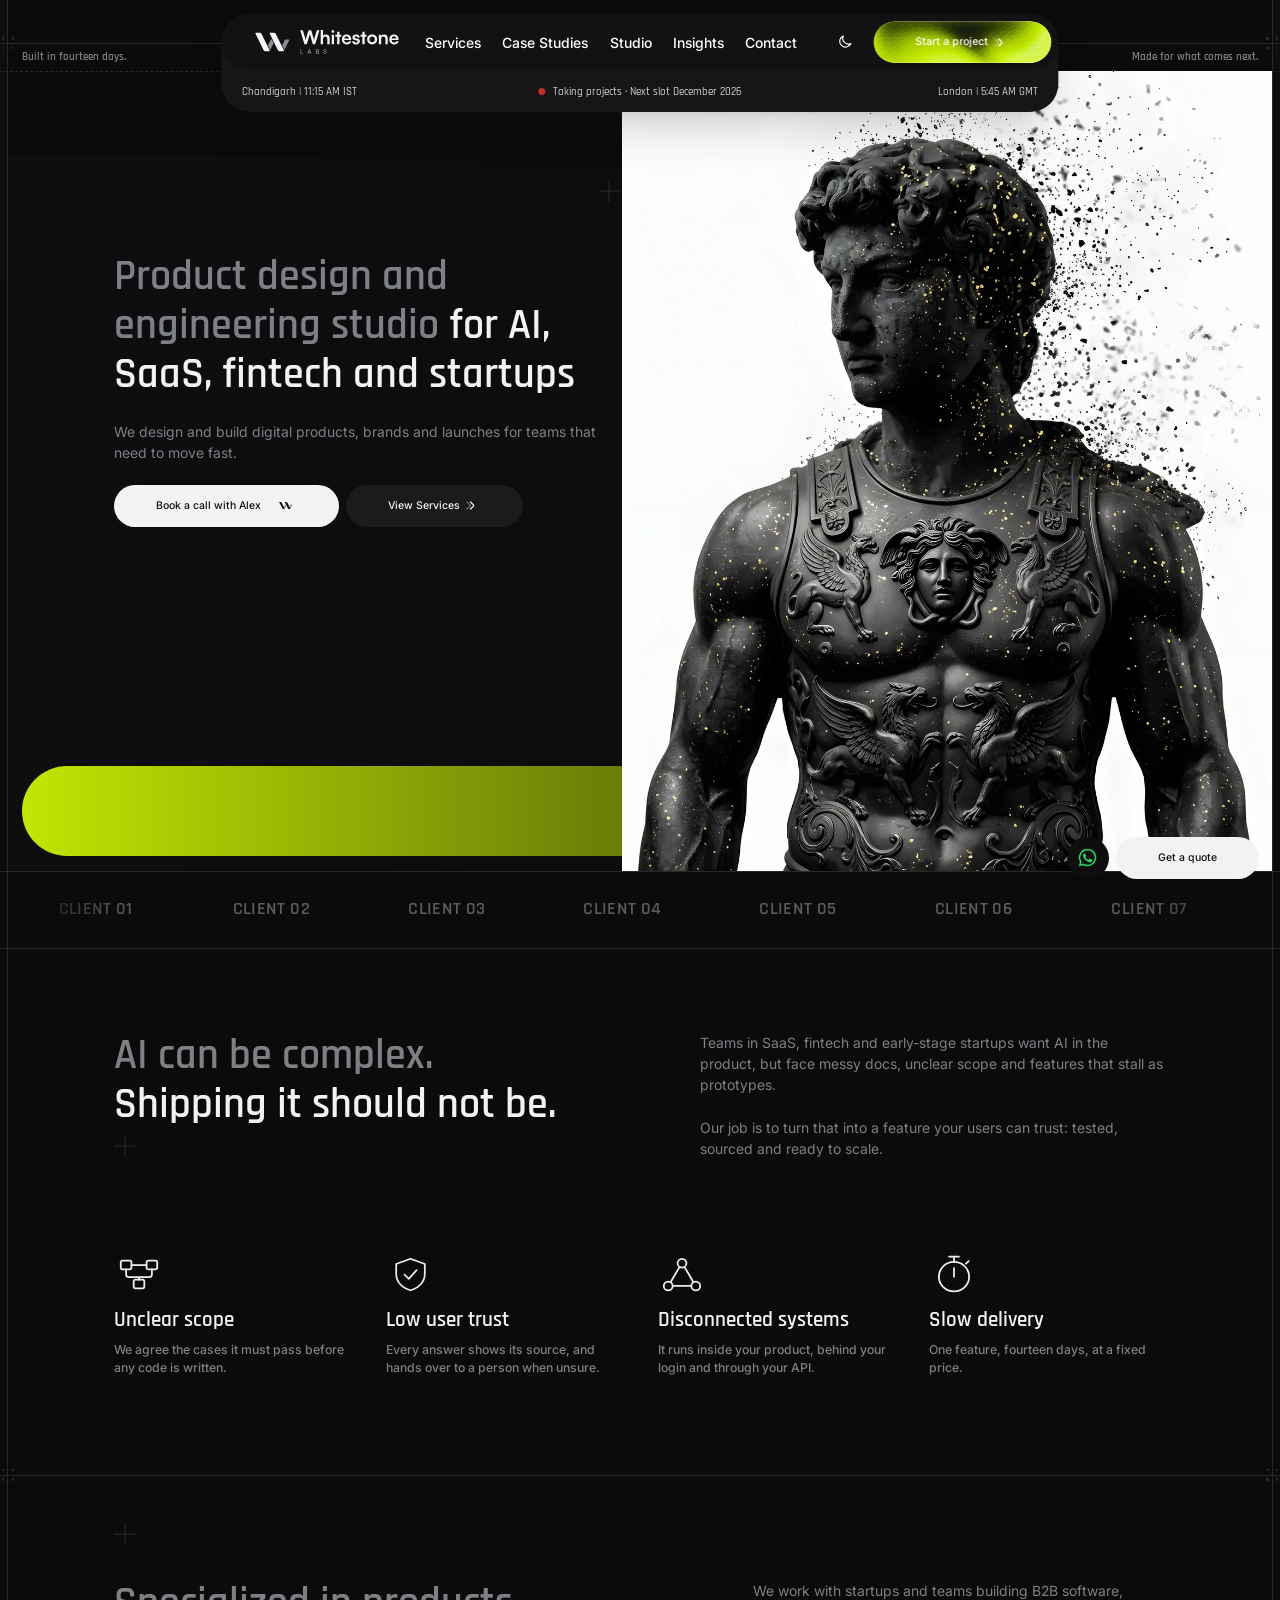
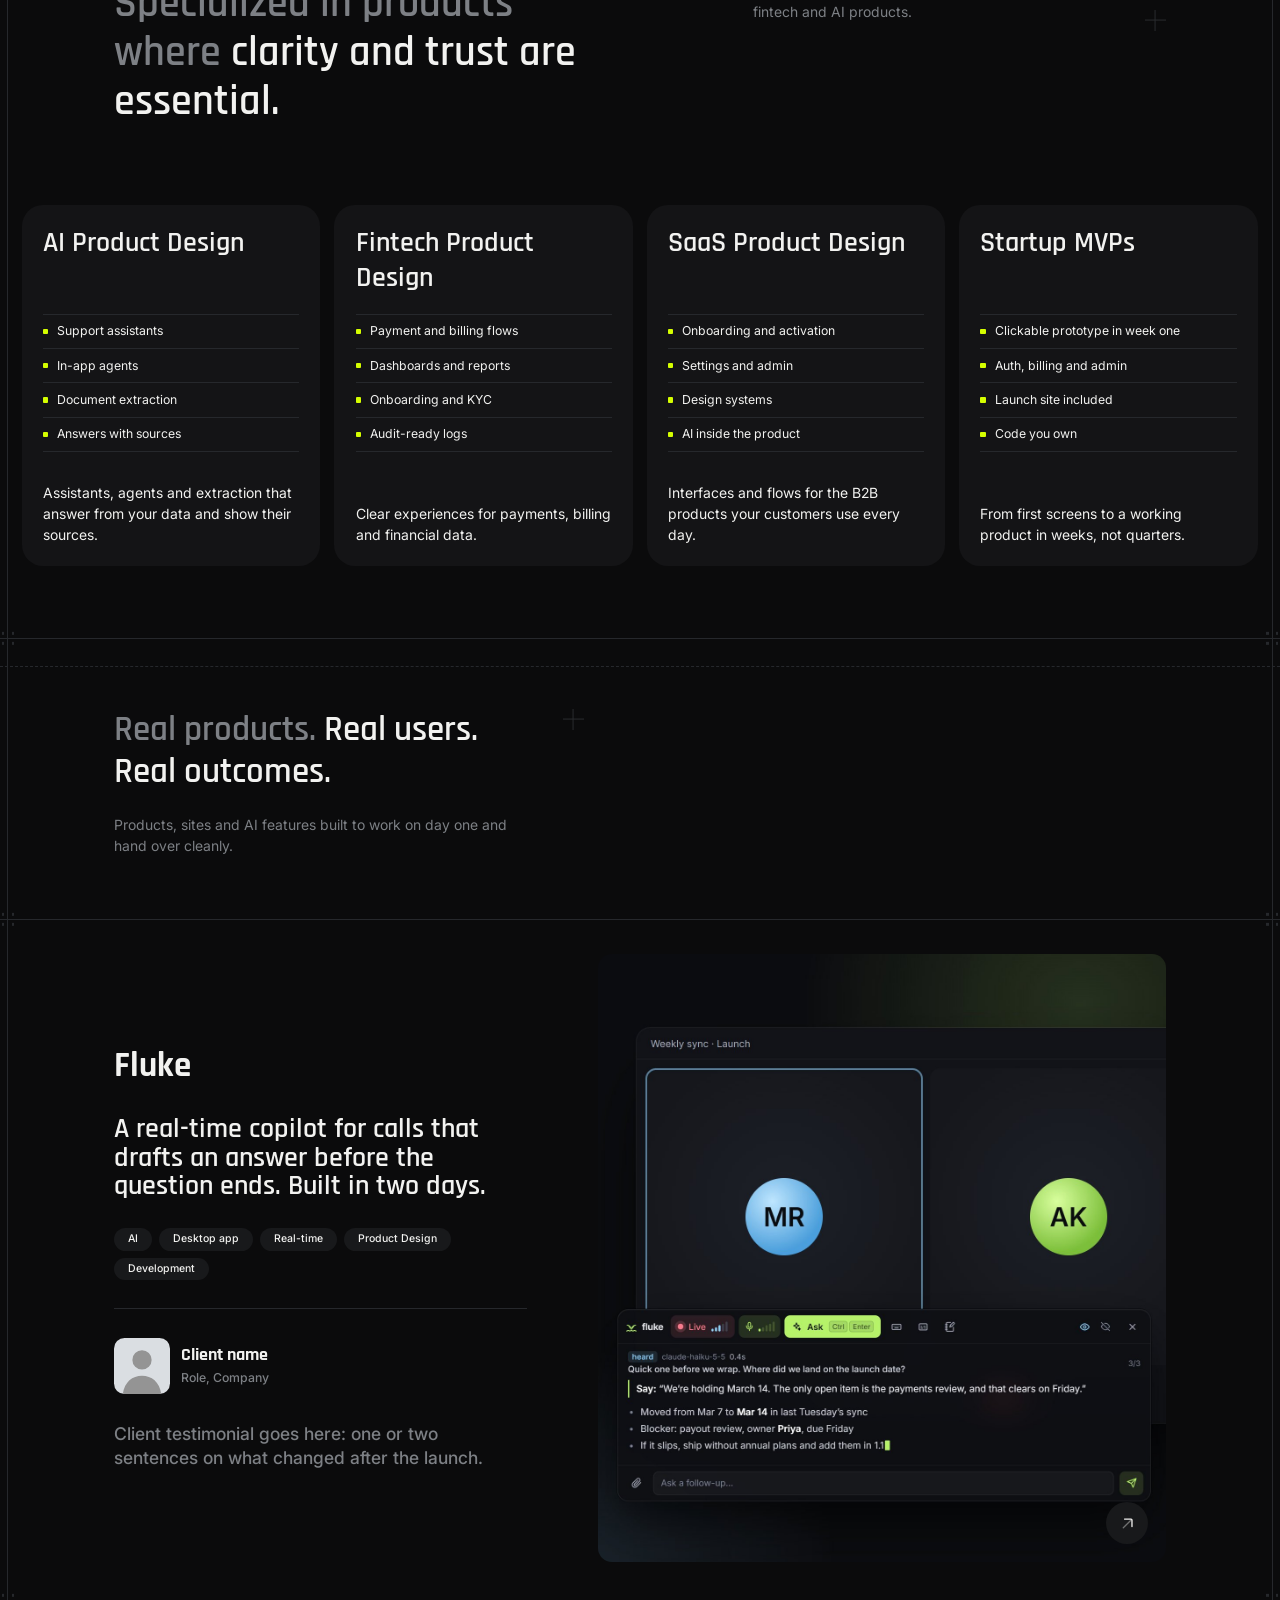
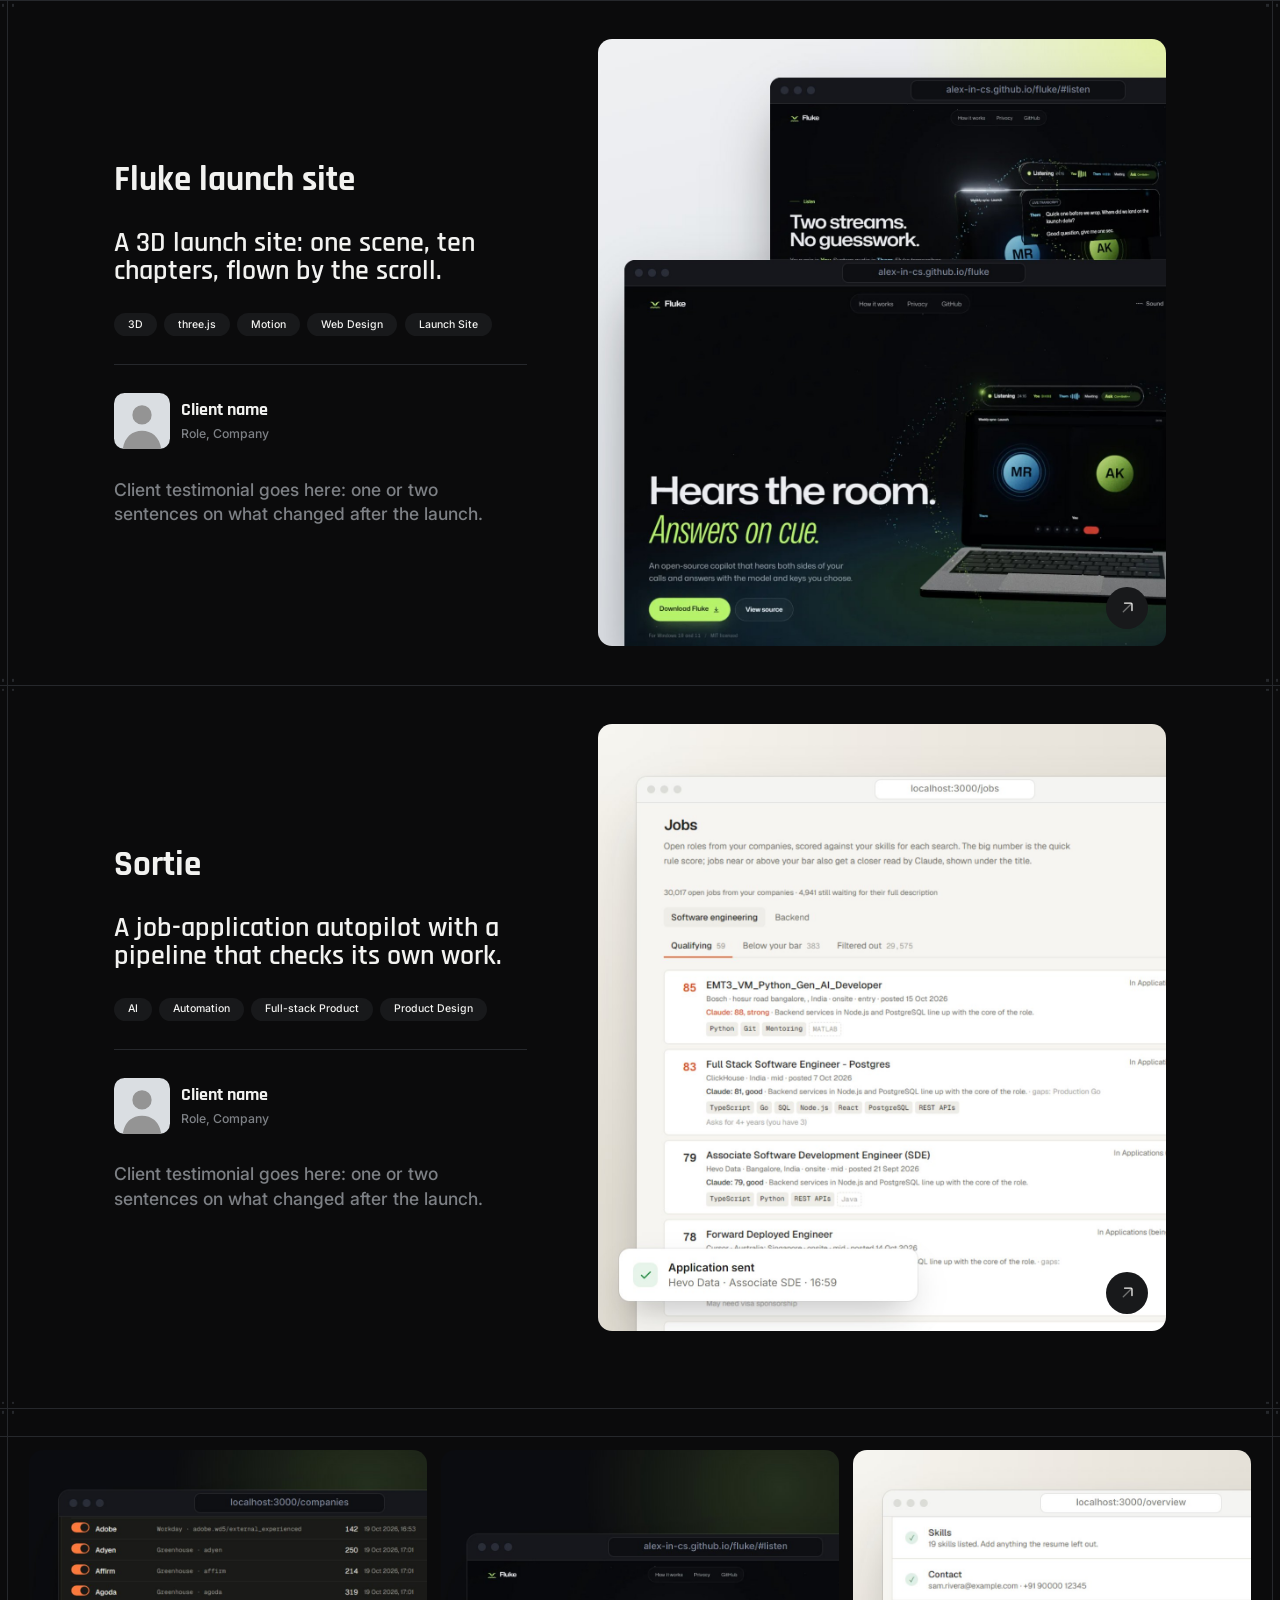
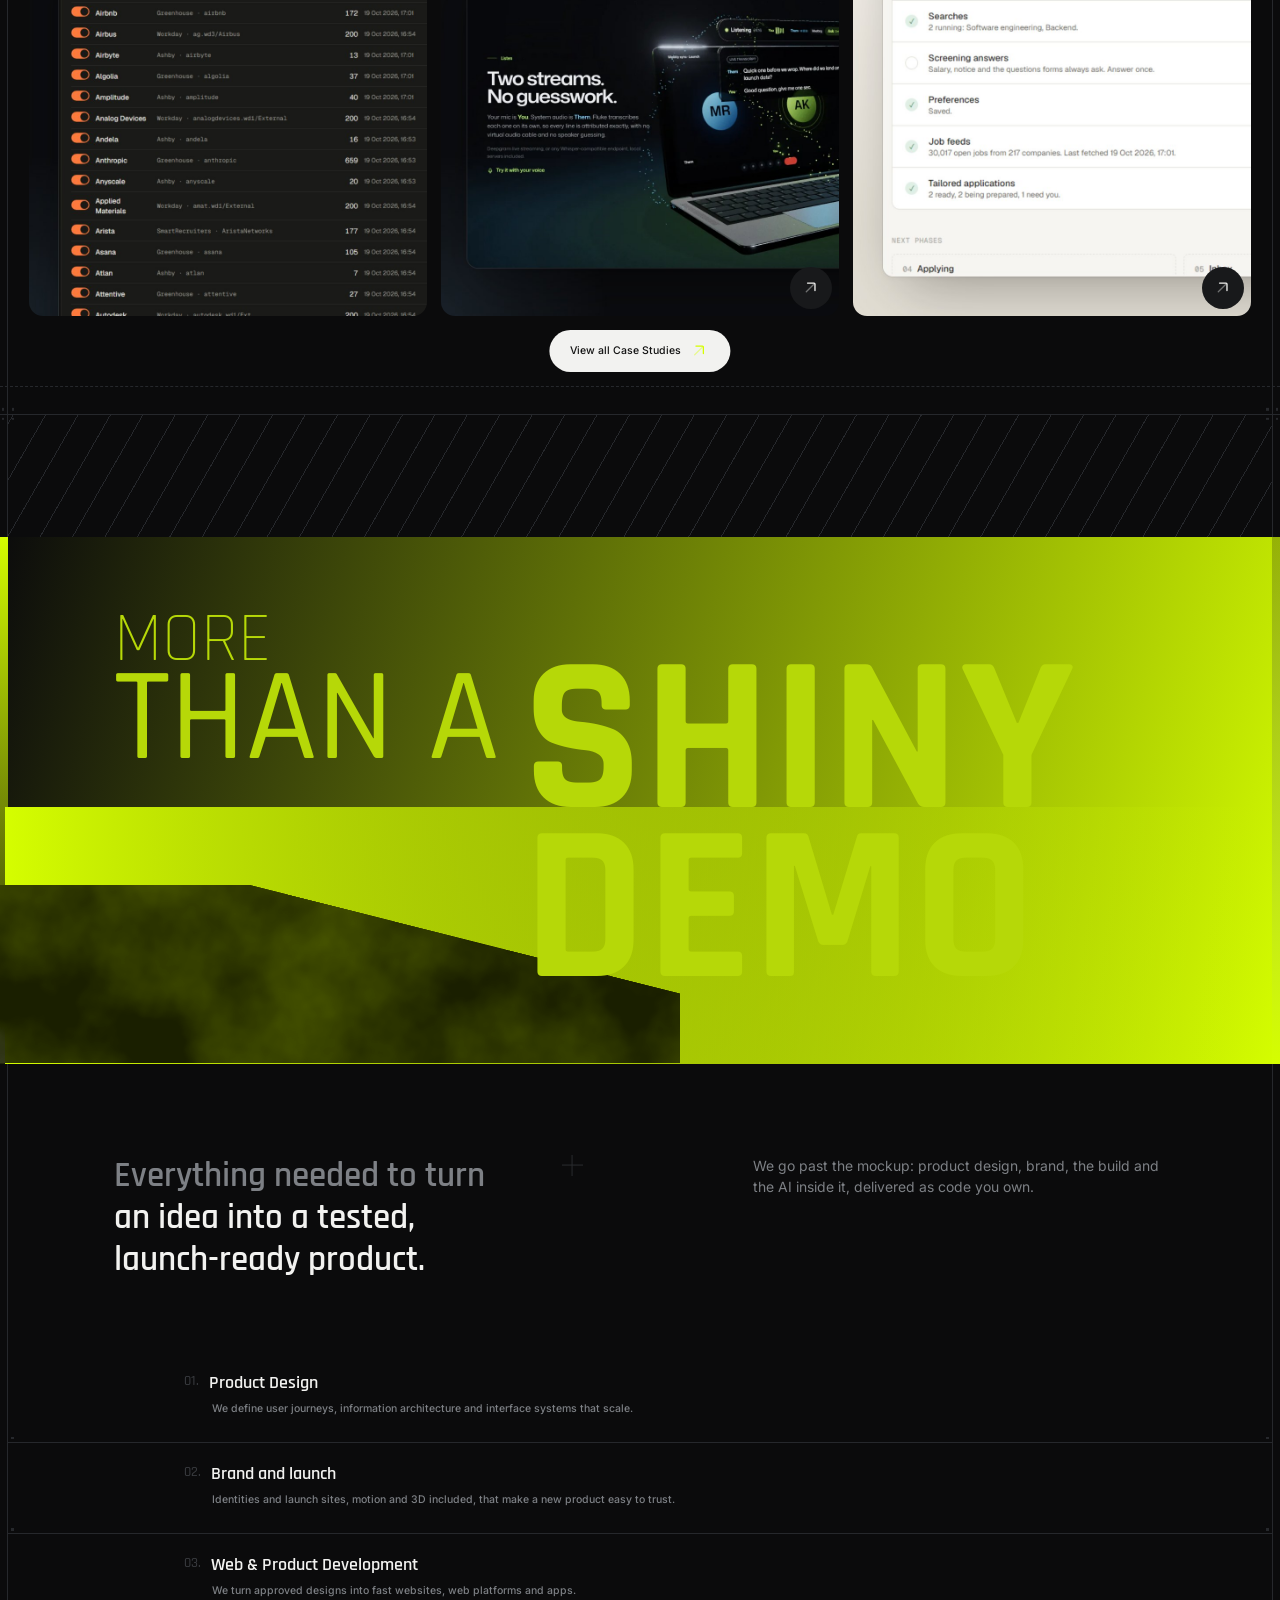
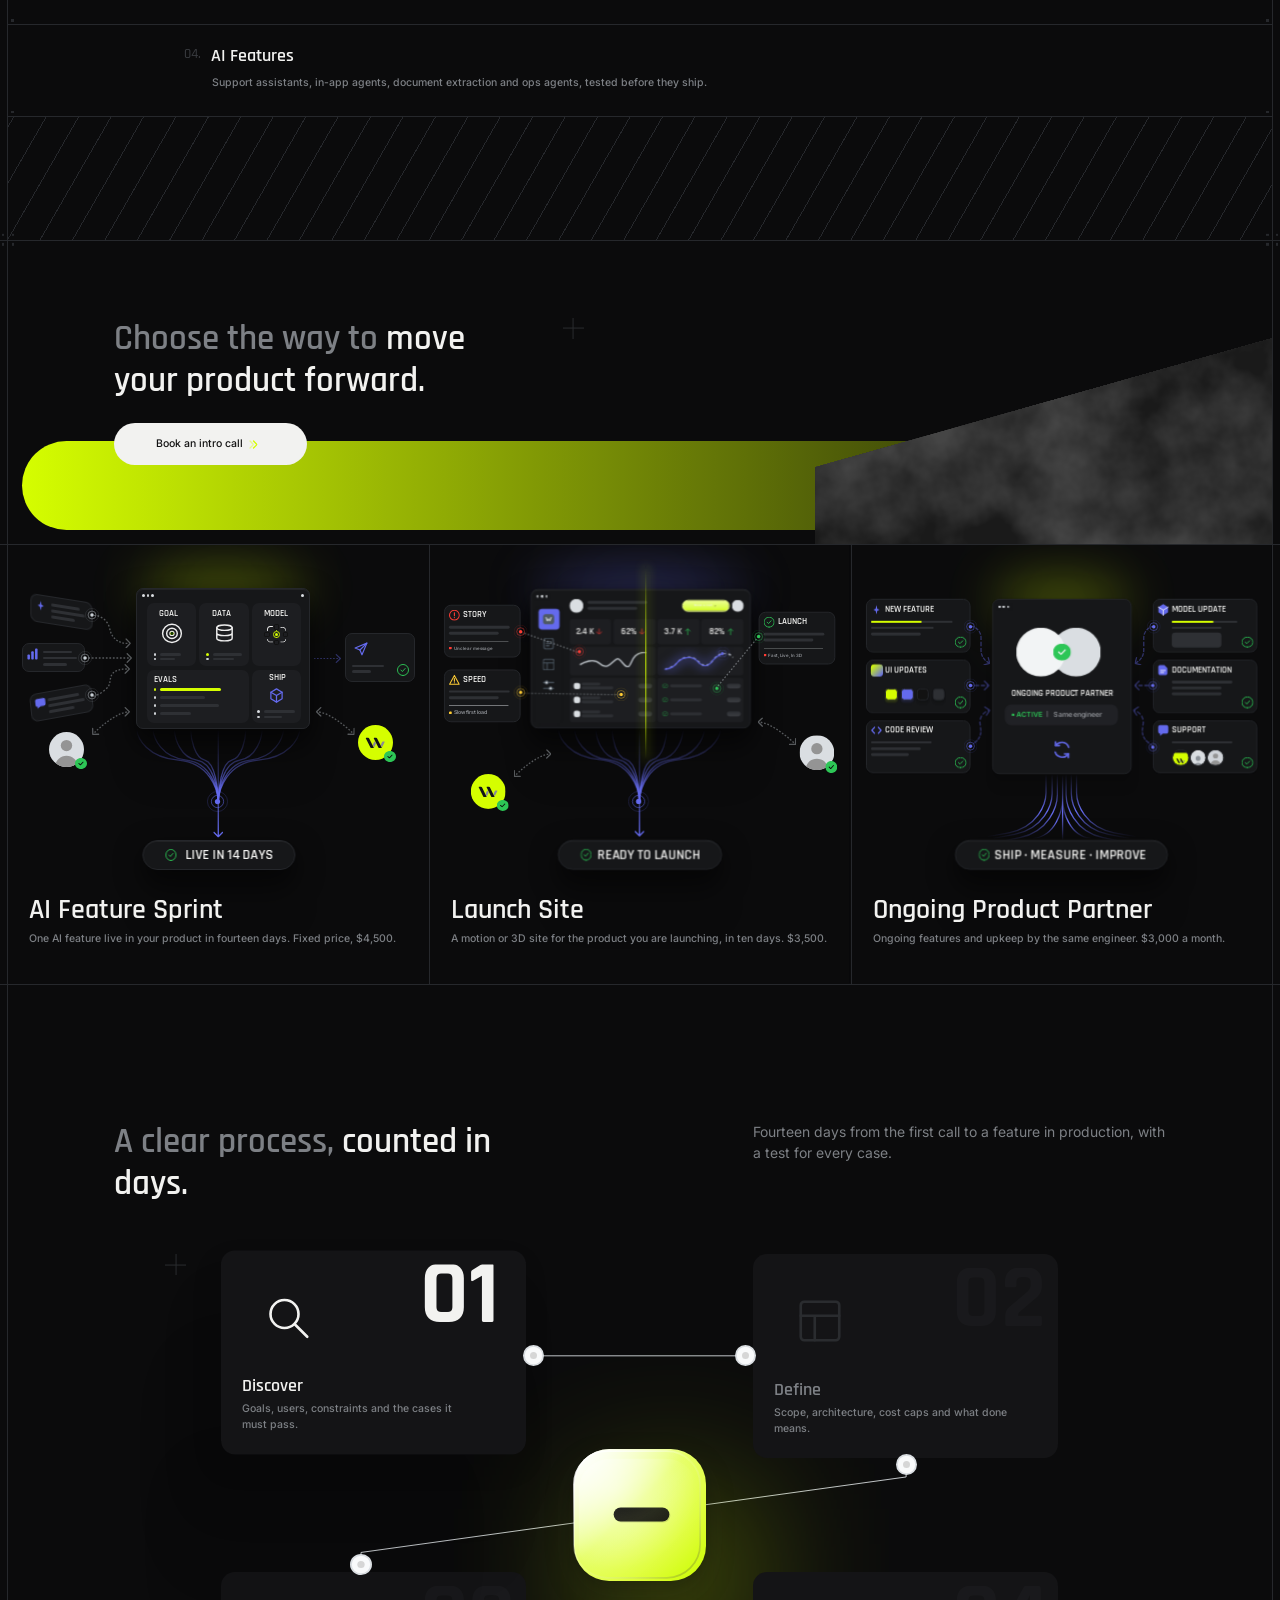
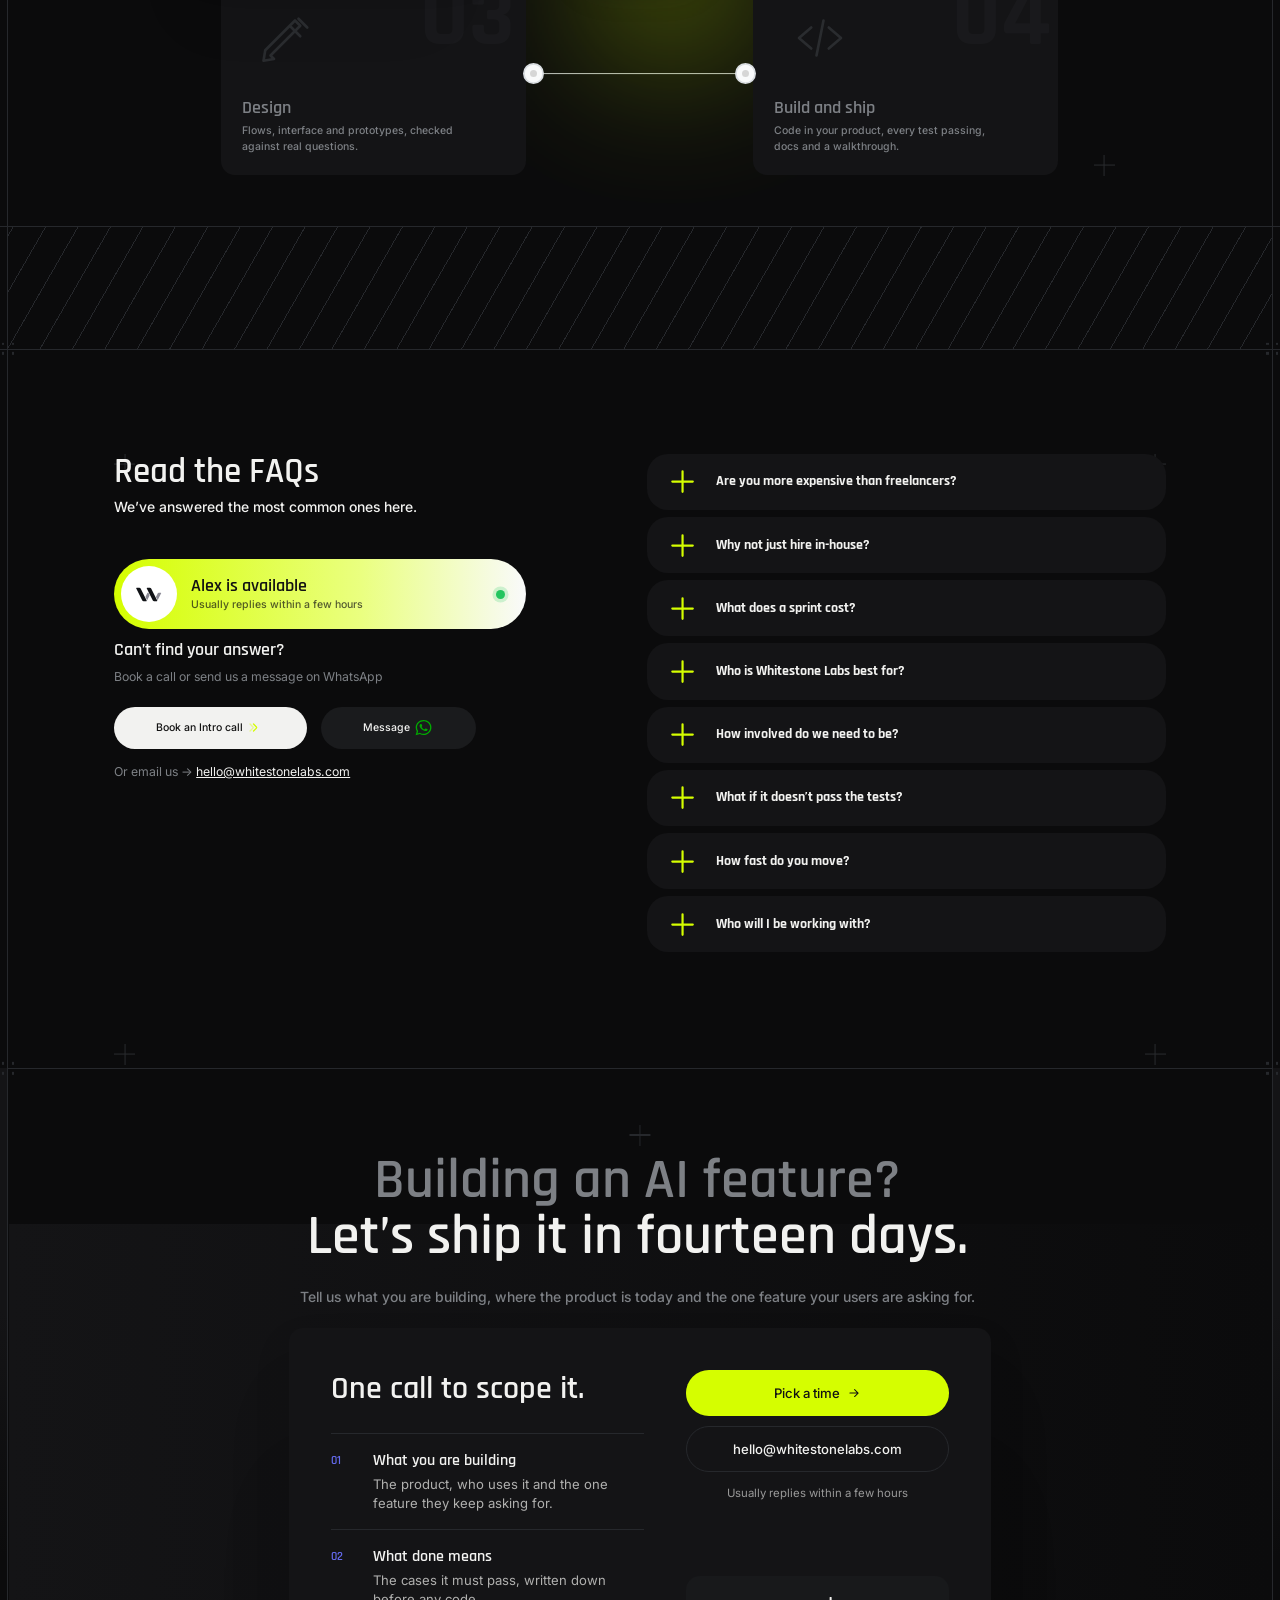
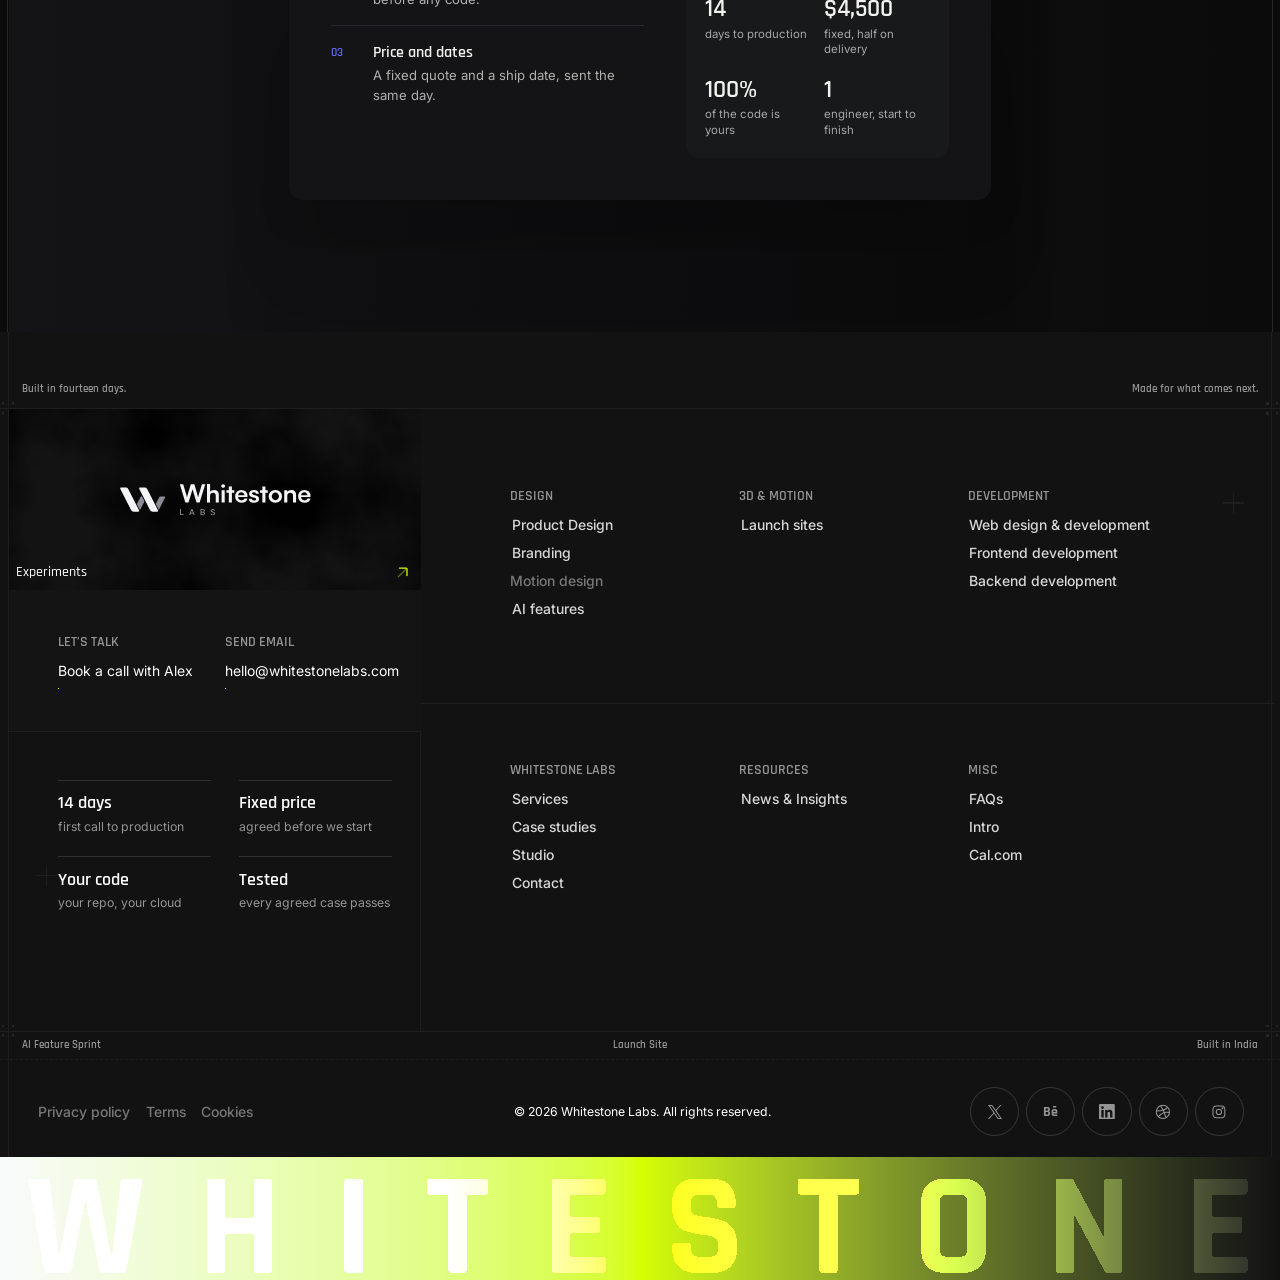
==== commit 5cb1ac87: "Open in dark mode by default" ====
--- a/index.html
+++ b/index.html
@@ -12,7 +12,7 @@
   <link rel="preload" href="assets/hero/bust.glb" as="fetch" crossorigin>
   <link rel="stylesheet" href="aller.css">
   <link rel="stylesheet" href="styles.css">
-  <script>document.documentElement.dataset.theme = localStorage.getItem("theme") || "light";</script>
+  <script>document.documentElement.dataset.theme = localStorage.getItem("theme") || "dark";</script>
 </head>
 <body>
 <div class="page">
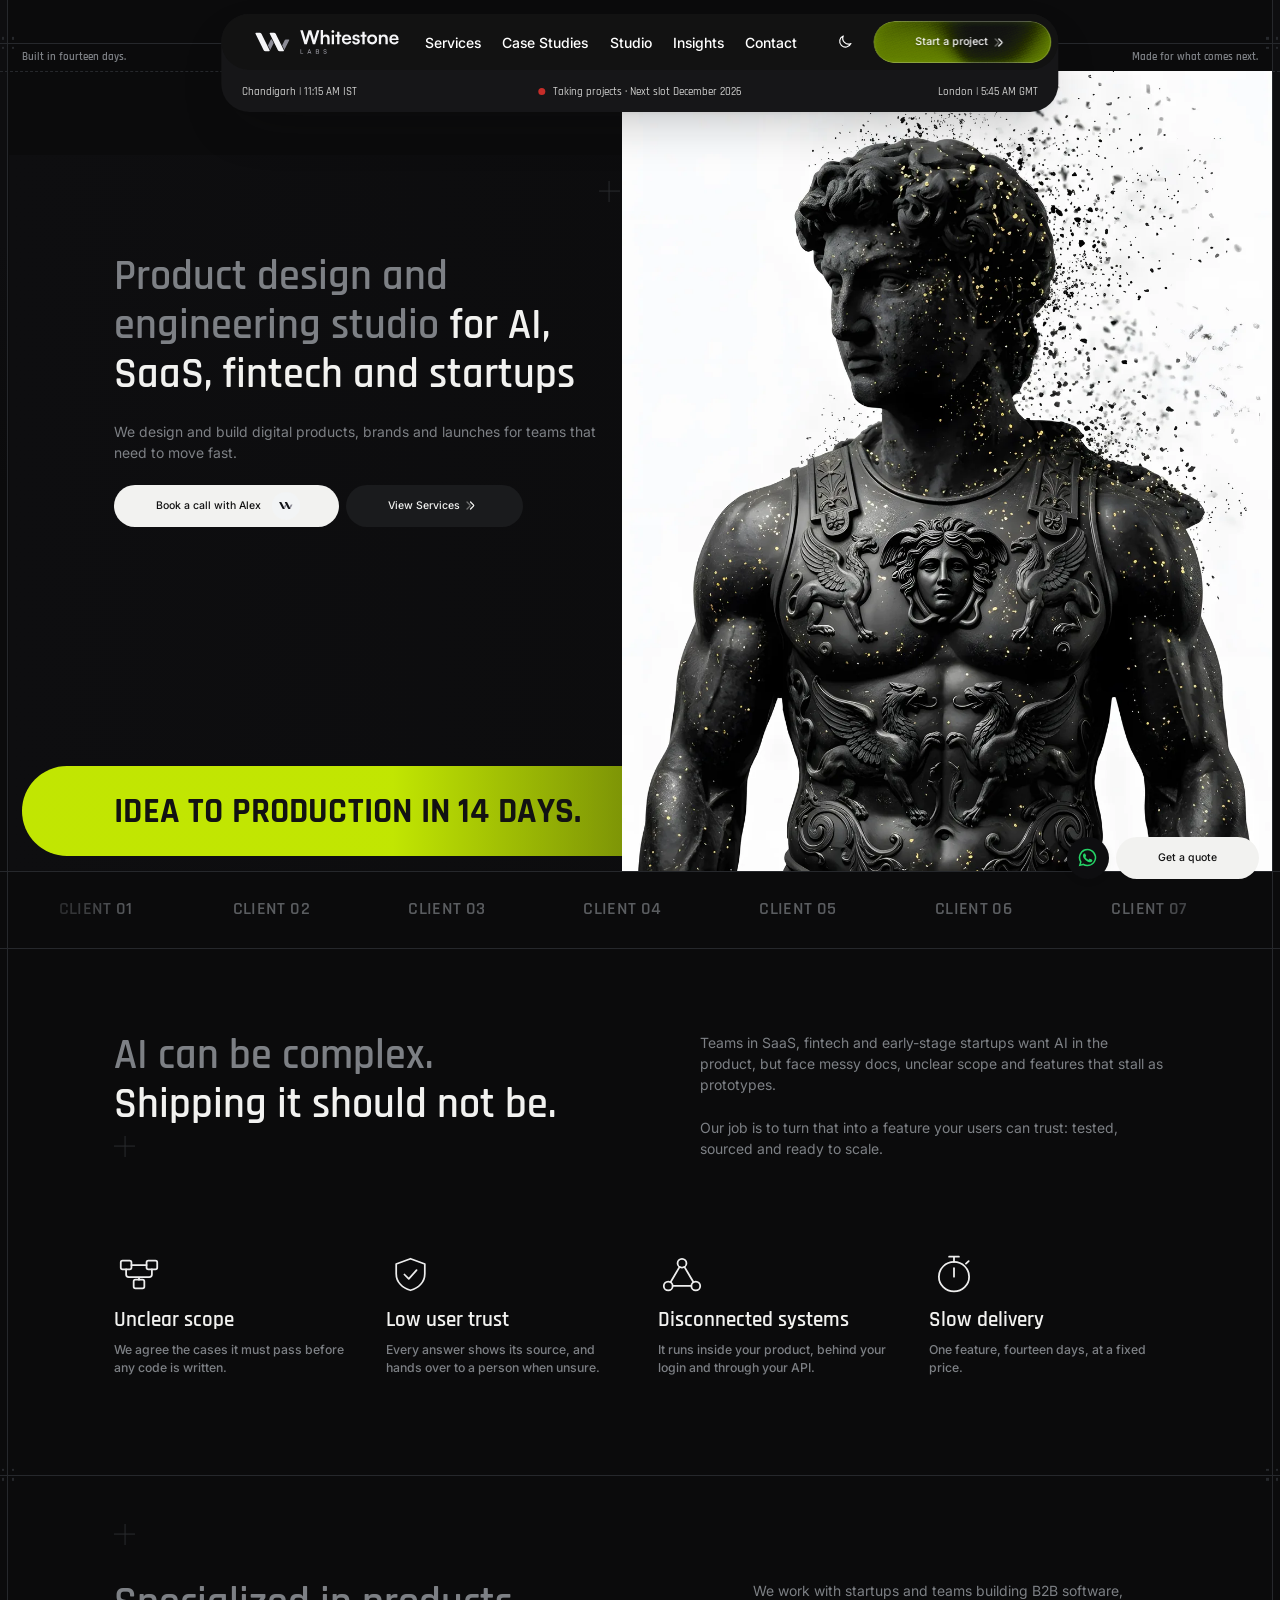
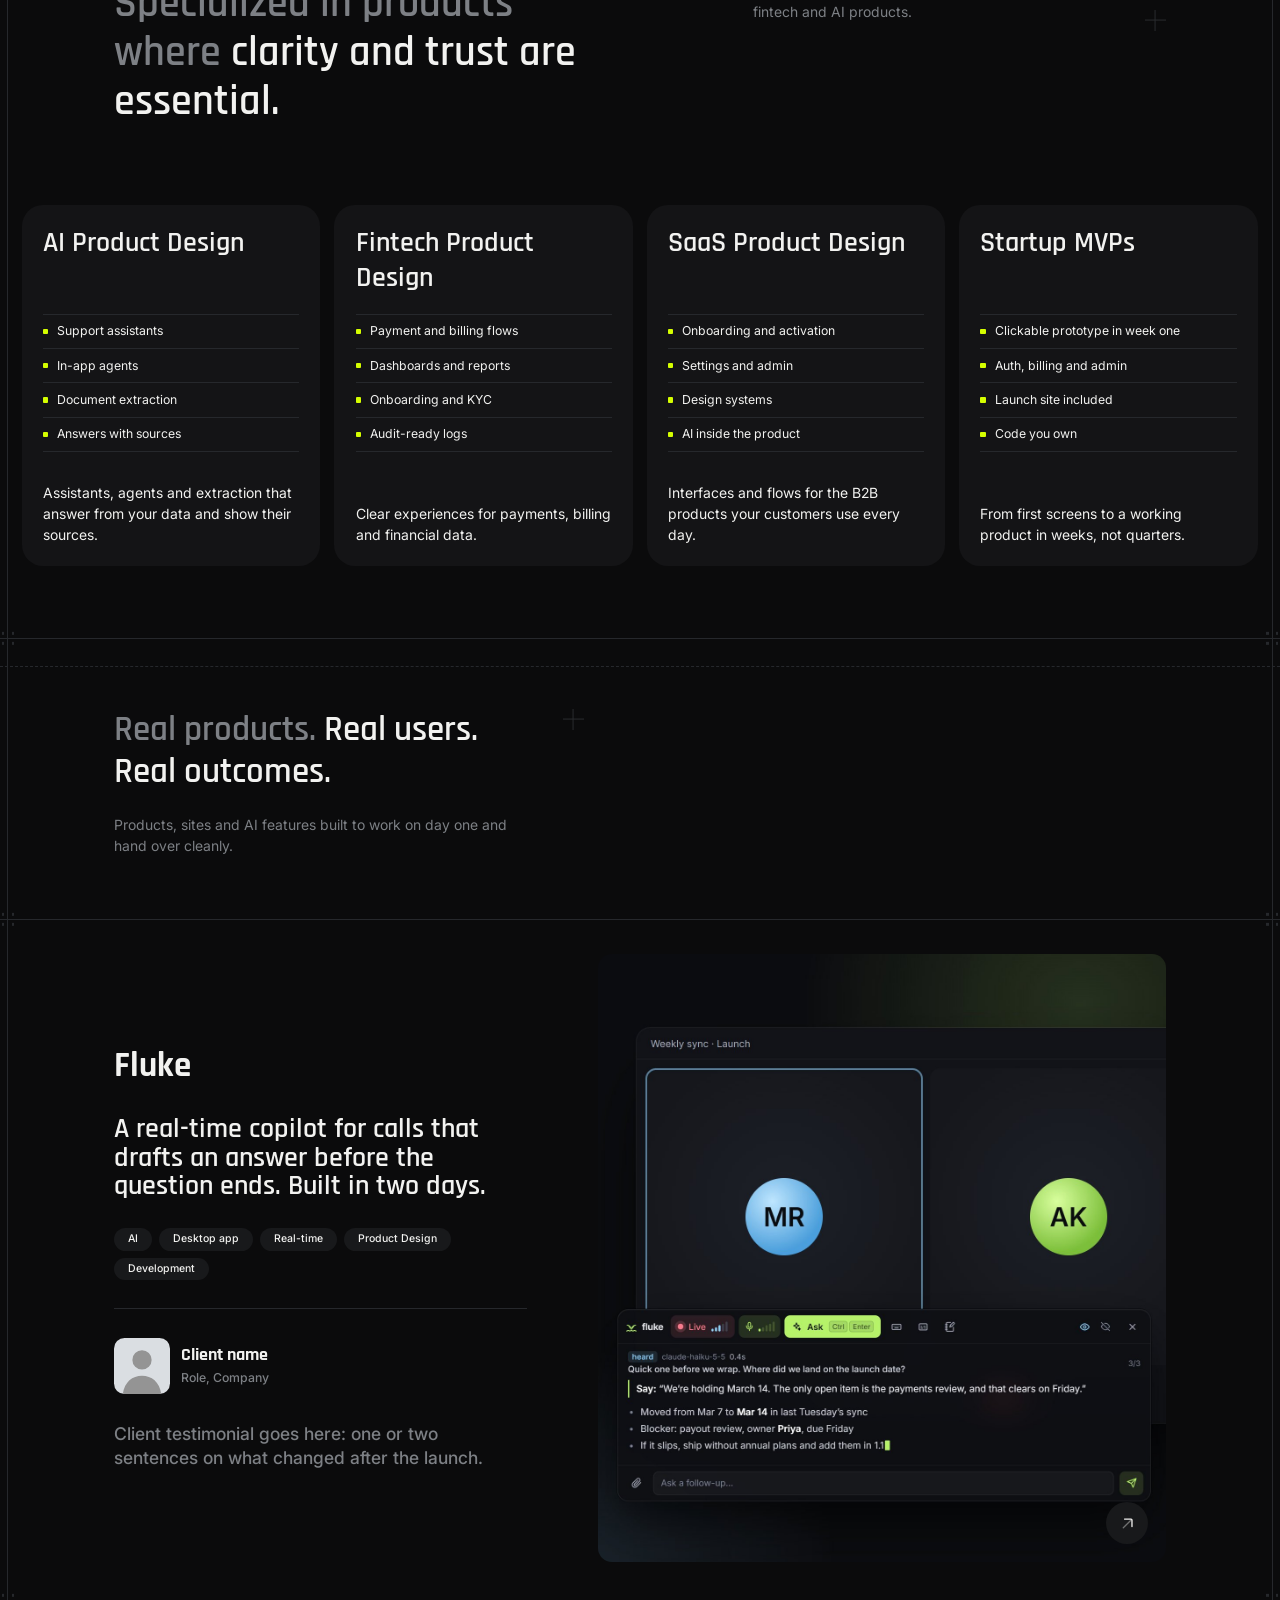
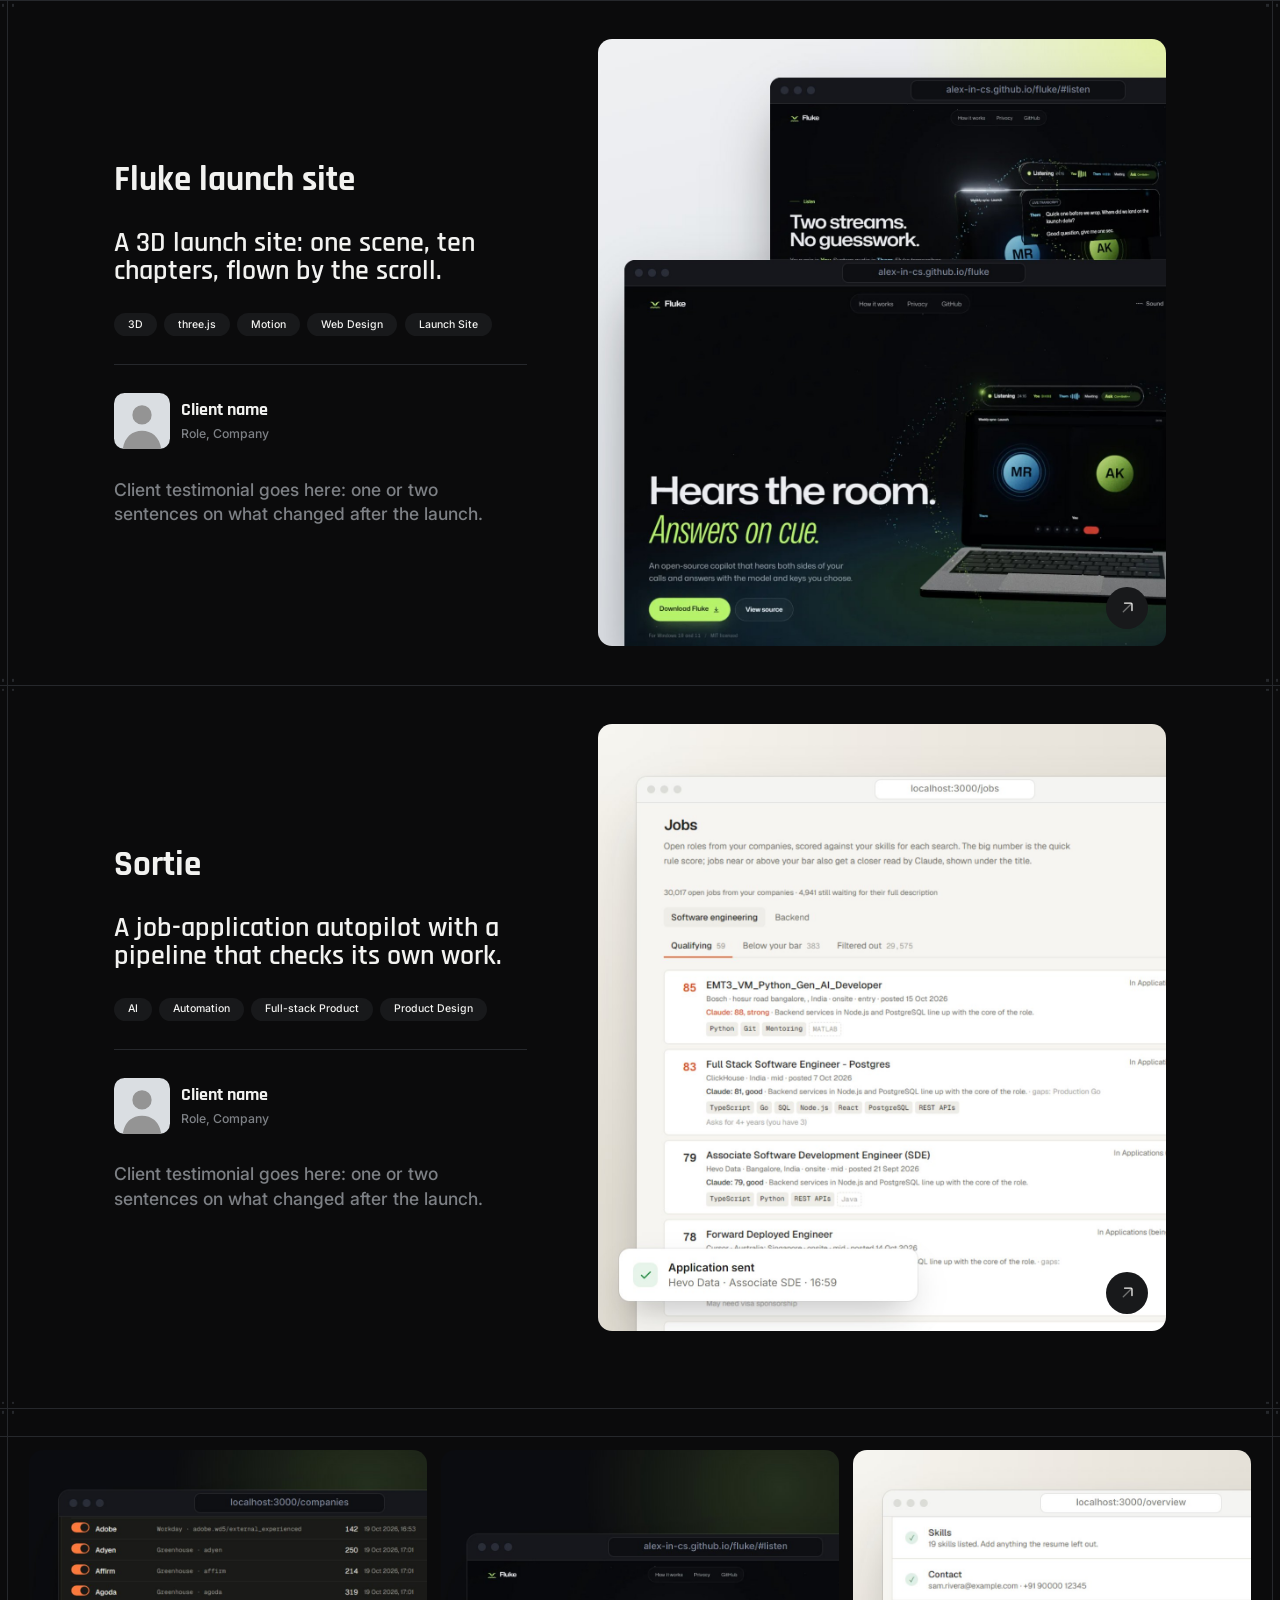
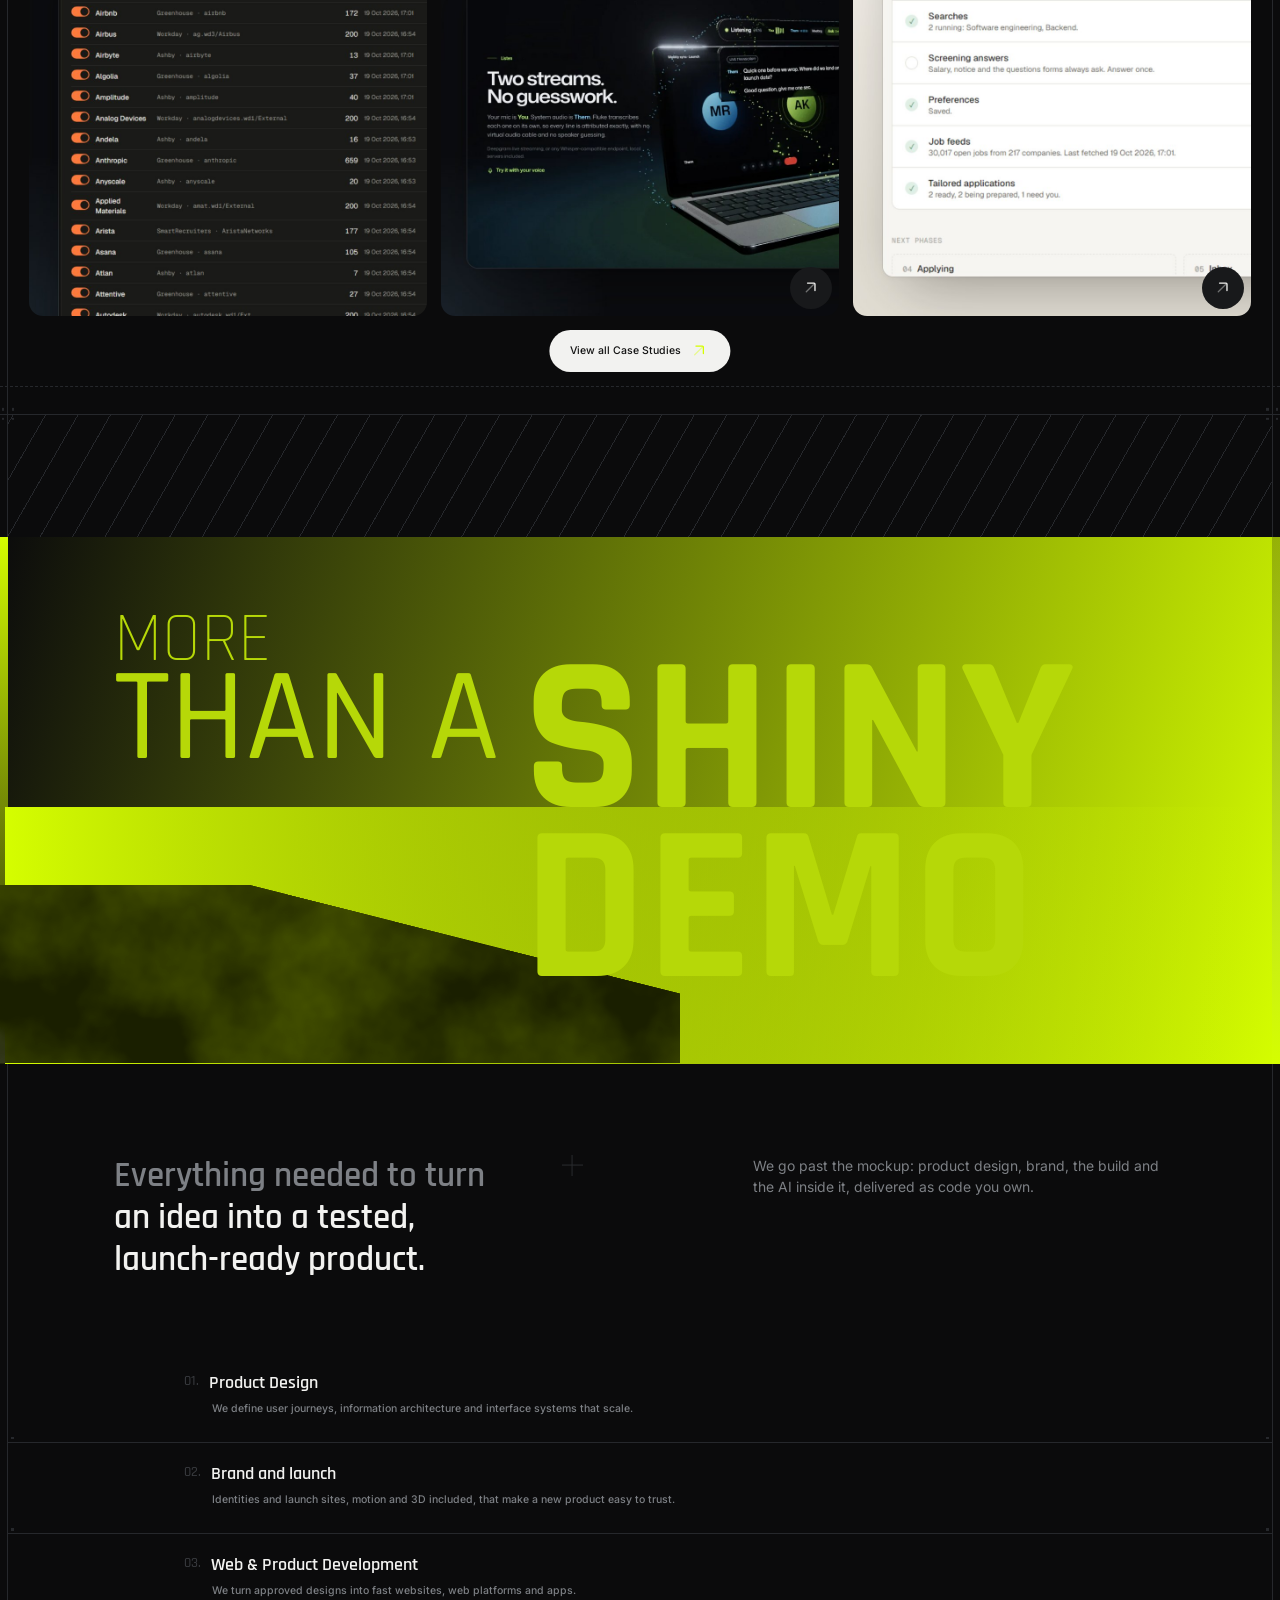
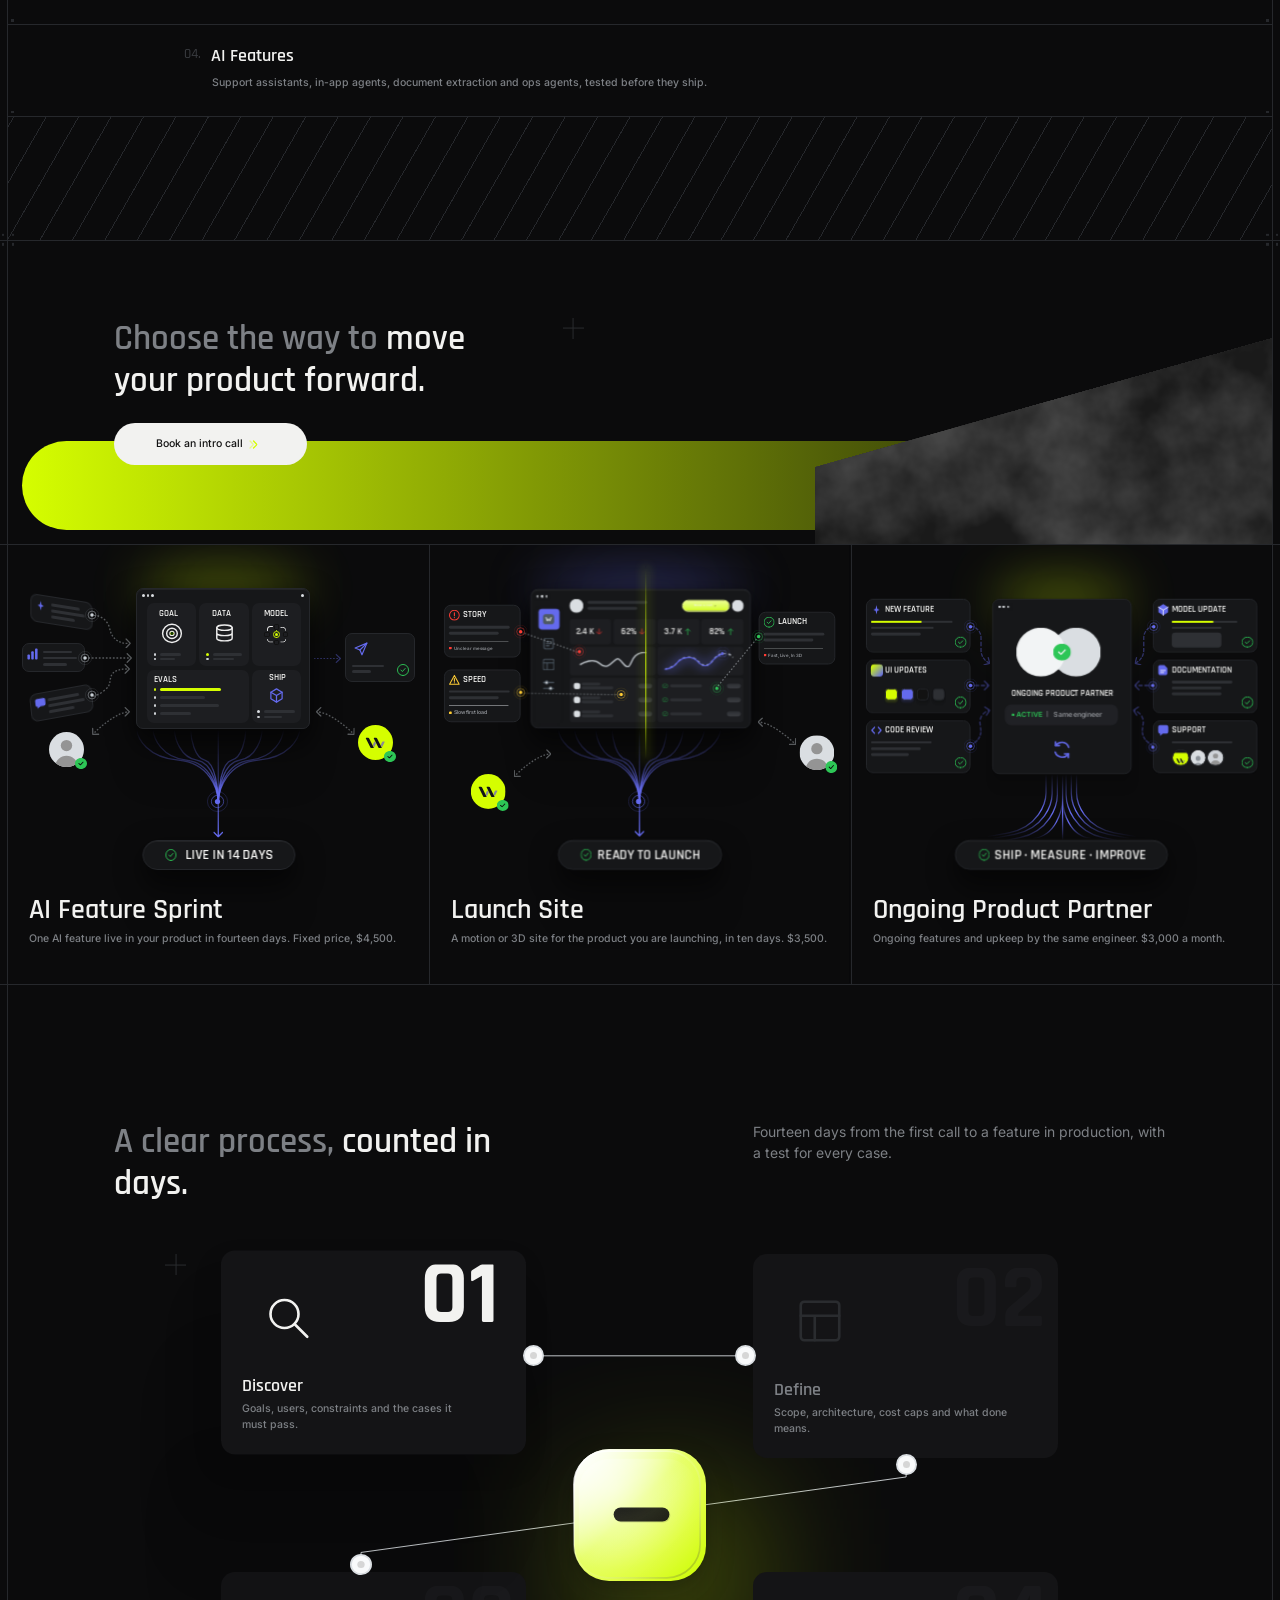
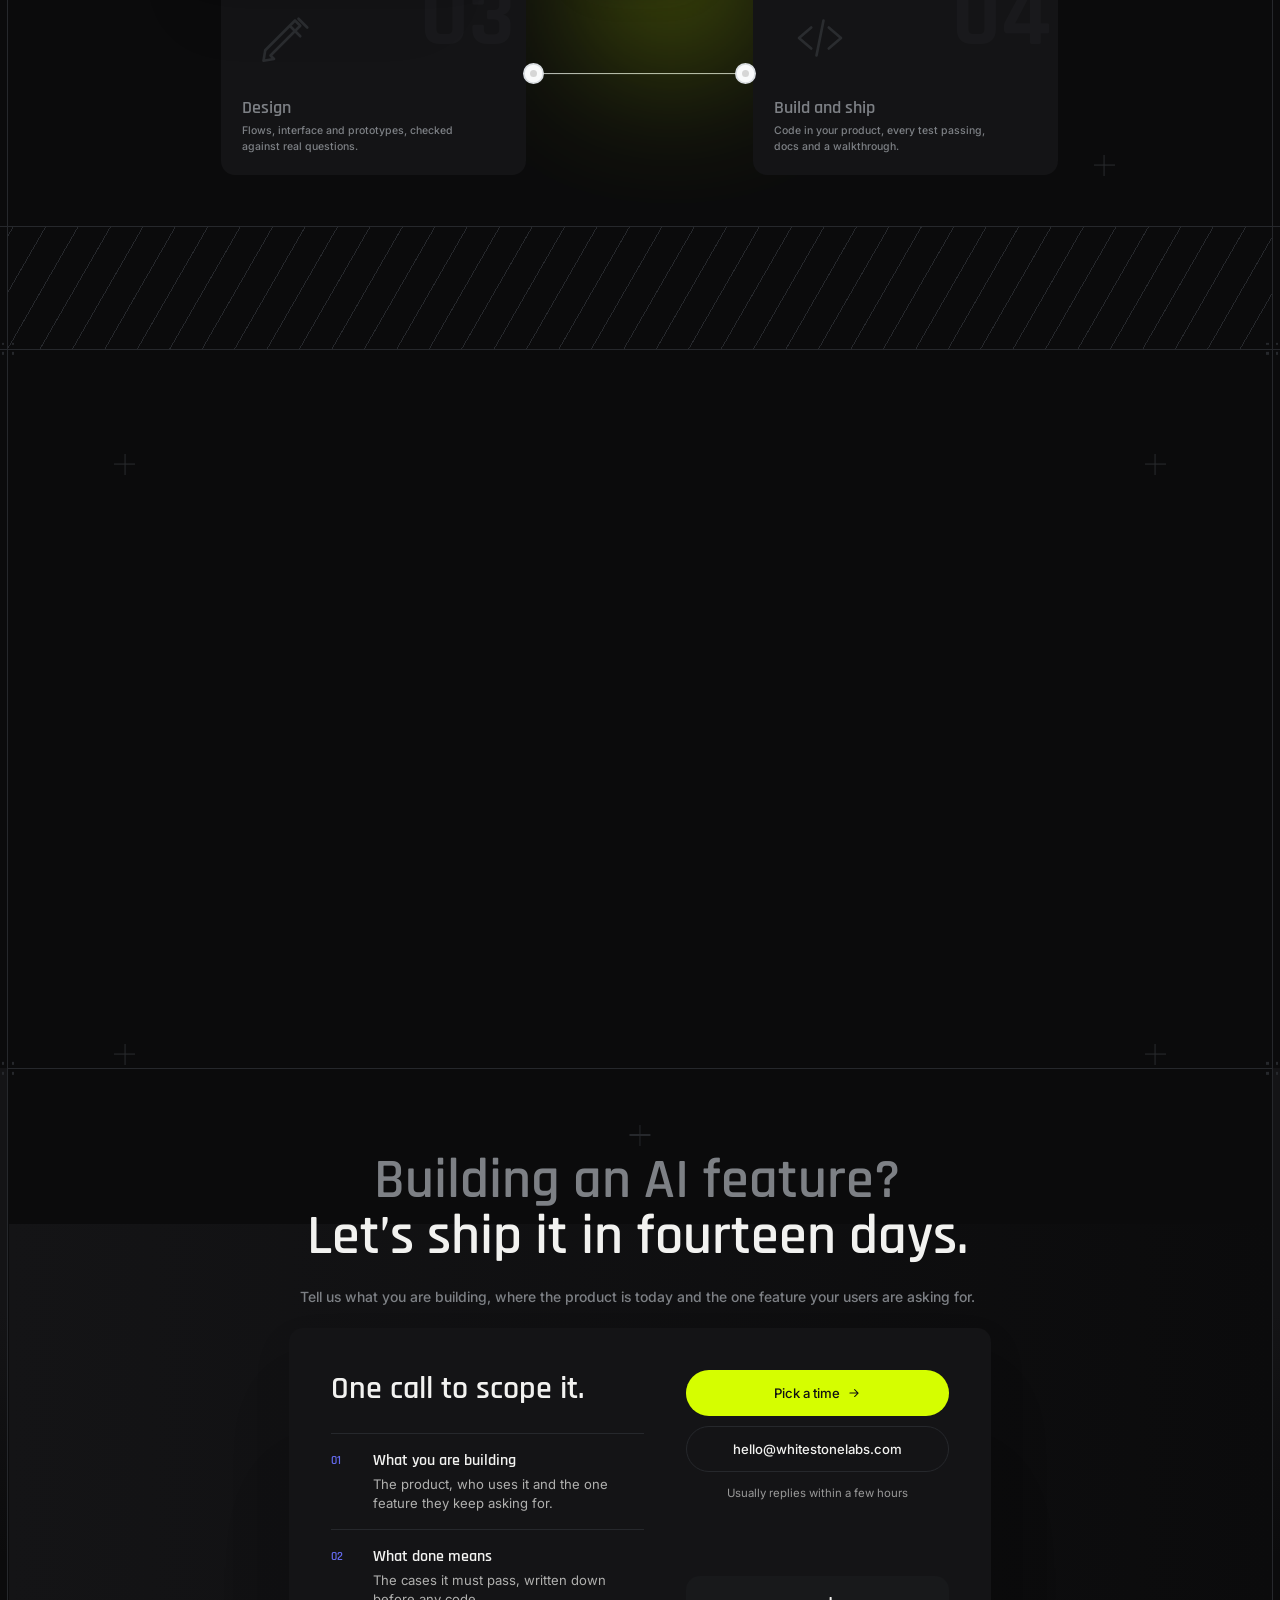
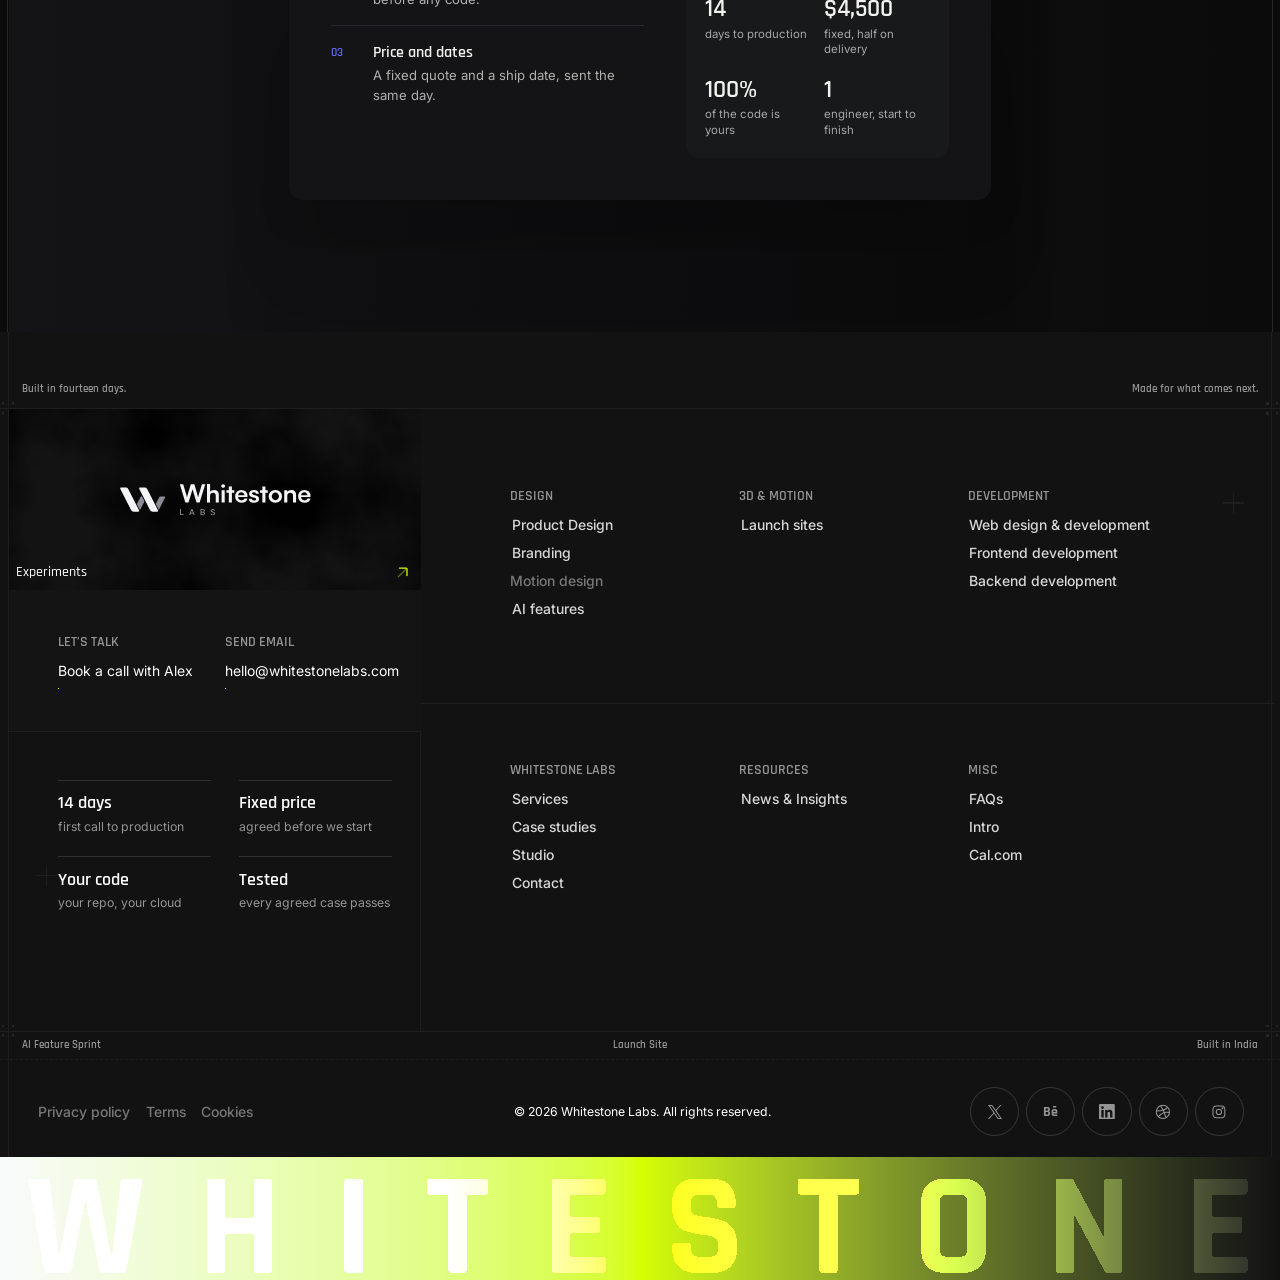
==== commit 4c9c30c8: "Line in the hero's lime strip, slight rise on the problem items" ====
--- a/index.html
+++ b/index.html
@@ -88,6 +88,7 @@
       </div>
 
       <div class="band-hero" aria-hidden="true"></div>
+      <p class="band-line" data-reveal="up" style="--reveal-delay:.5s">Idea to production in 14 days.</p>
       <div class="hero-figure" id="hero-figure">
         <img class="hero-still" src="assets/hero/statue-still.webp" alt="" aria-hidden="true">
         <canvas id="statue" aria-hidden="true"></canvas>
--- a/styles.css
+++ b/styles.css
@@ -145,12 +145,13 @@
 .btn-light:hover { background: var(--bg-2); box-shadow: inset 0 0 0 1.5px var(--line); }
 .btn-lime {
   color: #fff; clip-path: inset(0 round 999px);
-  background: linear-gradient(110deg, #121212 0%, #262f00 35%, #a6c900 75%, #d5fe00 100%);
+  background: linear-gradient(110deg, #121212 0%, #202800 35%, #4c6200 75%, #648000 100%);
+  text-shadow: 0 1px 2px rgba(0, 0, 0, .35);
 }
 .btn-lime::after { content: ""; position: absolute; inset: 0; border-radius: inherit; pointer-events: none; border: 2px solid #ffffff3d; }
 .btn-lime .glow {
   position: absolute; inset: -2px; z-index: -1; pointer-events: none; opacity: .4;
-  mix-blend-mode: hard-light; background-color: #12121205; box-shadow: inset 0 0 16px #d5fe0080;
+  mix-blend-mode: hard-light; background-color: #12121205; box-shadow: inset 0 0 16px #d5fe0040;
 }
 [data-theme='dark'] .btn-dark { background: #f2f2f0; color: #121212; }
 .avatar {
@@ -208,7 +209,7 @@
 .hero-actions { display: flex; flex-wrap: wrap; align-items: center; gap: 8px; }
 .band-hero {
   position: absolute; top: 873px; left: 16px; width: 1408px; height: 102px; border-radius: 999px;
-  background: linear-gradient(to left, #d5fe0000, var(--lime)); mix-blend-mode: multiply;
+  background: linear-gradient(to right, var(--lime) 0%, var(--lime) 30%, #d5fe0000 80%); mix-blend-mode: multiply;
 }
 .hero-figure { position: absolute; inset: 0; pointer-events: none; }
 #statue, .hero-still { position: absolute; top: 81px; left: 700px; width: 740px; height: 911px; pointer-events: none; mix-blend-mode: multiply; }
@@ -219,6 +220,12 @@
 .hero-figure.is-still #statue { display: none; }
 [data-theme='dark'] #statue, [data-theme='dark'] .hero-still { mix-blend-mode: normal; }   /* same dark stone in both themes */
 [data-theme='dark'] .band-hero { mix-blend-mode: normal; opacity: .9; }
+/* the line in the lime strip: black ink in both themes */
+.band-line {
+  position: absolute; z-index: 1; top: 873px; left: 121px; height: 102px; margin: 0;
+  display: flex; align-items: center; white-space: nowrap;
+  font: 700 40px/1 var(--display); letter-spacing: .005em; text-transform: uppercase; color: #121212;
+}
 
 /* logo strip */
 .clients { position: absolute; inset-inline: 0; top: 992px; }
@@ -256,6 +263,8 @@
   .hero-figure { position: relative; inset: auto; aspect-ratio: 658 / 911; max-width: 460px; margin: 24px auto 0; }
   #statue, .hero-still { inset: 0; width: 100%; height: 100%; top: 0; left: 0; }
   .band-hero { top: auto; bottom: 7%; left: 0; width: 100%; height: 11%; }
+  .band-line { position: relative; inset: auto; height: auto; margin: 32px 0 0; padding: 18px 24px; border-radius: 999px; white-space: normal;
+    font-size: 22px; line-height: 1.1; background: linear-gradient(to left, #d5fe0000, var(--lime)); }
   .clients { position: relative; top: auto; border-top: 1px solid var(--line); margin-inline: -16px; }
 }
 @media (prefers-reduced-motion: reduce) {
@@ -375,3 +384,11 @@
   main #contact { min-height: 0; padding-top: 296px; padding-bottom: 150px; }
   main #contact > [class*='lg:top-[120px]'] { top: 96px; }
 }
+
+/* "Start a project": the brand lime glow inside the button stays, but softer so the white label reads */
+.btn-lime .btn-shader-glow { box-shadow: inset 0 0 14px #d5fe0040; }
+
+/* problem items (Unclear scope, Low user trust, ...): a slight rise on hover, nothing else.
+   'translate' is separate from the reveal's 'transform', and the reveal's own transition wins until it is done. */
+main .ws-problems li[data-reveal] { transition: translate .5s var(--ease-spring-soft); }
+main .ws-problems li[data-reveal]:hover { translate: 0 -6px; }
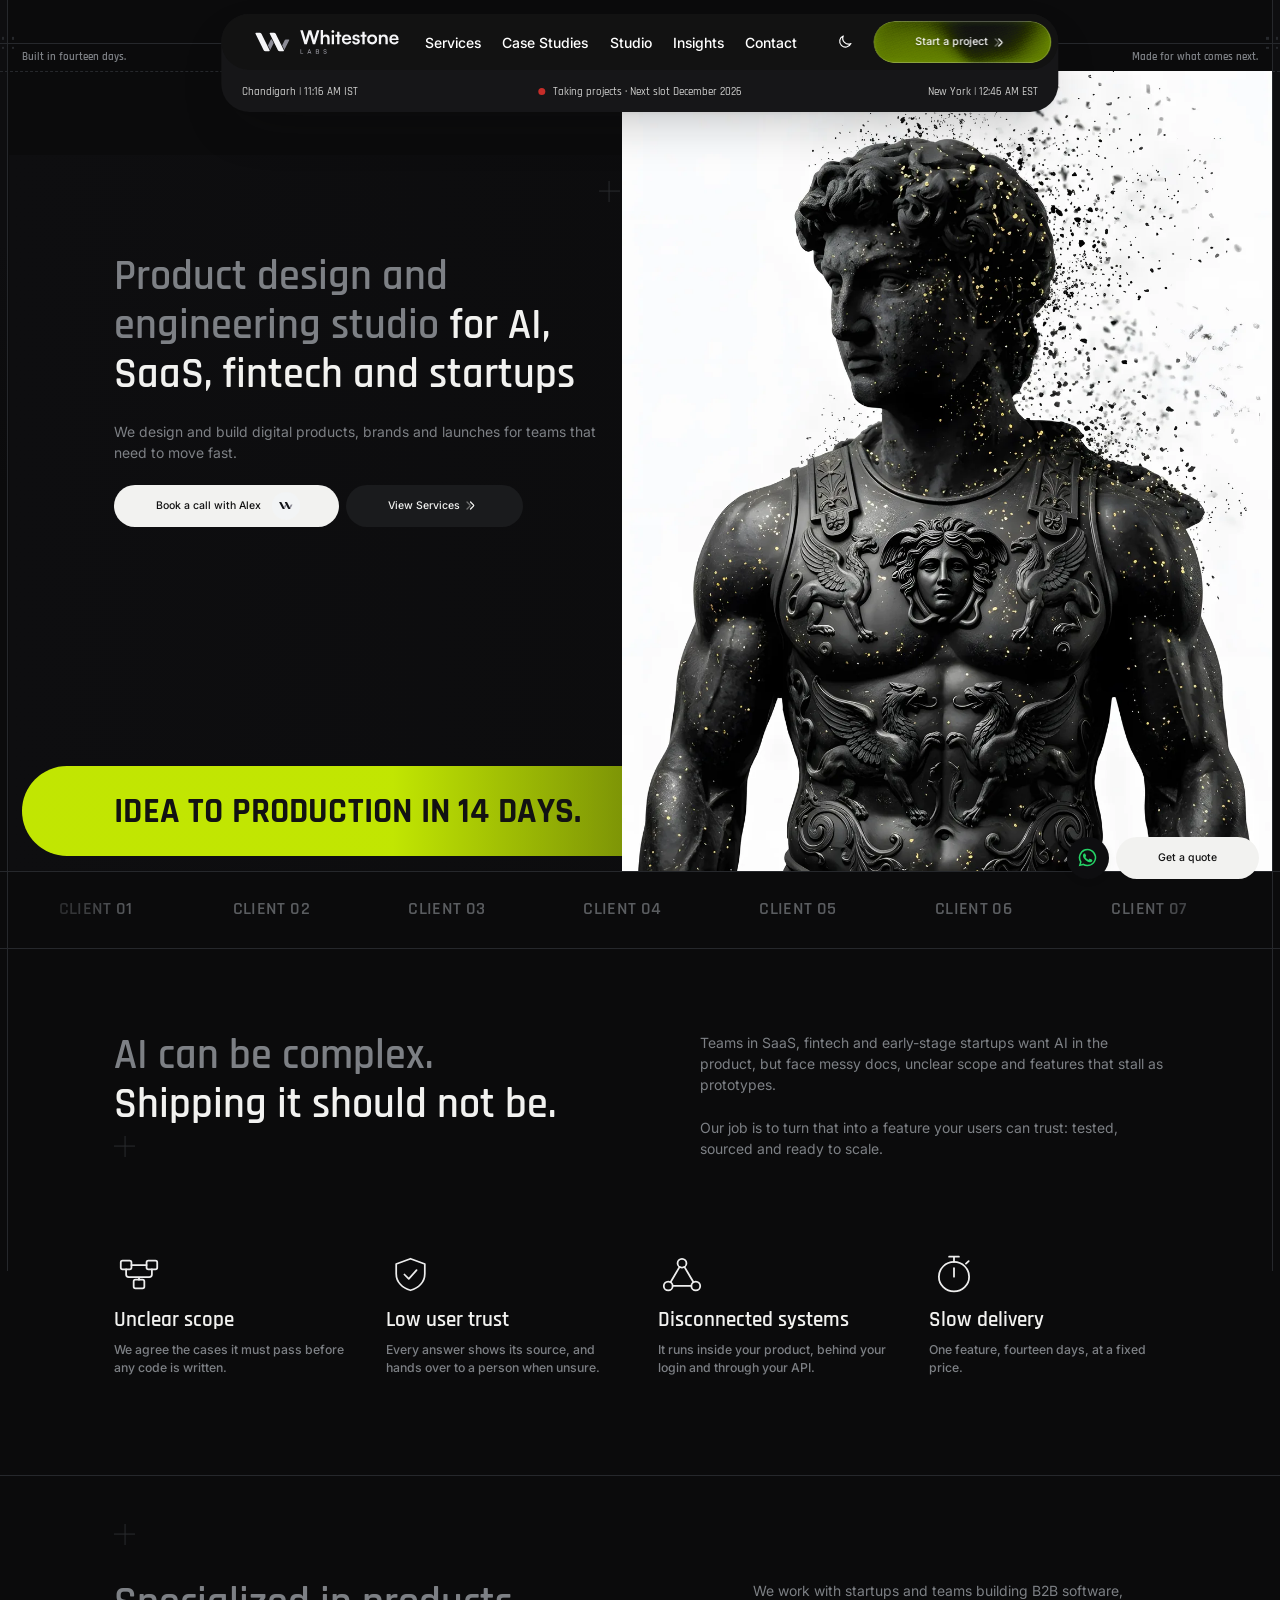
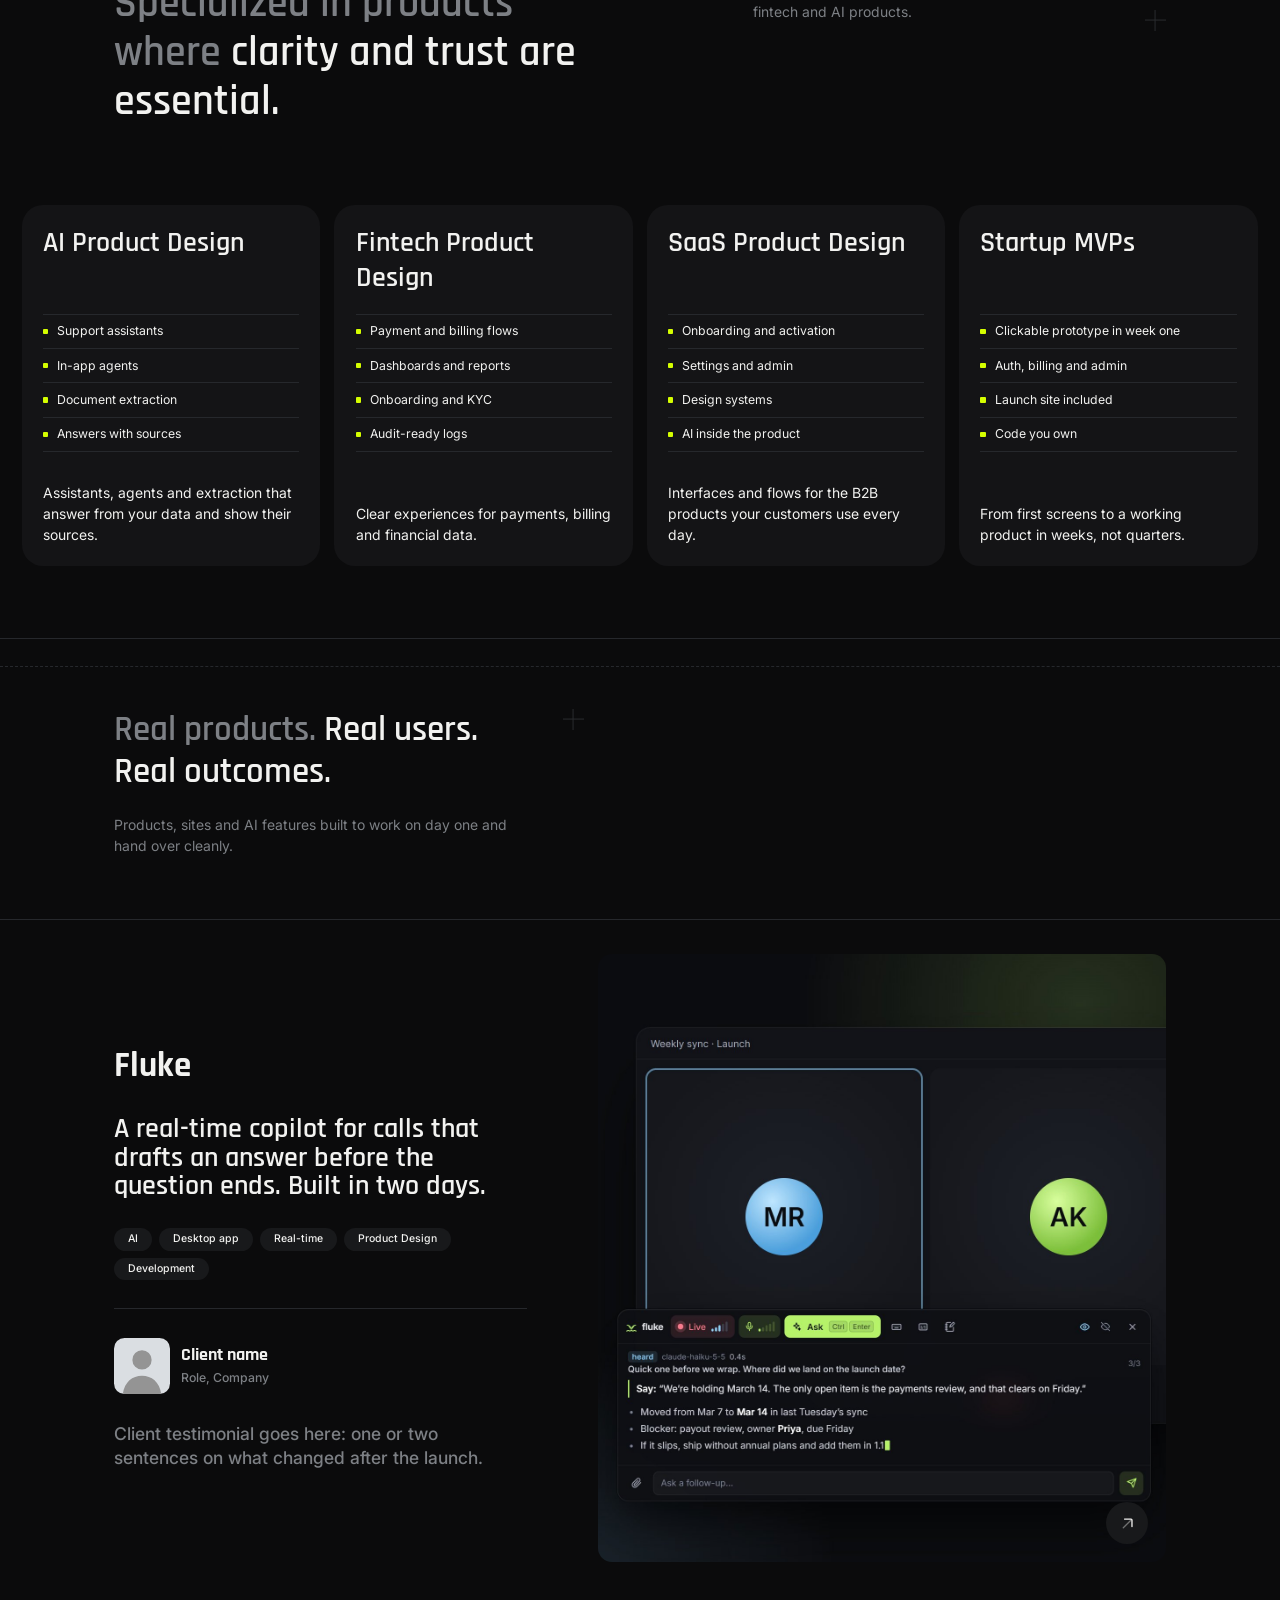
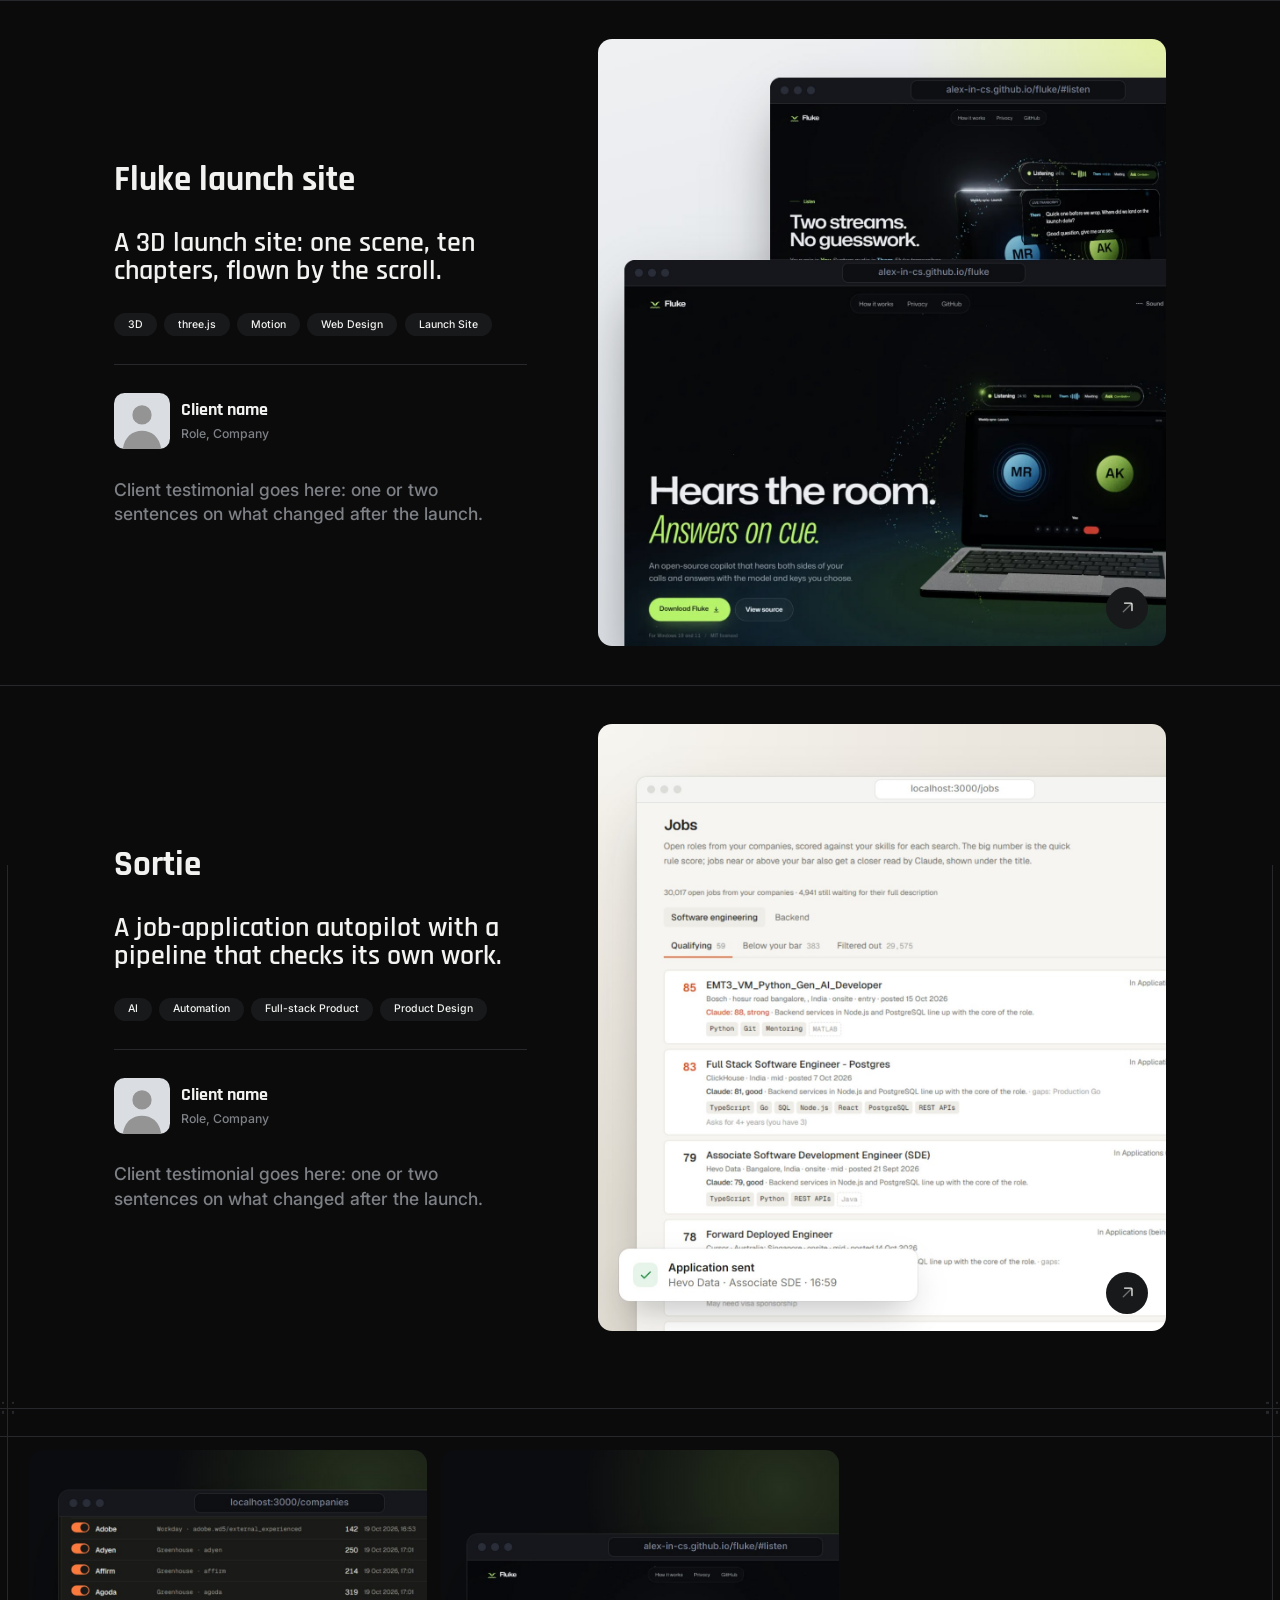
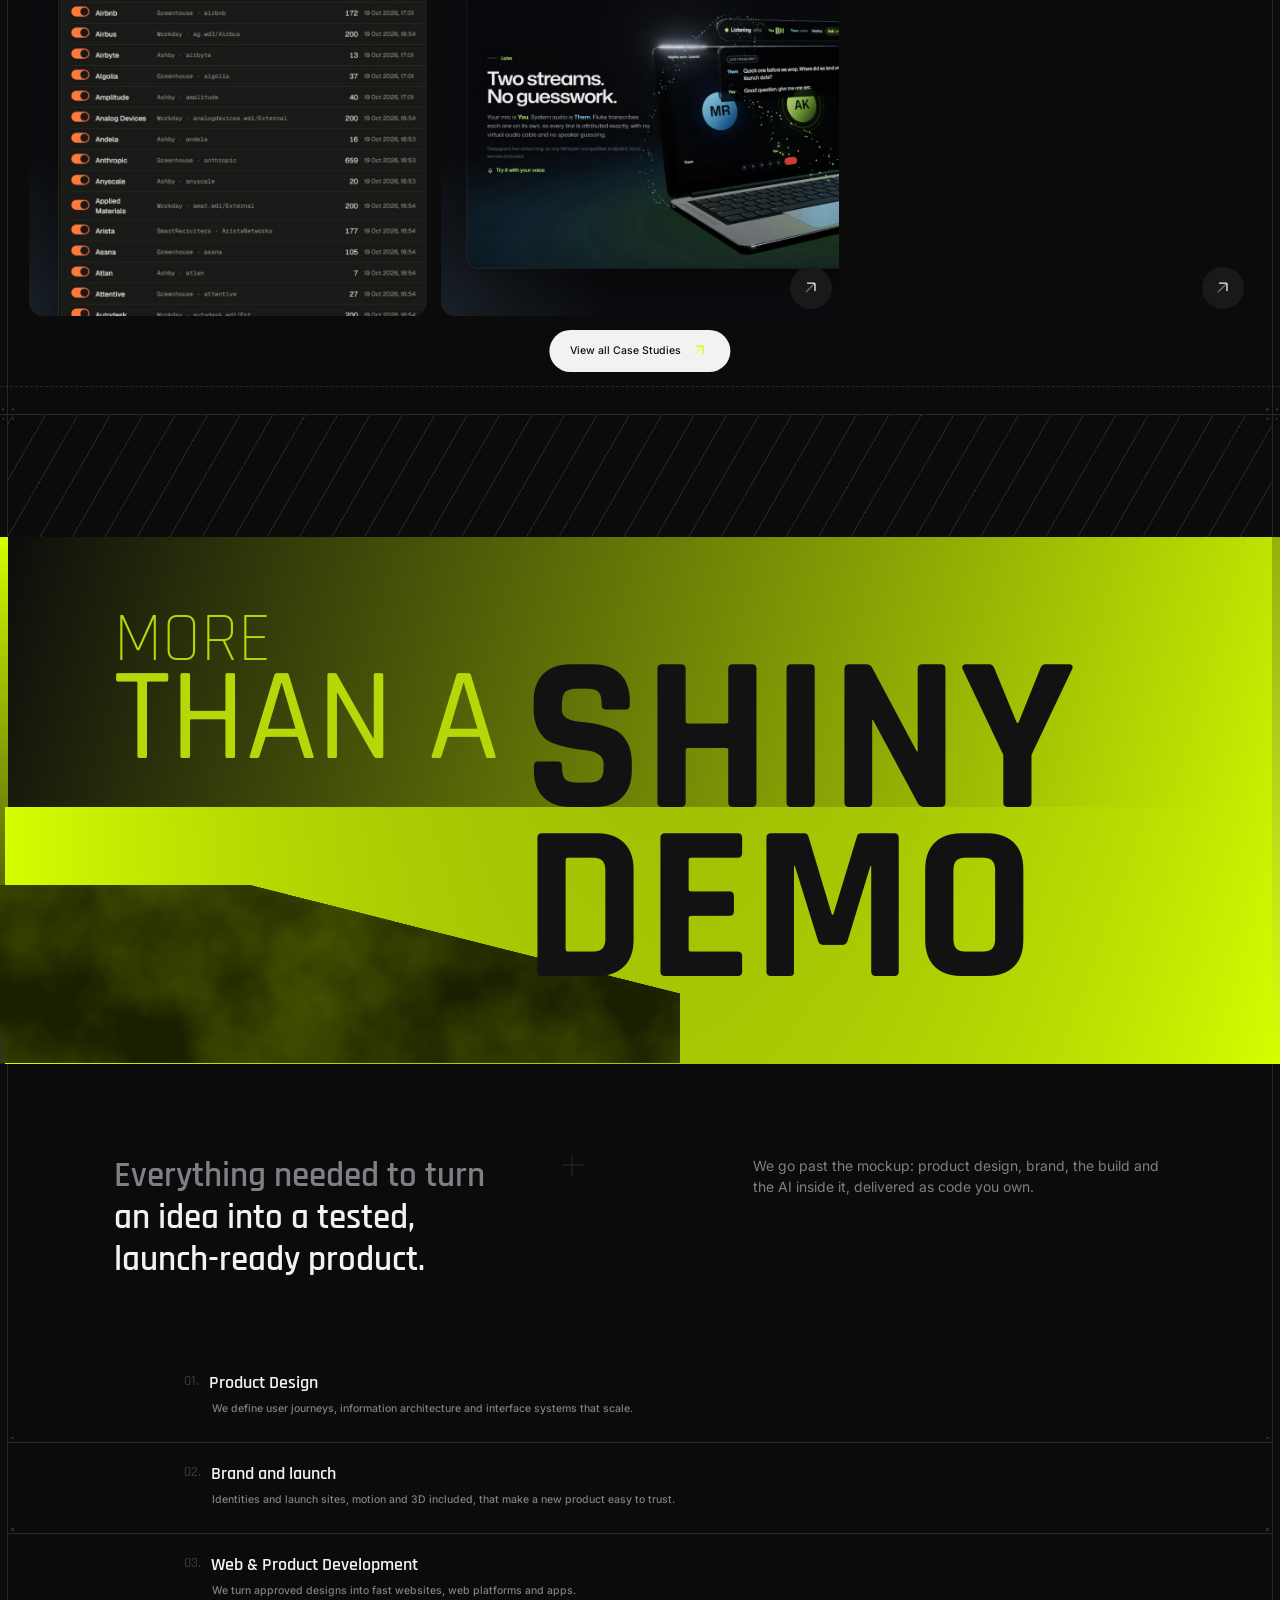
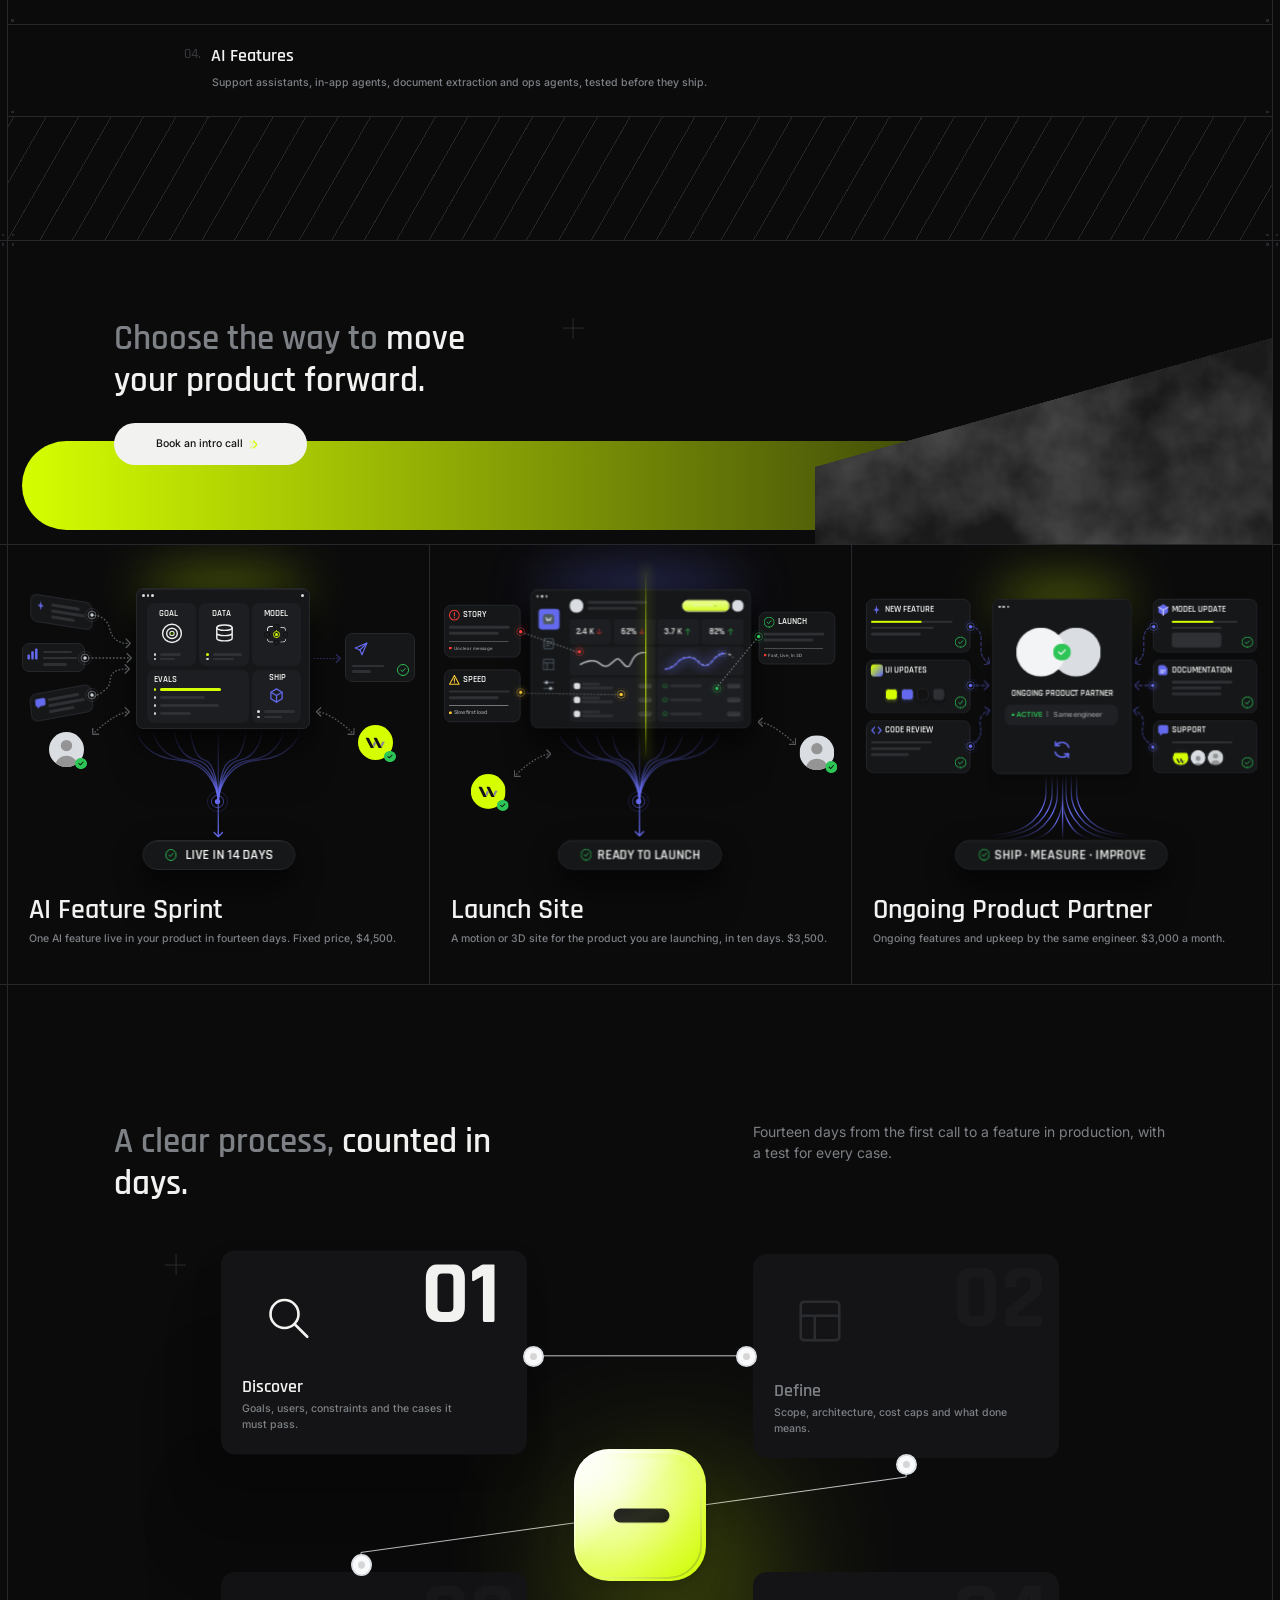
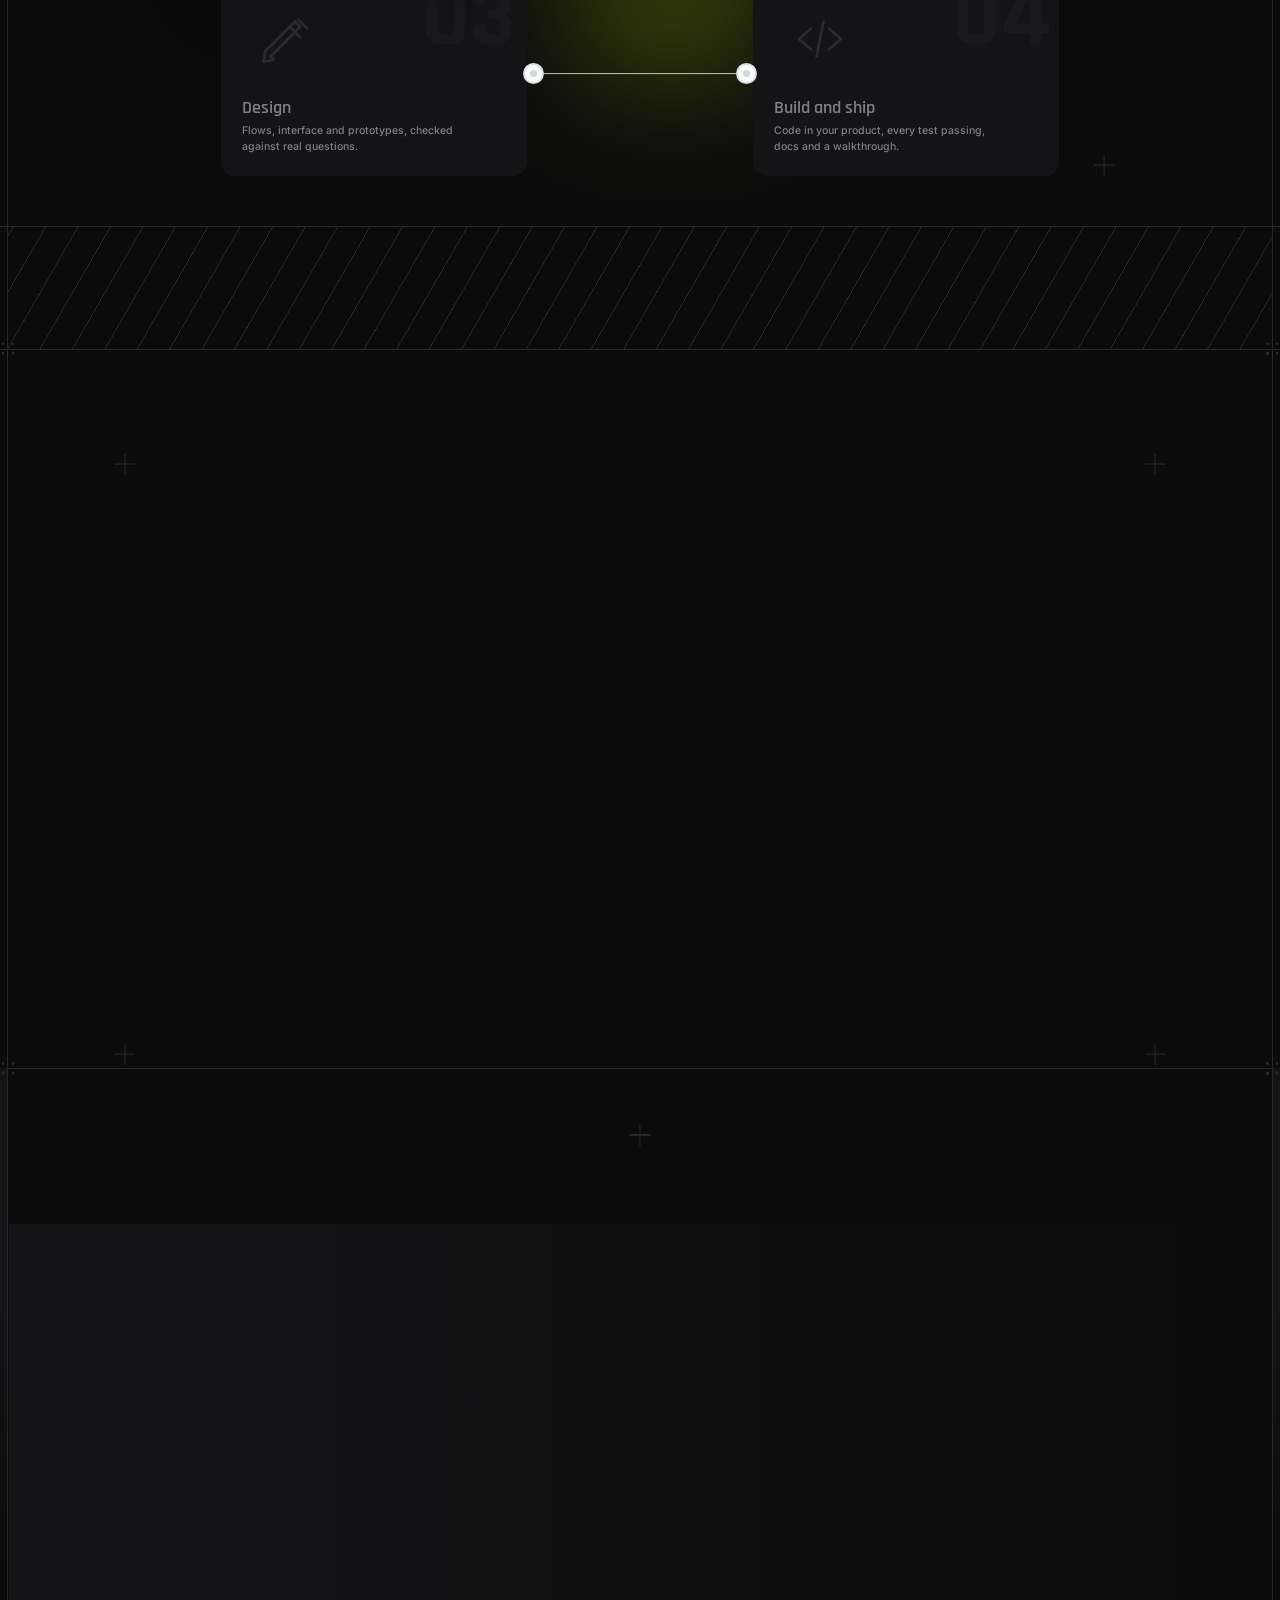
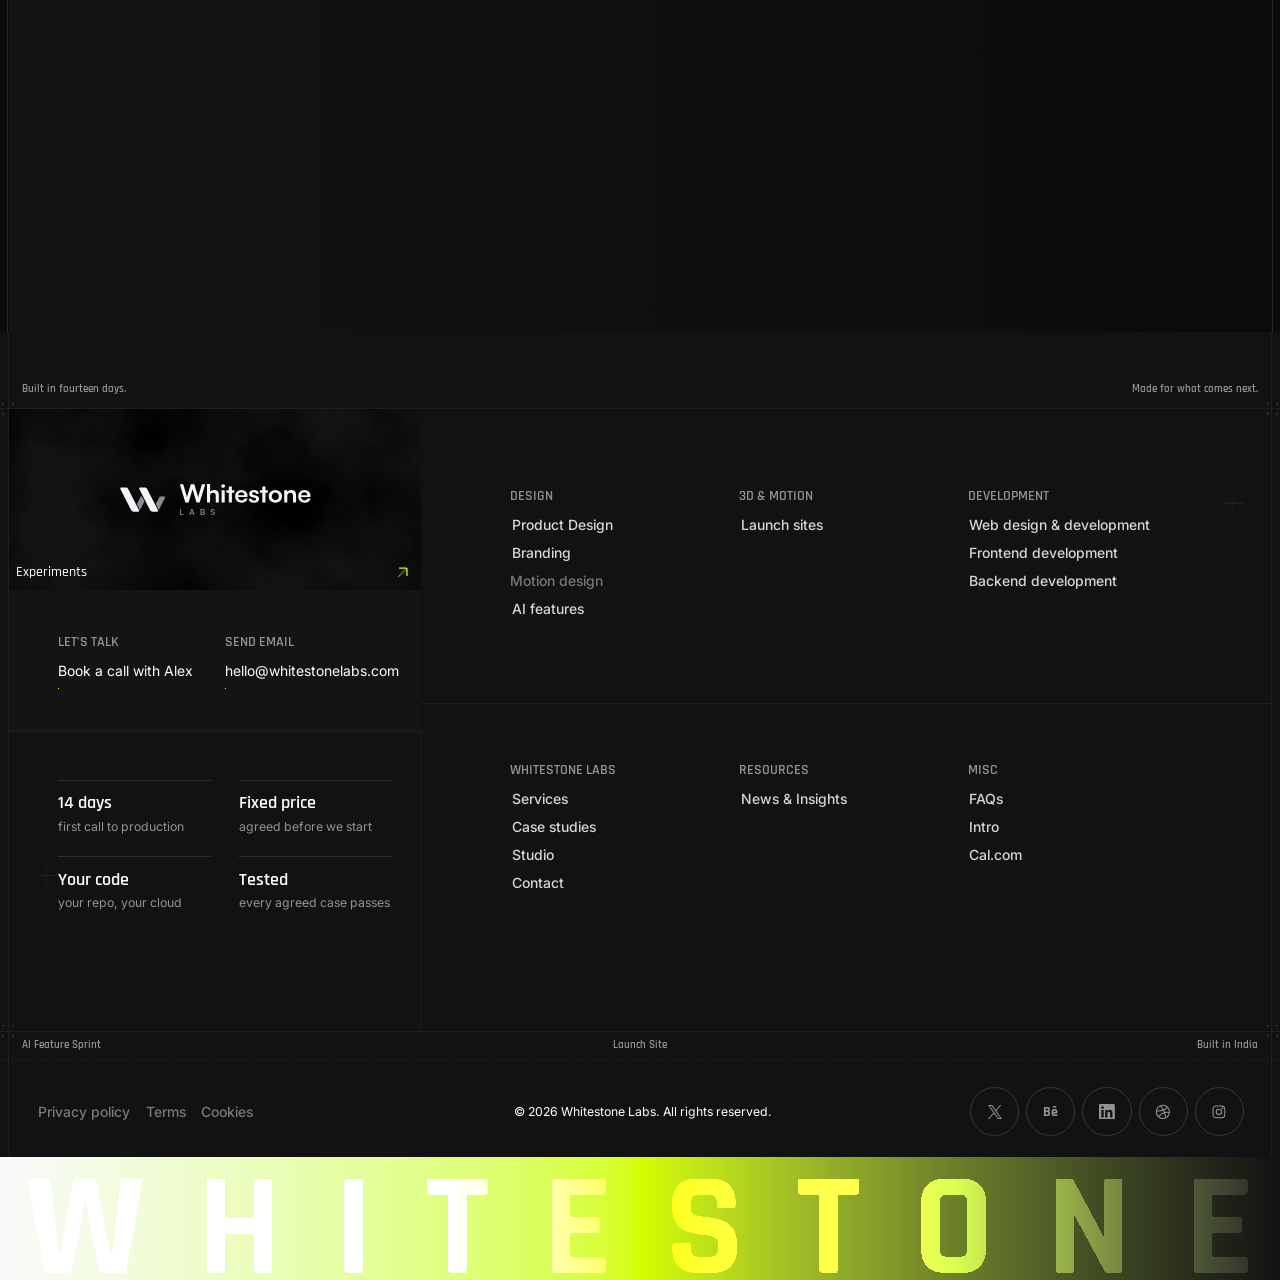
==== commit edcf79df: "Nav clock cycles London, Dubai, New York, Sydney every 4 s" ====
--- a/index.html
+++ b/index.html
@@ -37,7 +37,7 @@
     <div class="nav-tray">
       <p><span data-clock="Asia/Kolkata">Chandigarh</span></p>
       <p class="status"><span class="dot" aria-hidden="true"></span>Taking projects · Next slot December 2026</p>
-      <p><span data-clock="Europe/London">London</span></p>
+      <p><span data-clock="Europe/London" data-cycle="Europe/London=London;Asia/Dubai=Dubai;America/New_York=New York;Australia/Sydney=Sydney">London</span></p>
     </div>
   </header>
 
--- a/styles.css
+++ b/styles.css
@@ -392,3 +392,10 @@
    'translate' is separate from the reveal's 'transform', and the reveal's own transition wins until it is done. */
 main .ws-problems li[data-reveal] { transition: translate .5s var(--ease-spring-soft); }
 main .ws-problems li[data-reveal]:hover { translate: 0 -6px; }
+
+/* "More than a SHINY DEMO": the two big words were lime on lime; black ink in both themes */
+main section[aria-label="More than a shiny demo"] > div[aria-hidden] > p:nth-of-type(n+3) { color: #121212; }
+
+/* nav tray: the city clock that steps London > Dubai > New York > Sydney */
+.clock-cycle { display: inline-block; transition: opacity .25s ease, transform .25s ease; }
+.clock-cycle.is-out { opacity: 0; transform: translateY(-4px); }
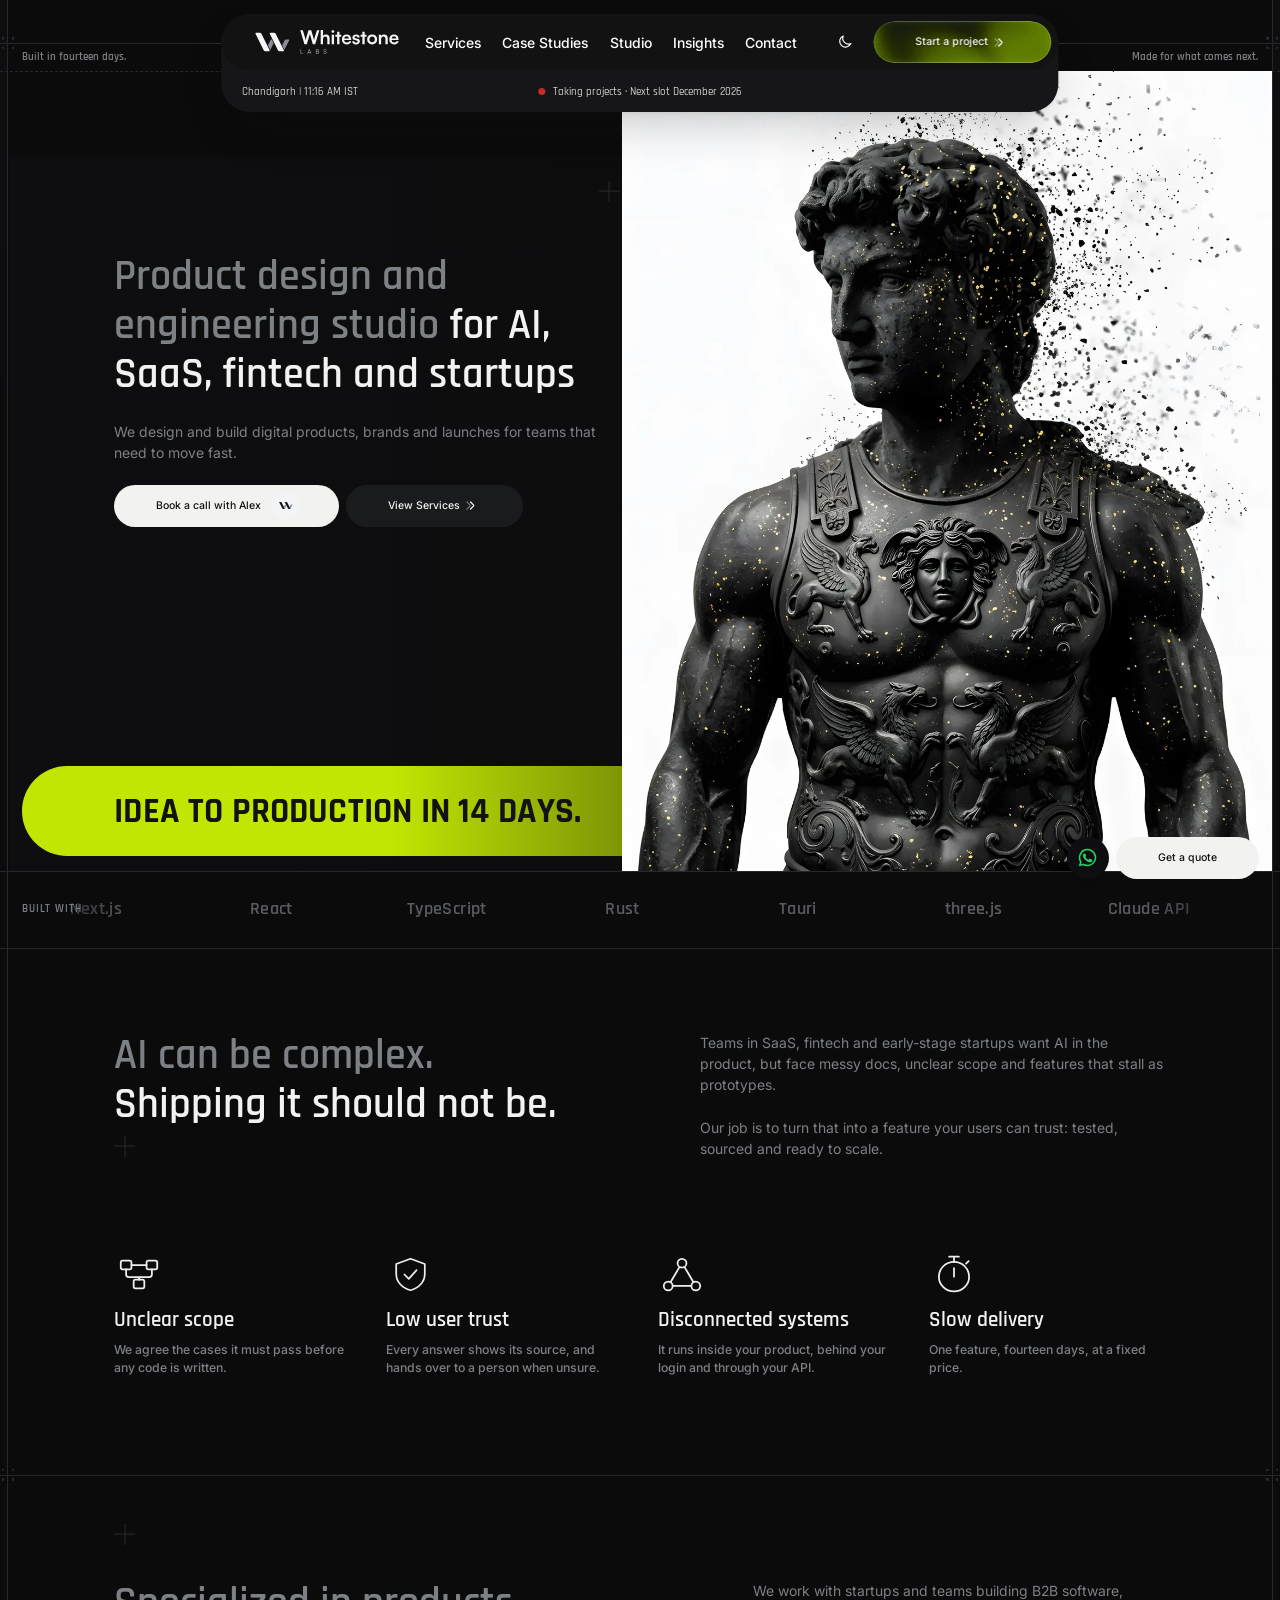
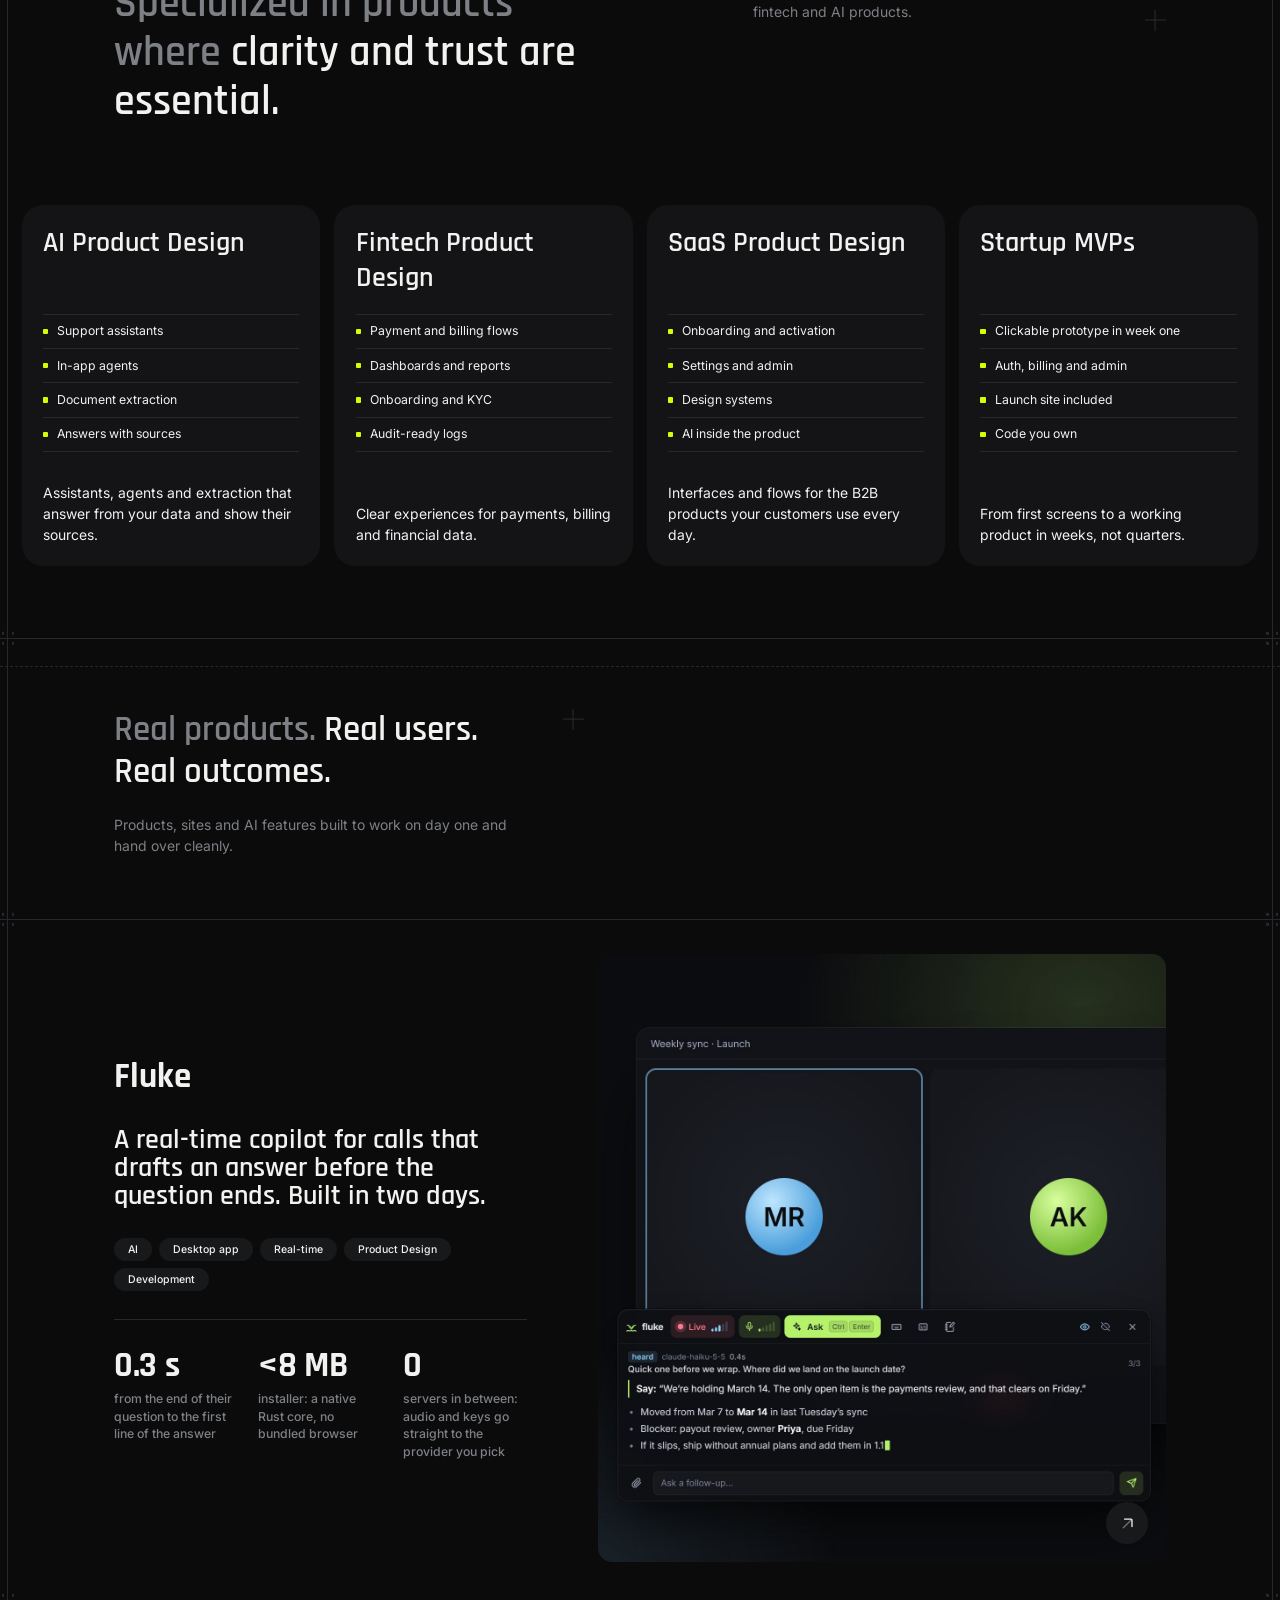
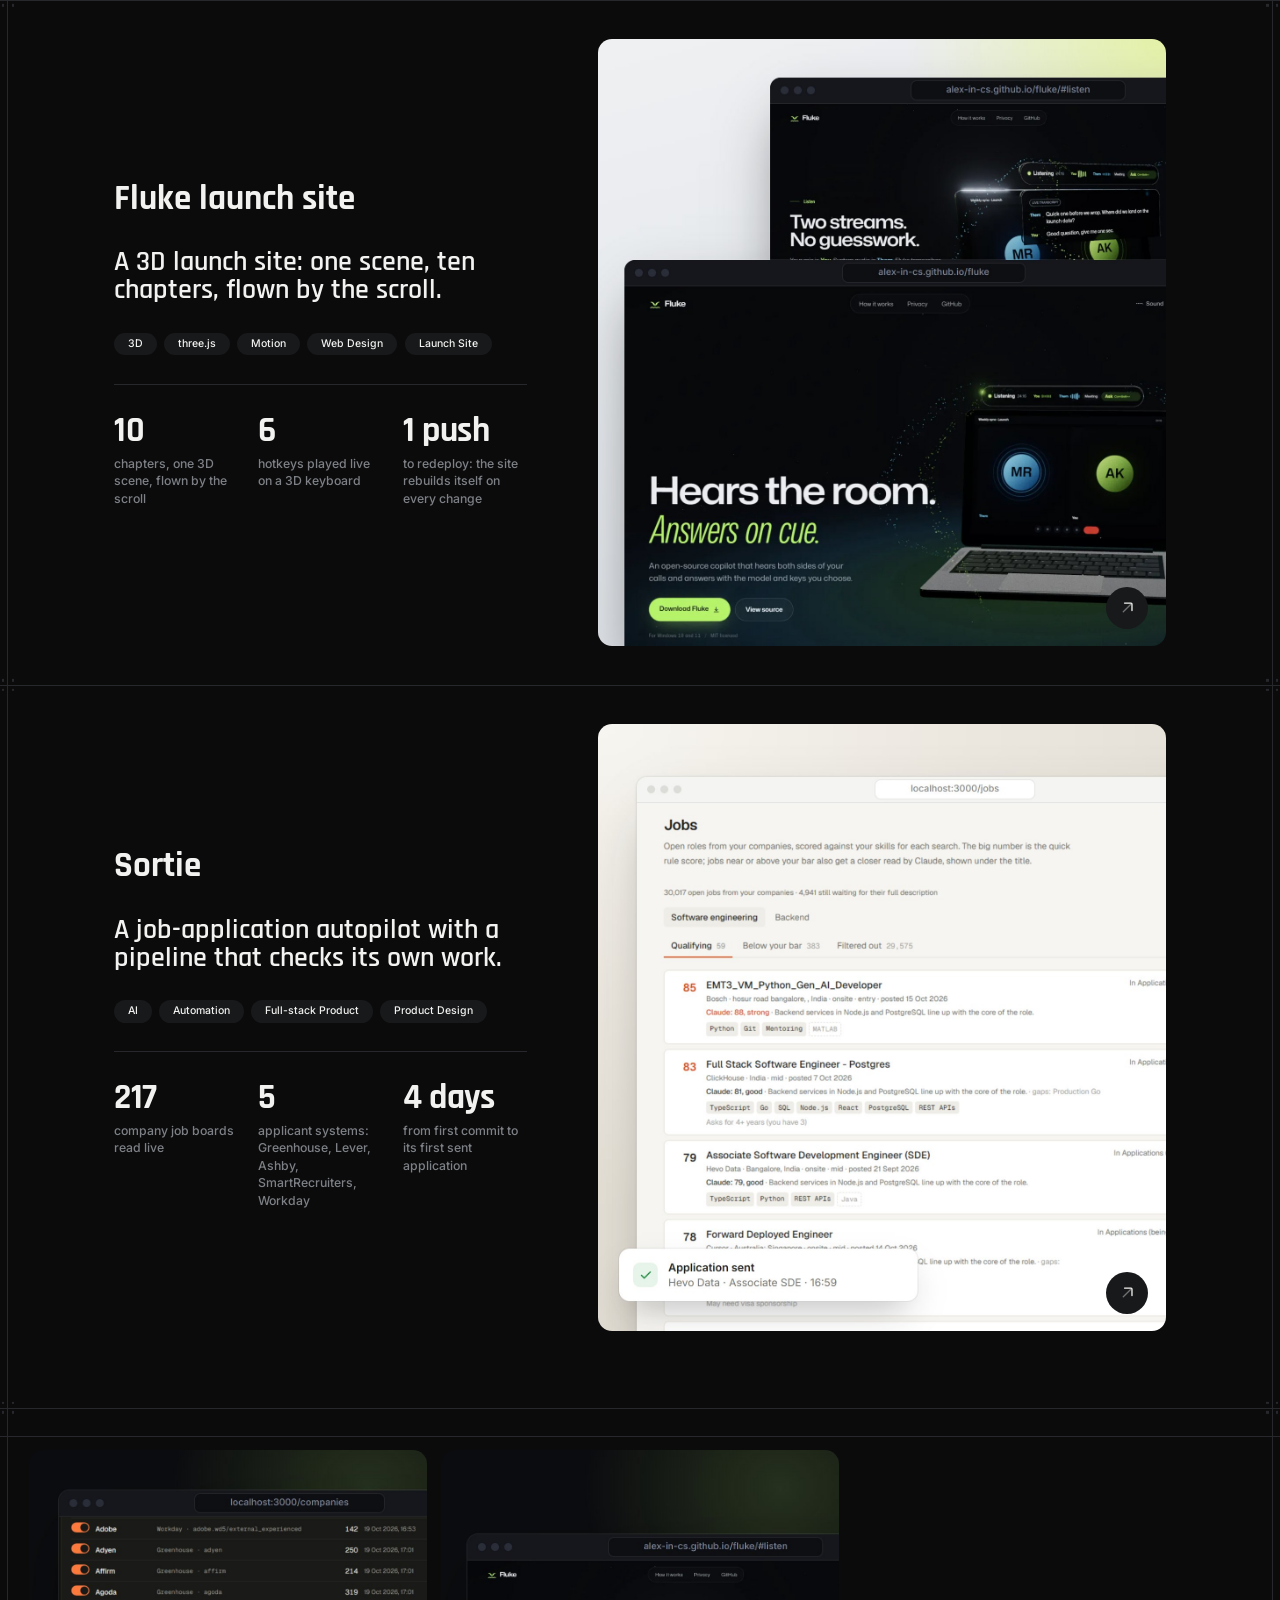
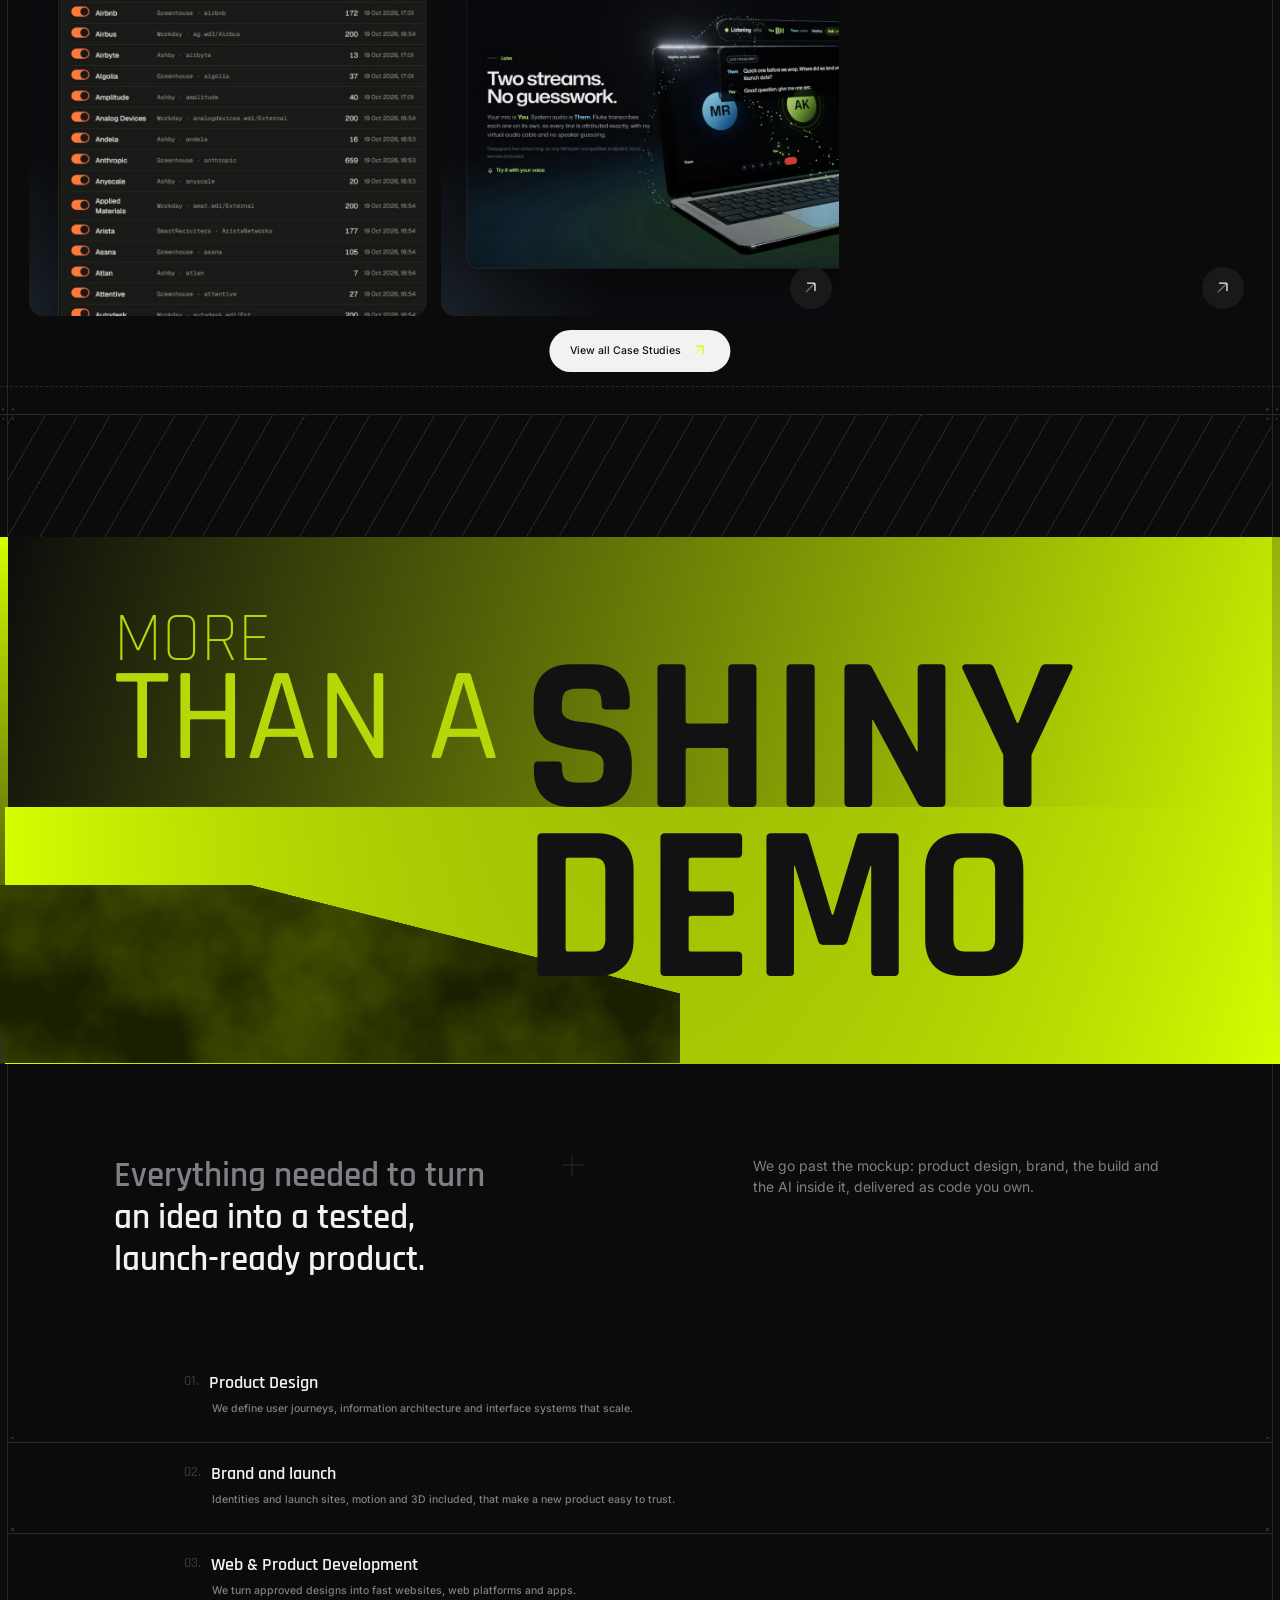
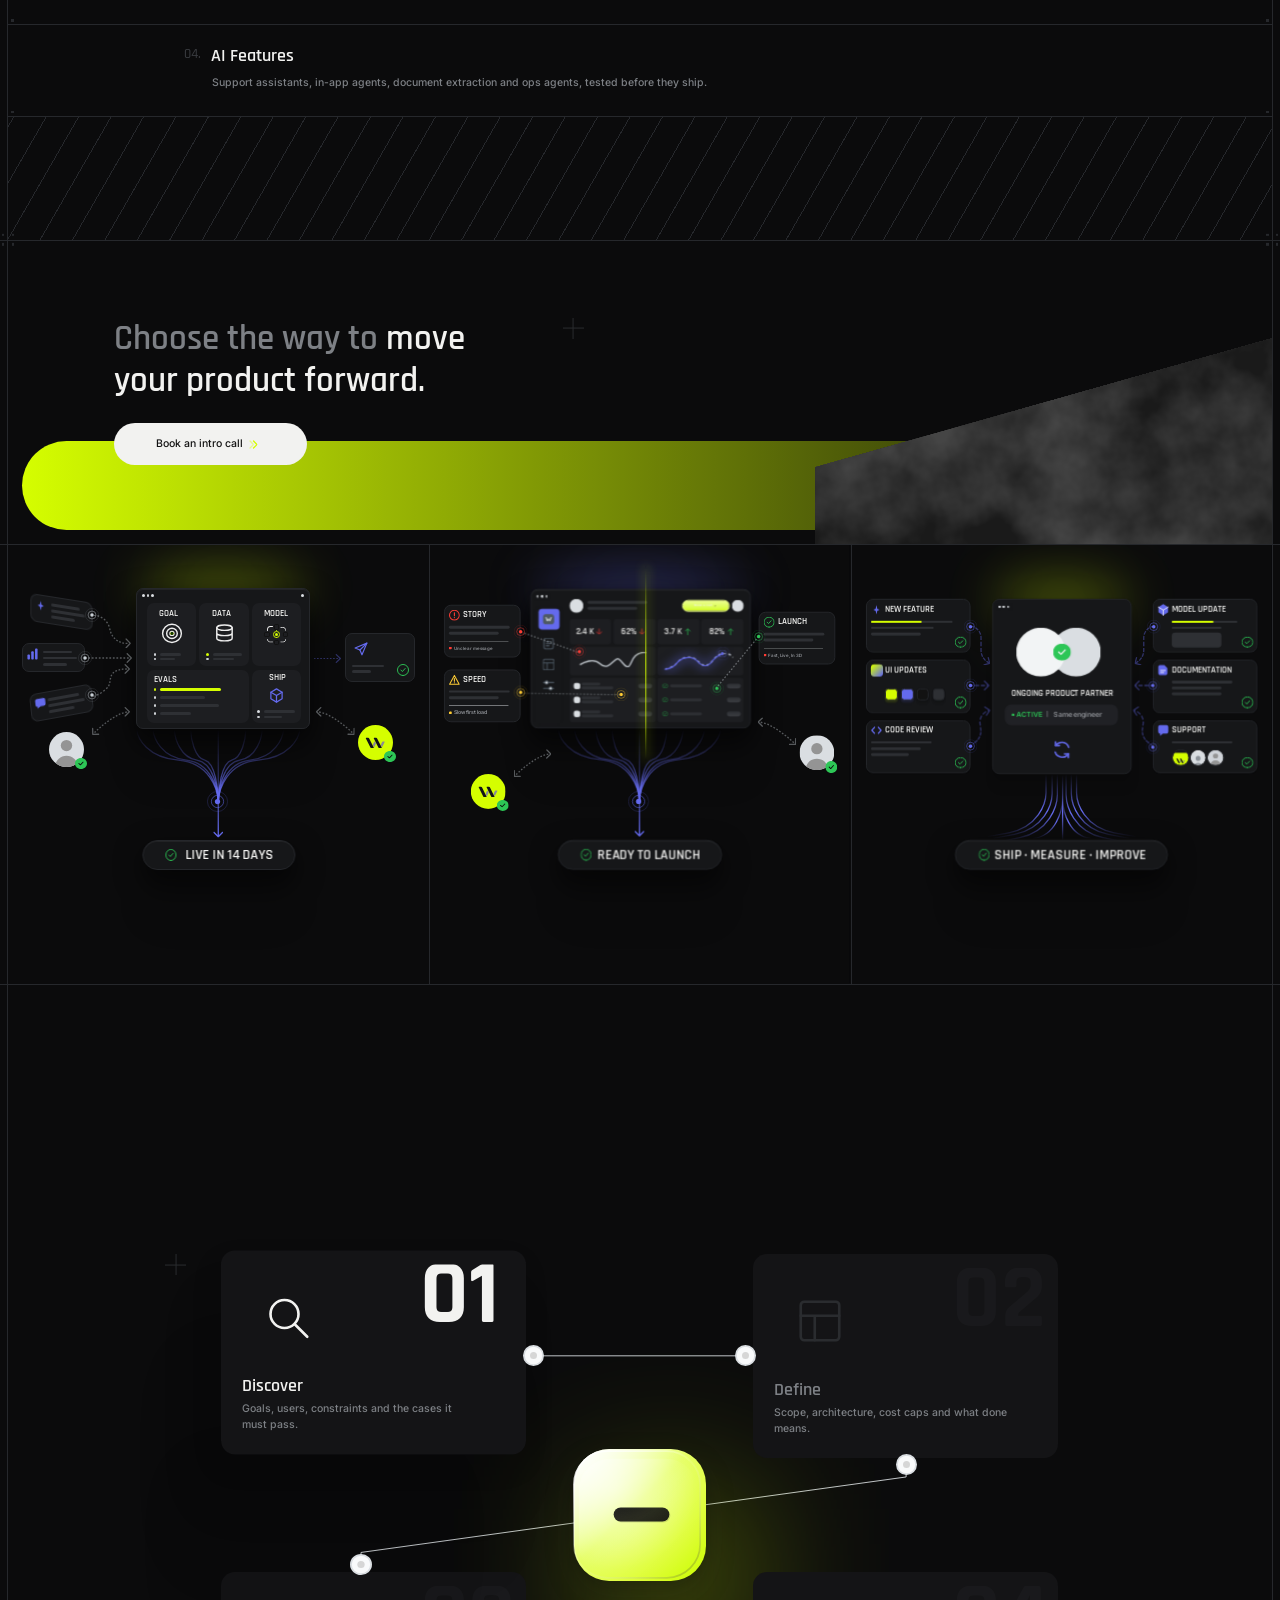
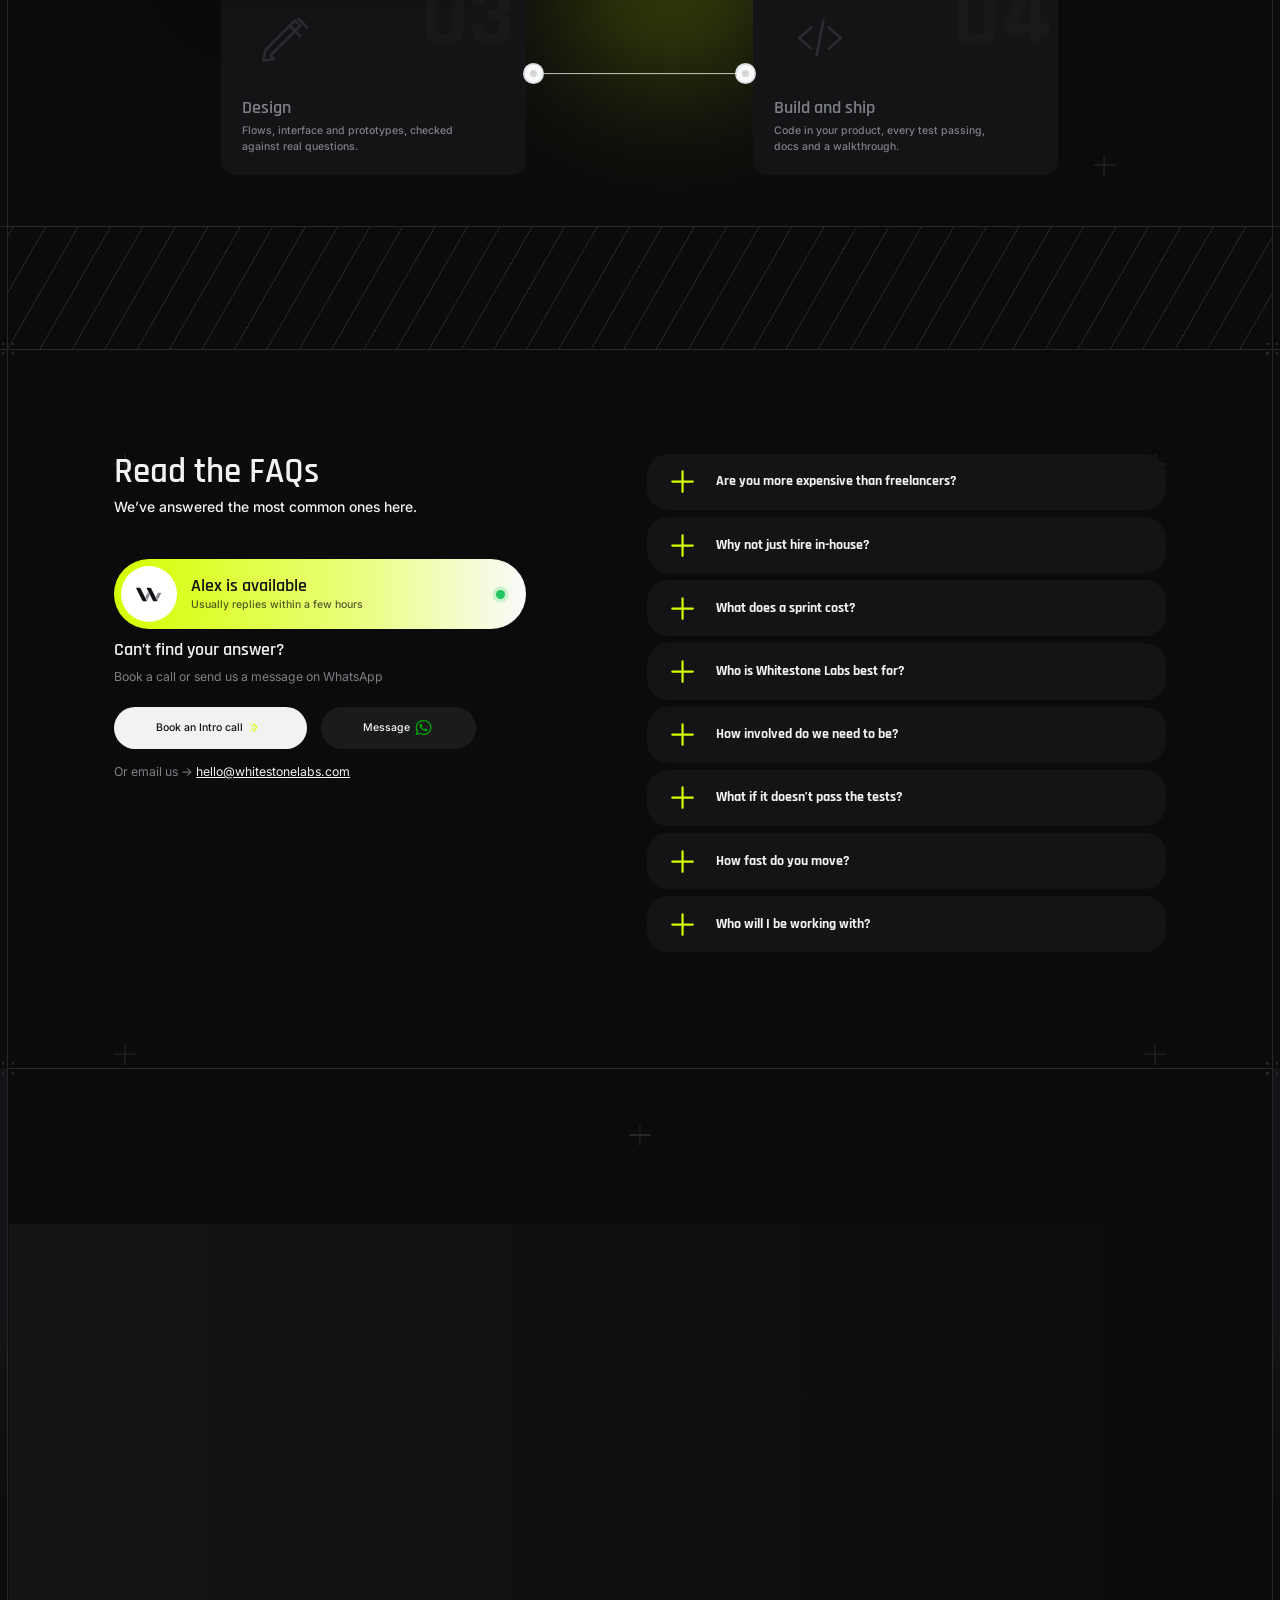
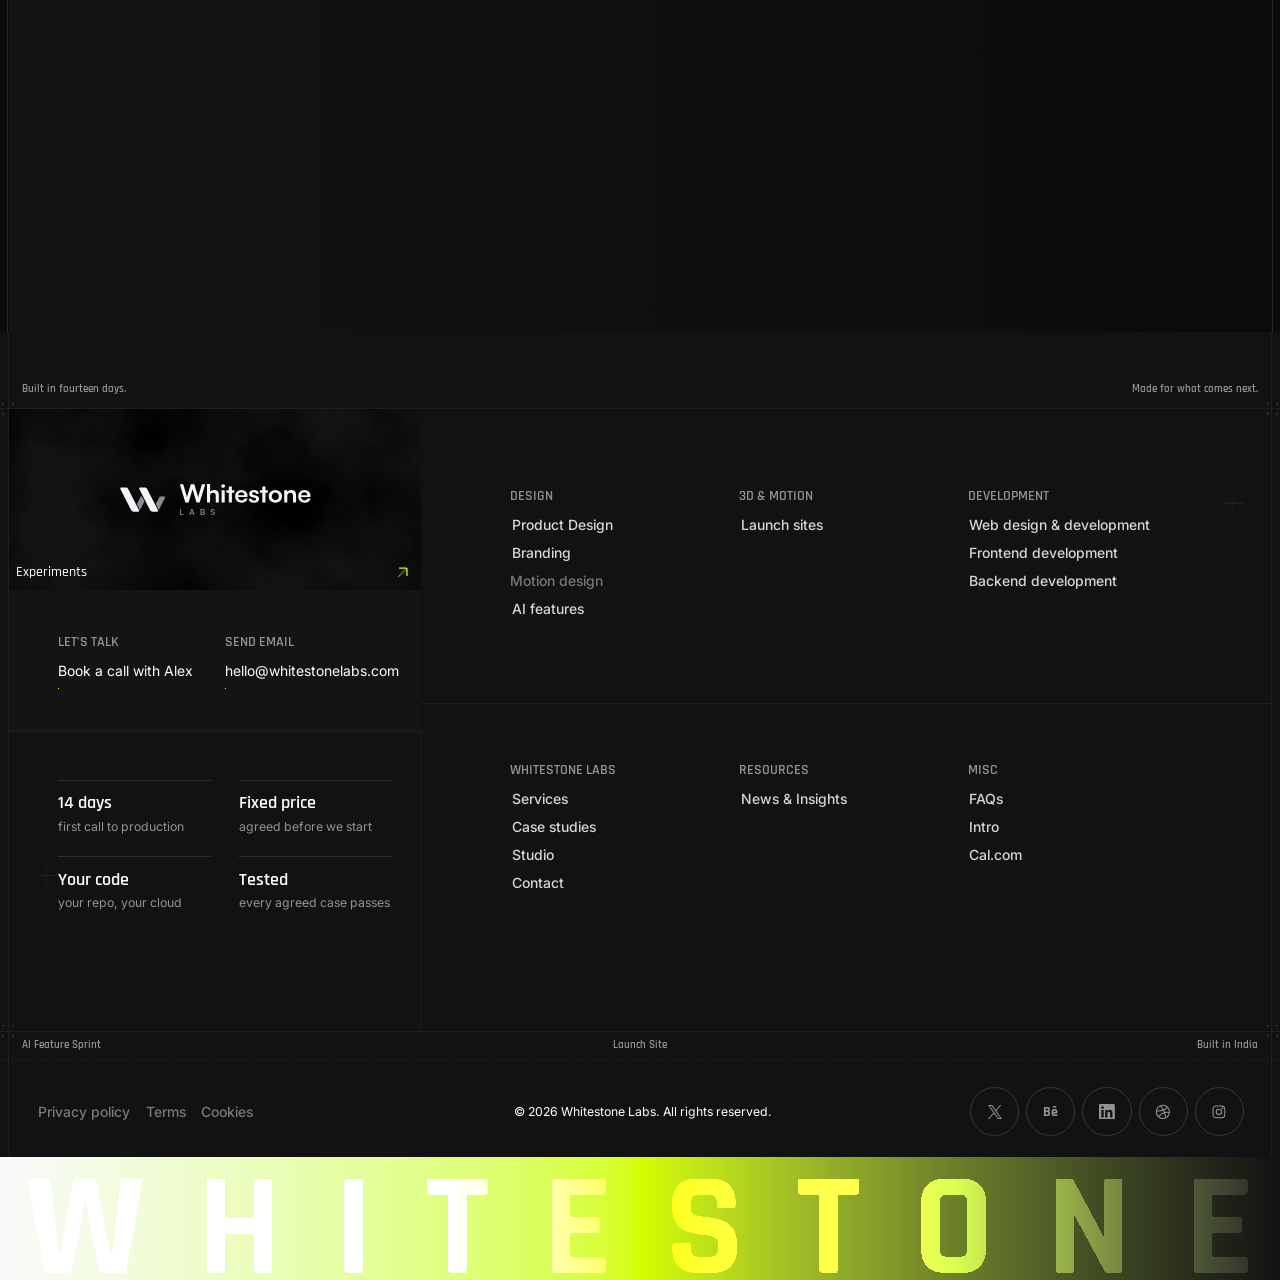
==== commit 063b8312: "Real project facts instead of placeholder testimonials; Built with strip" ====
--- a/index.html
+++ b/index.html
@@ -95,14 +95,13 @@
       </div>
       <span class="rule" style="top:992px" aria-hidden="true"></span>
 
-      <!-- client logos go here (placeholders until the real files arrive) -->
+      <!-- the stack we ship with (real tools; replace with client logos once there are real clients) -->
       <div class="clients">
+        <p class="clients-label">Built with</p>
         <div class="marquee">
           <ul>
-            <li><span>CLIENT 01</span></li><li><span>CLIENT 02</span></li><li><span>CLIENT 03</span></li><li><span>CLIENT 04</span></li>
-            <li><span>CLIENT 05</span></li><li><span>CLIENT 06</span></li><li><span>CLIENT 07</span></li><li><span>CLIENT 08</span></li>
-            <li aria-hidden="true"><span>CLIENT 01</span></li><li aria-hidden="true"><span>CLIENT 02</span></li><li aria-hidden="true"><span>CLIENT 03</span></li><li aria-hidden="true"><span>CLIENT 04</span></li>
-            <li aria-hidden="true"><span>CLIENT 05</span></li><li aria-hidden="true"><span>CLIENT 06</span></li><li aria-hidden="true"><span>CLIENT 07</span></li><li aria-hidden="true"><span>CLIENT 08</span></li>
+            <li><span>Next.js</span></li><li><span>React</span></li><li><span>TypeScript</span></li><li><span>Rust</span></li><li><span>Tauri</span></li><li><span>three.js</span></li><li><span>Claude API</span></li><li><span>SQLite</span></li>
+            <li aria-hidden="true"><span>Next.js</span></li><li aria-hidden="true"><span>React</span></li><li aria-hidden="true"><span>TypeScript</span></li><li aria-hidden="true"><span>Rust</span></li><li aria-hidden="true"><span>Tauri</span></li><li aria-hidden="true"><span>three.js</span></li><li aria-hidden="true"><span>Claude API</span></li><li aria-hidden="true"><span>SQLite</span></li>
           </ul>
         </div>
       </div>
@@ -110,7 +109,7 @@
     <!-- SECTIONS -->
 <section class="relative px-4 py-20 md:px-8 md:py-28 lg:h-[1080px] lg:p-0 ws-problems"><span aria-hidden="true" style="top:0" class="pointer-events-none absolute left-1/2 w-(--vw) -translate-x-1/2 border-t  border-border"></span><div class="max-lg:hidden"><span aria-hidden="true" class="pointer-events-none block size-6 absolute top-[214px] left-[121px]"><span class="absolute left-1/2 top-0 h-full w-px -translate-x-1/2 bg-dark-10"></span><span class="absolute top-1/2 left-0 h-px w-full -translate-y-1/2 bg-dark-10"></span></span><span aria-hidden="true" class="pointer-events-none block size-6 absolute top-[754px] left-[1295px]"><span class="absolute left-1/2 top-0 h-full w-px -translate-x-1/2 bg-dark-10"></span><span class="absolute top-1/2 left-0 h-px w-full -translate-y-1/2 bg-dark-10"></span></span></div><div class="flex flex-col gap-14 lg:absolute lg:top-[363px] ws-problems-body lg:left-[121px] lg:w-[1198px] lg:gap-[104px]"><div class="flex flex-col gap-6 lg:flex-row lg:items-start lg:gap-[137px]"><h2 class="font-display font-semibold text-dark-950 text-[34px] leading-[40px] md:text-5xl md:leading-14 lg:w-[530.5px]" data-reveal="lines"><span data-w="" class="text-dark-30">AI</span> <span data-w="" class="text-dark-30">can</span> <span data-w="" class="text-dark-30">be</span> <span data-w="" class="text-dark-30">complex.</span> <span data-w="">Shipping</span> <span data-w="">it</span> <span data-w="">should</span> <span data-w="">not</span> <span data-w="">be.</span> </h2><div data-reveal="up" class="flex flex-col gap-6 text-base leading-6 text-dark-30 lg:w-[530.5px]"><p>Teams in SaaS, fintech and early-stage startups want AI in the product, but face messy docs, unclear scope and features that stall as prototypes.</p><p>Our job is to turn that into a feature your users can trust: tested, sourced and ready to scale.</p></div></div><ul class="grid gap-10 sm:grid-cols-2 lg:grid-cols-4"><li data-reveal="slide" class="flex flex-col gap-2"><span class="flex size-14 items-center justify-center"><img alt="" loading="lazy" width="45" height="35.67" decoding="async" data-nimg="1" style="color:transparent" src="assets/s/icon-flow.svg"/></span><h3 class="font-display text-2xl leading-8 font-semibold text-dark-950">Unclear scope</h3><p class="text-sm leading-5 font-medium text-dark-30">We agree the cases it must pass before any code is written.</p></li><li data-reveal="slide" class="flex flex-col gap-2"><span class="flex size-14 items-center justify-center"><img alt="" loading="lazy" width="45" height="40.33" decoding="async" data-nimg="1" style="color:transparent" src="assets/s/icon-trust.svg"/></span><h3 class="font-display text-2xl leading-8 font-semibold text-dark-950">Low user trust</h3><p class="text-sm leading-5 font-medium text-dark-30">Every answer shows its source, and hands over to a person when unsure.</p></li><li data-reveal="slide" class="flex flex-col gap-2"><span class="flex size-14 items-center justify-center"><img alt="" loading="lazy" width="45" height="40.8" decoding="async" data-nimg="1" style="color:transparent" src="assets/s/icon-group.svg"/></span><h3 class="font-display text-2xl leading-8 font-semibold text-dark-950">Disconnected systems</h3><p class="text-sm leading-5 font-medium text-dark-30">It runs inside your product, behind your login and through your API.</p></li><li data-reveal="slide" class="flex flex-col gap-2"><span class="flex size-14 items-center justify-center"><img alt="" loading="lazy" width="45" height="45" decoding="async" data-nimg="1" style="color:transparent" src="assets/s/icon-speed.svg"/></span><h3 class="font-display text-2xl leading-8 font-semibold text-dark-950">Slow delivery</h3><p class="text-sm leading-5 font-medium text-dark-30">One feature, fourteen days, at a fixed price.</p></li></ul></div></section>
 <section class="relative px-4 pt-20 pb-4 md:px-8 md:pt-28 lg:h-[1429px] lg:p-0 ws-industries"><span aria-hidden="true" style="top:0" class="pointer-events-none absolute left-1/2 w-(--vw) -translate-x-1/2 border-t  border-border"></span><span aria-hidden="true" style="top:0" class="pointer-events-none absolute z-30 grid size-3.5 grid-cols-[3px_3px] content-between justify-between -left-[7px] -translate-y-1/2"><span class="size-[3px] bg-border"></span><span class="size-[3px] bg-border"></span><span class="size-[3px] bg-border"></span><span class="size-[3px] bg-border"></span></span><span aria-hidden="true" style="top:0" class="pointer-events-none absolute z-30 grid size-3.5 grid-cols-[3px_3px] content-between justify-between -right-[7px] -translate-y-1/2"><span class="size-[3px] bg-border"></span><span class="size-[3px] bg-border"></span><span class="size-[3px] bg-border"></span><span class="size-[3px] bg-border"></span></span><div class="max-lg:hidden"><span aria-hidden="true" class="pointer-events-none block size-6 absolute top-[56px] left-[121px]"><span class="absolute left-1/2 top-0 h-full w-px -translate-x-1/2 bg-dark-10"></span><span class="absolute top-1/2 left-0 h-px w-full -translate-y-1/2 bg-dark-10"></span></span></div><div class="flex flex-col gap-12 lg:absolute lg:top-[120px] lg:left-4 lg:w-[1408px] lg:items-center lg:gap-[88px]"><div class="flex w-full flex-col gap-6 lg:h-[168px] lg:flex-row lg:items-start lg:justify-center lg:gap-[153px]"><h2 class="font-display font-semibold text-dark-950 text-[34px] leading-[40px] md:text-5xl md:leading-14 lg:w-[575px]" data-reveal="lines"><span data-w="" class="text-dark-30">Specialized</span> <span data-w="" class="text-dark-30">in</span> <span data-w="" class="text-dark-30">products</span> <span data-w="" class="text-dark-30">where</span> <span data-w="">clarity</span> <span data-w="">and</span> <span data-w="">trust</span> <span data-w="">are</span> <span data-w="">essential.</span> </h2><p data-reveal="up" class="text-base leading-6 text-dark-30 lg:w-[470px]">We work with startups and teams building B2B software, fintech and AI products.</p></div><ul class="-mx-4 flex no-scrollbar snap-x snap-mandatory gap-4 overflow-x-auto px-4 pb-6 md:-mx-8 md:px-8 lg:mx-0 lg:w-full lg:overflow-visible lg:px-0 lg:pb-0"><li data-reveal="slide" data-sound-hover="true" tabindex="0" class="group relative flex h-[400px] w-[280px] shrink-0 snap-start flex-col gap-2 overflow-hidden rounded-3xl bg-white p-6 md:h-[440px] md:w-[320px] lg:h-[483px] lg:w-[340px] transition-[filter] duration-500 hover:drop-shadow-[0_13px_14.5px_rgba(0,0,0,0.1)] focus-visible:drop-shadow-[0_13px_14.5px_rgba(0,0,0,0.1)] focus-visible:outline-2 focus-visible:outline-violet max-lg:cursor-pointer max-lg:focus:drop-shadow-[0_13px_14.5px_rgba(0,0,0,0.1)] max-lg:focus:outline-none"><div class="flex flex-1 flex-col justify-between"><h3 class="font-display text-[28px] leading-9 font-semibold text-dark-950 md:text-[32px] md:leading-10">AI Product Design</h3><ul class="ws-card-list"><li>Support assistants</li><li>In-app agents</li><li>Document extraction</li><li>Answers with sources</li></ul><p class="text-base leading-6 text-dark-950">Assistants, agents and extraction that answer from your data and show their sources.</p></div></li><li data-reveal="slide" data-sound-hover="true" tabindex="0" class="group relative flex h-[400px] w-[280px] shrink-0 snap-start flex-col gap-2 overflow-hidden rounded-3xl bg-white p-6 md:h-[440px] md:w-[320px] lg:h-[483px] lg:w-[340px] transition-[filter] duration-500 hover:drop-shadow-[0_13px_14.5px_rgba(0,0,0,0.1)] focus-visible:drop-shadow-[0_13px_14.5px_rgba(0,0,0,0.1)] focus-visible:outline-2 focus-visible:outline-violet max-lg:cursor-pointer max-lg:focus:drop-shadow-[0_13px_14.5px_rgba(0,0,0,0.1)] max-lg:focus:outline-none"><div class="flex flex-1 flex-col justify-between"><h3 class="font-display text-[28px] leading-9 font-semibold text-dark-950 md:text-[32px] md:leading-10">Fintech Product Design</h3><ul class="ws-card-list"><li>Payment and billing flows</li><li>Dashboards and reports</li><li>Onboarding and KYC</li><li>Audit-ready logs</li></ul><p class="text-base leading-6 text-dark-950">Clear experiences for payments, billing and financial data.</p></div></li><li data-reveal="slide" data-sound-hover="true" tabindex="0" class="group relative flex h-[400px] w-[280px] shrink-0 snap-start flex-col gap-2 overflow-hidden rounded-3xl bg-white p-6 md:h-[440px] md:w-[320px] lg:h-[483px] lg:w-[340px] transition-[filter] duration-500 hover:drop-shadow-[0_13px_14.5px_rgba(0,0,0,0.1)] focus-visible:drop-shadow-[0_13px_14.5px_rgba(0,0,0,0.1)] focus-visible:outline-2 focus-visible:outline-violet max-lg:cursor-pointer max-lg:focus:drop-shadow-[0_13px_14.5px_rgba(0,0,0,0.1)] max-lg:focus:outline-none"><div class="flex flex-1 flex-col justify-between"><h3 class="font-display text-[28px] leading-9 font-semibold text-dark-950 md:text-[32px] md:leading-10">SaaS Product Design</h3><ul class="ws-card-list"><li>Onboarding and activation</li><li>Settings and admin</li><li>Design systems</li><li>AI inside the product</li></ul><p class="text-base leading-6 text-dark-950">Interfaces and flows for the B2B products your customers use every day.</p></div></li><li data-reveal="slide" data-sound-hover="true" tabindex="0" class="group relative flex h-[400px] w-[280px] shrink-0 snap-start flex-col gap-2 overflow-hidden rounded-3xl bg-white p-6 md:h-[440px] md:w-[320px] lg:h-[483px] lg:w-[340px] transition-[filter] duration-500 hover:drop-shadow-[0_13px_14.5px_rgba(0,0,0,0.1)] focus-visible:drop-shadow-[0_13px_14.5px_rgba(0,0,0,0.1)] focus-visible:outline-2 focus-visible:outline-violet max-lg:cursor-pointer max-lg:focus:drop-shadow-[0_13px_14.5px_rgba(0,0,0,0.1)] max-lg:focus:outline-none"><div class="flex flex-1 flex-col justify-between"><h3 class="font-display text-[28px] leading-9 font-semibold text-dark-950 md:text-[32px] md:leading-10">Startup MVPs</h3><ul class="ws-card-list"><li>Clickable prototype in week one</li><li>Auth, billing and admin</li><li>Launch site included</li><li>Code you own</li></ul><p class="text-base leading-6 text-dark-950">From first screens to a working product in weeks, not quarters.</p></div></li></ul></div></section>
-<section id="work" class="relative px-4 pt-20 pb-16 md:px-8 md:pt-28 lg:h-[3390px] lg:p-0"><span aria-hidden="true" style="top:0" class="pointer-events-none absolute left-1/2 w-(--vw) -translate-x-1/2 border-t  border-border"></span><span aria-hidden="true" style="top:0" class="pointer-events-none absolute z-30 grid size-3.5 grid-cols-[3px_3px] content-between justify-between -left-[7px] -translate-y-1/2"><span class="size-[3px] bg-border"></span><span class="size-[3px] bg-border"></span><span class="size-[3px] bg-border"></span><span class="size-[3px] bg-border"></span></span><span aria-hidden="true" style="top:0" class="pointer-events-none absolute z-30 grid size-3.5 grid-cols-[3px_3px] content-between justify-between -right-[7px] -translate-y-1/2"><span class="size-[3px] bg-border"></span><span class="size-[3px] bg-border"></span><span class="size-[3px] bg-border"></span><span class="size-[3px] bg-border"></span></span><div class="max-lg:hidden"><span aria-hidden="true" style="top:32px" class="pointer-events-none absolute left-1/2 w-(--vw) -translate-x-1/2 border-t border-dashed border-border"></span><span aria-hidden="true" class="pointer-events-none block size-6 absolute top-20 left-[632px]"><span class="absolute left-1/2 top-0 h-full w-px -translate-x-1/2 bg-dark-10"></span><span class="absolute top-1/2 left-0 h-px w-full -translate-y-1/2 bg-dark-10"></span></span><span aria-hidden="true" style="top:320px" class="pointer-events-none absolute left-1/2 w-(--vw) -translate-x-1/2 border-t  border-border"></span><span aria-hidden="true" style="top:320px" class="pointer-events-none absolute z-30 grid size-3.5 grid-cols-[3px_3px] content-between justify-between -left-[7px] -translate-y-1/2"><span class="size-[3px] bg-border"></span><span class="size-[3px] bg-border"></span><span class="size-[3px] bg-border"></span><span class="size-[3px] bg-border"></span></span><span aria-hidden="true" style="top:320px" class="pointer-events-none absolute z-30 grid size-3.5 grid-cols-[3px_3px] content-between justify-between -right-[7px] -translate-y-1/2"><span class="size-[3px] bg-border"></span><span class="size-[3px] bg-border"></span><span class="size-[3px] bg-border"></span><span class="size-[3px] bg-border"></span></span><span aria-hidden="true" style="top:1096px" class="pointer-events-none absolute left-1/2 w-(--vw) -translate-x-1/2 border-t  border-border"></span><span aria-hidden="true" style="top:1096px" class="pointer-events-none absolute z-30 grid size-3.5 grid-cols-[3px_3px] content-between justify-between -left-[7px] -translate-y-1/2"><span class="size-[3px] bg-border"></span><span class="size-[3px] bg-border"></span><span class="size-[3px] bg-border"></span><span class="size-[3px] bg-border"></span></span><span aria-hidden="true" style="top:1096px" class="pointer-events-none absolute z-30 grid size-3.5 grid-cols-[3px_3px] content-between justify-between -right-[7px] -translate-y-1/2"><span class="size-[3px] bg-border"></span><span class="size-[3px] bg-border"></span><span class="size-[3px] bg-border"></span><span class="size-[3px] bg-border"></span></span><span aria-hidden="true" style="top:1876px" class="pointer-events-none absolute left-1/2 w-(--vw) -translate-x-1/2 border-t  border-border"></span><span aria-hidden="true" style="top:1876px" class="pointer-events-none absolute z-30 grid size-3.5 grid-cols-[3px_3px] content-between justify-between -left-[7px] -translate-y-1/2"><span class="size-[3px] bg-border"></span><span class="size-[3px] bg-border"></span><span class="size-[3px] bg-border"></span><span class="size-[3px] bg-border"></span></span><span aria-hidden="true" style="top:1876px" class="pointer-events-none absolute z-30 grid size-3.5 grid-cols-[3px_3px] content-between justify-between -right-[7px] -translate-y-1/2"><span class="size-[3px] bg-border"></span><span class="size-[3px] bg-border"></span><span class="size-[3px] bg-border"></span><span class="size-[3px] bg-border"></span></span><span aria-hidden="true" style="top:2699px" class="pointer-events-none absolute left-1/2 w-(--vw) -translate-x-1/2 border-t  border-border"></span><span aria-hidden="true" style="top:2699px" class="pointer-events-none absolute z-30 grid size-3.5 grid-cols-[3px_3px] content-between justify-between -left-[7px] -translate-y-1/2"><span class="size-[3px] bg-border"></span><span class="size-[3px] bg-border"></span><span class="size-[3px] bg-border"></span><span class="size-[3px] bg-border"></span></span><span aria-hidden="true" style="top:2699px" class="pointer-events-none absolute z-30 grid size-3.5 grid-cols-[3px_3px] content-between justify-between -right-[7px] -translate-y-1/2"><span class="size-[3px] bg-border"></span><span class="size-[3px] bg-border"></span><span class="size-[3px] bg-border"></span><span class="size-[3px] bg-border"></span></span><span aria-hidden="true" style="top:2731px" class="pointer-events-none absolute left-1/2 w-(--vw) -translate-x-1/2 border-t  border-border"></span><span aria-hidden="true" style="top:3358px" class="pointer-events-none absolute left-1/2 w-(--vw) -translate-x-1/2 border-t border-dashed border-border"></span></div><div class="flex flex-col gap-2 lg:absolute lg:top-20 lg:left-[121px] lg:w-[471px]"><div class="flex flex-col gap-6"><h2 class="font-display font-semibold text-dark-950 text-[32px] leading-[38px] md:text-[40px] md:leading-12 " data-reveal="lines"><span data-w="" class="text-dark-30">Real</span> <span data-w="" class="text-dark-30">products.</span> <span data-w="">Real</span> <span data-w="">users.</span> <span data-w="">Real</span> <span data-w="">outcomes.</span> </h2><p data-reveal="up" class="text-base leading-6 text-dark-30 lg:w-[470px]">Products, sites and AI features built to work on day one and hand over cleanly.</p></div></div><div class="-mx-4 mt-14 border-t border-border px-4 pt-14 md:-mx-8 md:px-8 lg:absolute lg:left-[121px] lg:mx-0 lg:mt-0 lg:border-0 lg:p-0 lg:[top:var(--top)]" style="--top:360px"><article data-reveal="slide" class="group/case flex flex-col gap-10 lg:flex-row lg:items-center lg:gap-[81px]"><div class="flex w-full flex-col gap-8 lg:w-[470px] lg:shrink-0"><div class="flex flex-wrap items-center gap-4 md:gap-8"><span class="font-display text-[40px] leading-12 font-bold text-dark-950">Fluke</span></div><div class="flex flex-col gap-8 lg:flex-col-reverse"><ul class="flex flex-wrap gap-2"><li class="rounded-2xl bg-surface px-4 py-1 text-xs leading-[18px] font-medium text-dark-950">AI</li><li class="rounded-2xl bg-surface px-4 py-1 text-xs leading-[18px] font-medium text-dark-950">Desktop app</li><li class="rounded-2xl bg-surface px-4 py-1 text-xs leading-[18px] font-medium text-dark-950">Real-time</li><li class="rounded-2xl bg-surface px-4 py-1 text-xs leading-[18px] font-medium text-dark-950">Product Design</li><li class="rounded-2xl bg-surface px-4 py-1 text-xs leading-[18px] font-medium text-dark-950">Development</li></ul><h3 class="font-display text-[28px] leading-8 font-semibold text-text-title lg:text-[32px]">A real-time copilot for calls that drafts an answer before the question ends. Built in two days.</h3></div><hr class="border-border"/><div class="flex w-full flex-col gap-8 lg:w-[469px]"><div class="flex items-center gap-3"><img alt="" loading="lazy" width="64" height="64" decoding="async" data-nimg="1" class="size-12 shrink-0 rounded-xl object-cover lg:size-16" style="color:transparent" src="assets/s/ph-avatar.svg"/><div class="flex flex-col gap-1"><p class="font-display text-xl leading-6 font-bold text-dark-950">Client name</p><p class="text-sm leading-5 font-medium text-dark-30">Role, Company</p></div></div><blockquote class="text-sm leading-5 font-medium text-dark-30 lg:text-xl lg:leading-7">Client testimonial goes here: one or two sentences on what changed after the launch.</blockquote></div></div><a class="group relative aspect-[390/531] w-full shrink-0 overflow-hidden rounded-2xl md:aspect-[647/531] lg:aspect-auto lg:h-[692px] lg:w-[647px]" aria-label="View case study" href="#work"><img alt="" loading="lazy" width="647" height="692" decoding="async" data-nimg="1" class="size-full object-cover transition-transform duration-700 ease-(--ease-out-expo) group-hover/case:scale-[1.09]" style="color:transparent" src="assets/s/cover-fluke.jpg"/><span aria-hidden="true" class="absolute right-2 bottom-2 flex size-12 items-center justify-center rounded-full bg-surface text-dark-950 lg:right-5 lg:bottom-5"><svg aria-hidden="true" class="" width="24" height="24" viewBox="0 0 24 24" fill="none"><g transform="rotate(135 12 12) translate(4.5 5.25)" stroke="currentColor" stroke-width="1.5" stroke-linecap="round" stroke-linejoin="round"><path d="M6.33579 12.75L1.04289 7.45711C0.652369 7.06658 0.652369 6.43342 1.04289 6.04289L6.33579 0.75"></path><path opacity="0.4" d="M14.3349 6.74936L1.33493 6.74936"></path></g></svg></span></a></article></div><div class="-mx-4 mt-14 border-t border-border px-4 pt-14 md:-mx-8 md:px-8 lg:absolute lg:left-[121px] lg:mx-0 lg:mt-0 lg:border-0 lg:p-0 lg:[top:var(--top)]" style="--top:1140px"><article data-reveal="slide" class="group/case flex flex-col gap-10 lg:flex-row lg:items-center lg:gap-[81px]"><div class="flex w-full flex-col gap-8 lg:w-[470px] lg:shrink-0"><div class="flex flex-wrap items-center gap-4 md:gap-8"><span class="font-display text-[40px] leading-12 font-bold text-dark-950">Fluke launch site</span></div><div class="flex flex-col gap-8 lg:flex-col-reverse"><ul class="flex flex-wrap gap-2"><li class="rounded-2xl bg-surface px-4 py-1 text-xs leading-[18px] font-medium text-dark-950">3D</li><li class="rounded-2xl bg-surface px-4 py-1 text-xs leading-[18px] font-medium text-dark-950">three.js</li><li class="rounded-2xl bg-surface px-4 py-1 text-xs leading-[18px] font-medium text-dark-950">Motion</li><li class="rounded-2xl bg-surface px-4 py-1 text-xs leading-[18px] font-medium text-dark-950">Web Design</li><li class="rounded-2xl bg-surface px-4 py-1 text-xs leading-[18px] font-medium text-dark-950">Launch Site</li></ul><h3 class="font-display text-[28px] leading-8 font-semibold text-text-title lg:text-[32px]">A 3D launch site: one scene, ten chapters, flown by the scroll.</h3></div><hr class="border-border"/><div class="flex w-full flex-col gap-8 lg:w-[469px]"><div class="flex items-center gap-3"><img alt="" loading="lazy" width="64" height="64" decoding="async" data-nimg="1" class="size-12 shrink-0 rounded-xl object-cover lg:size-16" style="color:transparent" src="assets/s/ph-avatar.svg"/><div class="flex flex-col gap-1"><p class="font-display text-xl leading-6 font-bold text-dark-950">Client name</p><p class="text-sm leading-5 font-medium text-dark-30">Role, Company</p></div></div><blockquote class="text-sm leading-5 font-medium text-dark-30 lg:text-xl lg:leading-7">Client testimonial goes here: one or two sentences on what changed after the launch.</blockquote></div></div><a class="group relative aspect-[390/531] w-full shrink-0 overflow-hidden rounded-2xl md:aspect-[647/531] lg:aspect-auto lg:h-[692px] lg:w-[647px]" aria-label="View case study" href="#work"><img alt="" loading="lazy" width="647" height="692" decoding="async" data-nimg="1" class="size-full object-cover transition-transform duration-700 ease-(--ease-out-expo) group-hover/case:scale-[1.09]" style="color:transparent" src="assets/s/cover-fluke-site.jpg"/><span aria-hidden="true" class="absolute right-2 bottom-2 flex size-12 items-center justify-center rounded-full bg-surface text-dark-950 lg:right-5 lg:bottom-5"><svg aria-hidden="true" class="" width="24" height="24" viewBox="0 0 24 24" fill="none"><g transform="rotate(135 12 12) translate(4.5 5.25)" stroke="currentColor" stroke-width="1.5" stroke-linecap="round" stroke-linejoin="round"><path d="M6.33579 12.75L1.04289 7.45711C0.652369 7.06658 0.652369 6.43342 1.04289 6.04289L6.33579 0.75"></path><path opacity="0.4" d="M14.3349 6.74936L1.33493 6.74936"></path></g></svg></span></a></article></div><div class="-mx-4 mt-14 border-t border-border px-4 pt-14 md:-mx-8 md:px-8 lg:absolute lg:left-[121px] lg:mx-0 lg:mt-0 lg:border-0 lg:p-0 lg:[top:var(--top)]" style="--top:1920px"><article data-reveal="slide" class="group/case flex flex-col gap-10 lg:flex-row lg:items-center lg:gap-[81px]"><div class="flex w-full flex-col gap-8 lg:w-[470px] lg:shrink-0"><div class="flex flex-wrap items-center gap-4 md:gap-8"><span class="font-display text-[40px] leading-12 font-bold text-dark-950">Sortie</span></div><div class="flex flex-col gap-8 lg:flex-col-reverse"><ul class="flex flex-wrap gap-2"><li class="rounded-2xl bg-surface px-4 py-1 text-xs leading-[18px] font-medium text-dark-950">AI</li><li class="rounded-2xl bg-surface px-4 py-1 text-xs leading-[18px] font-medium text-dark-950">Automation</li><li class="rounded-2xl bg-surface px-4 py-1 text-xs leading-[18px] font-medium text-dark-950">Full-stack Product</li><li class="rounded-2xl bg-surface px-4 py-1 text-xs leading-[18px] font-medium text-dark-950">Product Design</li></ul><h3 class="font-display text-[28px] leading-8 font-semibold text-text-title lg:text-[32px]">A job-application autopilot with a pipeline that checks its own work.</h3></div><hr class="border-border"/><div class="flex w-full flex-col gap-8 lg:w-[469px]"><div class="flex items-center gap-3"><img alt="" loading="lazy" width="64" height="64" decoding="async" data-nimg="1" class="size-12 shrink-0 rounded-xl object-cover lg:size-16" style="color:transparent" src="assets/s/ph-avatar.svg"/><div class="flex flex-col gap-1"><p class="font-display text-xl leading-6 font-bold text-dark-950">Client name</p><p class="text-sm leading-5 font-medium text-dark-30">Role, Company</p></div></div><blockquote class="text-sm leading-5 font-medium text-dark-30 lg:text-xl lg:leading-7">Client testimonial goes here: one or two sentences on what changed after the launch.</blockquote></div></div><a class="group relative aspect-[390/531] w-full shrink-0 overflow-hidden rounded-2xl md:aspect-[647/531] lg:aspect-auto lg:h-[692px] lg:w-[647px]" aria-label="View case study" href="#work"><img alt="" loading="lazy" width="647" height="692" decoding="async" data-nimg="1" class="size-full object-cover transition-transform duration-700 ease-(--ease-out-expo) group-hover/case:scale-[1.09]" style="color:transparent" src="assets/s/cover-sortie.jpg"/><span aria-hidden="true" class="absolute right-2 bottom-2 flex size-12 items-center justify-center rounded-full bg-surface text-dark-950 lg:right-5 lg:bottom-5"><svg aria-hidden="true" class="" width="24" height="24" viewBox="0 0 24 24" fill="none"><g transform="rotate(135 12 12) translate(4.5 5.25)" stroke="currentColor" stroke-width="1.5" stroke-linecap="round" stroke-linejoin="round"><path d="M6.33579 12.75L1.04289 7.45711C0.652369 7.06658 0.652369 6.43342 1.04289 6.04289L6.33579 0.75"></path><path opacity="0.4" d="M14.3349 6.74936L1.33493 6.74936"></path></g></svg></span></a></article></div><ul class="-mx-4 mt-16 flex no-scrollbar touch-manipulation snap-x snap-mandatory gap-4 overflow-x-auto overscroll-x-contain border-t border-border px-4 pt-16 pb-4 md:-mx-8 md:grid md:grid-cols-3 md:overflow-visible md:px-8 md:pb-0 lg:absolute lg:top-[2747px] lg:left-6 lg:mx-0 lg:mt-0 lg:flex lg:border-0 lg:p-0"><li data-reveal="slide" class="w-[80%] shrink-0 snap-start md:w-auto"><div data-cursor-soon="true" class="group relative block aspect-[453/531] overflow-hidden rounded-2xl lg:h-[531px] lg:w-[453.33px]"><div aria-hidden="true" class="absolute inset-0"><img alt="" draggable="false" loading="lazy" width="454" height="531" decoding="async" data-nimg="1" class="absolute inset-0 size-full object-cover" style="color:transparent" src="assets/s/shot-sortie-apps.jpg"/><div aria-hidden="true" class="invisible absolute inset-0 overflow-hidden"><img alt="" draggable="false" loading="lazy" width="454" height="531" decoding="async" data-nimg="1" class="absolute inset-0 size-full object-cover" style="color:transparent" src="assets/s/shot-sortie-apps.jpg"/></div><div aria-hidden="true" class="invisible absolute inset-0 overflow-hidden"><img alt="" draggable="false" loading="lazy" width="454" height="531" decoding="async" data-nimg="1" class="absolute inset-0 size-full object-cover" style="color:transparent" src="assets/s/shot-sortie-apps.jpg"/></div><div aria-hidden="true" class="invisible absolute inset-0 overflow-hidden"><img alt="" draggable="false" loading="lazy" width="454" height="531" decoding="async" data-nimg="1" class="absolute inset-0 size-full object-cover" style="color:transparent" src="assets/s/shot-sortie-apps.jpg"/></div><div aria-hidden="true" class="invisible absolute inset-0 overflow-hidden"><img alt="" draggable="false" loading="lazy" width="454" height="531" decoding="async" data-nimg="1" class="absolute inset-0 size-full object-cover" style="color:transparent" src="assets/s/shot-sortie-apps.jpg"/></div><div aria-hidden="true" class="invisible absolute inset-0 overflow-hidden mix-blend-screen opacity-80"><img alt="" draggable="false" loading="lazy" width="454" height="531" decoding="async" data-nimg="1" class="absolute inset-0 size-full object-cover" style="color:transparent" src="assets/s/shot-sortie-apps.jpg"/><span class="absolute inset-0" style="background:#ff0000;mix-blend-mode:multiply"></span></div><div aria-hidden="true" class="invisible absolute inset-0 overflow-hidden mix-blend-screen opacity-80"><img alt="" draggable="false" loading="lazy" width="454" height="531" decoding="async" data-nimg="1" class="absolute inset-0 size-full object-cover" style="color:transparent" src="assets/s/shot-sortie-apps.jpg"/><span class="absolute inset-0" style="background:#0040ff;mix-blend-mode:multiply"></span></div></div></div></li><li data-reveal="slide" class="w-[80%] shrink-0 snap-start md:w-auto"><a aria-label="View project: UI Astra" class="group relative block aspect-[453/531] overflow-hidden rounded-2xl lg:h-[531px] lg:w-[453.33px]" href="#work"><img alt="UI Astra" draggable="false" loading="lazy" width="454" height="531" decoding="async" data-nimg="1" class="size-full object-cover transition-transform duration-700 ease-(--ease-out-expo) group-hover:scale-[1.2]" style="color:transparent" src="assets/s/shot-fluke-listen.jpg"/><span aria-hidden="true" class="absolute right-2 bottom-2 flex size-12 items-center justify-center rounded-full bg-surface text-dark-950 "><svg aria-hidden="true" class="" width="24" height="24" viewBox="0 0 24 24" fill="none"><g transform="rotate(135 12 12) translate(4.5 5.25)" stroke="currentColor" stroke-width="1.5" stroke-linecap="round" stroke-linejoin="round"><path d="M6.33579 12.75L1.04289 7.45711C0.652369 7.06658 0.652369 6.43342 1.04289 6.04289L6.33579 0.75"></path><path opacity="0.4" d="M14.3349 6.74936L1.33493 6.74936"></path></g></svg></span></a></li><li data-reveal="slide" class="w-[80%] shrink-0 snap-start md:w-auto"><a aria-label="View project: GameBeef" class="group relative block aspect-[453/531] overflow-hidden rounded-2xl lg:h-[531px] lg:w-[453.33px]" href="#work"><img alt="GameBeef" draggable="false" loading="lazy" width="454" height="531" decoding="async" data-nimg="1" class="size-full object-cover transition-transform duration-700 ease-(--ease-out-expo) group-hover:scale-[1.2]" style="color:transparent" src="assets/s/shot-sortie-overview.jpg"/><span aria-hidden="true" class="absolute right-2 bottom-2 flex size-12 items-center justify-center rounded-full bg-surface text-dark-950 "><svg aria-hidden="true" class="" width="24" height="24" viewBox="0 0 24 24" fill="none"><g transform="rotate(135 12 12) translate(4.5 5.25)" stroke="currentColor" stroke-width="1.5" stroke-linecap="round" stroke-linejoin="round"><path d="M6.33579 12.75L1.04289 7.45711C0.652369 7.06658 0.652369 6.43342 1.04289 6.04289L6.33579 0.75"></path><path opacity="0.4" d="M14.3349 6.74936L1.33493 6.74936"></path></g></svg></span></a></li></ul><div class="mt-10 flex justify-center lg:absolute lg:top-[3294px] lg:left-1/2 lg:mt-0 lg:-translate-x-1/2"><a class="btn btn-dark  " style="--btn-gap:8px;--btn-px:24px" href="#work"><span>View all Case Studies</span><svg aria-hidden="true" class="text-lime" width="24" height="24" viewBox="0 0 24 24" fill="none"><g transform="rotate(135 12 12) translate(4.5 5.25)" stroke="currentColor" stroke-width="1.5" stroke-linecap="round" stroke-linejoin="round"><path d="M6.33579 12.75L1.04289 7.45711C0.652369 7.06658 0.652369 6.43342 1.04289 6.04289L6.33579 0.75"></path><path opacity="0.4" d="M14.3349 6.74936L1.33493 6.74936"></path></g></svg></a></div><span aria-hidden="true" style="top:100%" class="pointer-events-none absolute left-1/2 w-(--vw) -translate-x-1/2 border-t  border-border"></span><span aria-hidden="true" style="top:100%" class="pointer-events-none absolute z-30 grid size-3.5 grid-cols-[3px_3px] content-between justify-between -left-[7px] -translate-y-1/2"><span class="size-[3px] bg-border"></span><span class="size-[3px] bg-border"></span><span class="size-[3px] bg-border"></span><span class="size-[3px] bg-border"></span></span><span aria-hidden="true" style="top:100%" class="pointer-events-none absolute z-30 grid size-3.5 grid-cols-[3px_3px] content-between justify-between -right-[7px] -translate-y-1/2"><span class="size-[3px] bg-border"></span><span class="size-[3px] bg-border"></span><span class="size-[3px] bg-border"></span><span class="size-[3px] bg-border"></span></span></section><div aria-hidden="true" style="--h:251px;--h-m:96px" class="h-(--h-m) bg-[repeating-linear-gradient(-60deg,transparent_0_31px,var(--color-border)_31px_32px)] lg:h-(--h)"></div>
+<section id="work" class="relative px-4 pt-20 pb-16 md:px-8 md:pt-28 lg:h-[3390px] lg:p-0"><span aria-hidden="true" style="top:0" class="pointer-events-none absolute left-1/2 w-(--vw) -translate-x-1/2 border-t  border-border"></span><span aria-hidden="true" style="top:0" class="pointer-events-none absolute z-30 grid size-3.5 grid-cols-[3px_3px] content-between justify-between -left-[7px] -translate-y-1/2"><span class="size-[3px] bg-border"></span><span class="size-[3px] bg-border"></span><span class="size-[3px] bg-border"></span><span class="size-[3px] bg-border"></span></span><span aria-hidden="true" style="top:0" class="pointer-events-none absolute z-30 grid size-3.5 grid-cols-[3px_3px] content-between justify-between -right-[7px] -translate-y-1/2"><span class="size-[3px] bg-border"></span><span class="size-[3px] bg-border"></span><span class="size-[3px] bg-border"></span><span class="size-[3px] bg-border"></span></span><div class="max-lg:hidden"><span aria-hidden="true" style="top:32px" class="pointer-events-none absolute left-1/2 w-(--vw) -translate-x-1/2 border-t border-dashed border-border"></span><span aria-hidden="true" class="pointer-events-none block size-6 absolute top-20 left-[632px]"><span class="absolute left-1/2 top-0 h-full w-px -translate-x-1/2 bg-dark-10"></span><span class="absolute top-1/2 left-0 h-px w-full -translate-y-1/2 bg-dark-10"></span></span><span aria-hidden="true" style="top:320px" class="pointer-events-none absolute left-1/2 w-(--vw) -translate-x-1/2 border-t  border-border"></span><span aria-hidden="true" style="top:320px" class="pointer-events-none absolute z-30 grid size-3.5 grid-cols-[3px_3px] content-between justify-between -left-[7px] -translate-y-1/2"><span class="size-[3px] bg-border"></span><span class="size-[3px] bg-border"></span><span class="size-[3px] bg-border"></span><span class="size-[3px] bg-border"></span></span><span aria-hidden="true" style="top:320px" class="pointer-events-none absolute z-30 grid size-3.5 grid-cols-[3px_3px] content-between justify-between -right-[7px] -translate-y-1/2"><span class="size-[3px] bg-border"></span><span class="size-[3px] bg-border"></span><span class="size-[3px] bg-border"></span><span class="size-[3px] bg-border"></span></span><span aria-hidden="true" style="top:1096px" class="pointer-events-none absolute left-1/2 w-(--vw) -translate-x-1/2 border-t  border-border"></span><span aria-hidden="true" style="top:1096px" class="pointer-events-none absolute z-30 grid size-3.5 grid-cols-[3px_3px] content-between justify-between -left-[7px] -translate-y-1/2"><span class="size-[3px] bg-border"></span><span class="size-[3px] bg-border"></span><span class="size-[3px] bg-border"></span><span class="size-[3px] bg-border"></span></span><span aria-hidden="true" style="top:1096px" class="pointer-events-none absolute z-30 grid size-3.5 grid-cols-[3px_3px] content-between justify-between -right-[7px] -translate-y-1/2"><span class="size-[3px] bg-border"></span><span class="size-[3px] bg-border"></span><span class="size-[3px] bg-border"></span><span class="size-[3px] bg-border"></span></span><span aria-hidden="true" style="top:1876px" class="pointer-events-none absolute left-1/2 w-(--vw) -translate-x-1/2 border-t  border-border"></span><span aria-hidden="true" style="top:1876px" class="pointer-events-none absolute z-30 grid size-3.5 grid-cols-[3px_3px] content-between justify-between -left-[7px] -translate-y-1/2"><span class="size-[3px] bg-border"></span><span class="size-[3px] bg-border"></span><span class="size-[3px] bg-border"></span><span class="size-[3px] bg-border"></span></span><span aria-hidden="true" style="top:1876px" class="pointer-events-none absolute z-30 grid size-3.5 grid-cols-[3px_3px] content-between justify-between -right-[7px] -translate-y-1/2"><span class="size-[3px] bg-border"></span><span class="size-[3px] bg-border"></span><span class="size-[3px] bg-border"></span><span class="size-[3px] bg-border"></span></span><span aria-hidden="true" style="top:2699px" class="pointer-events-none absolute left-1/2 w-(--vw) -translate-x-1/2 border-t  border-border"></span><span aria-hidden="true" style="top:2699px" class="pointer-events-none absolute z-30 grid size-3.5 grid-cols-[3px_3px] content-between justify-between -left-[7px] -translate-y-1/2"><span class="size-[3px] bg-border"></span><span class="size-[3px] bg-border"></span><span class="size-[3px] bg-border"></span><span class="size-[3px] bg-border"></span></span><span aria-hidden="true" style="top:2699px" class="pointer-events-none absolute z-30 grid size-3.5 grid-cols-[3px_3px] content-between justify-between -right-[7px] -translate-y-1/2"><span class="size-[3px] bg-border"></span><span class="size-[3px] bg-border"></span><span class="size-[3px] bg-border"></span><span class="size-[3px] bg-border"></span></span><span aria-hidden="true" style="top:2731px" class="pointer-events-none absolute left-1/2 w-(--vw) -translate-x-1/2 border-t  border-border"></span><span aria-hidden="true" style="top:3358px" class="pointer-events-none absolute left-1/2 w-(--vw) -translate-x-1/2 border-t border-dashed border-border"></span></div><div class="flex flex-col gap-2 lg:absolute lg:top-20 lg:left-[121px] lg:w-[471px]"><div class="flex flex-col gap-6"><h2 class="font-display font-semibold text-dark-950 text-[32px] leading-[38px] md:text-[40px] md:leading-12 " data-reveal="lines"><span data-w="" class="text-dark-30">Real</span> <span data-w="" class="text-dark-30">products.</span> <span data-w="">Real</span> <span data-w="">users.</span> <span data-w="">Real</span> <span data-w="">outcomes.</span> </h2><p data-reveal="up" class="text-base leading-6 text-dark-30 lg:w-[470px]">Products, sites and AI features built to work on day one and hand over cleanly.</p></div></div><div class="-mx-4 mt-14 border-t border-border px-4 pt-14 md:-mx-8 md:px-8 lg:absolute lg:left-[121px] lg:mx-0 lg:mt-0 lg:border-0 lg:p-0 lg:[top:var(--top)]" style="--top:360px"><article data-reveal="slide" class="group/case flex flex-col gap-10 lg:flex-row lg:items-center lg:gap-[81px]"><div class="flex w-full flex-col gap-8 lg:w-[470px] lg:shrink-0"><div class="flex flex-wrap items-center gap-4 md:gap-8"><span class="font-display text-[40px] leading-12 font-bold text-dark-950">Fluke</span></div><div class="flex flex-col gap-8 lg:flex-col-reverse"><ul class="flex flex-wrap gap-2"><li class="rounded-2xl bg-surface px-4 py-1 text-xs leading-[18px] font-medium text-dark-950">AI</li><li class="rounded-2xl bg-surface px-4 py-1 text-xs leading-[18px] font-medium text-dark-950">Desktop app</li><li class="rounded-2xl bg-surface px-4 py-1 text-xs leading-[18px] font-medium text-dark-950">Real-time</li><li class="rounded-2xl bg-surface px-4 py-1 text-xs leading-[18px] font-medium text-dark-950">Product Design</li><li class="rounded-2xl bg-surface px-4 py-1 text-xs leading-[18px] font-medium text-dark-950">Development</li></ul><h3 class="font-display text-[28px] leading-8 font-semibold text-text-title lg:text-[32px]">A real-time copilot for calls that drafts an answer before the question ends. Built in two days.</h3></div><hr class="border-border"/><div class="flex w-full flex-col gap-8 lg:w-[469px]"><ul class="ws-facts"><li><strong>0.3 s</strong><span>from the end of their question to the first line of the answer</span></li><li><strong>&lt;8 MB</strong><span>installer: a native Rust core, no bundled browser</span></li><li><strong>0</strong><span>servers in between: audio and keys go straight to the provider you pick</span></li></ul></div></div><a class="group relative aspect-[390/531] w-full shrink-0 overflow-hidden rounded-2xl md:aspect-[647/531] lg:aspect-auto lg:h-[692px] lg:w-[647px]" aria-label="View case study" href="#work"><img alt="" loading="lazy" width="647" height="692" decoding="async" data-nimg="1" class="size-full object-cover transition-transform duration-700 ease-(--ease-out-expo) group-hover/case:scale-[1.09]" style="color:transparent" src="assets/s/cover-fluke.jpg"/><span aria-hidden="true" class="absolute right-2 bottom-2 flex size-12 items-center justify-center rounded-full bg-surface text-dark-950 lg:right-5 lg:bottom-5"><svg aria-hidden="true" class="" width="24" height="24" viewBox="0 0 24 24" fill="none"><g transform="rotate(135 12 12) translate(4.5 5.25)" stroke="currentColor" stroke-width="1.5" stroke-linecap="round" stroke-linejoin="round"><path d="M6.33579 12.75L1.04289 7.45711C0.652369 7.06658 0.652369 6.43342 1.04289 6.04289L6.33579 0.75"></path><path opacity="0.4" d="M14.3349 6.74936L1.33493 6.74936"></path></g></svg></span></a></article></div><div class="-mx-4 mt-14 border-t border-border px-4 pt-14 md:-mx-8 md:px-8 lg:absolute lg:left-[121px] lg:mx-0 lg:mt-0 lg:border-0 lg:p-0 lg:[top:var(--top)]" style="--top:1140px"><article data-reveal="slide" class="group/case flex flex-col gap-10 lg:flex-row lg:items-center lg:gap-[81px]"><div class="flex w-full flex-col gap-8 lg:w-[470px] lg:shrink-0"><div class="flex flex-wrap items-center gap-4 md:gap-8"><span class="font-display text-[40px] leading-12 font-bold text-dark-950">Fluke launch site</span></div><div class="flex flex-col gap-8 lg:flex-col-reverse"><ul class="flex flex-wrap gap-2"><li class="rounded-2xl bg-surface px-4 py-1 text-xs leading-[18px] font-medium text-dark-950">3D</li><li class="rounded-2xl bg-surface px-4 py-1 text-xs leading-[18px] font-medium text-dark-950">three.js</li><li class="rounded-2xl bg-surface px-4 py-1 text-xs leading-[18px] font-medium text-dark-950">Motion</li><li class="rounded-2xl bg-surface px-4 py-1 text-xs leading-[18px] font-medium text-dark-950">Web Design</li><li class="rounded-2xl bg-surface px-4 py-1 text-xs leading-[18px] font-medium text-dark-950">Launch Site</li></ul><h3 class="font-display text-[28px] leading-8 font-semibold text-text-title lg:text-[32px]">A 3D launch site: one scene, ten chapters, flown by the scroll.</h3></div><hr class="border-border"/><div class="flex w-full flex-col gap-8 lg:w-[469px]"><ul class="ws-facts"><li><strong>10</strong><span>chapters, one 3D scene, flown by the scroll</span></li><li><strong>6</strong><span>hotkeys played live on a 3D keyboard</span></li><li><strong>1 push</strong><span>to redeploy: the site rebuilds itself on every change</span></li></ul></div></div><a class="group relative aspect-[390/531] w-full shrink-0 overflow-hidden rounded-2xl md:aspect-[647/531] lg:aspect-auto lg:h-[692px] lg:w-[647px]" aria-label="View case study" href="#work"><img alt="" loading="lazy" width="647" height="692" decoding="async" data-nimg="1" class="size-full object-cover transition-transform duration-700 ease-(--ease-out-expo) group-hover/case:scale-[1.09]" style="color:transparent" src="assets/s/cover-fluke-site.jpg"/><span aria-hidden="true" class="absolute right-2 bottom-2 flex size-12 items-center justify-center rounded-full bg-surface text-dark-950 lg:right-5 lg:bottom-5"><svg aria-hidden="true" class="" width="24" height="24" viewBox="0 0 24 24" fill="none"><g transform="rotate(135 12 12) translate(4.5 5.25)" stroke="currentColor" stroke-width="1.5" stroke-linecap="round" stroke-linejoin="round"><path d="M6.33579 12.75L1.04289 7.45711C0.652369 7.06658 0.652369 6.43342 1.04289 6.04289L6.33579 0.75"></path><path opacity="0.4" d="M14.3349 6.74936L1.33493 6.74936"></path></g></svg></span></a></article></div><div class="-mx-4 mt-14 border-t border-border px-4 pt-14 md:-mx-8 md:px-8 lg:absolute lg:left-[121px] lg:mx-0 lg:mt-0 lg:border-0 lg:p-0 lg:[top:var(--top)]" style="--top:1920px"><article data-reveal="slide" class="group/case flex flex-col gap-10 lg:flex-row lg:items-center lg:gap-[81px]"><div class="flex w-full flex-col gap-8 lg:w-[470px] lg:shrink-0"><div class="flex flex-wrap items-center gap-4 md:gap-8"><span class="font-display text-[40px] leading-12 font-bold text-dark-950">Sortie</span></div><div class="flex flex-col gap-8 lg:flex-col-reverse"><ul class="flex flex-wrap gap-2"><li class="rounded-2xl bg-surface px-4 py-1 text-xs leading-[18px] font-medium text-dark-950">AI</li><li class="rounded-2xl bg-surface px-4 py-1 text-xs leading-[18px] font-medium text-dark-950">Automation</li><li class="rounded-2xl bg-surface px-4 py-1 text-xs leading-[18px] font-medium text-dark-950">Full-stack Product</li><li class="rounded-2xl bg-surface px-4 py-1 text-xs leading-[18px] font-medium text-dark-950">Product Design</li></ul><h3 class="font-display text-[28px] leading-8 font-semibold text-text-title lg:text-[32px]">A job-application autopilot with a pipeline that checks its own work.</h3></div><hr class="border-border"/><div class="flex w-full flex-col gap-8 lg:w-[469px]"><ul class="ws-facts"><li><strong>217</strong><span>company job boards read live</span></li><li><strong>5</strong><span>applicant systems: Greenhouse, Lever, Ashby, SmartRecruiters, Workday</span></li><li><strong>4 days</strong><span>from first commit to its first sent application</span></li></ul></div></div><a class="group relative aspect-[390/531] w-full shrink-0 overflow-hidden rounded-2xl md:aspect-[647/531] lg:aspect-auto lg:h-[692px] lg:w-[647px]" aria-label="View case study" href="#work"><img alt="" loading="lazy" width="647" height="692" decoding="async" data-nimg="1" class="size-full object-cover transition-transform duration-700 ease-(--ease-out-expo) group-hover/case:scale-[1.09]" style="color:transparent" src="assets/s/cover-sortie.jpg"/><span aria-hidden="true" class="absolute right-2 bottom-2 flex size-12 items-center justify-center rounded-full bg-surface text-dark-950 lg:right-5 lg:bottom-5"><svg aria-hidden="true" class="" width="24" height="24" viewBox="0 0 24 24" fill="none"><g transform="rotate(135 12 12) translate(4.5 5.25)" stroke="currentColor" stroke-width="1.5" stroke-linecap="round" stroke-linejoin="round"><path d="M6.33579 12.75L1.04289 7.45711C0.652369 7.06658 0.652369 6.43342 1.04289 6.04289L6.33579 0.75"></path><path opacity="0.4" d="M14.3349 6.74936L1.33493 6.74936"></path></g></svg></span></a></article></div><ul class="-mx-4 mt-16 flex no-scrollbar touch-manipulation snap-x snap-mandatory gap-4 overflow-x-auto overscroll-x-contain border-t border-border px-4 pt-16 pb-4 md:-mx-8 md:grid md:grid-cols-3 md:overflow-visible md:px-8 md:pb-0 lg:absolute lg:top-[2747px] lg:left-6 lg:mx-0 lg:mt-0 lg:flex lg:border-0 lg:p-0"><li data-reveal="slide" class="w-[80%] shrink-0 snap-start md:w-auto"><div data-cursor-soon="true" class="group relative block aspect-[453/531] overflow-hidden rounded-2xl lg:h-[531px] lg:w-[453.33px]"><div aria-hidden="true" class="absolute inset-0"><img alt="" draggable="false" loading="lazy" width="454" height="531" decoding="async" data-nimg="1" class="absolute inset-0 size-full object-cover" style="color:transparent" src="assets/s/shot-sortie-apps.jpg"/><div aria-hidden="true" class="invisible absolute inset-0 overflow-hidden"><img alt="" draggable="false" loading="lazy" width="454" height="531" decoding="async" data-nimg="1" class="absolute inset-0 size-full object-cover" style="color:transparent" src="assets/s/shot-sortie-apps.jpg"/></div><div aria-hidden="true" class="invisible absolute inset-0 overflow-hidden"><img alt="" draggable="false" loading="lazy" width="454" height="531" decoding="async" data-nimg="1" class="absolute inset-0 size-full object-cover" style="color:transparent" src="assets/s/shot-sortie-apps.jpg"/></div><div aria-hidden="true" class="invisible absolute inset-0 overflow-hidden"><img alt="" draggable="false" loading="lazy" width="454" height="531" decoding="async" data-nimg="1" class="absolute inset-0 size-full object-cover" style="color:transparent" src="assets/s/shot-sortie-apps.jpg"/></div><div aria-hidden="true" class="invisible absolute inset-0 overflow-hidden"><img alt="" draggable="false" loading="lazy" width="454" height="531" decoding="async" data-nimg="1" class="absolute inset-0 size-full object-cover" style="color:transparent" src="assets/s/shot-sortie-apps.jpg"/></div><div aria-hidden="true" class="invisible absolute inset-0 overflow-hidden mix-blend-screen opacity-80"><img alt="" draggable="false" loading="lazy" width="454" height="531" decoding="async" data-nimg="1" class="absolute inset-0 size-full object-cover" style="color:transparent" src="assets/s/shot-sortie-apps.jpg"/><span class="absolute inset-0" style="background:#ff0000;mix-blend-mode:multiply"></span></div><div aria-hidden="true" class="invisible absolute inset-0 overflow-hidden mix-blend-screen opacity-80"><img alt="" draggable="false" loading="lazy" width="454" height="531" decoding="async" data-nimg="1" class="absolute inset-0 size-full object-cover" style="color:transparent" src="assets/s/shot-sortie-apps.jpg"/><span class="absolute inset-0" style="background:#0040ff;mix-blend-mode:multiply"></span></div></div></div></li><li data-reveal="slide" class="w-[80%] shrink-0 snap-start md:w-auto"><a aria-label="View project: UI Astra" class="group relative block aspect-[453/531] overflow-hidden rounded-2xl lg:h-[531px] lg:w-[453.33px]" href="#work"><img alt="UI Astra" draggable="false" loading="lazy" width="454" height="531" decoding="async" data-nimg="1" class="size-full object-cover transition-transform duration-700 ease-(--ease-out-expo) group-hover:scale-[1.2]" style="color:transparent" src="assets/s/shot-fluke-listen.jpg"/><span aria-hidden="true" class="absolute right-2 bottom-2 flex size-12 items-center justify-center rounded-full bg-surface text-dark-950 "><svg aria-hidden="true" class="" width="24" height="24" viewBox="0 0 24 24" fill="none"><g transform="rotate(135 12 12) translate(4.5 5.25)" stroke="currentColor" stroke-width="1.5" stroke-linecap="round" stroke-linejoin="round"><path d="M6.33579 12.75L1.04289 7.45711C0.652369 7.06658 0.652369 6.43342 1.04289 6.04289L6.33579 0.75"></path><path opacity="0.4" d="M14.3349 6.74936L1.33493 6.74936"></path></g></svg></span></a></li><li data-reveal="slide" class="w-[80%] shrink-0 snap-start md:w-auto"><a aria-label="View project: GameBeef" class="group relative block aspect-[453/531] overflow-hidden rounded-2xl lg:h-[531px] lg:w-[453.33px]" href="#work"><img alt="GameBeef" draggable="false" loading="lazy" width="454" height="531" decoding="async" data-nimg="1" class="size-full object-cover transition-transform duration-700 ease-(--ease-out-expo) group-hover:scale-[1.2]" style="color:transparent" src="assets/s/shot-sortie-overview.jpg"/><span aria-hidden="true" class="absolute right-2 bottom-2 flex size-12 items-center justify-center rounded-full bg-surface text-dark-950 "><svg aria-hidden="true" class="" width="24" height="24" viewBox="0 0 24 24" fill="none"><g transform="rotate(135 12 12) translate(4.5 5.25)" stroke="currentColor" stroke-width="1.5" stroke-linecap="round" stroke-linejoin="round"><path d="M6.33579 12.75L1.04289 7.45711C0.652369 7.06658 0.652369 6.43342 1.04289 6.04289L6.33579 0.75"></path><path opacity="0.4" d="M14.3349 6.74936L1.33493 6.74936"></path></g></svg></span></a></li></ul><div class="mt-10 flex justify-center lg:absolute lg:top-[3294px] lg:left-1/2 lg:mt-0 lg:-translate-x-1/2"><a class="btn btn-dark  " style="--btn-gap:8px;--btn-px:24px" href="#work"><span>View all Case Studies</span><svg aria-hidden="true" class="text-lime" width="24" height="24" viewBox="0 0 24 24" fill="none"><g transform="rotate(135 12 12) translate(4.5 5.25)" stroke="currentColor" stroke-width="1.5" stroke-linecap="round" stroke-linejoin="round"><path d="M6.33579 12.75L1.04289 7.45711C0.652369 7.06658 0.652369 6.43342 1.04289 6.04289L6.33579 0.75"></path><path opacity="0.4" d="M14.3349 6.74936L1.33493 6.74936"></path></g></svg></a></div><span aria-hidden="true" style="top:100%" class="pointer-events-none absolute left-1/2 w-(--vw) -translate-x-1/2 border-t  border-border"></span><span aria-hidden="true" style="top:100%" class="pointer-events-none absolute z-30 grid size-3.5 grid-cols-[3px_3px] content-between justify-between -left-[7px] -translate-y-1/2"><span class="size-[3px] bg-border"></span><span class="size-[3px] bg-border"></span><span class="size-[3px] bg-border"></span><span class="size-[3px] bg-border"></span></span><span aria-hidden="true" style="top:100%" class="pointer-events-none absolute z-30 grid size-3.5 grid-cols-[3px_3px] content-between justify-between -right-[7px] -translate-y-1/2"><span class="size-[3px] bg-border"></span><span class="size-[3px] bg-border"></span><span class="size-[3px] bg-border"></span><span class="size-[3px] bg-border"></span></span></section><div aria-hidden="true" style="--h:251px;--h-m:96px" class="h-(--h-m) bg-[repeating-linear-gradient(-60deg,transparent_0_31px,var(--color-border)_31px_32px)] lg:h-(--h)"></div>
 <section aria-label="More than a shiny demo" class="relative z-31 px-4 pt-14 pb-36 md:px-8 md:pt-20 md:pb-44 lg:h-[600px] lg:p-0"><div aria-hidden="true" class="absolute inset-y-0 left-1/2 w-(--vw) -translate-x-1/2 overflow-hidden bg-[linear-gradient(-73.8deg,#d5fe00_0%,#f9fafb_100%)]"><div class="absolute top-0 left-0 h-[602px] w-[calc((var(--vw)-var(--container-content))/2)] bg-linear-to-b from-lime to-lime/0 max-lg:hidden"></div><div class="absolute right-0 bottom-0 h-[600px] w-[calc((var(--vw)-var(--container-content))/2)] bg-linear-to-b from-white/24 to-lime max-lg:hidden"></div><div class="absolute bottom-0 left-0 h-1/2 w-full bg-linear-to-l from-white/0 to-lime lg:top-[308px] lg:bottom-auto lg:left-[calc((var(--vw)-var(--container-content))/2-3px)] lg:h-[292px] lg:w-[1443px]"></div><div class="absolute bottom-0 left-0 h-[203px] w-[775px] origin-bottom-left overflow-hidden max-lg:scale-[0.55] md:max-lg:scale-75 lg:top-[396px] lg:bottom-auto"><div aria-hidden="true" class="absolute flex items-center justify-center mix-blend-luminosity" style="left:-586.39px;top:-194.02px;width:1685.376px;height:796.606px"><div class="flex-none" style="width:1635px;height:409px;transform:rotate(-165.84deg)"><img alt="" loading="lazy" width="2508" height="627" decoding="async" data-nimg="1" class="size-full object-cover" style="color:transparent" src="assets/s/ph-rock.svg"/></div></div></div></div><h2 class="sr-only">More than a shiny demo</h2><div aria-hidden="true" class="relative"><p class="relative block font-display whitespace-nowrap text-[#b6d808] lg:absolute text-[40px] leading-10 font-light md:text-[64px] md:leading-16 lg:top-[78px] lg:left-[121px] lg:text-[80px] lg:leading-20">MORE</p><p class="relative block font-display whitespace-nowrap text-[#b6d808] lg:absolute text-[72px] leading-[72px] font-medium md:text-[120px] md:leading-[120px] lg:top-[134px] lg:left-[121px] lg:text-[150px] lg:leading-[150px]">THAN A</p><p class="relative block font-display whitespace-nowrap text-[#b6d808] lg:absolute text-[96px] leading-[84px] font-bold md:text-[180px] md:leading-[150px] lg:top-[134px] lg:left-[587px] lg:text-[253px] lg:leading-[200px]">SHINY</p><p class="relative block font-display whitespace-nowrap text-[#b6d808] lg:absolute text-[96px] leading-[84px] font-bold md:text-[180px] md:leading-[150px] lg:top-[327px] lg:left-[587px] lg:text-[253px] lg:leading-[200px]">DEMO</p></div></section>
 <section id="services" class="relative"><div class="max-lg:hidden"><span aria-hidden="true" class="pointer-events-none block size-6 absolute top-[104px] left-[631px]"><span class="absolute left-1/2 top-0 h-full w-px -translate-x-1/2 bg-dark-10"></span><span class="absolute top-1/2 left-0 h-px w-full -translate-y-1/2 bg-dark-10"></span></span></div><div class="flex flex-col gap-6 px-4 pt-20 md:px-8 md:pt-28 lg:mx-auto lg:w-[1198px] lg:flex-row lg:items-start lg:justify-between lg:px-0 lg:pt-[104px]"><h2 class="font-display font-semibold text-dark-950 text-[32px] leading-[38px] md:text-[40px] md:leading-12 lg:w-[470px]" data-reveal="lines"><span data-w="" class="text-dark-30">Everything</span> <span data-w="" class="text-dark-30">needed</span> <span data-w="" class="text-dark-30">to</span> <span data-w="" class="text-dark-30">turn</span> <span data-w="">an</span> <span data-w="">idea</span> <span data-w="">into</span> <span data-w="">a</span> <span data-w="">tested,</span> <span data-w="">launch-ready</span> <span data-w="">product.</span> </h2><p data-reveal="up" class="text-base leading-6 text-dark-30 lg:w-[470px]">We go past the mockup: product design, brand, the build and the AI inside it, delivered as code you own.</p></div><ol class="mt-12 lg:mt-20"><li data-reveal="slide" class="group relative flex flex-col justify-between pt-6 lg:h-[104px]"><span aria-hidden="true" class="pointer-events-none absolute inset-0 bg-linear-to-r from-border/0 to-border/32 opacity-0 transition-opacity duration-500 ease-(--ease-out-expo) group-hover:opacity-100"></span><div class="relative flex items-center justify-between px-4 pb-4 md:px-8 lg:pr-16 lg:pb-0 lg:pl-[200px]"><div class="flex flex-col"><div class="flex items-start gap-3"><span class="font-display text-base leading-5 font-medium text-dark-20 transition-colors duration-300 group-hover:text-violet">01.</span><h3 class="font-display text-xl leading-6 font-semibold text-dark-950"><a class="after:absolute after:inset-0" href="#services">Product Design</a></h3></div><p class="py-2 pr-2 pl-8 text-xs leading-[18px] font-medium text-dark-30 lg:whitespace-nowrap">We define user journeys, information architecture and interface systems that scale.</p></div><a class="btn btn-dark  relative opacity-0 transition-opacity duration-300 group-hover:opacity-100 focus-visible:opacity-100 max-lg:hidden" style="--btn-gap:0px;--btn-px:48px" href="#contact"><span>Book an intro call</span><svg aria-hidden="true" class="text-lime" width="24" height="24" viewBox="0 0 24 24" fill="none"><g transform="translate(7.25 7.25)" stroke="currentColor" stroke-width="1.5" stroke-linecap="round" stroke-linejoin="round"><path d="M4.75 0.75L8.04289 4.04289C8.43342 4.43342 8.43342 5.06658 8.04289 5.45711L4.75 8.75"></path><path opacity="0.4" d="M0.75 0.75L4.04289 4.04289C4.43342 4.43342 4.43342 5.06658 4.04289 5.45711L0.75 8.75"></path></g></svg></a></div><hr class="border-border"/><span aria-hidden="true" class="absolute bottom-1 left-1 size-[3px] bg-border"></span><span aria-hidden="true" class="absolute right-1 bottom-1 size-[3px] bg-border"></span></li><li data-reveal="slide" class="group relative flex flex-col justify-between pt-6 lg:h-[104px]"><span aria-hidden="true" class="pointer-events-none absolute inset-0 bg-linear-to-r from-border/0 to-border/32 opacity-0 transition-opacity duration-500 ease-(--ease-out-expo) group-hover:opacity-100"></span><div class="relative flex items-center justify-between px-4 pb-4 md:px-8 lg:pr-16 lg:pb-0 lg:pl-[200px]"><div class="flex flex-col"><div class="flex items-start gap-3"><span class="font-display text-base leading-5 font-medium text-dark-20 transition-colors duration-300 group-hover:text-violet">02.</span><h3 class="font-display text-xl leading-6 font-semibold text-dark-950"><a class="after:absolute after:inset-0" href="#services">Brand and launch</a></h3></div><p class="py-2 pr-2 pl-8 text-xs leading-[18px] font-medium text-dark-30 lg:whitespace-nowrap">Identities and launch sites, motion and 3D included, that make a new product easy to trust.</p></div><a class="btn btn-dark  relative opacity-0 transition-opacity duration-300 group-hover:opacity-100 focus-visible:opacity-100 max-lg:hidden" style="--btn-gap:0px;--btn-px:48px" href="#contact"><span>Book an intro call</span><svg aria-hidden="true" class="text-lime" width="24" height="24" viewBox="0 0 24 24" fill="none"><g transform="translate(7.25 7.25)" stroke="currentColor" stroke-width="1.5" stroke-linecap="round" stroke-linejoin="round"><path d="M4.75 0.75L8.04289 4.04289C8.43342 4.43342 8.43342 5.06658 8.04289 5.45711L4.75 8.75"></path><path opacity="0.4" d="M0.75 0.75L4.04289 4.04289C4.43342 4.43342 4.43342 5.06658 4.04289 5.45711L0.75 8.75"></path></g></svg></a></div><hr class="border-border"/><span aria-hidden="true" class="absolute bottom-1 left-1 size-[3px] bg-border"></span><span aria-hidden="true" class="absolute right-1 bottom-1 size-[3px] bg-border"></span></li><li data-reveal="slide" class="group relative flex flex-col justify-between pt-6 lg:h-[104px]"><span aria-hidden="true" class="pointer-events-none absolute inset-0 bg-linear-to-r from-border/0 to-border/32 opacity-0 transition-opacity duration-500 ease-(--ease-out-expo) group-hover:opacity-100"></span><div class="relative flex items-center justify-between px-4 pb-4 md:px-8 lg:pr-16 lg:pb-0 lg:pl-[200px]"><div class="flex flex-col"><div class="flex items-start gap-3"><span class="font-display text-base leading-5 font-medium text-dark-20 transition-colors duration-300 group-hover:text-violet">03.</span><h3 class="font-display text-xl leading-6 font-semibold text-dark-950"><a class="after:absolute after:inset-0" href="#services">Web &amp; Product Development</a></h3></div><p class="py-2 pr-2 pl-8 text-xs leading-[18px] font-medium text-dark-30 lg:whitespace-nowrap">We turn approved designs into fast websites, web platforms and apps.</p></div><a class="btn btn-dark  relative opacity-0 transition-opacity duration-300 group-hover:opacity-100 focus-visible:opacity-100 max-lg:hidden" style="--btn-gap:0px;--btn-px:48px" href="#contact"><span>Book an intro call</span><svg aria-hidden="true" class="text-lime" width="24" height="24" viewBox="0 0 24 24" fill="none"><g transform="translate(7.25 7.25)" stroke="currentColor" stroke-width="1.5" stroke-linecap="round" stroke-linejoin="round"><path d="M4.75 0.75L8.04289 4.04289C8.43342 4.43342 8.43342 5.06658 8.04289 5.45711L4.75 8.75"></path><path opacity="0.4" d="M0.75 0.75L4.04289 4.04289C4.43342 4.43342 4.43342 5.06658 4.04289 5.45711L0.75 8.75"></path></g></svg></a></div><hr class="border-border"/><span aria-hidden="true" class="absolute bottom-1 left-1 size-[3px] bg-border"></span><span aria-hidden="true" class="absolute right-1 bottom-1 size-[3px] bg-border"></span></li><li data-reveal="slide" class="group relative flex flex-col justify-between pt-6 lg:h-[104px]"><span aria-hidden="true" class="pointer-events-none absolute inset-0 bg-linear-to-r from-border/0 to-border/32 opacity-0 transition-opacity duration-500 ease-(--ease-out-expo) group-hover:opacity-100"></span><div class="relative flex items-center justify-between px-4 pb-4 md:px-8 lg:pr-16 lg:pb-0 lg:pl-[200px]"><div class="flex flex-col"><div class="flex items-start gap-3"><span class="font-display text-base leading-5 font-medium text-dark-20 transition-colors duration-300 group-hover:text-violet">04.</span><h3 class="font-display text-xl leading-6 font-semibold text-dark-950"><a class="after:absolute after:inset-0" href="#services">AI Features</a></h3></div><p class="py-2 pr-2 pl-8 text-xs leading-[18px] font-medium text-dark-30 lg:whitespace-nowrap">Support assistants, in-app agents, document extraction and ops agents, tested before they ship.</p></div><a class="btn btn-dark  relative opacity-0 transition-opacity duration-300 group-hover:opacity-100 focus-visible:opacity-100 max-lg:hidden" style="--btn-gap:0px;--btn-px:48px" href="#contact"><span>Book an intro call</span><svg aria-hidden="true" class="text-lime" width="24" height="24" viewBox="0 0 24 24" fill="none"><g transform="translate(7.25 7.25)" stroke="currentColor" stroke-width="1.5" stroke-linecap="round" stroke-linejoin="round"><path d="M4.75 0.75L8.04289 4.04289C8.43342 4.43342 8.43342 5.06658 8.04289 5.45711L4.75 8.75"></path><path opacity="0.4" d="M0.75 0.75L4.04289 4.04289C4.43342 4.43342 4.43342 5.06658 4.04289 5.45711L0.75 8.75"></path></g></svg></a></div><hr class="border-border"/><span aria-hidden="true" class="absolute bottom-1 left-1 size-[3px] bg-border"></span><span aria-hidden="true" class="absolute right-1 bottom-1 size-[3px] bg-border"></span></li></ol><div aria-hidden="true" style="--h:129px;--h-m:64px" class="h-(--h-m) bg-[repeating-linear-gradient(-60deg,transparent_0_31px,var(--color-border)_31px_32px)] lg:h-(--h)"></div><span aria-hidden="true" style="top:100%" class="pointer-events-none absolute left-1/2 w-(--vw) -translate-x-1/2 border-t  border-border"></span><span aria-hidden="true" style="top:100%" class="pointer-events-none absolute z-30 grid size-3.5 grid-cols-[3px_3px] content-between justify-between -left-[7px] -translate-y-1/2"><span class="size-[3px] bg-border"></span><span class="size-[3px] bg-border"></span><span class="size-[3px] bg-border"></span><span class="size-[3px] bg-border"></span></span><span aria-hidden="true" style="top:100%" class="pointer-events-none absolute z-30 grid size-3.5 grid-cols-[3px_3px] content-between justify-between -right-[7px] -translate-y-1/2"><span class="size-[3px] bg-border"></span><span class="size-[3px] bg-border"></span><span class="size-[3px] bg-border"></span><span class="size-[3px] bg-border"></span></span></section>
 <section id="ways-to-work" class="relative pt-20 md:pt-28 lg:h-[848px] lg:p-0"><div class="max-lg:hidden"><div aria-hidden="true" class="absolute top-[229px] left-4 h-[102px] w-[1408px] rounded-full bg-linear-to-l from-lime/0 to-lime mix-blend-multiply"></div><div class="absolute top-0 left-[919px] h-[348px] w-[521px] overflow-hidden"><div aria-hidden="true" class="absolute flex items-center justify-center " style="left:-296px;top:51px;width:1103.922px;height:548.797px"><div class="flex-none" style="width:1071.446px;height:267.862px;transform:rotate(164.24deg)"><img alt="" loading="lazy" width="2508" height="627" decoding="async" data-nimg="1" class="size-full object-cover" style="color:transparent" src="assets/s/ph-rock.svg"/></div></div></div><span aria-hidden="true" class="pointer-events-none block size-6 absolute top-[89px] left-[632px]"><span class="absolute left-1/2 top-0 h-full w-px -translate-x-1/2 bg-dark-10"></span><span class="absolute top-1/2 left-0 h-px w-full -translate-y-1/2 bg-dark-10"></span></span></div><div class="relative flex flex-col gap-6 px-4 pb-14 md:px-8 lg:absolute lg:top-[89px] lg:left-[121px] lg:w-[471px] lg:p-0"><h2 class="font-display font-semibold text-dark-950 text-[32px] leading-[38px] md:text-[40px] md:leading-12 " data-reveal="lines"><span data-w="" class="text-dark-30">Choose</span> <span data-w="" class="text-dark-30">the</span> <span data-w="" class="text-dark-30">way</span> <span data-w="" class="text-dark-30">to</span> <span data-w="">move</span> <span data-w="">your</span> <span data-w="">product</span> <span data-w="">forward.</span> </h2><div data-reveal="up" class="relative"><div aria-hidden="true" class="absolute top-1/2 -left-2 h-16 w-[calc(100%+8px)] -translate-y-1/2 rounded-full bg-linear-to-l from-lime/0 to-lime mix-blend-multiply lg:hidden"></div><a class="btn btn-dark  relative" style="--btn-gap:0px;--btn-px:48px" href="#contact"><span>Book an intro call</span><svg aria-hidden="true" class="text-lime" width="24" height="24" viewBox="0 0 24 24" fill="none"><g transform="translate(7.25 7.25)" stroke="currentColor" stroke-width="1.5" stroke-linecap="round" stroke-linejoin="round"><path d="M4.75 0.75L8.04289 4.04289C8.43342 4.43342 8.43342 5.06658 8.04289 5.45711L4.75 8.75"></path><path opacity="0.4" d="M0.75 0.75L4.04289 4.04289C4.43342 4.43342 4.43342 5.06658 4.04289 5.45711L0.75 8.75"></path></g></svg></a></div></div><ul class="grid border-t border-border md:grid-cols-2 lg:absolute lg:top-[347px] lg:left-0 lg:flex lg:border-0"><li class="relative aspect-[480/501] w-full border-border max-md:border-b md:max-lg:border-b md:max-lg:odd:border-r lg:h-[501px] lg:w-[480px] lg:border-0 lg:aspect-auto "><iframe title="Live in 14 days" src="assets/ways/way-1.html" loading="lazy" width="480" height="501" tabindex="-1" aria-hidden="true" class="pointer-events-none block border-0 bg-surface-bg-1 absolute inset-0 size-full" style="aspect-ratio:480 / 501"></iframe><div data-reveal="slide" class="absolute right-6 bottom-6 left-6 flex flex-col gap-2 lg:top-[401px] lg:right-auto lg:bottom-auto lg:w-[432px]"><h3 class="font-display text-[26px] leading-8 font-semibold text-dark-950 md:text-[32px]">AI Feature Sprint</h3><p class="text-xs leading-[18px] font-medium text-dark-30">One AI feature live in your product in fourteen days. Fixed price, $4,500.</p></div></li><li class="relative aspect-[480/501] w-full border-border max-md:border-b md:max-lg:border-b md:max-lg:odd:border-r lg:h-[501px] lg:w-[480px] lg:border-0 lg:aspect-auto lg:border-l"><iframe title="Ready to launch" src="assets/ways/way-2.html" loading="lazy" width="480" height="501" tabindex="-1" aria-hidden="true" class="pointer-events-none block border-0 bg-surface-bg-1 absolute inset-0 size-full" style="aspect-ratio:480 / 501"></iframe><div data-reveal="slide" class="absolute right-6 bottom-6 left-6 flex flex-col gap-2 lg:top-[401px] lg:right-auto lg:bottom-auto lg:w-[432px]"><h3 class="font-display text-[26px] leading-8 font-semibold text-dark-950 md:text-[32px]">Launch Site</h3><p class="text-xs leading-[18px] font-medium text-dark-30">A motion or 3D site for the product you are launching, in ten days. $3,500.</p></div></li><li class="relative aspect-[480/501] w-full border-border max-md:border-b md:max-lg:border-b md:max-lg:odd:border-r lg:h-[501px] lg:w-[480px] lg:border-0 lg:aspect-auto lg:border-l"><iframe title="Ship, measure, improve" src="assets/ways/way-3.html" loading="lazy" width="480" height="501" tabindex="-1" aria-hidden="true" class="pointer-events-none block border-0 bg-surface-bg-1 absolute inset-0 size-full" style="aspect-ratio:480 / 501"></iframe><div data-reveal="slide" class="absolute right-6 bottom-6 left-6 flex flex-col gap-2 lg:top-[401px] lg:right-auto lg:bottom-auto lg:w-[432px]"><h3 class="font-display text-[26px] leading-8 font-semibold text-dark-950 md:text-[32px]">Ongoing Product Partner</h3><p class="text-xs leading-[18px] font-medium text-dark-30">Ongoing features and upkeep by the same engineer. $3,000 a month.</p></div></li></ul><div class="max-lg:hidden"><span aria-hidden="true" style="top:347px" class="pointer-events-none absolute left-1/2 w-(--vw) -translate-x-1/2 border-t  border-border"></span></div><span aria-hidden="true" style="top:100%" class="pointer-events-none absolute left-1/2 w-(--vw) -translate-x-1/2 border-t  border-border"></span></section>
--- a/styles.css
+++ b/styles.css
@@ -399,3 +399,17 @@
 /* nav tray: the city clock that steps London > Dubai > New York > Sydney */
 .clock-cycle { display: inline-block; transition: opacity .25s ease, transform .25s ease; }
 .clock-cycle.is-out { opacity: 0; transform: translateY(-4px); }
+
+/* case studies: three facts per project where a client quote would sit */
+main .ws-facts { display: grid; grid-template-columns: repeat(3, minmax(0, 1fr)); gap: 24px; margin: 0; padding: 0; list-style: none; }
+main .ws-facts li { display: flex; flex-direction: column; gap: 8px; }
+main .ws-facts strong { font: 700 40px/1 var(--display); letter-spacing: -.01em; color: var(--color-dark-950); white-space: nowrap; }
+main .ws-facts span { font-size: 14px; line-height: 20px; font-weight: 500; color: var(--color-dark-30); }
+@media (max-width: 639.98px) { main .ws-facts { grid-template-columns: 1fr; gap: 16px; } main .ws-facts strong { font-size: 32px; } }
+
+/* "Built with" label on the stack strip under the hero */
+.clients-label {
+  position: absolute; z-index: 1; left: 16px; top: 0; height: 88px; margin: 0; display: flex; align-items: center;
+  font: 600 12px/1 var(--display); letter-spacing: .08em; text-transform: uppercase; color: var(--ink-30);
+}
+@media (max-width: 1023.98px) { .clients-label { position: static; height: auto; padding: 20px 16px 0; justify-content: center; } }
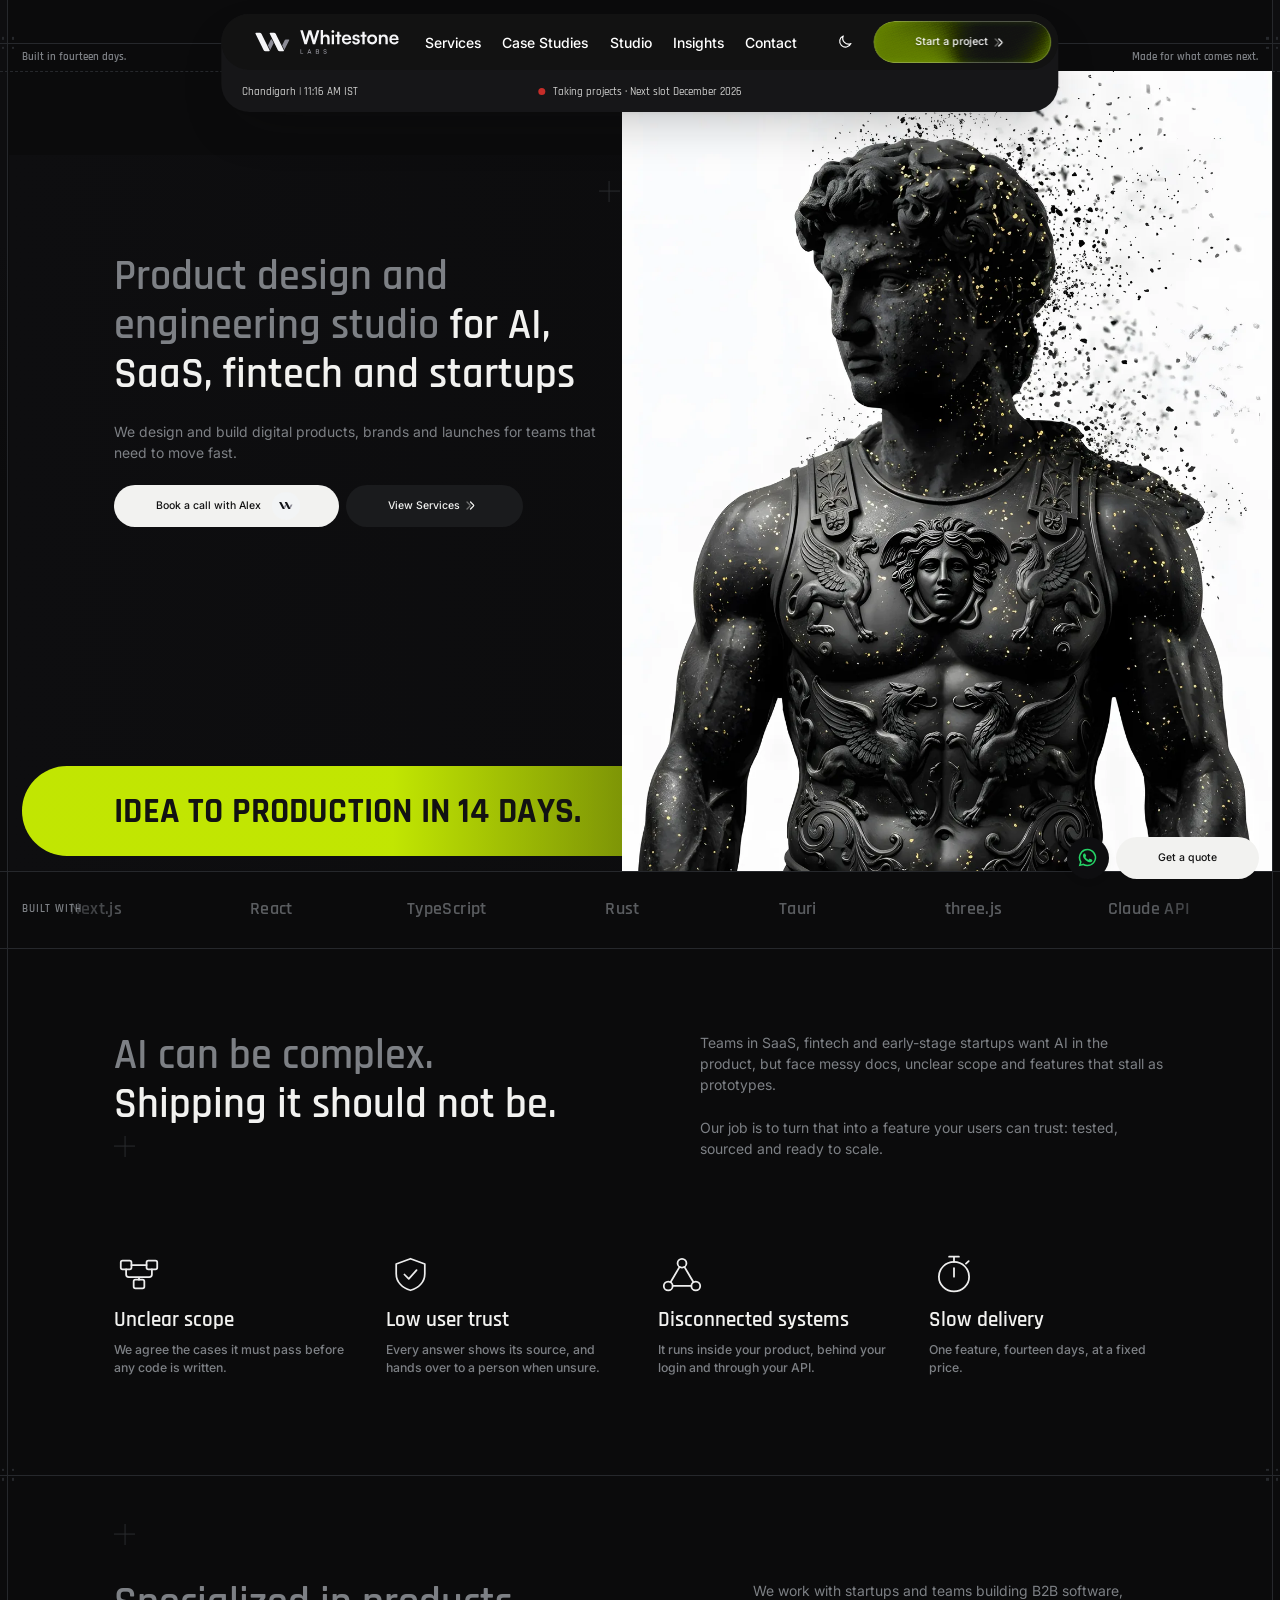
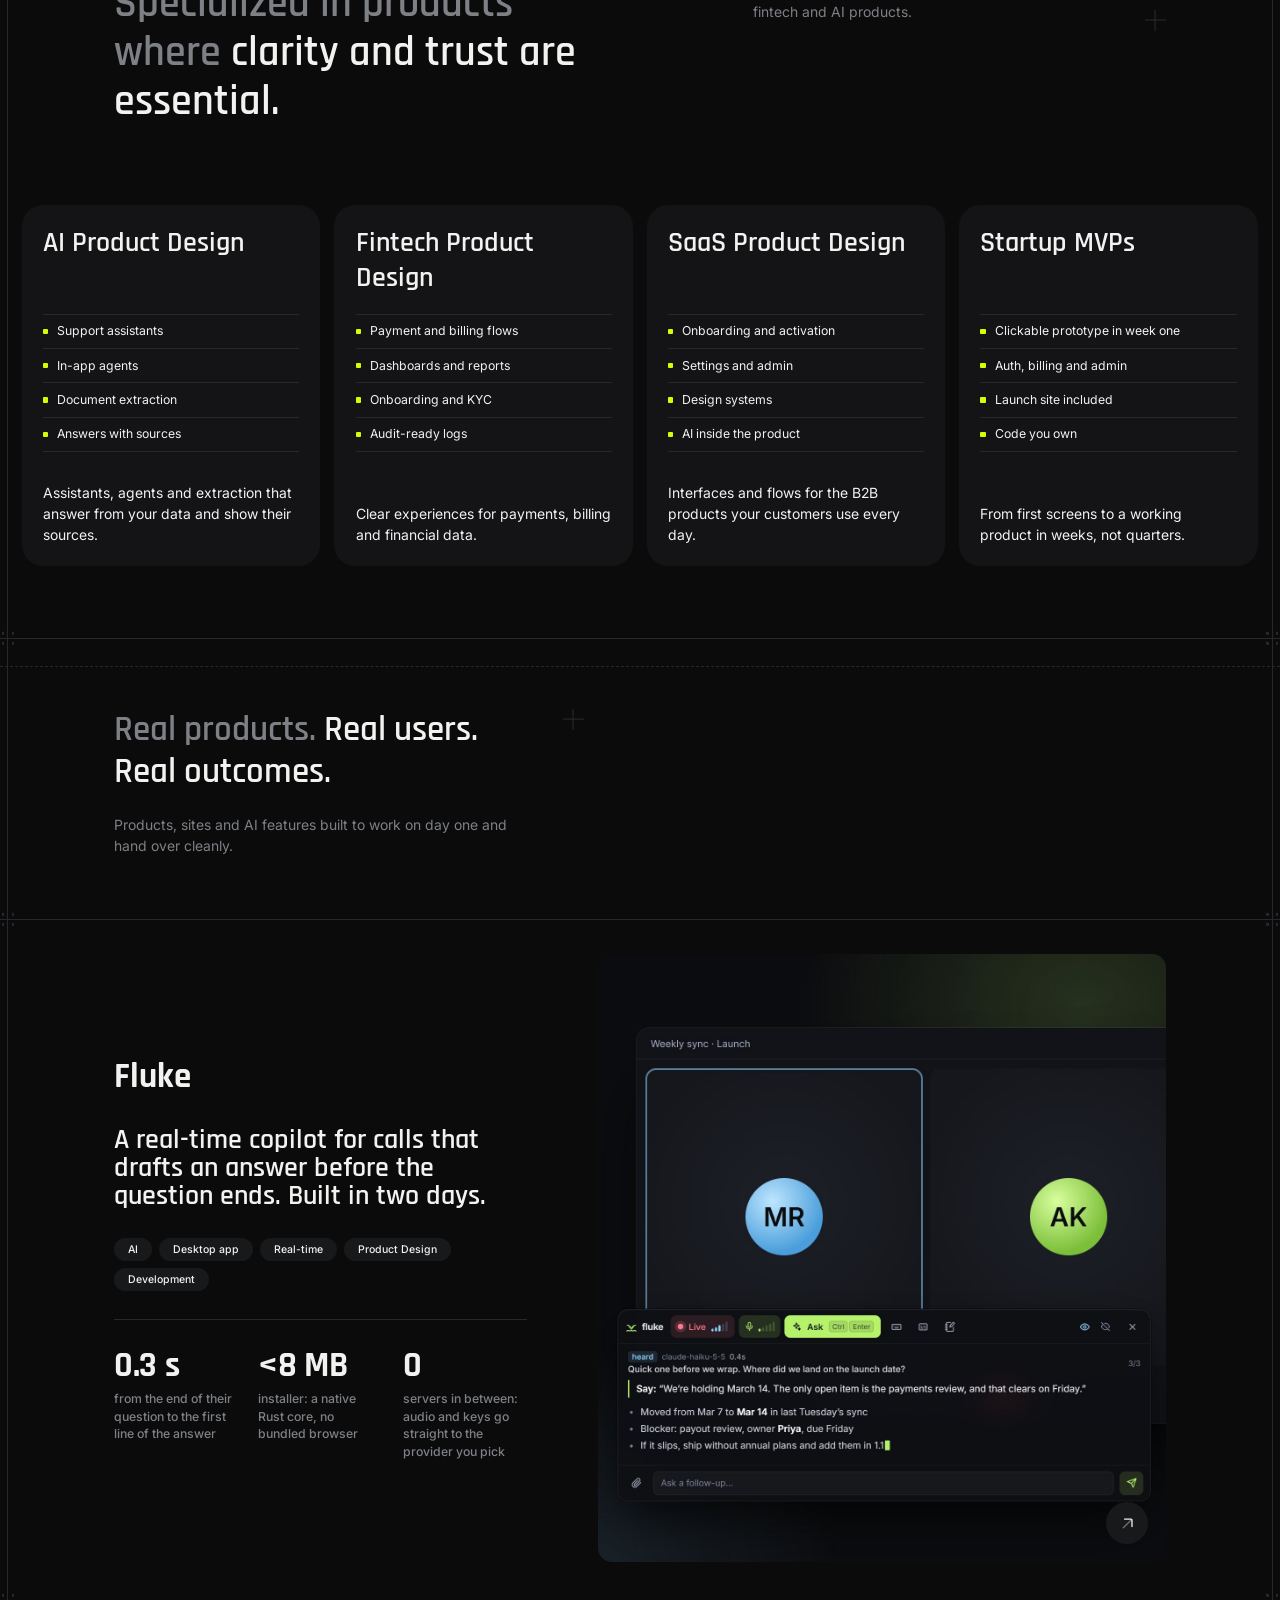
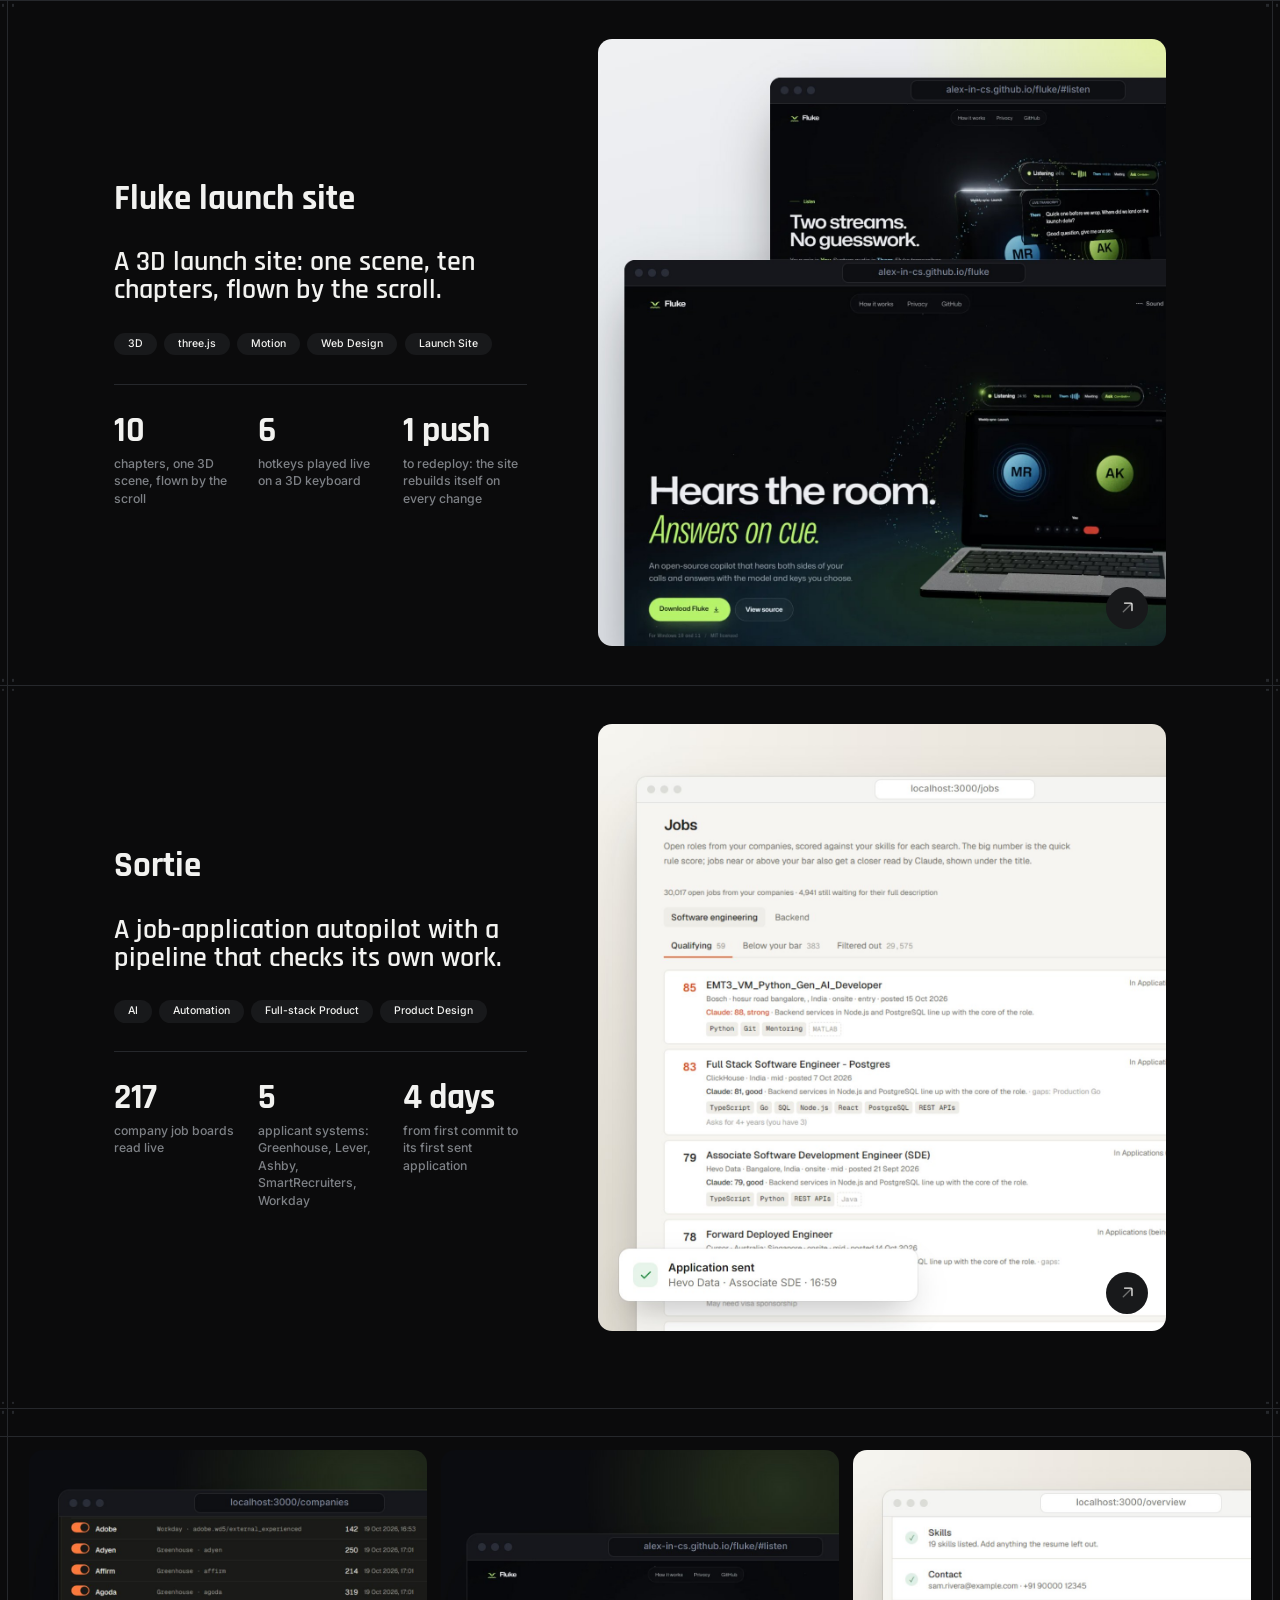
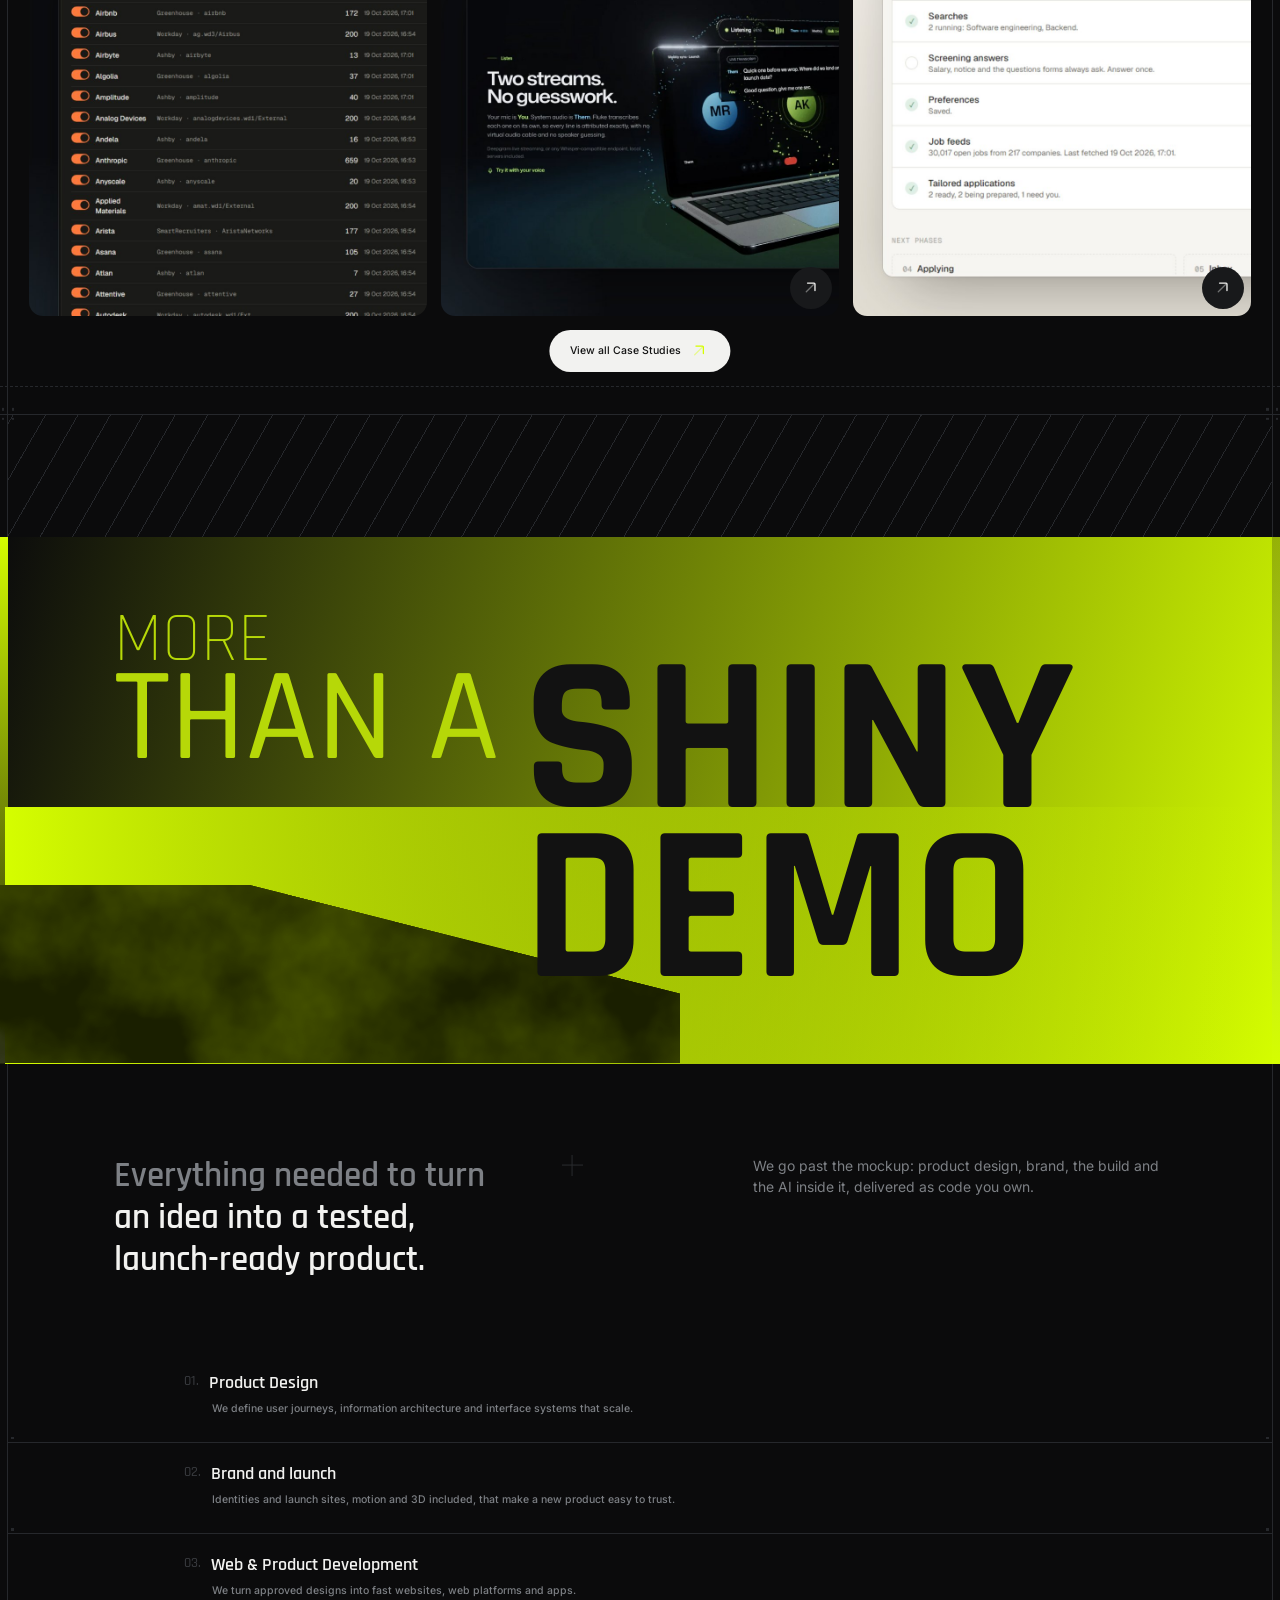
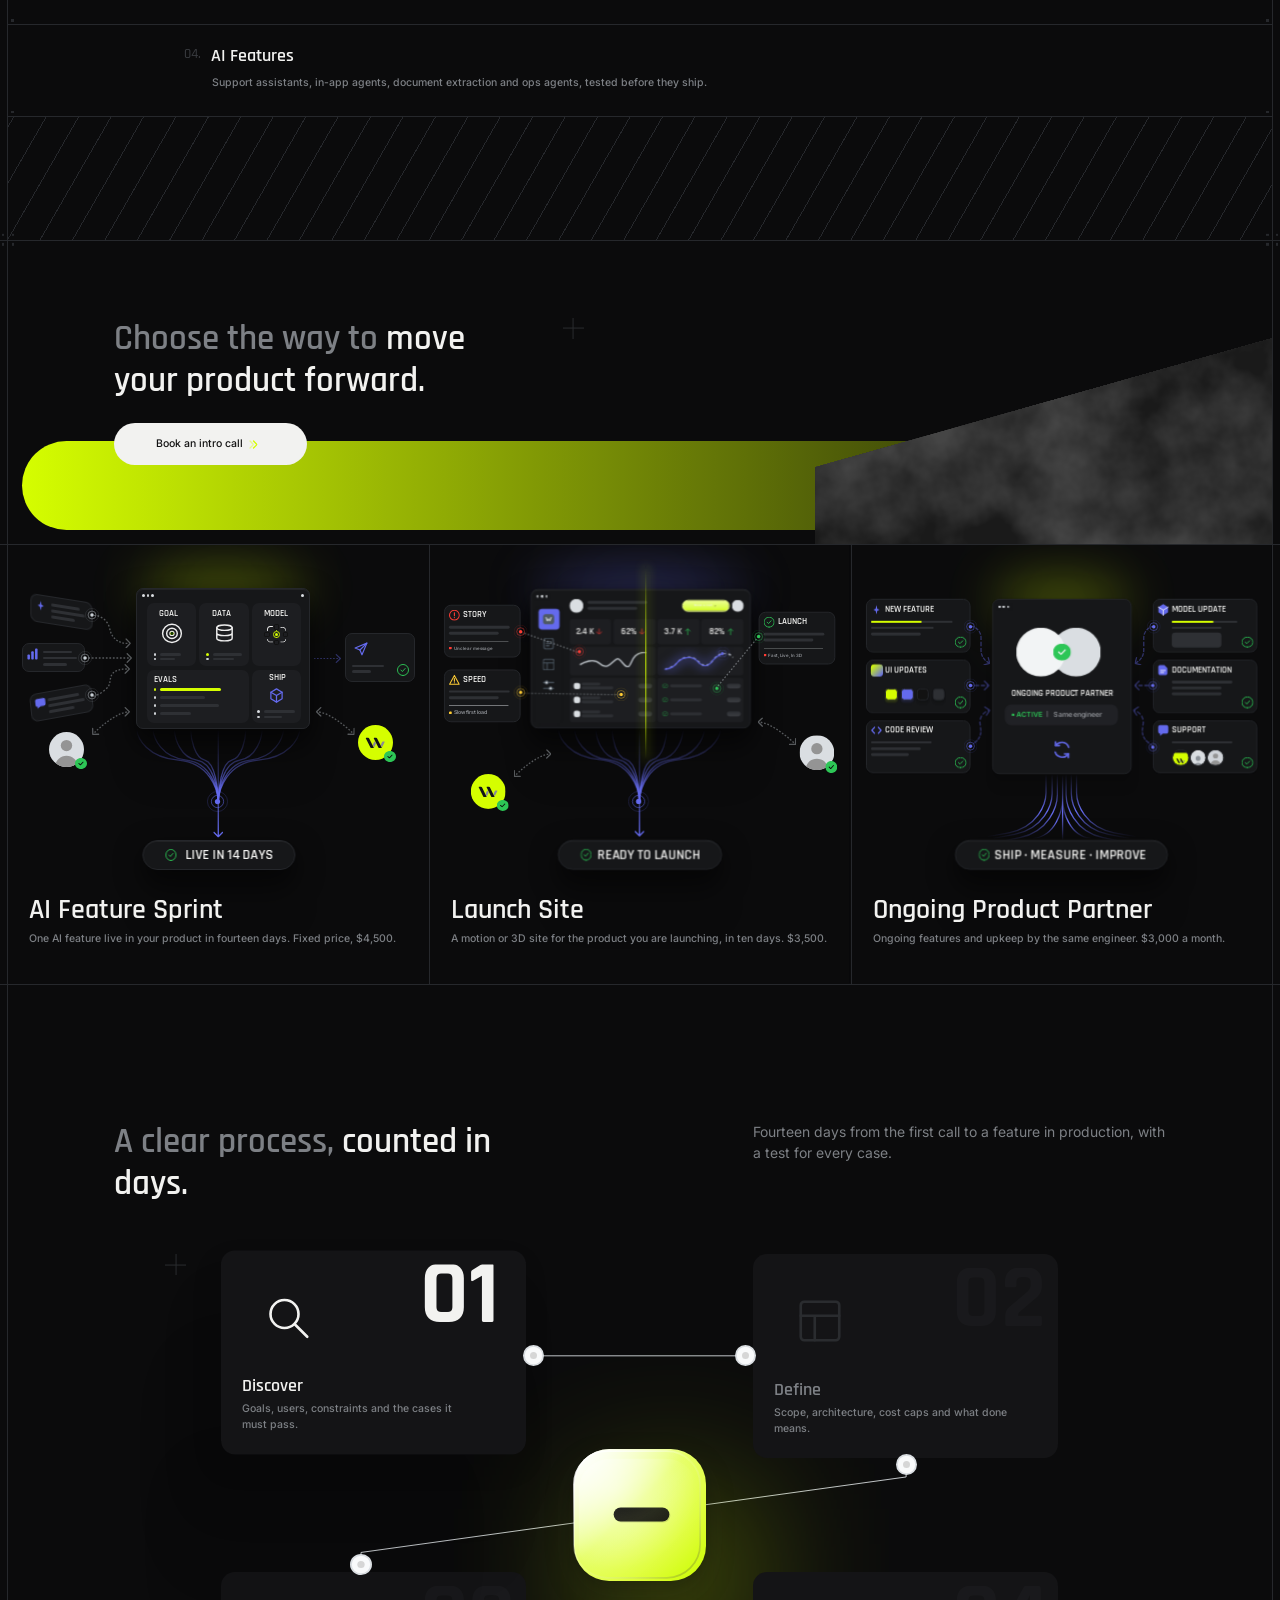
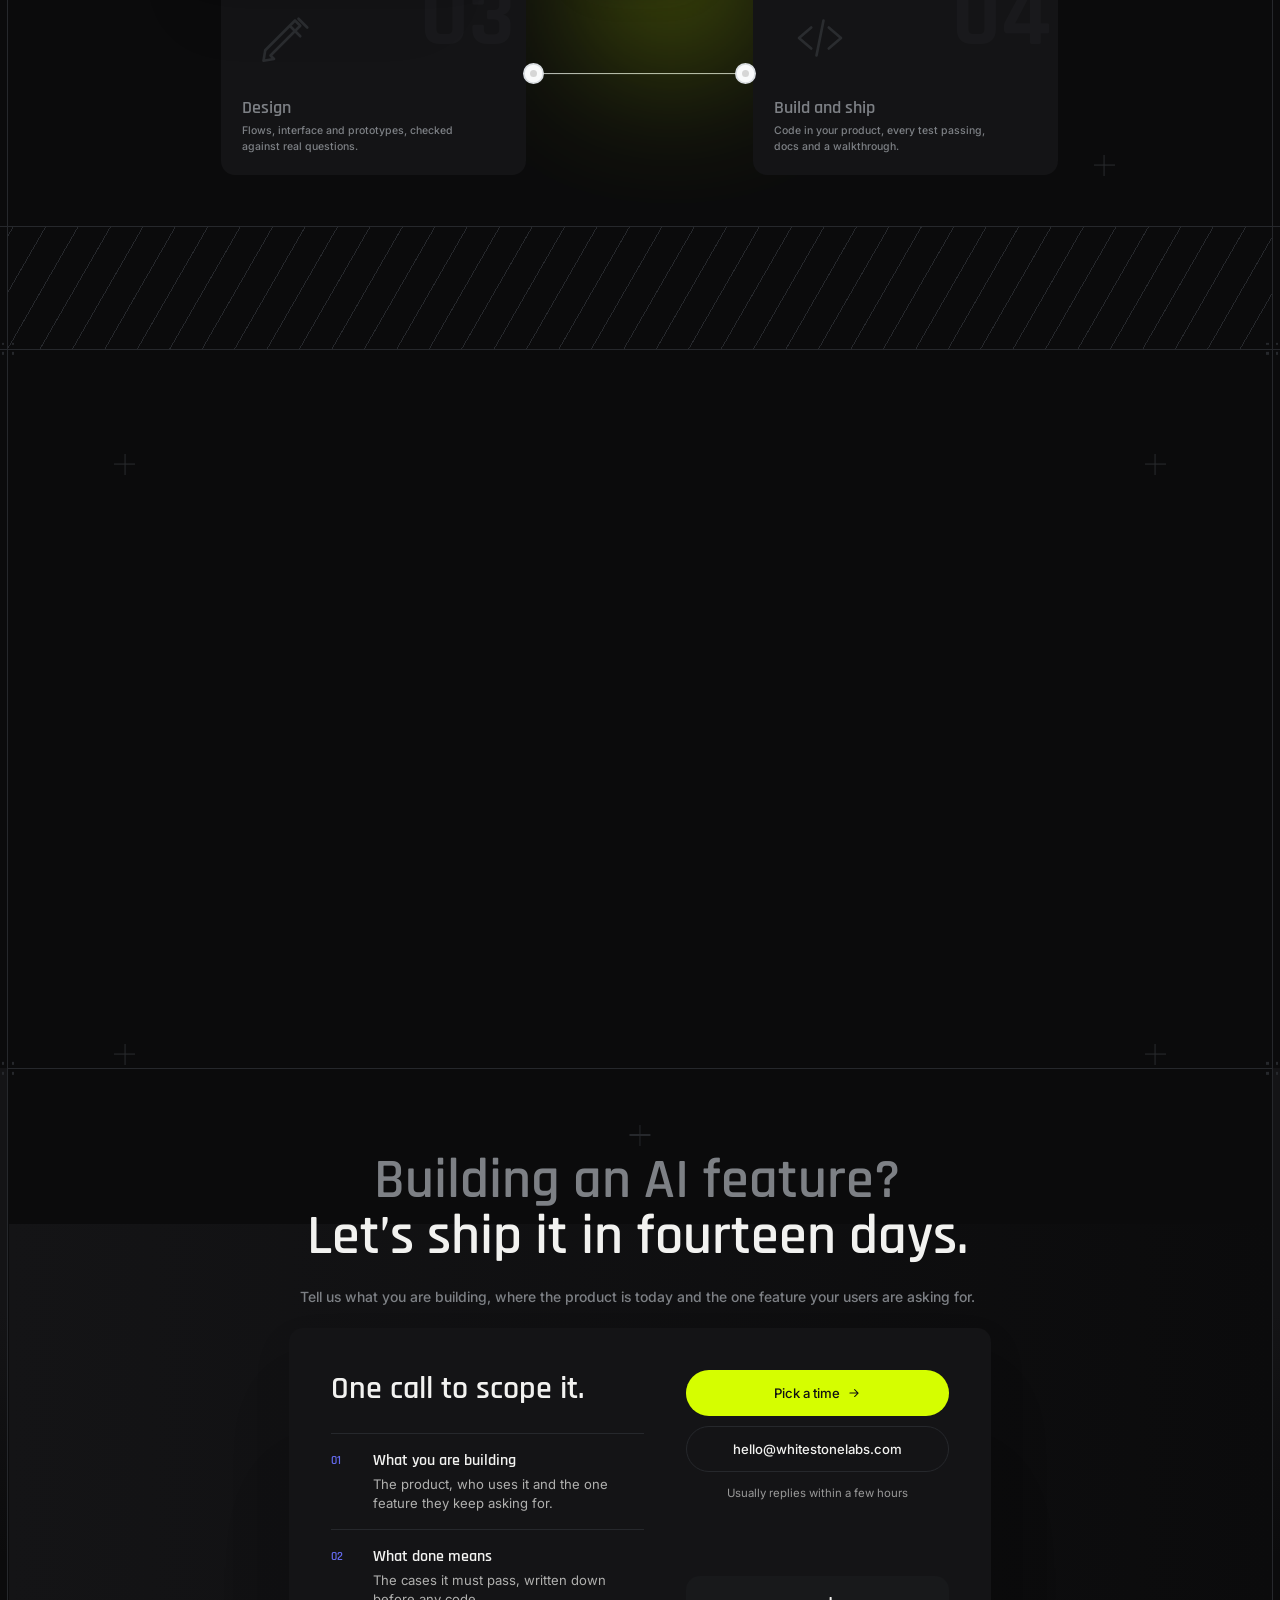
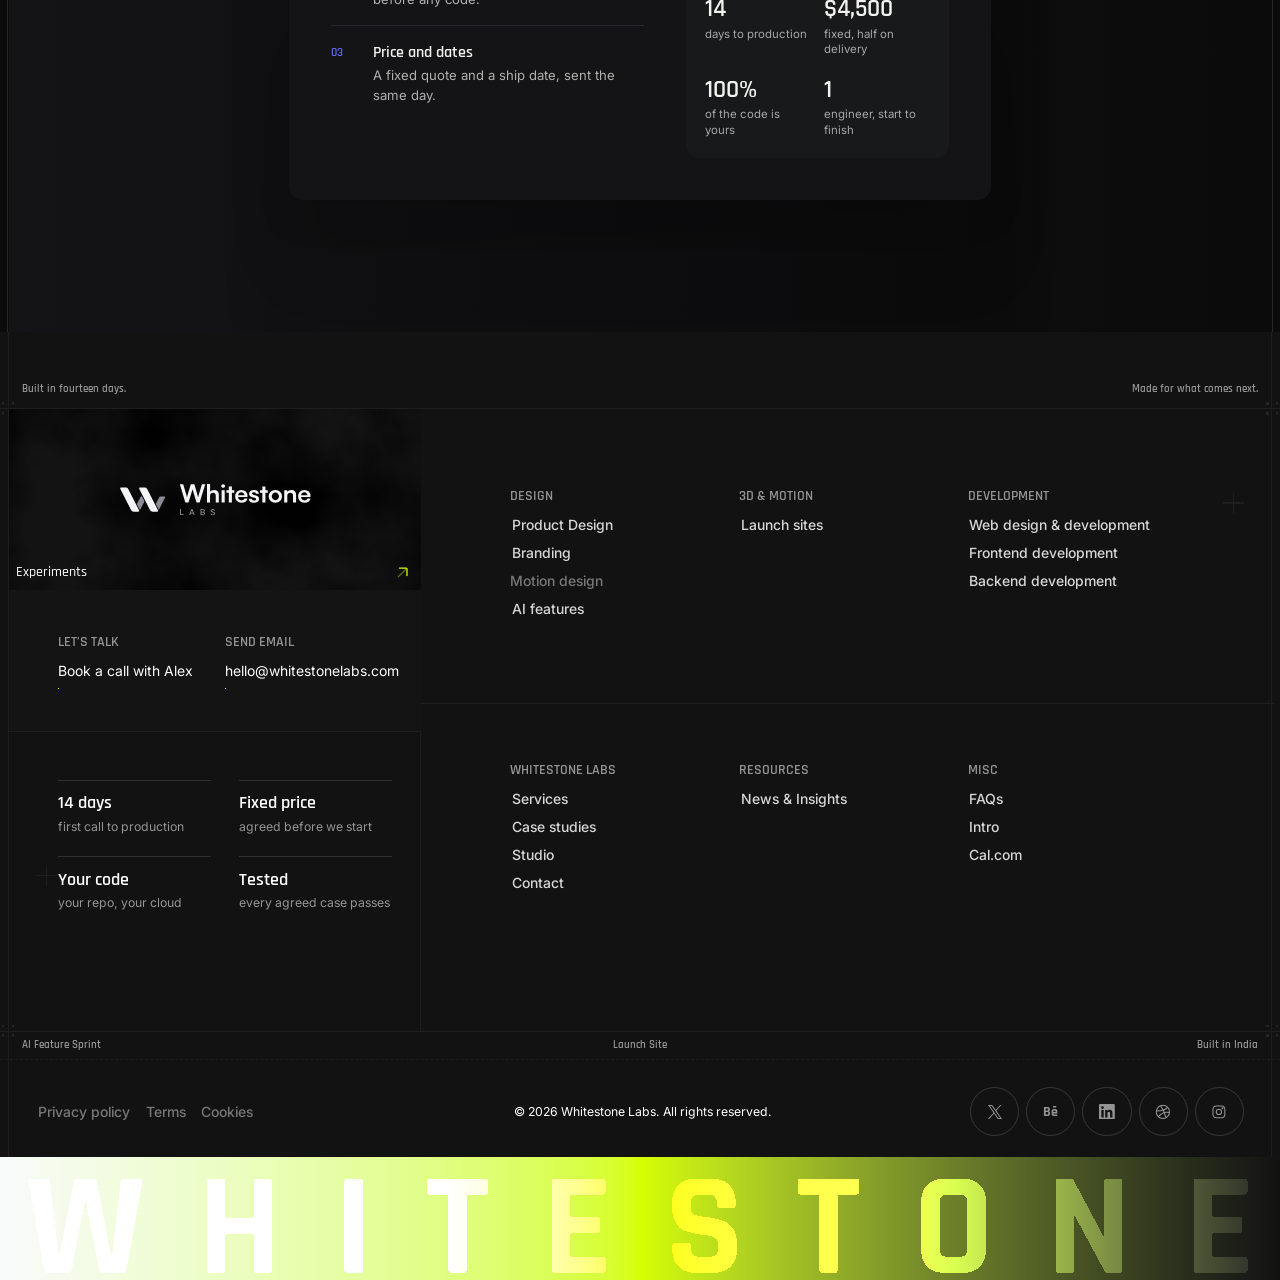
==== commit 882dd366: "Phone and tablet layout: menu, services rows, footer wordmark, floating buttons" ====
--- a/index.html
+++ b/index.html
@@ -20,18 +20,20 @@
     <div class="nav-pill">
       <a class="nav-logo" href="/" aria-label="Whitestone Labs home"><img src="assets/logo-horizontal-white.svg" alt="Whitestone Labs" width="166" height="32"></a>
       <nav aria-label="Main">
-        <ul class="nav-links">
+        <ul class="nav-links" id="nav-menu">
           <li><a href="#services">Services</a></li>
           <li><a href="#work">Case Studies</a></li>
           <li><a href="#studio">Studio</a></li>
           <li><a href="#insights">Insights</a></li>
           <li><a href="#contact">Contact</a></li>
+          <li class="nav-menu-cta"><a href="#contact">Start a project</a></li>
         </ul>
       </nav>
       <button class="theme-btn" id="theme-btn" type="button" aria-label="Switch to dark mode">
         <svg class="sun" viewBox="0 0 24 24" fill="none" stroke="currentColor" stroke-width="1.6" stroke-linecap="round" aria-hidden="true"><circle cx="12" cy="12" r="4"/><path d="M12 2v2M12 20v2M4.9 4.9l1.4 1.4M17.7 17.7l1.4 1.4M2 12h2M20 12h2M4.9 19.1l1.4-1.4M17.7 6.3l1.4-1.4"/></svg>
         <svg class="moon" viewBox="0 0 24 24" fill="none" stroke="currentColor" stroke-width="1.6" stroke-linecap="round" stroke-linejoin="round" aria-hidden="true"><path d="M20 14.5A8 8 0 0 1 9.5 4a8 8 0 1 0 10.5 10.5Z"/></svg>
       </button>
+      <button class="menu-btn" id="menu-btn" type="button" aria-label="Open menu" aria-expanded="false" aria-controls="nav-menu"><span></span><span></span></button>
       <a class="btn btn-lime" href="#contact" style="--btn-gap:0px;--btn-px:48px"><span class="glow" aria-hidden="true"></span><span>Start a project</span><svg aria-hidden="true" width="24" height="24" viewBox="0 0 24 24" fill="none"><g transform="translate(7.25 7.25)" stroke="currentColor" stroke-width="1.5" stroke-linecap="round" stroke-linejoin="round"><path d="M4.75 .75 8.04 4.04a1 1 0 0 1 0 1.42L4.75 8.75"/><path opacity=".4" d="M.75 .75 4.04 4.04a1 1 0 0 1 0 1.42L.75 8.75"/></g></svg></a>
     </div>
     <div class="nav-tray">
--- a/styles.css
+++ b/styles.css
@@ -413,3 +413,59 @@
   font: 600 12px/1 var(--display); letter-spacing: .08em; text-transform: uppercase; color: var(--ink-30);
 }
 @media (max-width: 1023.98px) { .clients-label { position: static; height: auto; padding: 20px 16px 0; justify-content: center; } }
+
+/* ================= phones and tablets (below 1024px) ================= */
+.menu-btn, .nav-menu-cta { display: none; }
+@media (max-width: 1023.98px) {
+  /* Aller's max-lg:hidden loses to our unlayered .btn display; make it win again */
+  .max-lg\:hidden { display: none !important; }
+
+  /* nav: logo, theme, Start a project, menu; the links open as a panel under the pill */
+  /* no position on the pill: the menu panel hangs from the whole nav (pill + tray) */
+  .nav-pill { justify-content: flex-start; gap: 8px; padding: 0 8px 0 24px; }
+  .menu-btn { order: 2; }
+  .nav-logo { flex-shrink: 0; }
+  .nav-logo img { height: 30px; }
+  .theme-btn { margin-left: auto; }
+  .nav-pill > .btn-lime { --btn-px: 28px; }
+  .menu-btn {
+    display: grid; place-content: center; gap: 6px; flex-shrink: 0; width: 48px; height: 48px; border-radius: 50%;
+    background: rgba(255, 255, 255, .08); transition: background .3s var(--ease-out-expo);
+  }
+  .menu-btn span { display: block; width: 18px; height: 1.5px; border-radius: 2px; background: #fff; transition: transform .35s var(--ease-out-expo); }
+  .nav.is-open .menu-btn span:first-child { transform: translateY(3.75px) rotate(45deg); }
+  .nav.is-open .menu-btn span:last-child { transform: translateY(-3.75px) rotate(-45deg); }
+  .nav.is-open .nav-links {
+    display: flex; flex-direction: column; gap: 0; position: absolute; top: calc(100% + 8px); left: 0; right: 0;
+    padding: 12px; background: #121212; border-radius: 28px; box-shadow: 0 24px 60px -20px rgba(0, 0, 0, .5);
+    animation: menu-in .35s var(--ease-out-expo);
+  }
+  .nav.is-open .nav-links a { display: block; padding: 14px 16px; border-radius: 16px; font: 600 24px/1.2 var(--display); }
+  .nav.is-open .nav-links a:hover { opacity: 1; background: rgba(255, 255, 255, .06); }
+  .nav.is-open .nav-links a::before { display: none; }
+
+  /* hero: the strip line has its own pill here, so the desktop lime band goes */
+  .band-hero { display: none; }
+
+  /* footer wordmark: fit the width instead of the height */
+  footer .mix-blend-overlay svg[viewBox="0 0 1406 140"] { top: 50%; width: calc(100% - 32px); height: auto; translate: -50% -50%; }
+
+  /* floating buttons: hidden over the hero, smaller and tighter to the corner */
+  .float { right: 16px; bottom: 16px; transition: opacity .3s ease, transform .3s var(--ease-out-expo); }
+  .float:not(.is-on) { opacity: 0; transform: translateY(12px); pointer-events: none; }
+}
+@keyframes menu-in { from { opacity: 0; transform: translateY(-6px); } }
+/* tablets: room for both clocks in the tray */
+@media (min-width: 640px) and (max-width: 1023.98px) {
+  .nav-tray { grid-template-columns: 1fr auto 1fr; justify-items: stretch; }
+  .nav-tray p:first-child, .nav-tray p:last-child { display: block; }
+}
+/* phones: Start a project moves into the menu, floating buttons get compact */
+@media (max-width: 519.98px) {
+  .nav-pill > .btn-lime { display: none; }
+  .nav-menu-cta { display: block; }
+  .nav.is-open .nav-menu-cta a { margin-top: 8px; background: var(--lime); color: #121212; text-align: center; }
+  .nav.is-open .nav-menu-cta a:hover { background: var(--lime); opacity: .9; }
+  .float-wa { width: 44px; height: 44px; }
+  .float-quote { --btn-px: 22px; height: 44px; }
+}
